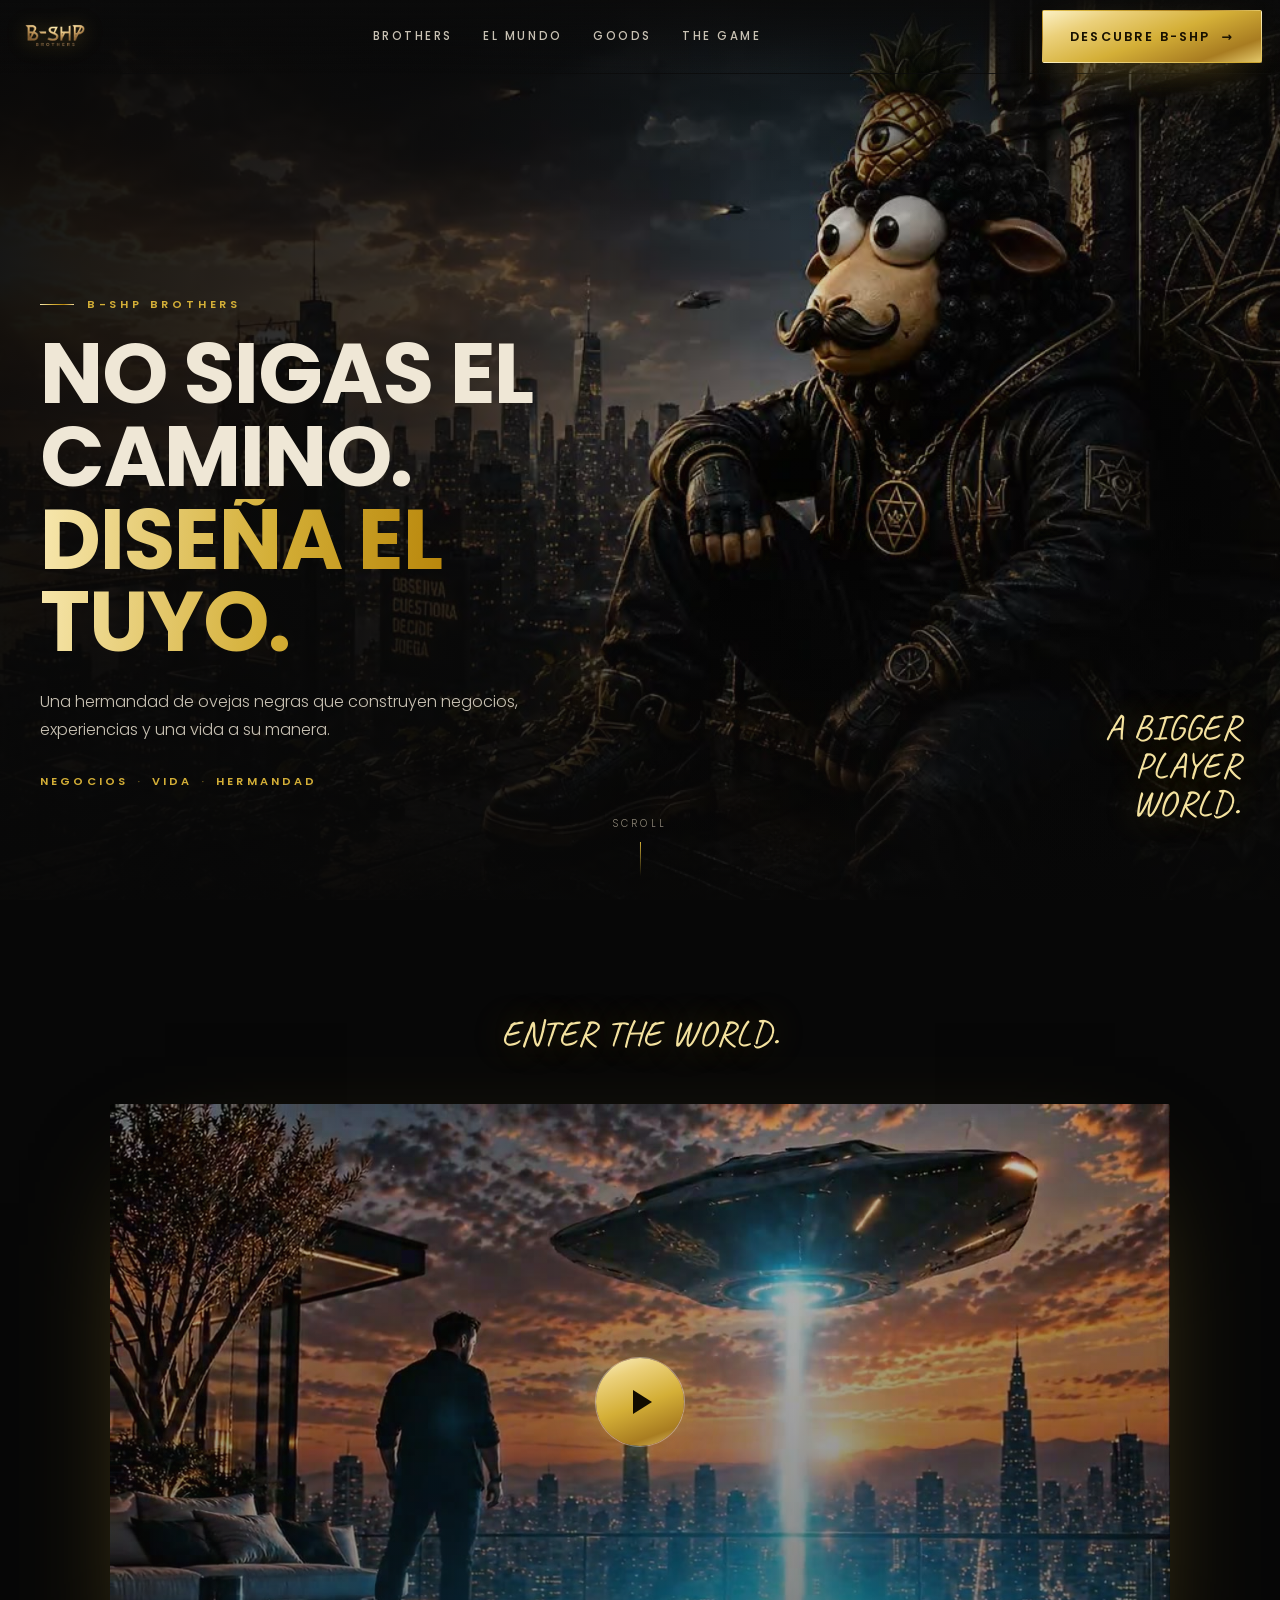
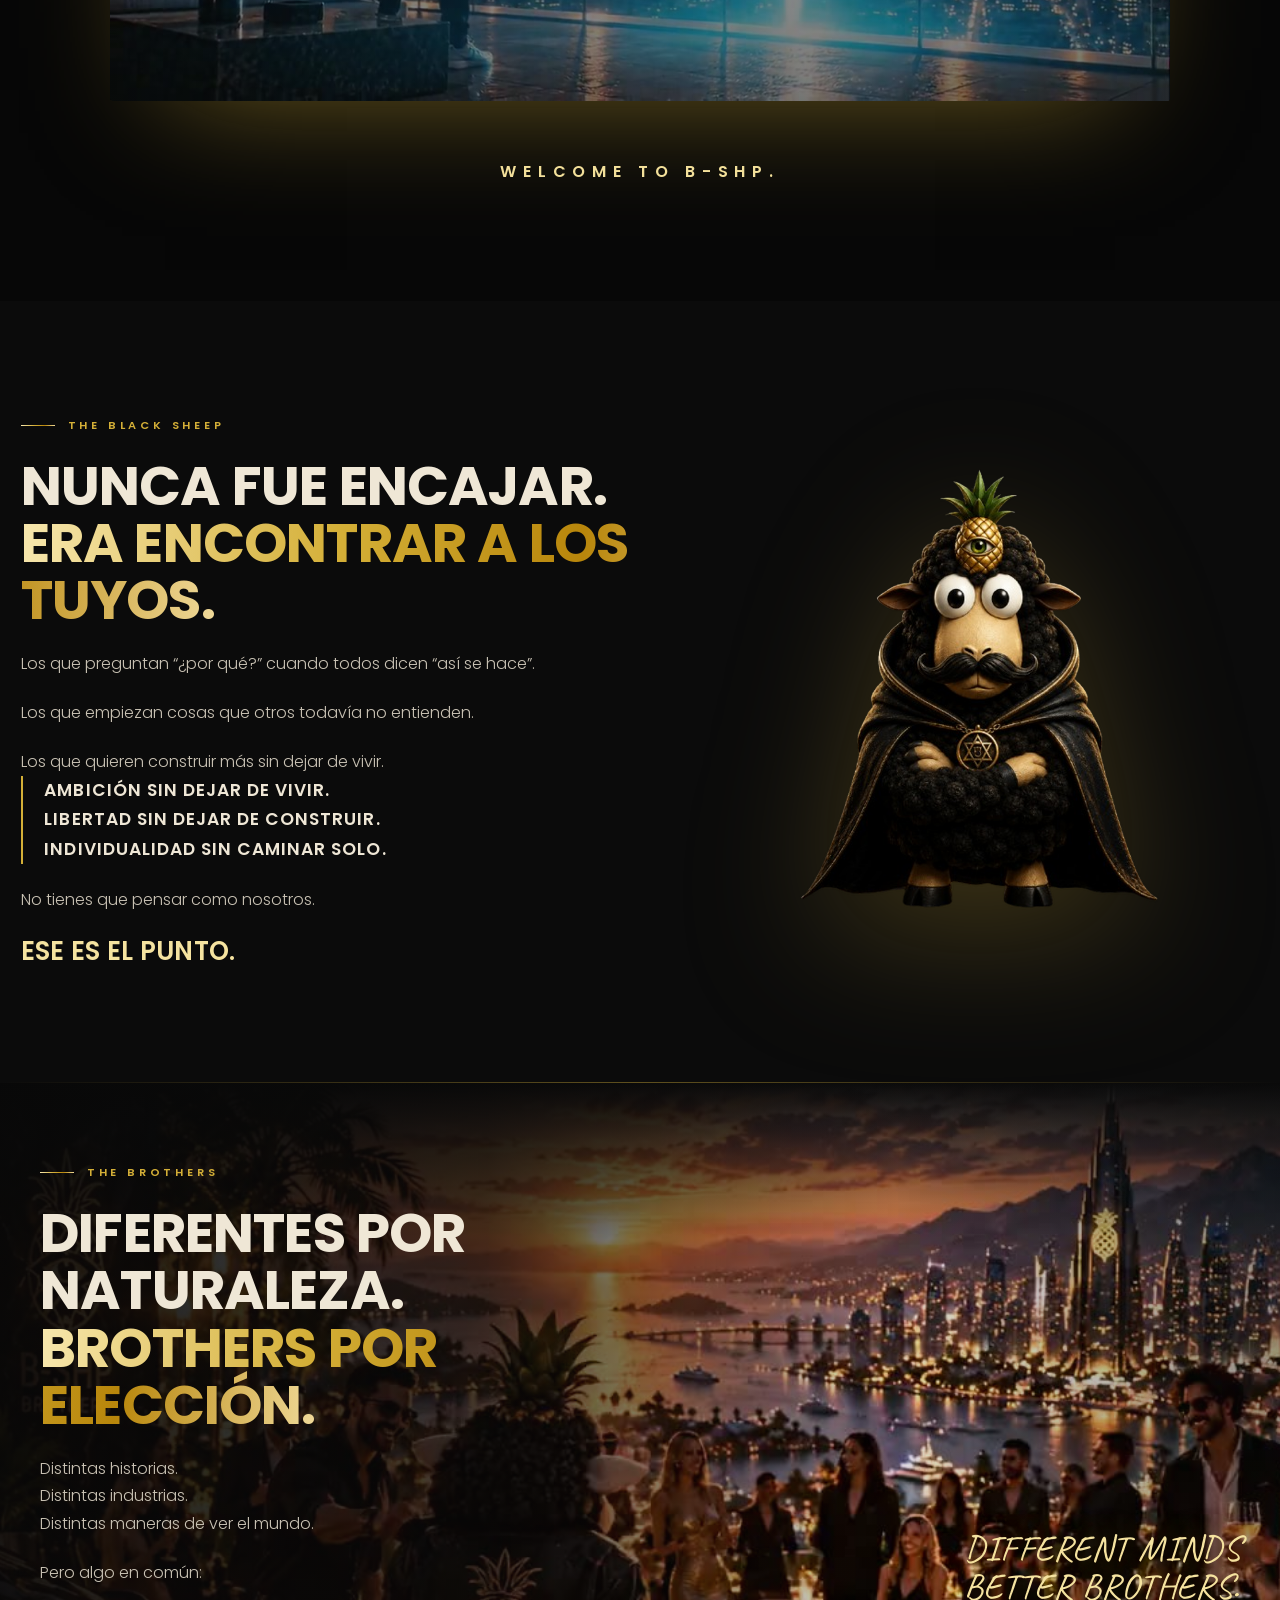
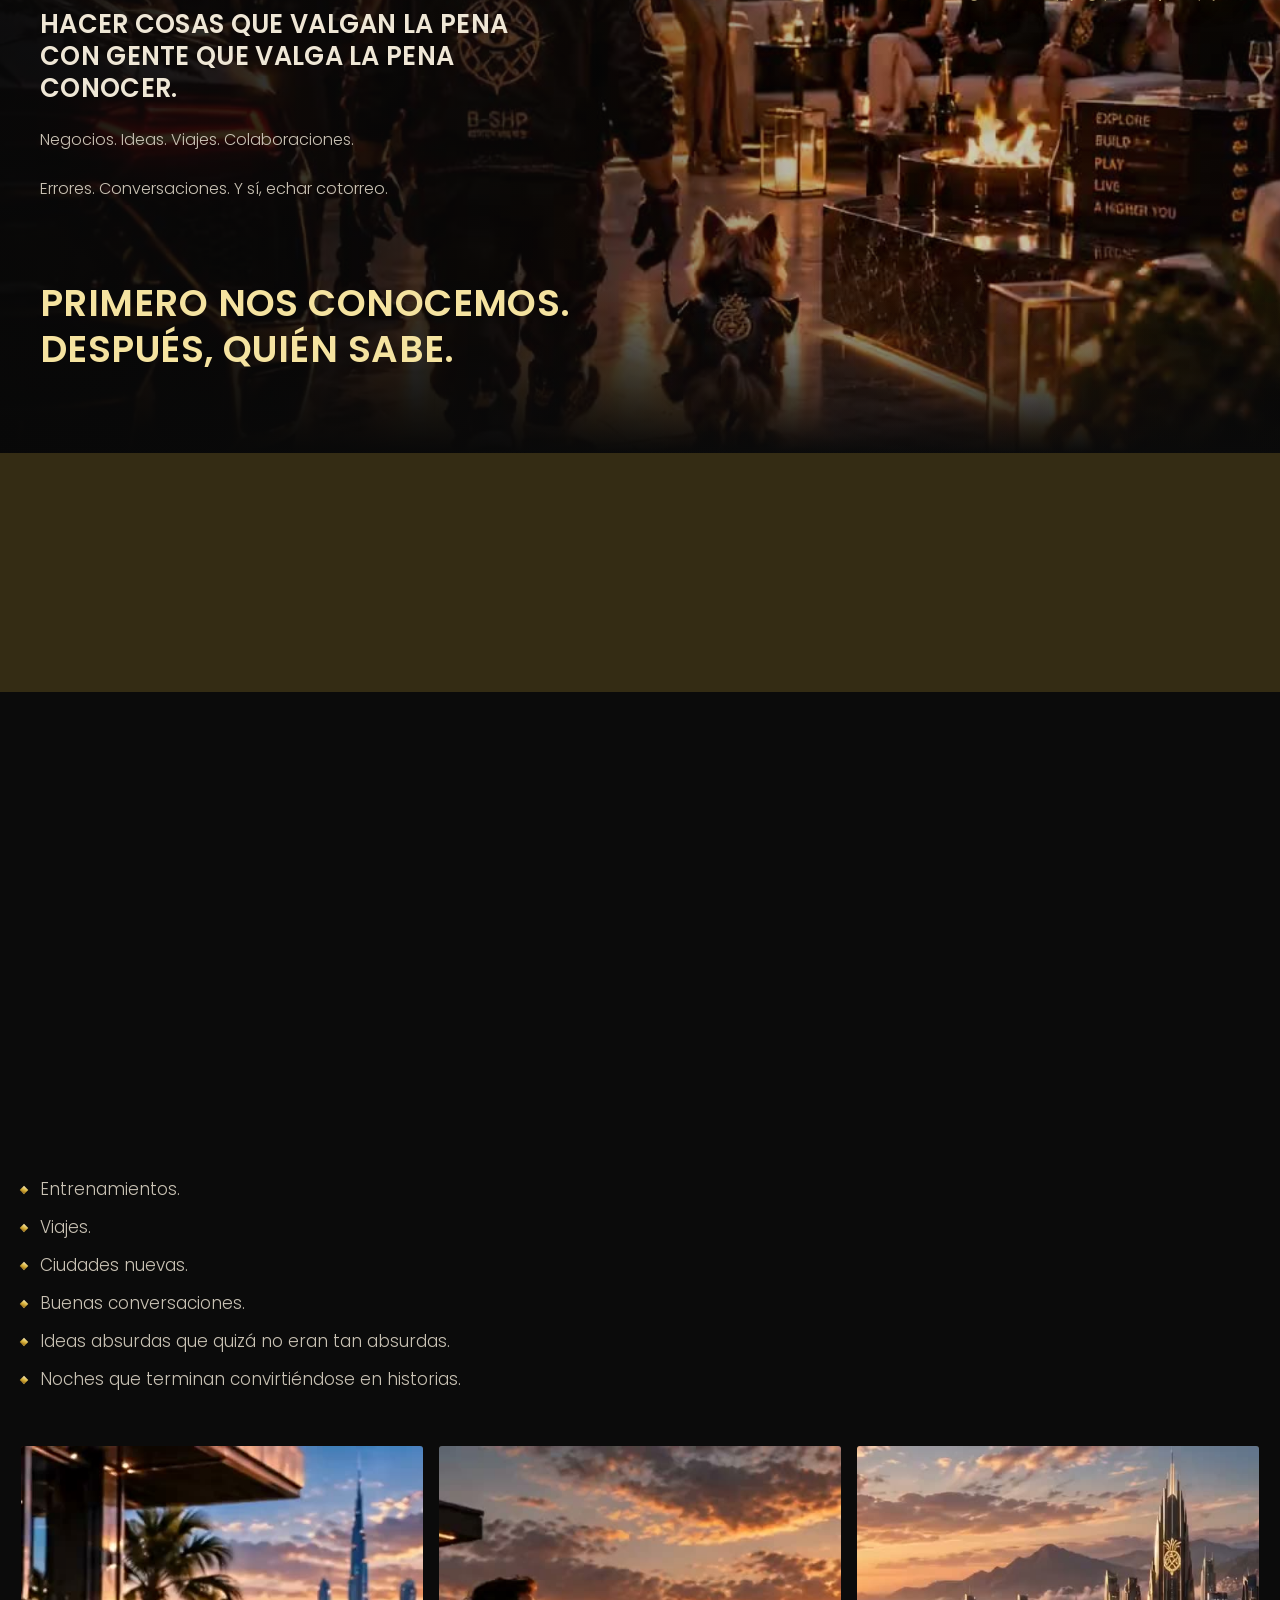
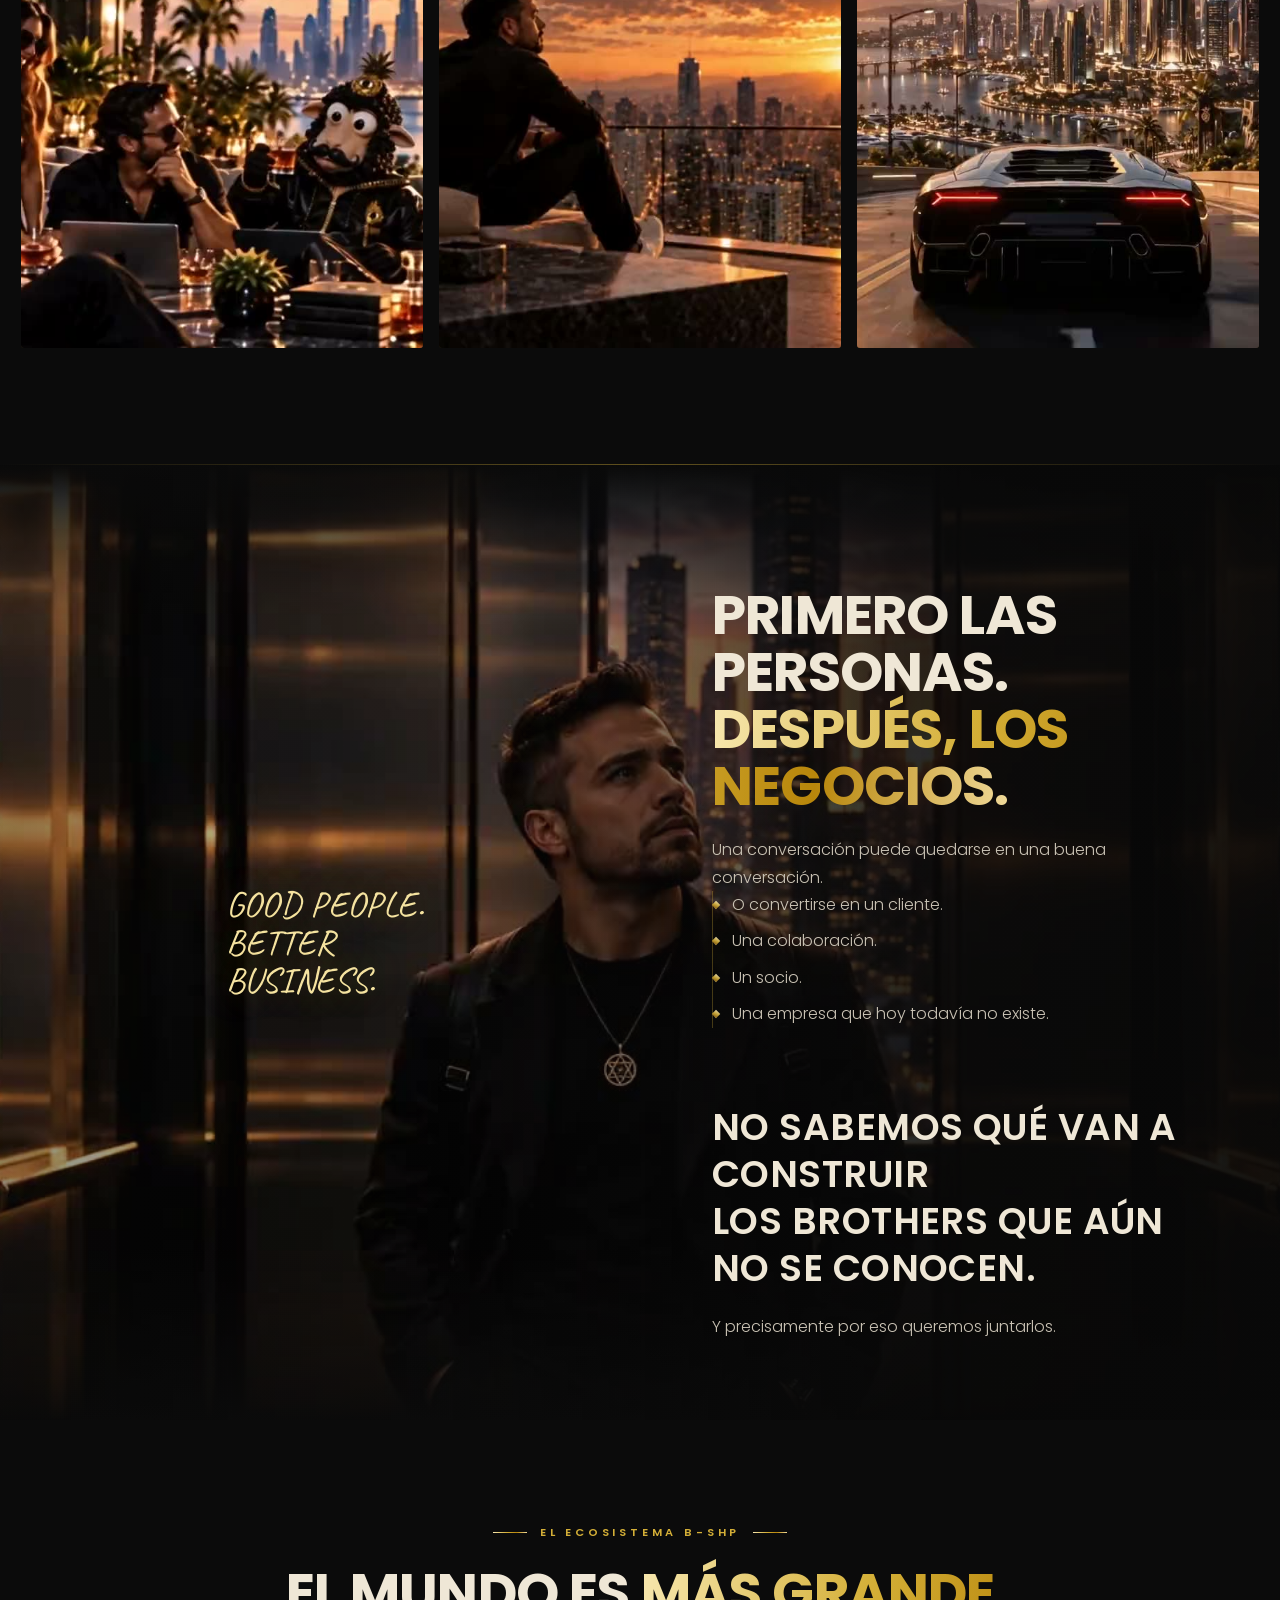
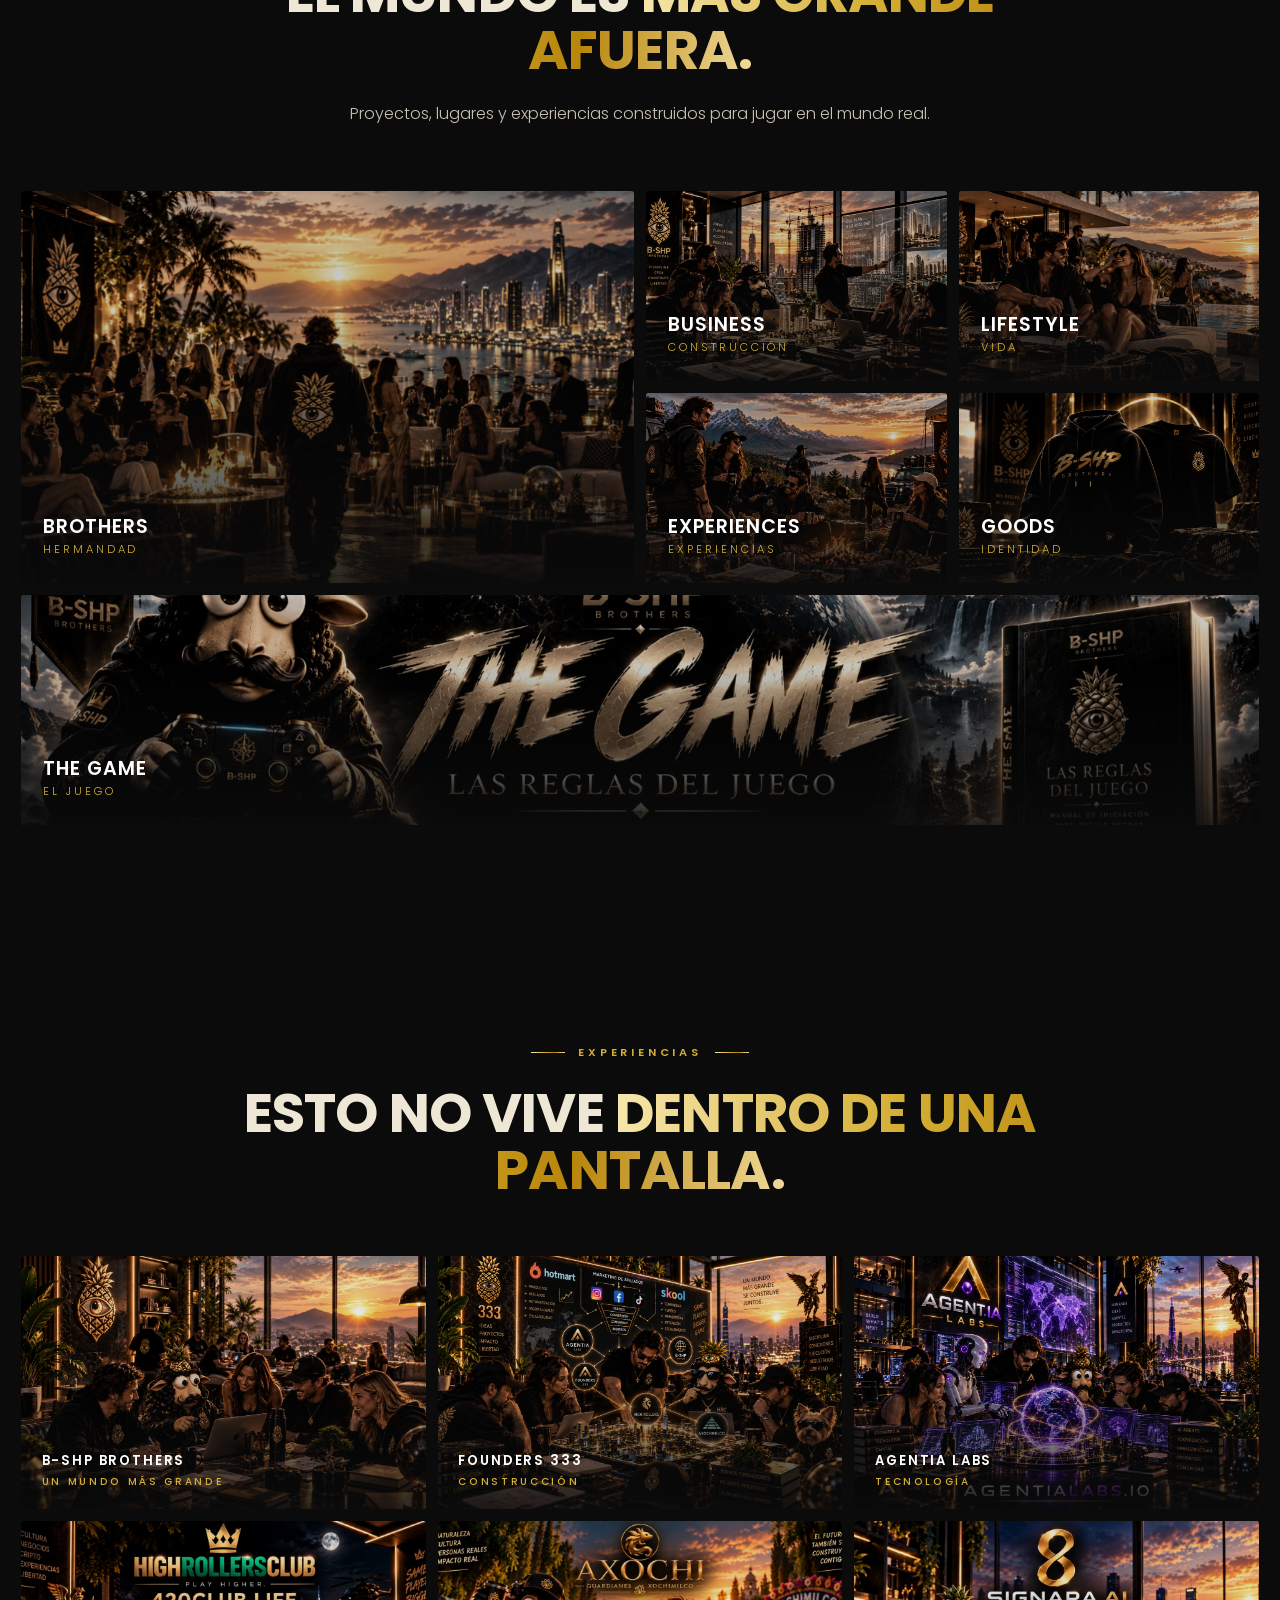
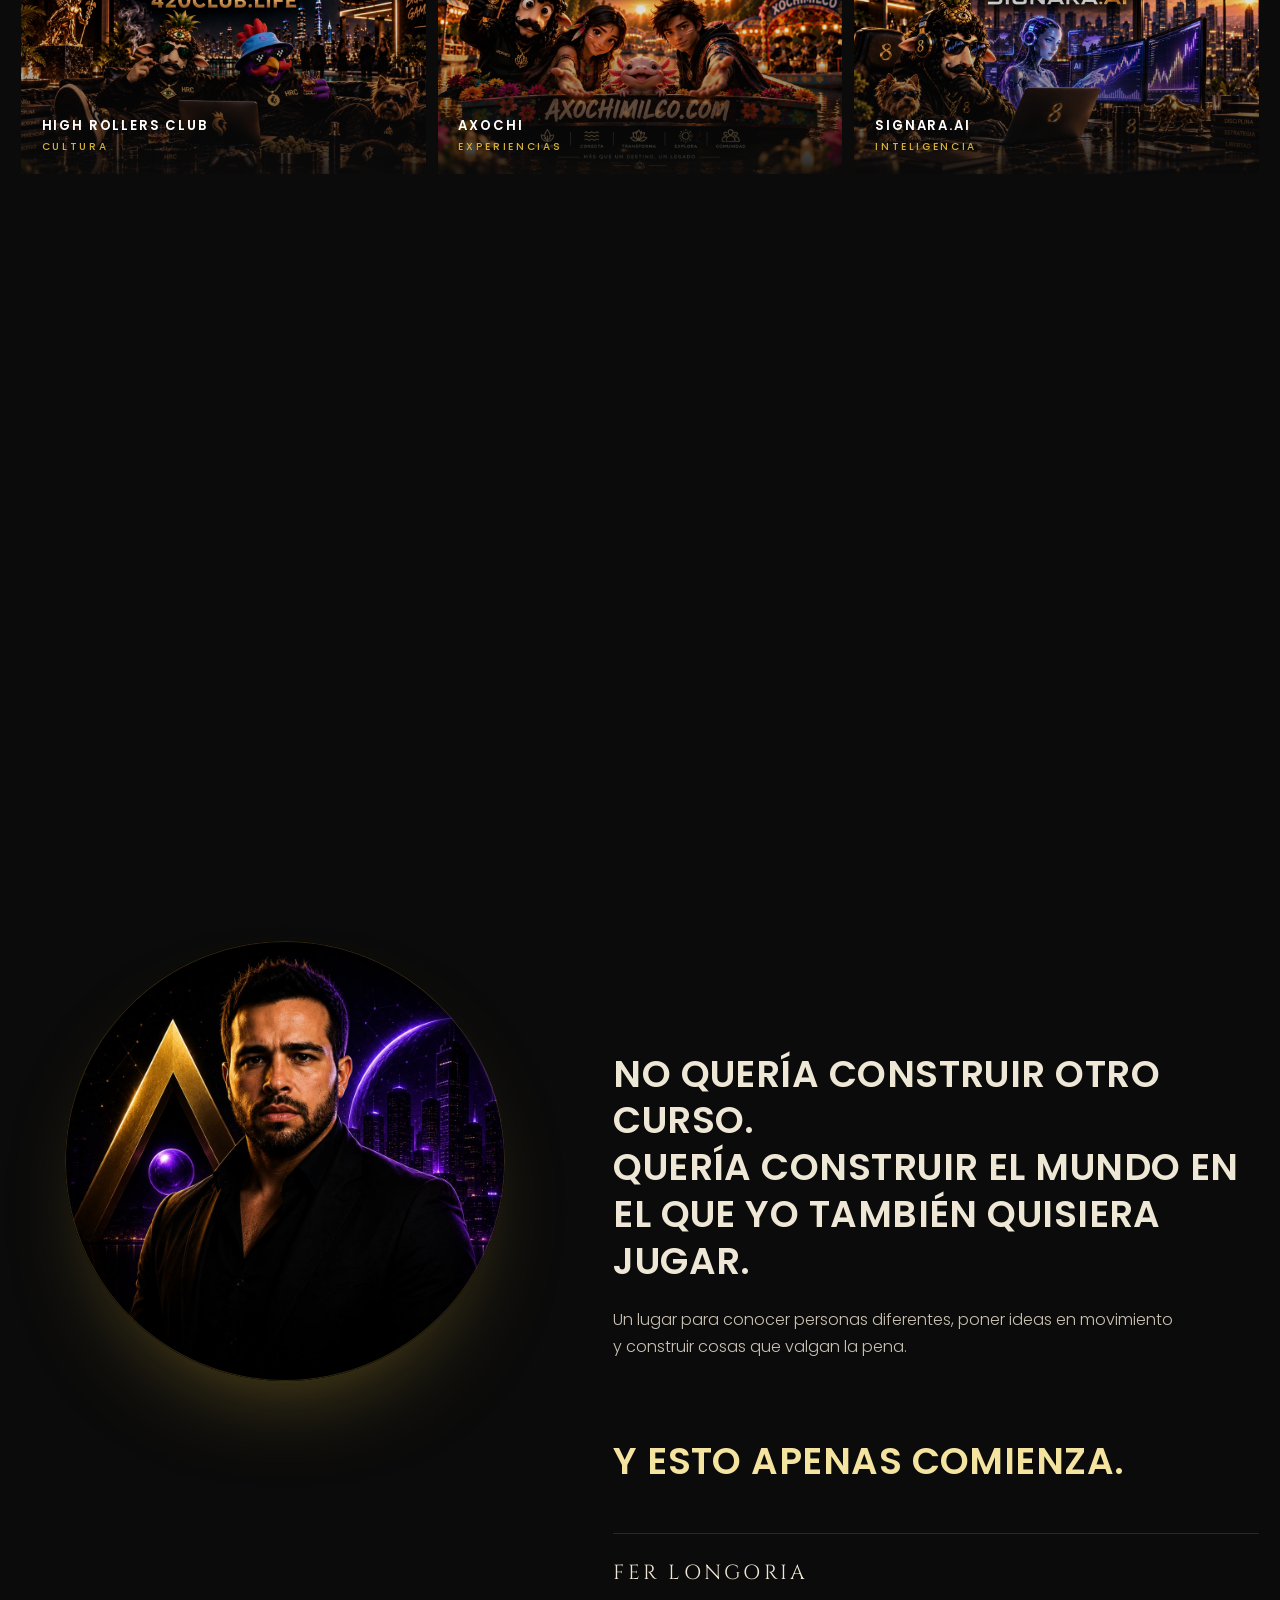
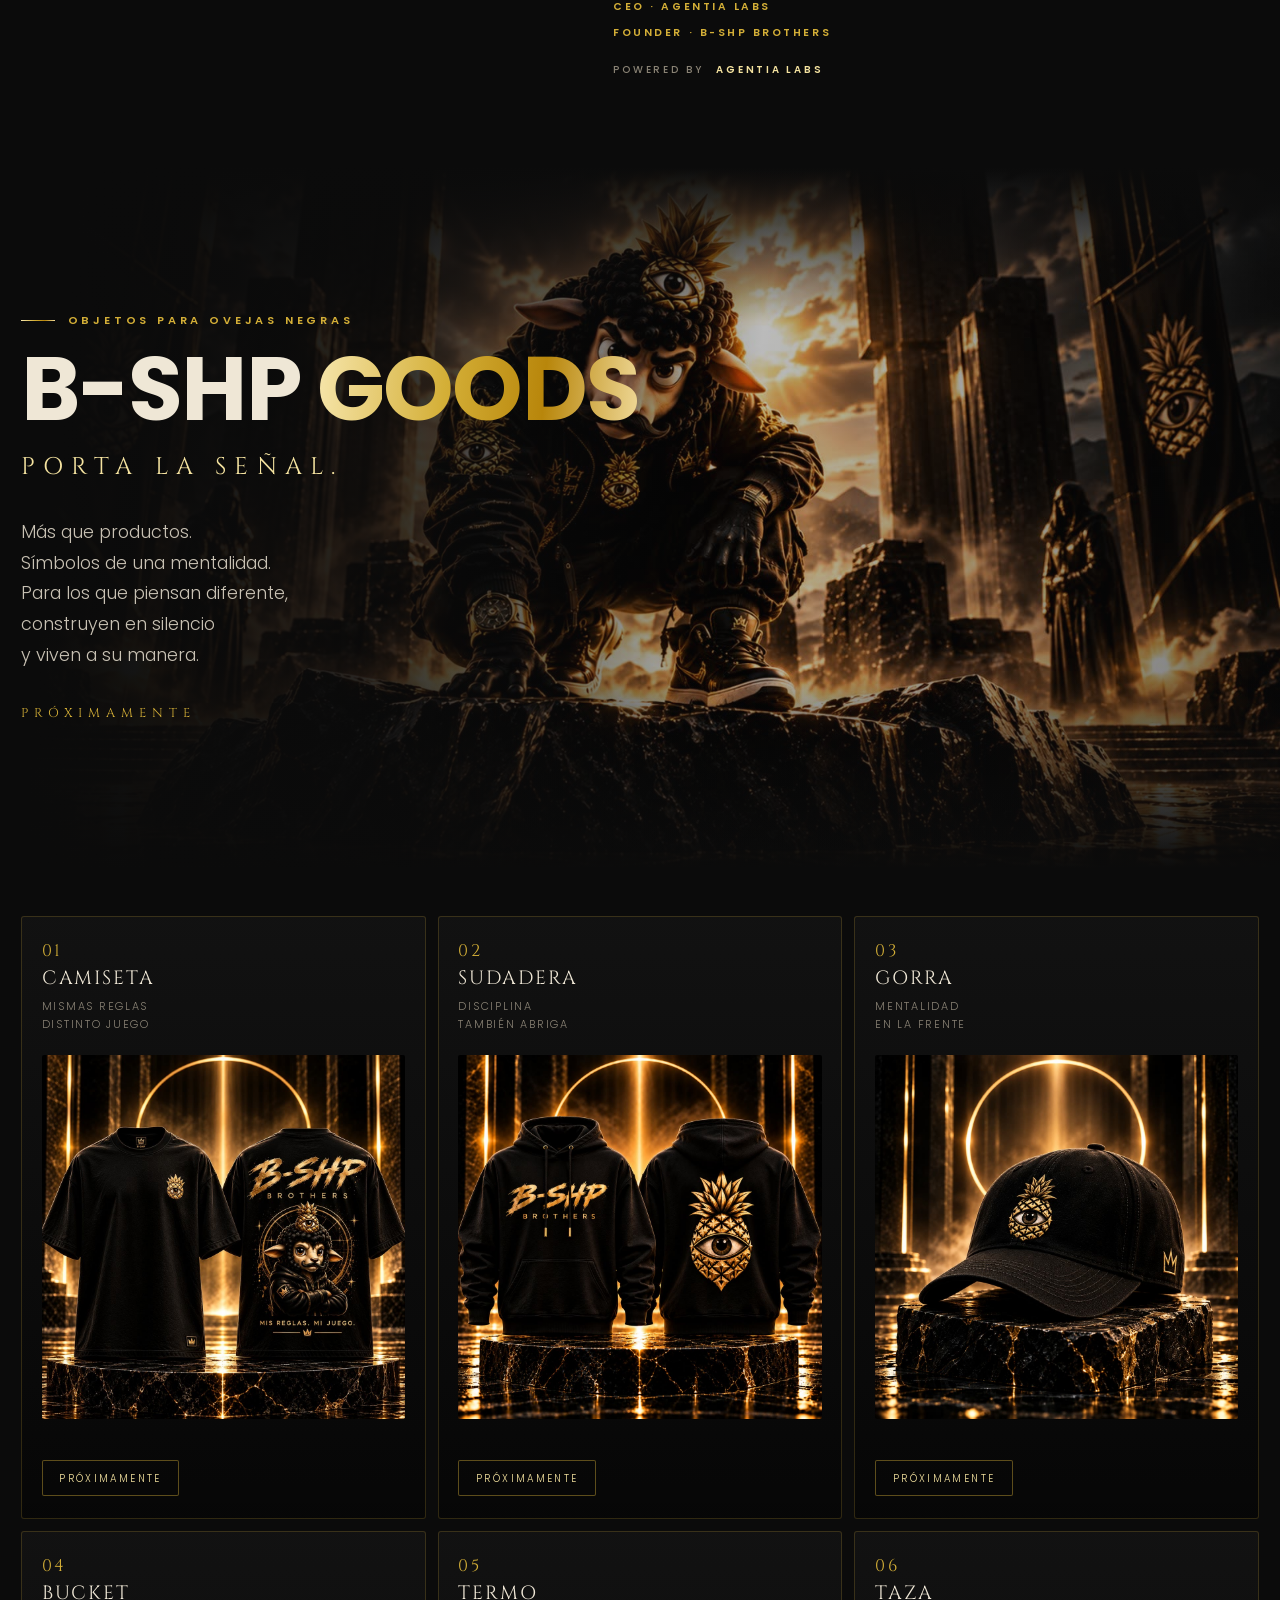
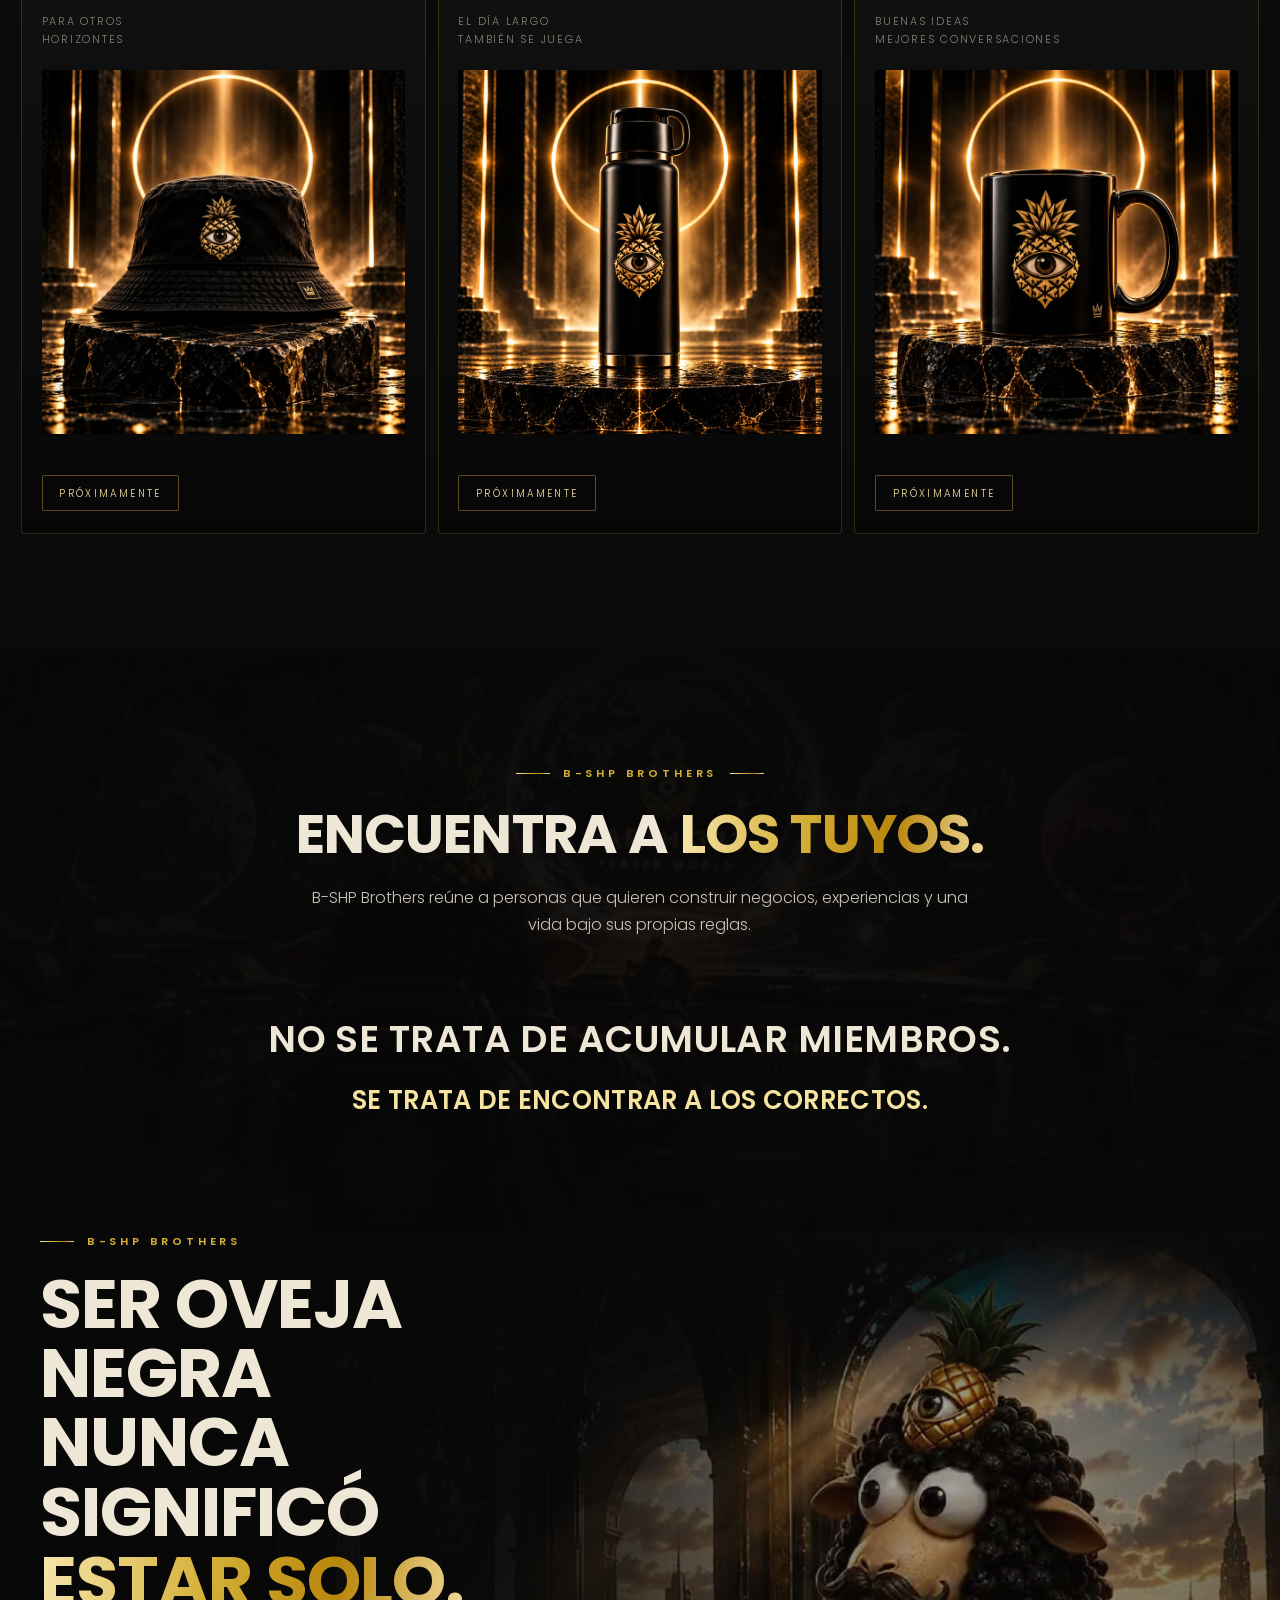
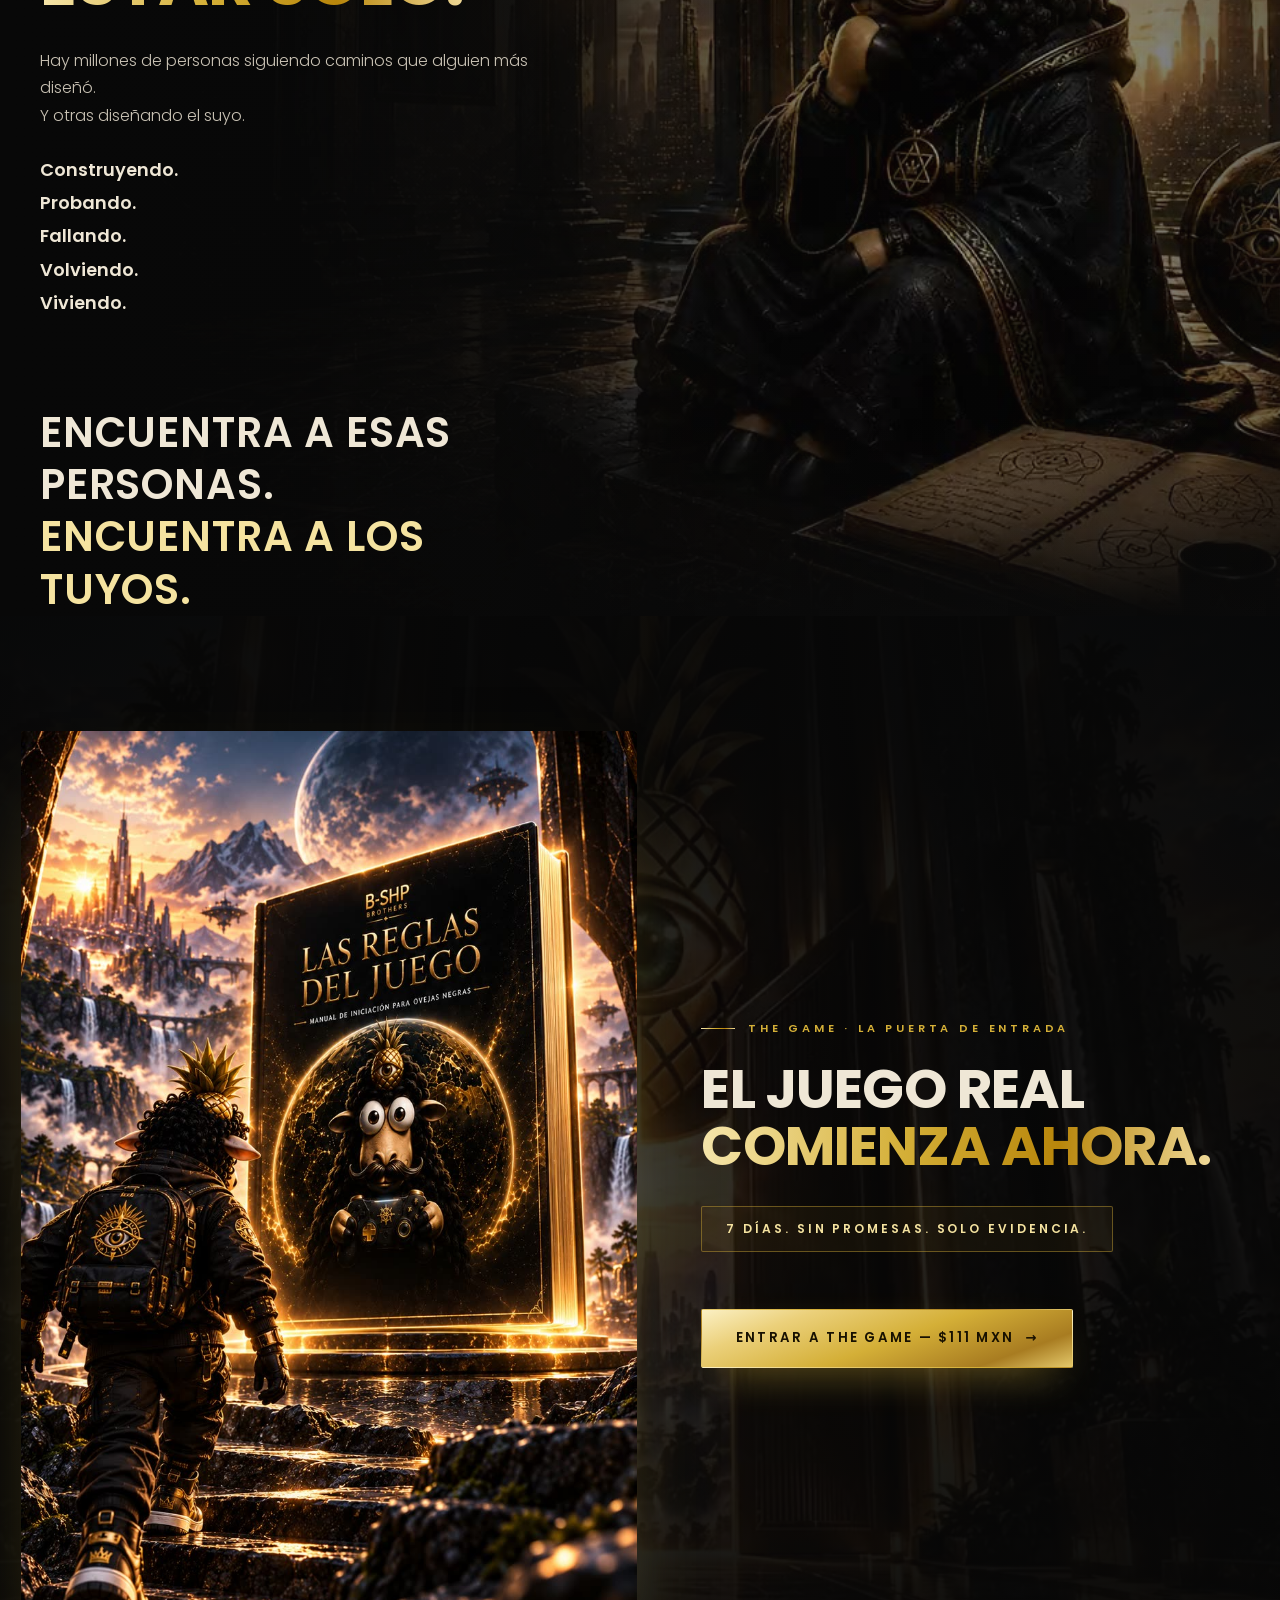
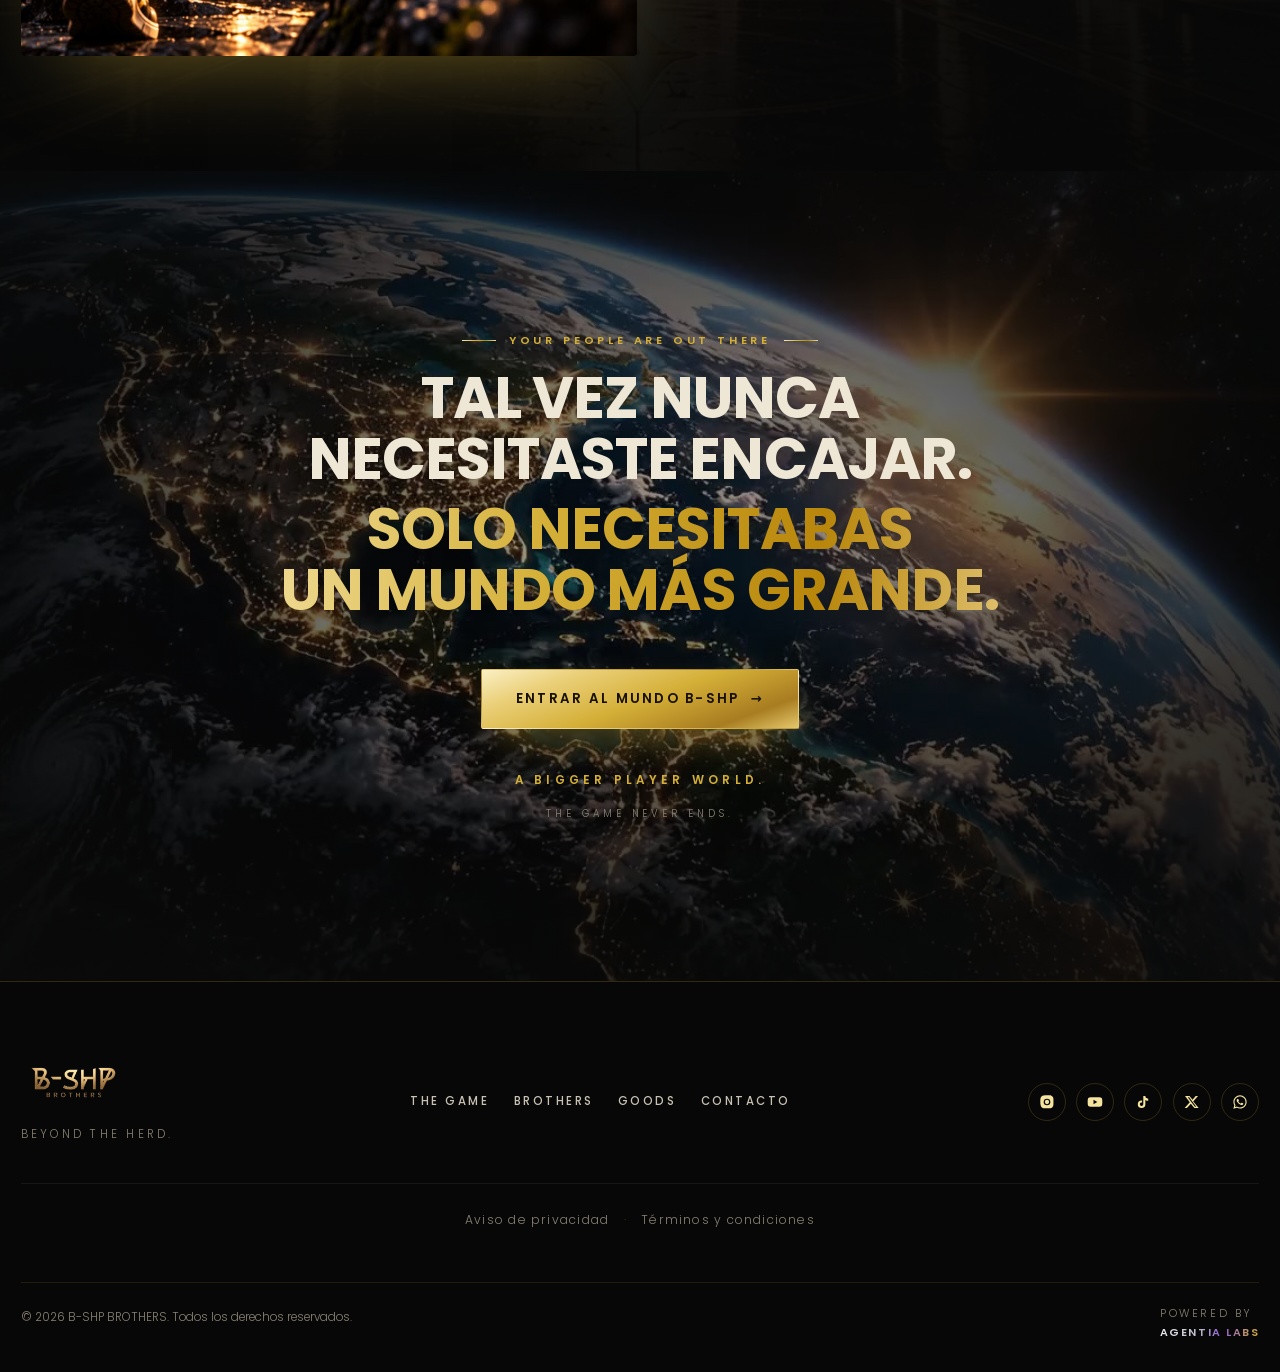
==== web/index.html @ e095cebf "Goods con cobro en dólares, y el repaso del 08-sep GOODS La sección deja de ser escaparate: cada pie" ====
<!DOCTYPE html>
<html lang="es-MX">
<head>
<meta charset="utf-8">
<meta name="viewport" content="width=device-width,initial-scale=1">
<title>B-SHP BROTHERS — No sigas el camino. Diseña el tuyo.</title>
<meta name="description" content="Una hermandad de ovejas negras que construyen negocios, experiencias y una vida a su manera. Negocios · Vida · Hermandad.">
<meta name="theme-color" content="#0B0B0B">
<link rel="icon" href="assets/img/logo-emblem-v2.png">

<meta property="og:type" content="website">
<meta property="og:title" content="B-SHP BROTHERS — No sigas el camino. Diseña el tuyo.">
<meta property="og:description" content="Una hermandad de ovejas negras que construyen negocios, experiencias y una vida a su manera.">
<meta property="og:image" content="assets/img/home/hero-poster.jpg">
<meta property="og:locale" content="es_MX">

<link rel="preconnect" href="https://fonts.googleapis.com">
<link rel="preconnect" href="https://fonts.gstatic.com" crossorigin>
<link href="https://fonts.googleapis.com/css2?family=Caveat:wght@600;700&family=Cinzel:wght@400;600&family=Poppins:wght@300;400;500;600;700&display=swap" rel="stylesheet">
<link rel="stylesheet" href="assets/css/home-v2.css">
</head>
<body>

<!-- ============================== NAV ============================== -->
<header class="nav" id="nav">
  <div class="nav__in">
    <a class="nav__logo" href="#top" aria-label="B-SHP BROTHERS">
      <img src="assets/img/logo-wordmark-v2.png" alt="B-SHP BROTHERS">
    </a>
    <nav class="nav__links" id="navLinks">
      <a href="#brothers">Brothers</a>
      <a href="#mundo">El mundo</a>
      <a href="#goods">Goods</a>
      <a href="#thegame">The Game</a>
    </nav>
    <div class="nav__cta">
      <a class="btn btn--gold" href="#mundo" data-track="descubre_click" data-track-from="nav">Descubre B-SHP <i>&rarr;</i></a>
    </div>
    <button class="nav__burger" id="burger" aria-label="Menú" aria-expanded="false">
      <span></span><span></span><span></span>
    </button>
  </div>
</header>

<!-- ============================== 01 HERO · KEEP ============================== -->
<section class="hero" id="top" data-view="home_view">
  <div class="hero__media">
    <video autoplay muted loop playsinline preload="metadata" poster="assets/img/home/hero-poster.jpg">
      <source src="assets/video/home/hero.mp4" type="video/mp4">
    </video>
  </div>

  <div class="hero__grid">
    <div class="hero__copy">
      <p class="eyebrow" data-rv>B-SHP Brothers</p>

      <h1 class="hero__h1" data-rv data-rv-d="1">
        No sigas el camino.
        <b>Diseña el tuyo.</b>
      </h1>

      <p class="lead" data-rv data-rv-d="2">
        Una hermandad de ovejas negras que construyen negocios,
        experiencias y una vida a su manera.
      </p>

      <p class="hero__micro" data-rv data-rv-d="3">
        Negocios <span>·</span> Vida <span>·</span> Hermandad
      </p>
    </div>

    <p class="script hero__side" data-rv data-rv-d="4">A bigger player world.</p>
  </div>

  <div class="hero__scroll">Scroll</div>
</section>

<!-- ============================== 02 BRAND FILM ============================== -->
<section class="sec filmsec" id="brandfilm">
  <div class="wrap">
    <p class="script film__claim center" data-rv>Enter the world.</p>

    <div class="player" id="playerFilm" data-rv data-rv-d="1">
      <div class="player__frame">
        <video preload="none" playsinline controls poster="assets/img/home/trailerbrand-poster.jpg" data-src="assets/video/home/trailerbrand.mp4"></video>
        <img class="player__poster" src="assets/img/home/trailerbrand-poster.jpg" alt="" loading="lazy">
        <button class="player__btn" aria-label="Reproducir Brand Film"><span class="player__play"></span></button>
      </div>
    </div>

    <p class="film__welcome center" data-rv data-rv-d="2">Welcome to B-SHP.</p>
  </div>
</section>

<!-- ============================== 03 THE BLACK SHEEP · KEEP ============================== -->
<section class="sec" id="blacksheep">
  <div class="wrap">
    <div class="split">
      <div class="stack split__copy">
        <p class="eyebrow" data-rv>The Black Sheep</p>
        <h2 class="h-lg" data-rv data-rv-d="1">Nunca fue encajar.<br><span class="oro">Era encontrar a los tuyos.</span></h2>

        <p class="lead" data-rv data-rv-d="2">Los que preguntan “¿por qué?” cuando todos dicen “así se hace”.</p>
        <p class="lead" data-rv data-rv-d="2">Los que empiezan cosas que otros todavía no entienden.</p>
        <p class="lead" data-rv data-rv-d="3">Los que quieren construir más sin dejar de vivir.</p>

        <div class="highlight" data-rv data-rv-d="3">
          <p>Ambición sin dejar de vivir.</p>
          <p>Libertad sin dejar de construir.</p>
          <p>Individualidad sin caminar solo.</p>
        </div>

        <p class="lead" data-rv data-rv-d="4">No tienes que pensar como nosotros.</p>
        <p class="punch punch--oro" data-rv data-rv-d="4">Ese es el punto.</p>
      </div>

      <div class="split__media center" data-rv data-rv-d="2">
        <img class="libre float" src="assets/img/sheep-canon.png" alt="Hermes · la oveja negra que ve más allá del rebaño" style="max-width:460px;margin-inline:auto" loading="lazy">
      </div>
    </div>
  </div>
</section>

<hr class="hair">

<!-- ============================== 04 THE BROTHERS · KEEP + personas reales ============================== -->
<section class="banda" id="brothers" data-view="brothers_view">
  <div class="banda__media">
    <video autoplay muted loop playsinline preload="none" poster="assets/img/home/brothers-poster.jpg" data-lazy="assets/video/home/brothers.mp4"></video>
  </div>
  <div class="banda__grid">
    <div class="banda__copy stack">
      <p class="eyebrow" data-rv>The Brothers</p>
      <h2 class="h-lg" data-rv data-rv-d="1">Diferentes por naturaleza.<br><span class="oro">Brothers por elección.</span></h2>

      <p class="lead" data-rv data-rv-d="2">Distintas historias.<br>Distintas industrias.<br>Distintas maneras de ver el mundo.</p>
      <p class="lead" data-rv data-rv-d="3">Pero algo en común:</p>
      <p class="punch" data-rv data-rv-d="3">Hacer cosas que valgan la pena<br>con gente que valga la pena conocer.</p>

      <p class="lead" data-rv data-rv-d="4">Negocios. Ideas. Viajes. Colaboraciones.</p>
      <p class="lead" data-rv data-rv-d="4">Errores. Conversaciones. Y sí, echar cotorreo.</p>

      <p class="punch punch--oro respira" data-rv data-rv-d="5">Primero nos conocemos.<br>Después, quién sabe.</p>
    </div>
    <p class="script" data-rv data-rv-d="3">Different minds<br>better brothers.</p>
  </div>
</section>

<div class="tira" aria-hidden="true">
  <figure data-rv><img src="assets/img/home/exp-viajes.jpg" alt="" loading="lazy"></figure>
  <figure data-rv data-rv-d="1"><img src="assets/img/home/exp-ciudades.jpg" alt="" loading="lazy"></figure>
  <figure data-rv data-rv-d="2"><img src="assets/img/home/exp-entrenamiento.jpg" alt="" loading="lazy"></figure>
  <figure data-rv data-rv-d="3"><img src="assets/img/home/exp-encuentros.jpg" alt="" loading="lazy"></figure>
</div>

<!-- ============================== 05 LA VIDA TAMBIÉN ES PARTE DEL JUEGO ============================== -->
<section class="sec" id="lifestyle" data-view="lifestyle_view">
  <div class="wrap">
    <div class="split">
      <div class="stack split__copy">
        <p class="eyebrow" data-rv>La vida también es parte del juego</p>
        <h2 class="h-lg" data-rv data-rv-d="1">Construye algo grande.<br><span class="oro">No te pierdas la vida haciéndolo.</span></h2>

        <p class="lead" data-rv data-rv-d="2">Queremos negocios que crezcan.</p>
        <p class="lead" data-rv data-rv-d="2">Y también sobremesas que se alargan.</p>

        <ul class="lista" data-rv data-rv-d="3">
          <li>Entrenamientos.</li>
          <li>Viajes.</li>
          <li>Ciudades nuevas.</li>
          <li>Buenas conversaciones.</li>
          <li>Ideas absurdas que quizá no eran tan absurdas.</li>
          <li>Noches que terminan convirtiéndose en historias.</li>
        </ul>
      </div>

      <p class="script" data-rv data-rv-d="2" style="align-self:center;justify-self:center">Build something.<br>Live something.</p>
    </div>

    <div class="mosaico">
      <figure data-rv data-rv-d="1">
        <video autoplay muted loop playsinline preload="none" poster="assets/img/home/life-1-poster.jpg" data-lazy="assets/video/home/life-1.mp4"></video>
      </figure>
      <figure data-rv data-rv-d="2">
        <video autoplay muted loop playsinline preload="none" poster="assets/img/home/life-2-poster.jpg" data-lazy="assets/video/home/life-2.mp4"></video>
      </figure>
      <figure data-rv data-rv-d="3">
        <video autoplay muted loop playsinline preload="none" poster="assets/img/home/life-3-poster.jpg" data-lazy="assets/video/home/life-3.mp4"></video>
      </figure>
    </div>
  </div>
</section>

<hr class="hair">

<!-- ============================== 06 PRIMERO LAS PERSONAS ============================== -->
<section class="banda banda--der" id="business" data-view="business_view">
  <div class="banda__media">
    <video autoplay muted loop playsinline preload="none" poster="assets/img/home/business-poster.jpg" data-lazy="assets/video/home/business.mp4"></video>
  </div>
  <div class="banda__grid banda__grid--solo">
    <p class="script banda__script" data-rv data-rv-d="3">Good people.<br>Better business.</p>
    <div class="banda__copy stack">
      <p class="eyebrow" data-rv>Los negocios pasan entre personas</p>
      <h2 class="h-lg" data-rv data-rv-d="1">Primero las personas.<br><span class="oro">Después, los negocios.</span></h2>

      <p class="lead" data-rv data-rv-d="2">Una conversación puede quedarse en una buena conversación.</p>

      <ul class="lista escala" data-rv data-rv-d="3">
        <li>O convertirse en un cliente.</li>
        <li>Una colaboración.</li>
        <li>Un socio.</li>
        <li>Una empresa que hoy todavía no existe.</li>
      </ul>

      <p class="punch respira" data-rv data-rv-d="4">No sabemos qué van a construir<br>los Brothers que aún no se conocen.</p>
      <p class="lead" data-rv data-rv-d="4">Y precisamente por eso queremos juntarlos.</p>
    </div>
  </div>
</section>

<!-- ============================== 07 UN MUNDO MÁS GRANDE ============================== -->
<section class="sec mundo" id="mundo" data-view="mundo_view">
  <div class="wrap--wide">
    <div class="center stack" style="max-width:820px;margin-inline:auto">
      <p class="eyebrow eyebrow--c" data-rv>El ecosistema B-SHP</p>
      <h2 class="h-lg" data-rv data-rv-d="1">El mundo es <span class="oro">más grande afuera.</span></h2>
      <p class="lead center lead--wide" data-rv data-rv-d="2">Proyectos, lugares y experiencias construidos para jugar en el mundo real.</p>
    </div>

    <div class="territorios-mapa">
      <a class="terr terr--xl" href="#brothers" data-rv>
        <img src="assets/img/home/terr-brothers.jpg" alt="" loading="lazy">
        <span class="terr__txt"><b>Brothers</b><i>Hermandad</i></span>
      </a>
      <a class="terr" href="#business" data-rv data-rv-d="1">
        <img src="assets/img/home/terr-business.jpg" alt="" loading="lazy">
        <span class="terr__txt"><b>Business</b><i>Construcción</i></span>
      </a>
      <a class="terr" href="#lifestyle" data-rv data-rv-d="2">
        <img src="assets/img/home/terr-lifestyle.jpg" alt="" loading="lazy">
        <span class="terr__txt"><b>Lifestyle</b><i>Vida</i></span>
      </a>
      <a class="terr" href="#experiencias" data-rv data-rv-d="3">
        <img src="assets/img/home/terr-experiences.jpg" alt="" loading="lazy">
        <span class="terr__txt"><b>Experiences</b><i>Experiencias</i></span>
      </a>
      <a class="terr" href="#goods" data-rv data-rv-d="5">
        <img src="assets/img/home/terr-goods.jpg" alt="" loading="lazy">
        <span class="terr__txt"><b>Goods</b><i>Identidad</i></span>
      </a>
      <a class="terr terr--wide" href="#thegame" data-rv data-rv-d="5">
        <img src="assets/img/home/terr-thegame.jpg" alt="" loading="lazy">
        <span class="terr__txt"><b>The Game</b><i>El juego</i></span>
      </a>
    </div>
  </div>
</section>

<!-- ============================== 08 EXPERIENCIAS · el universo fuera de la pantalla ============================== -->
<section class="sec experiencias" id="experiencias" data-view="experiencias_view">
  <div class="wrap--wide">
    <div class="center stack" style="max-width:800px;margin-inline:auto">
      <p class="eyebrow eyebrow--c" data-rv>Experiencias</p>
      <h2 class="h-lg" data-rv data-rv-d="1">Esto no vive <span class="oro">dentro de una pantalla.</span></h2>
    </div>

    <div class="exp__grid exp__grid--marcas">
      <figure class="exp" data-rv><img src="assets/img/marcas/01-bshp-brothers.jpg" alt="B-SHP Brothers" loading="lazy"><figcaption><b>B-SHP Brothers</b><i>Un mundo más grande</i></figcaption></figure>
      <figure class="exp" data-rv data-rv-d="2"><img src="assets/img/marcas/02-founders-333.jpg" alt="Founders 333" loading="lazy"><figcaption><b>Founders 333</b><i>Construcción</i></figcaption></figure>
      <figure class="exp" data-rv data-rv-d="3"><img src="assets/img/marcas/03-agentia-labs.jpg" alt="Agentia Labs" loading="lazy"><figcaption><b>Agentia Labs</b><i>Tecnología</i></figcaption></figure>
      <figure class="exp" data-rv><img src="assets/img/marcas/04-high-rollers.jpg" alt="High Rollers Club" loading="lazy"><figcaption><b>High Rollers Club</b><i>Cultura</i></figcaption></figure>
      <figure class="exp" data-rv data-rv-d="2"><img src="assets/img/marcas/05-axochi.jpg" alt="Axochi" loading="lazy"><figcaption><b>Axochi</b><i>Experiencias</i></figcaption></figure>
      <figure class="exp" data-rv data-rv-d="3"><img src="assets/img/marcas/06-signara.jpg" alt="Signara.AI" loading="lazy"><figcaption><b>Signara.AI</b><i>Inteligencia</i></figcaption></figure>
      <figure class="exp" data-rv><img src="assets/img/marcas/07-crypto-munch.jpg" alt="Crypto Munch" loading="lazy"><figcaption><b>Crypto Munch</b><i>Food &amp; Culture</i></figcaption></figure>
      <figure class="exp" data-rv data-rv-d="2"><img src="assets/img/marcas/08-transilvania.jpg" alt="Transilvania" loading="lazy"><figcaption><b>Transilvania</b><i>Festival</i></figcaption></figure>
      <figure class="exp" data-rv data-rv-d="3"><img src="assets/img/marcas/09-nox-circle.jpg" alt="The Nox Circle" loading="lazy"><figcaption><b>The Nox Circle</b><i>Nightlife</i></figcaption></figure>
    </div>
  </div>
</section>

<!-- ============================== 08b BEHIND THE WORLD · Fer Longoria ============================== -->
<section class="sec fer" id="behind" data-view="behind_view">
  <div class="wrap">
    <div class="split split--fer">
      <figure class="fer__media" data-rv>
        <img src="assets/img/home/fer-longoria.jpg" alt="Fer Longoria — CEO de Agentia Labs y founder de B-SHP Brothers" loading="lazy">
      </figure>

      <div class="stack">
        <p class="eyebrow" data-rv>Behind the world</p>
        <h2 class="h-lg" data-rv data-rv-d="1">Hola.<br>Soy <span class="oro">Fer Longoria.</span></h2>

        <p class="lead" data-rv data-rv-d="2">Emprendedor y constructor por naturaleza.</p>
        <p class="lead" data-rv data-rv-d="2">Llevo más de 20 años creando negocios, proyectos y experiencias entre tecnología, comunidad, entretenimiento y el mundo real.</p>
        <p class="lead" data-rv data-rv-d="3">B-SHP nació de una idea simple:</p>

        <p class="punch respira" data-rv data-rv-d="3">No quería construir otro curso.<br>Quería construir el mundo en el que yo también quisiera jugar.</p>

        <p class="lead" data-rv data-rv-d="4">Un lugar para conocer personas diferentes, poner ideas en movimiento y construir cosas que valgan la pena.</p>

        <p class="punch punch--oro respira" data-rv data-rv-d="4">Y esto apenas comienza.</p>

        <div class="fer__firma" data-rv data-rv-d="5">
          <p class="fer__nombre">Fer Longoria</p>
          <p class="fer__rol">CEO · Agentia Labs</p>
          <p class="fer__rol">Founder · B-SHP Brothers</p>
          <p class="fer__by">Powered by <b>Agentia Labs</b></p>
        </div>
      </div>
    </div>
  </div>
</section>

<!-- ============================== 09 B-SHP GOODS ==============================
     Arquitectura lista para ecommerce: cada pieza es un <article data-pieza>
     con su data-img. Añadir precio/carrito no obliga a rehacer nada.
     ============================================================ -->
<section class="sec goods" id="goods" data-view="goods_view">
  <div class="goods__hero">
    <div class="goods__media"><img src="assets/img/goods/goods-hero.jpg" alt="" loading="lazy"></div>
    <div class="wrap--wide goods__intro">
      <p class="eyebrow" data-rv>Objetos para ovejas negras</p>
      <h2 class="goods__h" data-rv data-rv-d="1">B-SHP <span class="oro">Goods</span></h2>
      <p class="goods__claim" data-rv data-rv-d="1">Porta la señal.</p>
      <p class="goods__copy" data-rv data-rv-d="2">
        Más que productos.<br>
        Símbolos de una mentalidad.<br>
        Para los que piensan diferente,<br>
        construyen en silencio<br>
        y viven a su manera.
      </p>
      <p class="goods__pronto" data-rv data-rv-d="3">Próximamente</p>
    </div>
  </div>

  <div class="wrap--wide">
    <div class="goods__grid">
      <article class="pieza" data-rv data-rv-d="1" data-id="camiseta" data-pieza="Camiseta" data-img="assets/img/goods/camiseta.jpg">
        <button class="pieza__btn" type="button">
          <span class="pieza__n">01</span>
          <span class="pieza__nombre">Camiseta</span>
          <span class="pieza__sub">Mismas reglas<br>distinto juego</span>
          <span class="pieza__marco"><img class="pieza__foto" src="assets/img/goods/camiseta.jpg" alt="B-SHP Camiseta" loading="lazy"></span>
        </button>
        <div class="pieza__compra" data-compra></div>
      </article>
      <article class="pieza" data-rv data-rv-d="2" data-id="sudadera" data-pieza="Sudadera" data-img="assets/img/goods/sudadera.jpg">
        <button class="pieza__btn" type="button">
          <span class="pieza__n">02</span>
          <span class="pieza__nombre">Sudadera</span>
          <span class="pieza__sub">Disciplina<br>también abriga</span>
          <span class="pieza__marco"><img class="pieza__foto" src="assets/img/goods/sudadera.jpg" alt="B-SHP Sudadera" loading="lazy"></span>
        </button>
        <div class="pieza__compra" data-compra></div>
      </article>
      <article class="pieza" data-rv data-rv-d="3" data-id="gorra" data-pieza="Gorra" data-img="assets/img/goods/gorra.jpg">
        <button class="pieza__btn" type="button">
          <span class="pieza__n">03</span>
          <span class="pieza__nombre">Gorra</span>
          <span class="pieza__sub">Mentalidad<br>en la frente</span>
          <span class="pieza__marco"><img class="pieza__foto" src="assets/img/goods/gorra.jpg" alt="B-SHP Gorra" loading="lazy"></span>
        </button>
        <div class="pieza__compra" data-compra></div>
      </article>
      <article class="pieza" data-rv data-rv-d="4" data-id="bucket" data-pieza="Bucket" data-img="assets/img/goods/bucket.jpg">
        <button class="pieza__btn" type="button">
          <span class="pieza__n">04</span>
          <span class="pieza__nombre">Bucket</span>
          <span class="pieza__sub">Para otros<br>horizontes</span>
          <span class="pieza__marco"><img class="pieza__foto" src="assets/img/goods/bucket.jpg" alt="B-SHP Bucket" loading="lazy"></span>
        </button>
        <div class="pieza__compra" data-compra></div>
      </article>
      <article class="pieza" data-rv data-rv-d="5" data-id="termo" data-pieza="Termo" data-img="assets/img/goods/termo.jpg">
        <button class="pieza__btn" type="button">
          <span class="pieza__n">05</span>
          <span class="pieza__nombre">Termo</span>
          <span class="pieza__sub">El día largo<br>también se juega</span>
          <span class="pieza__marco"><img class="pieza__foto" src="assets/img/goods/termo.jpg" alt="B-SHP Termo" loading="lazy"></span>
        </button>
        <div class="pieza__compra" data-compra></div>
      </article>
      <article class="pieza" data-rv data-rv-d="5" data-id="taza" data-pieza="Taza" data-img="assets/img/goods/taza.jpg">
        <button class="pieza__btn" type="button">
          <span class="pieza__n">06</span>
          <span class="pieza__nombre">Taza</span>
          <span class="pieza__sub">Buenas ideas<br>mejores conversaciones</span>
          <span class="pieza__marco"><img class="pieza__foto" src="assets/img/goods/taza.jpg" alt="B-SHP Taza" loading="lazy"></span>
        </button>
        <div class="pieza__compra" data-compra></div>
      </article>
    </div>
  </div>
</section>

<div class="ficha" id="ficha" hidden>
  <button class="ficha__cerrar" id="fichaCerrar" type="button" aria-label="Cerrar">&times;</button>
  <div class="ficha__caja" role="dialog" aria-modal="true" aria-labelledby="fichaNombre">
    <div class="ficha__visual" id="fichaVisual">
      <img src="assets/img/pina.png" alt="">
    </div>
    <p class="ficha__nombre" id="fichaNombre">—</p>
    <p class="ficha__precio" id="fichaPrecio" hidden></p>
    <p class="ficha__estado" id="fichaEstado">Próximamente</p>
    <a class="btn btn--gold ficha__cta" id="fichaCta" href="#" hidden data-track="comprar_click">Comprar <i>&rarr;</i></a>
  </div>
</div>

<!-- ============================== 10 ENCUENTRA A LOS TUYOS · el deseo de pertenecer ============================== -->
<section class="sec acceso" id="access" data-view="access_view">
  <div class="fondo-cine fondo-cine--tenue">
    <video autoplay muted loop playsinline preload="none" poster="assets/img/home/world-poster.jpg" data-lazy="assets/video/home/world.mp4"></video>
  </div>
  <div class="wrap" style="position:relative;z-index:2">
    <div class="center stack" style="max-width:820px;margin-inline:auto">
      <p class="eyebrow eyebrow--c" data-rv>B-SHP Brothers</p>
      <h2 class="h-lg" data-rv data-rv-d="1">Encuentra a <span class="oro">los tuyos.</span></h2>

      <p class="lead center lead--wide" data-rv data-rv-d="2">
        B-SHP Brothers reúne a personas que quieren construir negocios,
        experiencias y una vida bajo sus propias reglas.
      </p>

      <p class="punch respira" data-rv data-rv-d="3">No se trata de acumular miembros.</p>
      <p class="punch punch--oro" data-rv data-rv-d="3">Se trata de encontrar a los correctos.</p>
    </div>
  </div>
</section>

<!--
  ================= 12 PLAYERS / EVIDENCIA · ARQUITECTURA, NO PUBLICADA =================
  Todavía no hay proof real suficiente. Cuando la haya, se descomenta y se
  rellenan los <article class="player-card">. El CSS (.players / .player-card)
  ya está en home-v2.css: no hay que reconstruir nada.

  <section class="sec players" id="players">
    <div class="wrap">
      <p class="eyebrow eyebrow--c">Players</p>
      <h2 class="h-lg">La evidencia <span class="oro">de los que juegan.</span></h2>
      <div class="players__grid">
        <article class="player-card">
          <img src="" alt="">
          <p class="player-card__id">Player #014</p>
          <p class="player-card__que">Qué construye</p>
          <p class="player-card__ev">Evidencia</p>
        </article>
      </div>
    </div>
  </section>
  ======================================================================================
-->

<!-- ============================== 11 MANIFIESTO ============================== -->
<section class="manifiesto" id="manifiesto">
  <div class="manifiesto__media">
    <video autoplay muted loop playsinline preload="none" poster="assets/img/home/manifesto-poster.jpg" data-lazy="assets/video/home/manifesto.mp4"></video>
  </div>
  <div class="wrap">
    <div class="manifiesto__copy">
      <p class="eyebrow" data-rv>B-SHP Brothers</p>
      <h2 class="manifiesto__h" data-rv data-rv-d="1">
        Ser oveja negra<br>nunca significó<br><span class="oro">estar solo.</span>
      </h2>

      <p class="lead" data-rv data-rv-d="2">Hay millones de personas siguiendo caminos que alguien más diseñó.</p>
      <p class="lead" data-rv data-rv-d="2">Y otras diseñando el suyo.</p>

      <ul class="manifiesto__verbos" data-rv data-rv-d="3">
        <li>Construyendo.</li>
        <li>Probando.</li>
        <li>Fallando.</li>
        <li>Volviendo.</li>
        <li>Viviendo.</li>
      </ul>

      <div class="manifiesto__cierre" data-rv data-rv-d="4">
        <p class="punch">Encuentra a esas personas.</p>
        <p class="punch punch--oro">Encuentra a los tuyos.</p>
      </div>
    </div>
  </div>
</section>

<!-- ============================== 12 LA PUERTA · cómo se entra al universo ============================== -->
<section class="sec puerta" id="thegame" data-view="thegame_view">
  <div class="puerta__media">
    <video autoplay muted loop playsinline preload="none" poster="assets/img/home/game-poster.jpg" data-lazy="assets/video/home/game.mp4"></video>
  </div>
  <div class="wrap">
    <div class="split split--juego">
      <div class="split__media" data-rv>
        <img class="juego__shot" src="assets/img/product-reveal-libro.jpg" alt="Las Reglas del Juego — el manual de iniciación B-SHP" loading="lazy">
      </div>

      <div class="stack">
        <p class="eyebrow" data-rv>The Game · La puerta de entrada</p>
        <h2 class="h-lg" data-rv data-rv-d="1">El juego real <span class="oro">comienza ahora.</span></h2>
        <p class="sello" data-rv data-rv-d="2">7 días. Sin promesas. Solo evidencia.</p>
        <div data-rv data-rv-d="3">
          <a class="btn btn--gold btn--lg" href="thegame/" data-track="thegame_click" data-track-from="seccion_thegame">Entrar a The Game — $111 MXN <i>&rarr;</i></a>
        </div>
      </div>
    </div>
  </div>
</section>

<section class="final" id="entrar">
  <div class="final__media">
    <video autoplay muted loop playsinline preload="none" poster="assets/img/home/final-poster.jpg" data-lazy="assets/video/home/final.mp4"></video>
  </div>
  <div class="wrap">
    <div class="center stack" style="max-width:900px;margin-inline:auto">
      <p class="eyebrow eyebrow--c" data-rv>Your people are out there</p>
      <h2 class="final__h" data-rv data-rv-d="1">
        Tal vez nunca<br>necesitaste encajar.
        <em>Solo necesitabas<br>un mundo más grande.</em>
      </h2>

      <div class="acciones" style="justify-content:center;margin-top:3rem" data-rv data-rv-d="3">
        <a class="btn btn--gold btn--lg" href="#thegame" data-track="entrar_mundo_click">Entrar al mundo B-SHP <i>&rarr;</i></a>
      </div>

      <p class="final__firma" data-rv data-rv-d="4">A bigger player world.</p>
      <p class="final__egg" data-rv data-rv-d="5">The game never ends.</p>
    </div>
  </div>
</section>

<!-- ============================== FOOTER ============================== -->
<footer class="foot">
  <div class="wrap">
    <div class="foot__top">
      <div>
        <img class="foot__logo" src="assets/img/logo-wordmark-v2.png" alt="B-SHP BROTHERS">
        <p class="foot__tag">Beyond the herd.</p>
      </div>
      <nav class="foot__links">
        <a href="thegame/" data-track="thegame_click" data-track-from="footer">The Game</a>
        <a href="#brothers">Brothers</a>
        <a href="#goods">Goods</a>
        <a href="legal/contacto.html">Contacto</a>
      </nav>
      <div class="social">
        <a href="https://www.instagram.com/bshp.bros?igsi=MWVrZGQ1bGd3djQ1eg==" target="_blank" rel="noopener" aria-label="Instagram"><svg viewBox="0 0 24 24"><path d="M12 2c2.7 0 3.1 0 4.1.06 1 .05 1.7.2 2.3.44a4.6 4.6 0 011.7 1.1 4.6 4.6 0 011.1 1.7c.24.6.4 1.3.44 2.3.05 1 .06 1.4.06 4.1s0 3.1-.06 4.1c-.05 1-.2 1.7-.44 2.3a4.9 4.9 0 01-2.8 2.8c-.6.24-1.3.4-2.3.44-1 .05-1.4.06-4.1.06s-3.1 0-4.1-.06c-1-.05-1.7-.2-2.3-.44a4.9 4.9 0 01-2.8-2.8c-.24-.6-.4-1.3-.44-2.3C2.01 15.1 2 14.7 2 12s0-3.1.06-4.1c.05-1 .2-1.7.44-2.3a4.9 4.9 0 012.8-2.8c.6-.24 1.3-.4 2.3-.44C8.9 2.01 9.3 2 12 2zm0 5a5 5 0 100 10 5 5 0 000-10zm0 8.2a3.2 3.2 0 110-6.4 3.2 3.2 0 010 6.4zM17.8 6.9a1.17 1.17 0 11-2.34 0 1.17 1.17 0 012.34 0z"/></svg></a>
        <a href="https://youtube.com/@bshp.brothers?si=FQZBddZGLAGH24N5" target="_blank" rel="noopener" aria-label="YouTube"><svg viewBox="0 0 24 24"><path d="M23 12s0-3.4-.43-5.03a2.6 2.6 0 00-1.83-1.84C19.1 4.7 12 4.7 12 4.7s-7.1 0-8.74.43A2.6 2.6 0 001.43 6.97C1 8.6 1 12 1 12s0 3.4.43 5.03a2.6 2.6 0 001.83 1.84c1.64.43 8.74.43 8.74.43s7.1 0 8.74-.43a2.6 2.6 0 001.83-1.84C23 15.4 23 12 23 12zM9.75 15.4V8.6L15.5 12l-5.75 3.4z"/></svg></a>
        <a href="https://www.tiktok.com/@bshp.bros?_r=1&amp;_t=ZS-99T7035ZO1I" target="_blank" rel="noopener" aria-label="TikTok"><svg viewBox="0 0 24 24"><path d="M16.6 5.82A4.28 4.28 0 0115.54 3h-3.09v12.4a2.59 2.59 0 01-2.59 2.5 2.59 2.59 0 01-2.59-2.59 2.59 2.59 0 013.39-2.46V9.7a5.68 5.68 0 00-.8-.06 5.68 5.68 0 105.68 5.68V8.9a7.35 7.35 0 004.29 1.37V7.18a4.28 4.28 0 01-2.23-1.36z"/></svg></a>
        <a href="https://x.com/bshpbrothers" target="_blank" rel="noopener" aria-label="X"><svg viewBox="0 0 24 24"><path d="M17.53 3H21l-7.19 8.21L22 21h-6.56l-5.13-6.3L4.4 21H1l7.69-8.79L1.5 3h6.72l4.64 5.77L17.53 3zm-1.15 16h1.92L7.72 4.94H5.66L16.38 19z"/></svg></a>
        <a href="https://wa.me/5215574802651" target="_blank" rel="noopener" aria-label="WhatsApp"><svg viewBox="0 0 24 24"><path d="M12.04 2C6.58 2 2.13 6.45 2.13 11.91c0 1.75.46 3.45 1.32 4.95L2 22l5.25-1.38a9.9 9.9 0 004.79 1.22h.01c5.46 0 9.91-4.45 9.91-9.91 0-2.65-1.03-5.14-2.9-7.01A9.82 9.82 0 0012.04 2zm0 18.15h-.01a8.2 8.2 0 01-4.19-1.15l-.3-.18-3.12.82.83-3.04-.2-.31a8.16 8.16 0 01-1.25-4.38c0-4.54 3.7-8.24 8.25-8.24 2.2 0 4.27.86 5.83 2.42a8.19 8.19 0 012.41 5.83c0 4.54-3.7 8.23-8.25 8.23zm4.52-6.16c-.25-.13-1.47-.72-1.69-.8-.23-.09-.39-.13-.56.12-.16.25-.64.8-.79.97-.14.16-.29.18-.54.06-.25-.13-1.05-.39-1.99-1.23-.74-.66-1.24-1.47-1.38-1.72-.15-.25-.02-.38.11-.51.11-.11.25-.29.37-.43.13-.15.17-.25.25-.41.09-.17.04-.31-.02-.43-.06-.13-.56-1.35-.77-1.85-.2-.48-.41-.42-.56-.43h-.48c-.16 0-.43.06-.65.31-.23.25-.85.83-.85 2.02s.87 2.35.99 2.51c.12.17 1.71 2.61 4.14 3.66.58.25 1.03.4 1.38.51.58.19 1.11.16 1.53.1.47-.07 1.47-.6 1.67-1.18.21-.58.21-1.07.15-1.18-.06-.11-.23-.17-.48-.29z"/></svg></a>
      </div>
    </div>

    <div class="foot__legal">
      <a href="legal/privacidad.html">Aviso de privacidad</a>
      <span>·</span>
      <a href="legal/terminos.html">Términos y condiciones</a>
    </div>

    <div class="foot__bar">
      <span>© 2026 B-SHP BROTHERS. Todos los derechos reservados.</span>
      <span class="foot__by">Powered by<b>AGENTIA LABS</b></span>
    </div>
  </div>
</footer>

<script src="assets/js/home-v2.js"></script>
</body>
</html>
---- web/assets/css/home-v2.css ----
/* ============================================================
   B-SHP BROTHERS — HOME INSTITUCIONAL · bshpbrothers.com
   Construida sobre el MASTER COPY de "pagina ppal/pagppal.txt"
   y la dirección visual del BLUEPRINT.

   Regla de dirección del master: 70% FULL COLOR / 30% BLACK+GOLD.
   Por eso aquí el vídeo NO se apaga como en /thegame: se ve en color,
   y el negro es el pegamento entre secciones, no un filtro encima.
   ============================================================ */

/* ---------- 1. TOKENS ---------- */
:root{
  --negro:#0B0B0B;
  --carbon:#141414;
  --carbon-2:#101010;
  --oro:#D4AF37;
  --oro-claro:#F5E3A0;
  --ambar:#B8860B;

  --crema:#EFE7D6;
  --texto:#C9C2B4;
  --texto-tenue:#8A8375;

  --grad-oro:linear-gradient(160deg,#FBF0C4 0%,#EBD07A 22%,#D4AF37 52%,#A87C21 82%,#E4C86A 100%);
  --grad-oro-h:linear-gradient(95deg,#F7E7AE 0%,#D4AF37 40%,#B8860B 70%,#F0DA9A 100%);
  --linea:rgba(212,175,55,.20);
  --linea-fuerte:rgba(212,175,55,.42);

  --ff-display:'Poppins','Futura','Century Gothic',system-ui,sans-serif;
  --ff-serif:'Cinzel','Trajan Pro',Georgia,serif;
  --ff-script:'Caveat','Segoe Script','Bradley Hand',cursive;
  --ff-body:'Poppins',system-ui,-apple-system,'Segoe UI',sans-serif;

  --maxw:1240px;
  --nav-h:74px;
}

/* ---------- 2. BASE ---------- */
*,*::before,*::after{box-sizing:border-box}
html{scroll-behavior:smooth;scroll-padding-top:calc(var(--nav-h) + 12px);-webkit-text-size-adjust:100%}
body{
  margin:0;background:var(--negro);color:var(--texto);
  font-family:var(--ff-body);font-weight:300;
  font-size:clamp(15px,.55vw + 13px,17px);line-height:1.72;
  overflow-x:hidden;-webkit-font-smoothing:antialiased;
}
img,video{max-width:100%;display:block}
a{color:inherit;text-decoration:none}
button{font:inherit}
::selection{background:rgba(212,175,55,.3);color:#fff}
::-webkit-scrollbar{width:10px}
::-webkit-scrollbar-track{background:#070707}
::-webkit-scrollbar-thumb{background:linear-gradient(#B8860B,#6b4f0d);border-radius:99px}

/* ---------- 3. LAYOUT ---------- */
.wrap{width:min(100% - 2.6rem,var(--maxw));margin-inline:auto}
.wrap--wide{width:min(100% - 2.6rem,1440px);margin-inline:auto}
section{position:relative}
.sec{padding:clamp(4.6rem,9vw,8.5rem) 0;position:relative}
.sec--tight{padding:clamp(3.2rem,6vw,5.5rem) 0}
.hair{height:1px;background:linear-gradient(90deg,transparent,var(--linea-fuerte),transparent);border:0;margin:0}

/* ---------- 4. TIPOGRAFÍA ---------- */
.eyebrow{
  font-family:var(--ff-display);font-weight:600;font-size:.7rem;
  letter-spacing:.34em;text-transform:uppercase;color:var(--oro);
  margin:0 0 1.15rem;display:flex;align-items:center;gap:.8rem;
}
.eyebrow::before{content:'';width:34px;height:1px;background:var(--grad-oro-h);flex:0 0 auto}
.eyebrow--c{justify-content:center}
.eyebrow--c::after{content:'';width:34px;height:1px;background:var(--grad-oro-h)}

h1,h2,h3{color:var(--crema);font-family:var(--ff-display);font-weight:700;line-height:1.04;margin:0;letter-spacing:-.015em}
.h-xl{font-size:clamp(2.5rem,6.4vw,5.1rem);text-transform:uppercase}
.h-lg{font-size:clamp(1.95rem,4.3vw,3.5rem);text-transform:uppercase}
.h-md{font-size:clamp(1.35rem,2.2vw,1.85rem)}
.oro{background:var(--grad-oro-h);-webkit-background-clip:text;background-clip:text;color:transparent;-webkit-text-fill-color:transparent}

.lead{font-size:clamp(1rem,1.15vw,1.12rem);max-width:56ch;margin:0}
.lead--wide{max-width:66ch}
.punch{
  font-family:var(--ff-display);font-weight:600;
  font-size:clamp(1.15rem,2vw,1.75rem);line-height:1.26;
  color:var(--crema);margin:0;letter-spacing:.012em;text-transform:uppercase;
}
/* un remate que respira pesa más: es el que cierra la sección */
.punch.respira{font-size:clamp(1.45rem,2.9vw,2.35rem)}
.punch--oro{color:var(--oro-claro)}
.stack > * + *{margin-top:1.35rem}
.center{text-align:center}
.center .eyebrow{justify-content:center}
.center .lead{margin-inline:auto}

/* frase manuscrita de acento (la del blueprint, al margen) */
.script{
  font-family:var(--ff-script);font-size:clamp(1.6rem,2.8vw,2.6rem);
  line-height:1.06;color:var(--oro-claro);text-transform:uppercase;
  letter-spacing:.01em;transform:rotate(-4deg);opacity:.92;
  text-shadow:0 0 34px rgba(212,175,55,.35);
}

/* ---------- 5. BOTONES ---------- */
.btn{
  --pad:.92rem 1.7rem;
  display:inline-flex;align-items:center;justify-content:center;gap:.7rem;
  padding:var(--pad);font-family:var(--ff-display);font-weight:600;
  font-size:.79rem;letter-spacing:.17em;text-transform:uppercase;
  border-radius:2px;border:1px solid transparent;cursor:pointer;
  transition:transform .3s cubic-bezier(.2,.7,.3,1),box-shadow .3s,background .3s,color .3s;
  position:relative;overflow:hidden;
}
.btn i{font-style:normal;transition:transform .3s}
.btn:hover i{transform:translateX(5px)}
.btn:hover i.i-down{transform:translateY(4px)}
.btn--gold{background:var(--grad-oro);color:#171000;box-shadow:0 16px 44px -20px rgba(212,175,55,.85)}
.btn--gold:hover{transform:translateY(-2px);box-shadow:0 22px 56px -18px rgba(212,175,55,1)}
.btn--ghost{border-color:var(--linea-fuerte);color:var(--oro-claro);background:rgba(11,11,11,.42);backdrop-filter:blur(6px)}
.btn--ghost:hover{border-color:var(--oro);background:rgba(212,175,55,.1);transform:translateY(-2px)}
.btn--lg{--pad:1.08rem 2.1rem;font-size:.83rem}
.btn--block{width:100%}
.acciones{display:flex;flex-wrap:wrap;gap:.9rem;align-items:center}

/* botón "ver vídeo": círculo + etiqueta */
.play-link{display:inline-flex;align-items:center;gap:.85rem;color:var(--crema);font-family:var(--ff-display);font-weight:600;font-size:.76rem;letter-spacing:.2em;text-transform:uppercase;background:none;border:0;cursor:pointer;padding:0}
.play-link span.dot{
  width:44px;height:44px;border-radius:50%;display:grid;place-items:center;flex:0 0 auto;
  background:var(--grad-oro);box-shadow:0 0 0 1px rgba(255,255,255,.3),0 0 42px -6px rgba(212,175,55,.85);
  transition:transform .3s cubic-bezier(.2,.7,.3,1);
}
.play-link:hover span.dot{transform:scale(1.09)}
.play-link span.dot::after{content:'';width:0;height:0;margin-left:4px;border-left:12px solid #171000;border-block:8px solid transparent}

/* ---------- 6. NAV ---------- */
.nav{
  position:fixed;inset:0 0 auto;z-index:80;height:var(--nav-h);
  display:flex;align-items:center;
  background:linear-gradient(180deg,rgba(11,11,11,.82),rgba(11,11,11,0));
  transition:background .4s,border-color .4s,backdrop-filter .4s;
  border-bottom:1px solid transparent;
}
.nav.is-solid{background:rgba(9,9,9,.9);backdrop-filter:blur(14px);border-bottom-color:var(--linea)}
.nav__in{width:min(100% - 2.2rem,1440px);margin-inline:auto;display:flex;align-items:center;gap:1.6rem}
.nav__logo{display:flex;align-items:center;flex:0 0 auto}
.nav__logo img{height:34px;width:auto;filter:drop-shadow(0 2px 10px rgba(212,175,55,.35))}
.nav__links{display:flex;gap:1.9rem;margin-inline:auto;font-family:var(--ff-display);font-weight:500;font-size:.72rem;letter-spacing:.22em;text-transform:uppercase}
.nav__links a{color:var(--texto);position:relative;padding:.35rem 0;transition:color .3s}
.nav__links a::after{content:'';position:absolute;left:0;bottom:0;width:0;height:1px;background:var(--grad-oro-h);transition:width .35s}
.nav__links a:hover{color:var(--oro-claro)}
.nav__links a:hover::after{width:100%}
.nav__cta{flex:0 0 auto}
.nav__burger{display:none;width:44px;height:44px;background:none;border:0;cursor:pointer;flex-direction:column;gap:5px;align-items:center;justify-content:center}
.nav__burger span{display:block;width:23px;height:1.5px;background:var(--oro);transition:transform .35s,opacity .25s}
.nav__burger[aria-expanded="true"] span:nth-child(1){transform:translateY(6.5px) rotate(45deg)}
.nav__burger[aria-expanded="true"] span:nth-child(2){opacity:0}
.nav__burger[aria-expanded="true"] span:nth-child(3){transform:translateY(-6.5px) rotate(-45deg)}

/* ---------- 8. HERO ---------- */
.hero{position:relative;min-height:100svh;display:flex;align-items:flex-end;padding-block:calc(var(--nav-h) + 3rem) clamp(3rem,6vw,5.5rem);overflow:hidden}
.hero__media{position:absolute;inset:0;z-index:0}
.hero__media video,.hero__media img{width:100%;height:100%;object-fit:cover;object-position:72% 50%}
.hero__media::after{
  content:'';position:absolute;inset:0;
  background:
    linear-gradient(90deg,rgba(8,8,8,.94) 0%,rgba(8,8,8,.78) 34%,rgba(8,8,8,.15) 62%,rgba(8,8,8,.55) 100%),
    linear-gradient(180deg,rgba(8,8,8,.72) 0%,rgba(8,8,8,0) 26%,rgba(8,8,8,0) 55%,rgba(8,8,8,.9) 100%);
}
.hero__grid{position:relative;z-index:2;width:min(100% - 5rem,1360px);margin-inline:auto;display:grid;grid-template-columns:minmax(0,1fr) auto;gap:2rem;align-items:end}
.hero__copy{max-width:36rem}
.hero__h1{font-size:clamp(2.6rem,6.6vw,5.3rem);text-transform:uppercase;line-height:.98;margin:0 0 1.5rem}
.hero__h1 b{display:block;font-weight:700;background:var(--grad-oro-h);-webkit-background-clip:text;background-clip:text;color:transparent;-webkit-text-fill-color:transparent}
.hero__micro{font-family:var(--ff-display);font-weight:600;font-size:.7rem;letter-spacing:.28em;text-transform:uppercase;color:var(--oro);margin:1.8rem 0 2rem;display:flex;flex-wrap:wrap;gap:.55rem}
.hero__micro span{opacity:.45}
.hero__side{margin:0;align-self:end;text-align:right;max-width:12ch}
.hero__scroll{position:absolute;left:50%;bottom:1.5rem;transform:translateX(-50%);z-index:3;font-family:var(--ff-display);font-size:.62rem;letter-spacing:.32em;text-transform:uppercase;color:var(--texto-tenue)}
.hero__scroll::after{content:'';display:block;width:1px;height:34px;margin:.6rem auto 0;background:linear-gradient(var(--oro),transparent);animation:scrollLine 2.2s infinite}
@keyframes scrollLine{0%{opacity:0;transform:scaleY(.2)}45%{opacity:1}100%{opacity:0;transform:scaleY(1)}}

/* ---------- 9. BANDAS DE MEDIA ---------- */
/* una banda a sangre: vídeo en color + copy encima, con velo sólo del lado del texto */
.banda{position:relative;min-height:clamp(560px,78vh,760px);display:flex;align-items:center;overflow:hidden}
.banda__media{position:absolute;inset:0;z-index:0}
.banda__media video,.banda__media img{width:100%;height:100%;object-fit:cover}
.banda__media::after{
  content:'';position:absolute;inset:0;
  background:
    linear-gradient(90deg,rgba(8,8,8,.93) 0%,rgba(8,8,8,.74) 38%,rgba(8,8,8,.12) 70%,rgba(8,8,8,.42) 100%),
    linear-gradient(180deg,#0B0B0B 0%,rgba(11,11,11,0) 16%,rgba(11,11,11,0) 82%,#0B0B0B 100%);
}
.banda--der .banda__media::after{
  background:
    linear-gradient(270deg,rgba(8,8,8,.93) 0%,rgba(8,8,8,.74) 38%,rgba(8,8,8,.12) 70%,rgba(8,8,8,.42) 100%),
    linear-gradient(180deg,#0B0B0B 0%,rgba(11,11,11,0) 16%,rgba(11,11,11,0) 82%,#0B0B0B 100%);
}
.banda__grid{position:relative;z-index:2;width:min(100% - 5rem,1360px);margin-inline:auto;display:grid;grid-template-columns:minmax(0,1fr) auto;gap:2rem;align-items:center;padding-block:clamp(3.4rem,7vw,5rem)}
.banda--der .banda__grid{grid-template-columns:auto minmax(0,1fr)}
.banda__copy{max-width:34rem}
.banda--der .banda__copy{grid-column:2;justify-self:end}
.banda--der .script{order:-1}
/* banda sin frase manuscrita: el copy ocupa una columna real de la retícula,
   con medida de lectura acotada y aire suficiente para no pegarse al borde */
.banda__grid--solo{
  grid-template-columns:minmax(0,1fr) minmax(0,33rem)!important;
  gap:clamp(2rem,6vw,5.5rem);
}
.banda--der .banda__grid--solo .banda__copy{
  grid-column:2;justify-self:stretch;max-width:none;
  padding-inline-end:clamp(.25rem,2.4vw,2.6rem);
}
.banda--der .banda__grid--solo .h-lg{text-wrap:balance}
/* la frase manuscrita vuelve a la mitad izquierda, asentada abajo sobre la foto */
.banda__script{grid-column:1;grid-row:1;justify-self:center;align-self:center;margin:0;max-width:14ch}
/* más velo bajo el texto: el copy siempre por delante de la imagen */
.banda--der .banda__media::after{
  background:
    linear-gradient(270deg,rgba(8,8,8,.95) 0%,rgba(8,8,8,.86) 30%,rgba(8,8,8,.2) 66%,rgba(8,8,8,.45) 100%),
    linear-gradient(180deg,#0B0B0B 0%,rgba(11,11,11,0) 16%,rgba(11,11,11,0) 82%,#0B0B0B 100%);
}
/* la cascada "cliente → colaboración → socio → empresa": escalera, no párrafos sueltos */
.escala{gap:.75rem;margin-top:1.35rem;padding-left:1.35rem;border-left:1px solid rgba(212,175,55,.3)}
.escala li{font-size:clamp(1rem,1.15vw,1.12rem)}
.escala li::before{width:5px;height:5px;opacity:.9}

/* fondo de sección centrada: velo radial, no lateral */
.fondo-cine{position:absolute;inset:0;z-index:0;overflow:hidden}
.fondo-cine video,.fondo-cine img{width:100%;height:100%;object-fit:cover;opacity:.5}
.fondo-cine::after{
  content:'';position:absolute;inset:0;
  background:
    radial-gradient(110% 85% at 50% 45%,rgba(11,11,11,.42) 0%,rgba(11,11,11,.84) 58%,#0B0B0B 100%),
    linear-gradient(180deg,#0B0B0B 0%,rgba(11,11,11,0) 18%,rgba(11,11,11,0) 82%,#0B0B0B 100%);
}

/* ---------- 10. SPLIT (copy + media en caja) ---------- */
.split{display:grid;grid-template-columns:1.05fr .95fr;gap:clamp(2.4rem,5vw,4.6rem);align-items:center}
.split--rev .split__copy{order:2}
.split__media{position:relative}
.split__media img,.split__media video{width:100%;border-radius:3px}
.marco-media{position:relative;border-radius:3px;overflow:hidden;box-shadow:0 44px 110px -60px rgba(212,175,55,.55),inset 0 0 0 1px var(--linea)}
.marco-media video,.marco-media img{width:100%;aspect-ratio:16/10;object-fit:cover}
.libre{filter:drop-shadow(0 34px 70px rgba(212,175,55,.26))}
.float{animation:flota 7s ease-in-out infinite}
@keyframes flota{0%,100%{transform:translateY(0)}50%{transform:translateY(-13px)}}

/* highlight: tres líneas con filo de oro */
.highlight{border-left:2px solid var(--oro);padding-left:1.35rem;margin:0}
.highlight p{margin:0;font-family:var(--ff-display);font-weight:600;color:var(--crema);font-size:clamp(.95rem,1.35vw,1.2rem);line-height:1.7;letter-spacing:.06em;text-transform:uppercase}

/* lista de "algo en común" */
.lista{margin:0;padding:0;list-style:none;display:grid;gap:.55rem}
.lista li{display:flex;gap:.8rem;align-items:baseline;color:var(--texto)}
.lista li::before{content:'';width:6px;height:6px;flex:0 0 auto;background:var(--grad-oro);transform:rotate(45deg);translate:0 -2px}

/* ---------- 11. MOSAICO LIFESTYLE ---------- */
.mosaico{display:grid;grid-template-columns:repeat(3,1fr);gap:1rem;margin-top:clamp(2.4rem,4vw,3.4rem)}
.mosaico figure{position:relative;margin:0;border-radius:3px;overflow:hidden;box-shadow:inset 0 0 0 1px var(--linea)}
.mosaico video,.mosaico img{width:100%;height:100%;aspect-ratio:4/5;object-fit:cover;transition:transform .9s cubic-bezier(.2,.7,.3,1)}
.mosaico figure:hover video,.mosaico figure:hover img{transform:scale(1.045)}
.mosaico figcaption{
  position:absolute;left:0;right:0;bottom:0;padding:1.5rem 1.15rem .95rem;
  background:linear-gradient(transparent,rgba(8,8,8,.88));
  font-family:var(--ff-display);font-weight:600;font-size:.68rem;letter-spacing:.24em;text-transform:uppercase;color:var(--oro-claro);
}
.mosaico figure:first-child{grid-row:span 1}

/* ---------- 12. CARDS DEL ECOSISTEMA ---------- */
.cards{display:grid;grid-template-columns:repeat(5,1fr);gap:.9rem;margin-top:clamp(2.6rem,4vw,3.6rem)}
.card{
  background:linear-gradient(165deg,rgba(26,26,26,.86),rgba(11,11,11,.88));
  border:1px solid var(--linea);border-radius:3px;padding:1.8rem 1.35rem;
  backdrop-filter:blur(8px);transition:transform .4s cubic-bezier(.2,.7,.3,1),border-color .4s,box-shadow .4s;
}
.card:hover{transform:translateY(-6px);border-color:var(--linea-fuerte);box-shadow:0 30px 60px -40px rgba(212,175,55,.8)}
.card__ico{width:30px;height:30px;margin-bottom:1.05rem;stroke:var(--oro);fill:none;stroke-width:1.3;stroke-linecap:round;stroke-linejoin:round}
.card h3{font-family:var(--ff-display);font-weight:600;font-size:.78rem;letter-spacing:.22em;text-transform:uppercase;color:var(--oro-claro);margin:0 0 .55rem}
.card p{margin:0;font-size:.92rem;color:var(--texto)}

/* ---------- 13. THE GAME (la puerta) ---------- */
.puerta{position:relative;overflow:hidden;background:#070707}
.puerta__media{position:absolute;inset:0;z-index:0}
.puerta__media video,.puerta__media img{width:100%;height:100%;object-fit:cover;opacity:.38}
.puerta__media::after{content:'';position:absolute;inset:0;background:radial-gradient(88% 78% at 50% 50%,rgba(7,7,7,.5) 0%,rgba(7,7,7,.9) 56%,#070707 100%)}
.puerta .wrap{position:relative;z-index:2}
.puerta__lock{width:min(560px,84%);margin:0 auto 1.4rem}
.puerta__sub{font-family:var(--ff-serif);font-size:clamp(1rem,1.7vw,1.35rem);letter-spacing:.3em;text-transform:uppercase;color:var(--oro);margin:0 0 1.9rem}
.puerta__pasos{display:grid;gap:.5rem;margin:0 auto;padding:0;list-style:none;max-width:44ch}
.puerta__pasos li{color:var(--texto)}
.sello{
  display:inline-block;margin:2rem 0 2.2rem;padding:.72rem 1.5rem;
  border:1px solid var(--linea-fuerte);border-radius:2px;
  font-family:var(--ff-display);font-weight:600;font-size:.76rem;letter-spacing:.24em;text-transform:uppercase;color:var(--oro-claro);
  background:rgba(212,175,55,.06);
}

/* ---------- 14. MANIFIESTO ---------- */
.manifiesto{position:relative;overflow:hidden;min-height:clamp(640px,92vh,880px);display:flex;align-items:center}
.manifiesto__media{position:absolute;inset:0;z-index:0}
.manifiesto__media video,.manifiesto__media img{width:100%;height:100%;object-fit:cover;object-position:76% 50%}
.manifiesto__media::after{
  content:'';position:absolute;inset:0;
  background:
    linear-gradient(90deg,#080808 0%,rgba(8,8,8,.95) 40%,rgba(8,8,8,.35) 72%,rgba(8,8,8,.6) 100%),
    linear-gradient(180deg,#0B0B0B 0%,rgba(11,11,11,0) 18%,rgba(11,11,11,0) 80%,#0B0B0B 100%);
}
.manifiesto .wrap{position:relative;z-index:2;width:min(100% - 5rem,1360px)}
.manifiesto__copy{max-width:34rem}
.manifiesto__h{font-size:clamp(2.2rem,5.4vw,4.4rem);text-transform:uppercase;line-height:1.0;margin:0 0 2rem}
.manifiesto__verbos{margin:1.6rem 0 0;padding:0;list-style:none;font-family:var(--ff-display);font-weight:600;font-size:clamp(1rem,1.4vw,1.2rem);color:var(--crema);display:grid;gap:.15rem}
.manifiesto__cierre{margin-top:clamp(3rem,7vw,5.5rem)}
.manifiesto__cierre .punch{font-size:clamp(1.5rem,3.4vw,2.6rem);text-transform:uppercase;letter-spacing:.02em}

/* ---------- 15. CTA FINAL ---------- */
.final{position:relative;overflow:hidden;min-height:clamp(620px,90vh,860px);display:flex;align-items:center;text-align:center}
.final__media{position:absolute;inset:0;z-index:0}
.final__media video,.final__media img{width:100%;height:100%;object-fit:cover}
.final__media::after{content:'';position:absolute;inset:0;background:radial-gradient(90% 80% at 50% 46%,rgba(8,8,8,.32) 0%,rgba(8,8,8,.82) 56%,#0B0B0B 100%)}
.final .wrap{position:relative;z-index:2}
.final__h{font-size:clamp(1.9rem,4.6vw,3.6rem);text-transform:uppercase;line-height:1.06;margin:0}
.final__h em{display:block;font-style:normal;margin-top:.55rem;background:var(--grad-oro-h);-webkit-background-clip:text;background-clip:text;color:transparent;-webkit-text-fill-color:transparent}
.final__firma{font-family:var(--ff-display);font-weight:600;font-size:.74rem;letter-spacing:.36em;text-transform:uppercase;color:var(--oro);margin:2.6rem 0 0}
.final__egg{font-family:var(--ff-display);font-size:.62rem;letter-spacing:.4em;text-transform:uppercase;color:var(--texto-tenue);margin:.9rem 0 0}


/* ---------- BRAND FILM ---------- */
.filmsec{background:#070707}
.film__claim{margin:0 auto clamp(2rem,4vw,3.2rem);display:block;text-align:center;transform:rotate(-2deg)}
.film__welcome{
  margin:clamp(2.2rem,5vw,3.6rem) 0 0;font-family:var(--ff-display);font-weight:600;
  font-size:clamp(.8rem,1.4vw,1rem);letter-spacing:.42em;text-transform:uppercase;color:var(--oro-claro);
}

/* reproductor (mismo lenguaje que /thegame) */
.player{position:relative;max-width:1060px;margin-inline:auto}
.player__frame{position:relative;aspect-ratio:16/9;background:#000;border-radius:3px;overflow:hidden;box-shadow:0 44px 120px -55px rgba(212,175,55,.55),inset 0 0 0 1px var(--linea)}
.player__frame video{width:100%;height:100%;object-fit:cover;background:#000}
.player__poster{position:absolute;inset:0;width:100%;height:100%;object-fit:cover;transition:opacity .5s}
.player__btn{position:absolute;inset:0;display:grid;place-items:center;background:linear-gradient(180deg,rgba(11,11,11,.22),rgba(11,11,11,.55));border:0;cursor:pointer;transition:background .4s,opacity .5s}
.player__btn:hover{background:linear-gradient(180deg,rgba(11,11,11,.1),rgba(11,11,11,.42))}
.player__play{
  width:clamp(66px,7vw,88px);aspect-ratio:1;border-radius:50%;display:grid;place-items:center;
  background:var(--grad-oro);box-shadow:0 0 0 1px rgba(255,255,255,.35),0 0 60px -8px rgba(212,175,55,.85);
  transition:transform .35s cubic-bezier(.2,.7,.3,1);
}
.player__btn:hover .player__play{transform:scale(1.09)}
.player__play::after{content:'';width:0;height:0;margin-left:5px;border-left:19px solid #120C00;border-block:12px solid transparent}
.player.is-playing .player__btn,.player.is-playing .player__poster{opacity:0;pointer-events:none}

/* ---------- AIRE ---------- */
/* el master pide que ciertos remates respiren: no se pegan al párrafo anterior */
.respira{margin-top:clamp(2.6rem,6vw,5rem)!important}
.center.respira{margin-inline:auto}

/* lista en fila para las palabras sueltas de THE BROTHERS */
.lista--fila{grid-auto-flow:column;grid-template-columns:none;justify-content:start;flex-wrap:wrap;display:flex;gap:.4rem 1.4rem}

/* ---------- MEMBER ACCESS ---------- */
.acceso{background:#070707}
.fondo-cine--tenue video,.fondo-cine--tenue img{opacity:.17}
.fondo-cine--tenue::after{background:radial-gradient(105% 82% at 50% 46%,rgba(7,7,7,.6) 0%,rgba(7,7,7,.9) 55%,#070707 100%)}
.acceso__kicker{
  font-family:var(--ff-serif);font-size:clamp(.9rem,1.6vw,1.15rem);letter-spacing:.42em;
  text-transform:uppercase;color:var(--oro);margin:0 0 1.2rem;
}
.acceso__intro{margin:clamp(2.6rem,5vw,4rem) 0 1.4rem;font-family:var(--ff-display);font-size:.72rem;letter-spacing:.26em;text-transform:uppercase;color:var(--texto-tenue)}
.territorios{
  list-style:none;margin:0 auto;padding:0;max-width:900px;
  display:flex;flex-wrap:wrap;justify-content:center;gap:.6rem;
}
.territorios li{
  border:1px solid var(--linea);border-radius:2px;padding:.62rem 1.1rem;
  font-family:var(--ff-display);font-weight:500;font-size:.72rem;letter-spacing:.2em;
  text-transform:uppercase;color:var(--crema);background:rgba(20,20,20,.5);backdrop-filter:blur(6px);
}

/* el pase: precio como acceso, no como oferta */
.pase{
  margin:clamp(2.6rem,5vw,3.8rem) auto 0;max-width:520px;text-align:center;
  border:1px solid var(--linea-fuerte);border-radius:3px;padding:clamp(1.8rem,3vw,2.4rem) 1.6rem;
  background:linear-gradient(165deg,rgba(26,26,26,.7),rgba(9,9,9,.85));backdrop-filter:blur(8px);
}
.pase__label{margin:0 0 .9rem;font-family:var(--ff-display);font-weight:600;font-size:.68rem;letter-spacing:.32em;text-transform:uppercase;color:var(--oro)}
.pase__precio{margin:0;font-family:var(--ff-display);font-weight:700;font-size:clamp(2.1rem,4.4vw,3.1rem);line-height:1;color:var(--crema)}
.pase__precio b{display:block;margin-top:.5rem;font-weight:500;font-size:.7rem;letter-spacing:.28em;text-transform:uppercase;color:var(--oro-claro)}
.pase__o{margin:1rem 0;font-size:.78rem;letter-spacing:.24em;text-transform:uppercase;color:var(--texto-tenue)}
.pase__alt{margin:0;font-family:var(--ff-display);font-weight:600;font-size:clamp(1.2rem,2.2vw,1.6rem);color:var(--crema)}
.pase__alt b{font-weight:500;font-size:.66rem;letter-spacing:.26em;text-transform:uppercase;color:var(--oro-claro);margin-left:.5rem}
.pase__extra{margin:1.3rem 0 0;padding-top:1.1rem;border-top:1px solid rgba(212,175,55,.16);font-family:var(--ff-display);font-weight:600;font-size:.7rem;letter-spacing:.24em;text-transform:uppercase;color:var(--oro-claro)}
.pase__pie{margin:1.1rem 0 0;font-size:.78rem;color:var(--texto-tenue)}
.pase--juego,.pase--final{max-width:380px}

/* ---------- FOOTER ---------- */
.foot__top{display:flex;flex-wrap:wrap;align-items:center;justify-content:space-between;gap:2rem}
.foot__links{display:flex;flex-wrap:wrap;gap:1.5rem;font-family:var(--ff-display);font-weight:500;font-size:.72rem;letter-spacing:.22em;text-transform:uppercase}
.foot__links a{color:var(--texto);transition:color .3s}
.foot__links a:hover{color:var(--oro-claro)}

/* ---------- 17. FOOTER ---------- */
.foot{background:#070707;border-top:1px solid var(--linea);padding:clamp(3.2rem,6vw,5rem) 0 2rem}
.foot__logo{height:48px;width:auto;margin-bottom:1.1rem}
.foot__tag{font-family:var(--ff-display);font-size:.72rem;letter-spacing:.28em;text-transform:uppercase;color:var(--texto-tenue);margin:0}
.foot h4{font-family:var(--ff-display);font-weight:600;font-size:.72rem;letter-spacing:.24em;text-transform:uppercase;color:var(--oro);margin:0 0 1rem}
.foot ul{list-style:none;margin:0;padding:0;display:grid;gap:.55rem;font-size:.9rem}
.foot a:hover{color:var(--oro-claro)}
.social{display:flex;gap:.65rem}
.social a{width:38px;height:38px;display:grid;place-items:center;border:1px solid var(--linea);border-radius:50%;transition:border-color .3s,background .3s,transform .3s}
.social a:hover{border-color:var(--oro);background:rgba(212,175,55,.1);transform:translateY(-2px)}
.social svg{width:16px;height:16px;fill:var(--oro-claro)}
.foot__bar{display:flex;flex-wrap:wrap;justify-content:space-between;gap:1rem;margin-top:clamp(2.4rem,4vw,3.4rem);padding-top:1.5rem;border-top:1px solid rgba(212,175,55,.12);font-size:.74rem;color:var(--texto-tenue)}
.foot__by{display:flex;flex-direction:column;align-items:flex-start;gap:.35rem;line-height:1.3;font-family:var(--ff-display);font-size:.68rem;letter-spacing:.24em;text-transform:uppercase}
.foot__by b{font-weight:600;background:linear-gradient(95deg,#E9E9EE,#B9B9C6 40%,#8E5BD6 62%,#D4AF37 100%);-webkit-background-clip:text;background-clip:text;color:transparent;-webkit-text-fill-color:transparent;letter-spacing:.14em}

/* ---------- 18. REVELADO ---------- */
[data-rv]{opacity:0;transform:translateY(26px);transition:opacity .9s cubic-bezier(.2,.7,.3,1),transform .9s cubic-bezier(.2,.7,.3,1)}
[data-rv].is-in{opacity:1;transform:none}
[data-rv-d="1"]{transition-delay:.09s}[data-rv-d="2"]{transition-delay:.18s}
[data-rv-d="3"]{transition-delay:.27s}[data-rv-d="4"]{transition-delay:.36s}
[data-rv-d="5"]{transition-delay:.45s}[data-rv-d="6"]{transition-delay:.54s}

/* ---------- 19. RESPONSIVE ---------- */
@media (max-width:1080px){
  .nav__links{display:none;position:fixed;inset:var(--nav-h) 0 auto;flex-direction:column;gap:0;background:rgba(8,8,8,.98);backdrop-filter:blur(16px);border-bottom:1px solid var(--linea);padding:1.1rem 1.4rem 1.6rem;font-size:.82rem}
  .nav__links.is-open{display:flex}
  .nav__links a{padding:.95rem 0;border-bottom:1px solid rgba(212,175,55,.1)}
  .nav__burger{display:flex}
  .nav__cta{display:none}
  .cards{grid-template-columns:repeat(2,1fr)}
}
@media (max-width:900px){
  .split{grid-template-columns:1fr;gap:2.4rem}
  .split--rev .split__copy{order:0}
  /* móvil: composición propia, no recorte automático del desktop */
  .hero{min-height:auto;padding-block:calc(var(--nav-h) + 2.6rem) 3.4rem}
  .hero__grid{grid-template-columns:1fr}
  .hero__media video,.hero__media img{object-position:64% 44%}
  .hero__media::after{background:linear-gradient(180deg,rgba(8,8,8,.86) 0%,rgba(8,8,8,.34) 34%,rgba(8,8,8,.82) 74%,#0B0B0B 100%)}
  .hero__side{display:none}
  .hero__scroll{display:none}
  .banda{min-height:auto}
  .banda__grid,.banda--der .banda__grid{grid-template-columns:1fr}
  .banda--der .banda__copy{grid-column:1;justify-self:start}
  .banda__grid--solo{grid-template-columns:1fr!important;gap:0}
  .banda__script{display:none}
  .banda--der .banda__grid--solo .banda__copy{grid-column:1;justify-self:start;max-width:34rem;padding-inline-end:0}
  .banda__media::after,.banda--der .banda__media::after{background:linear-gradient(180deg,rgba(8,8,8,.5) 0%,rgba(8,8,8,.86) 42%,rgba(8,8,8,.95) 100%)}
  .banda .script,.hero .script{display:none}
  .manifiesto{min-height:auto;padding-block:clamp(4rem,12vw,6rem)}
  .manifiesto__media video,.manifiesto__media img{object-position:70% 40%}
  .manifiesto__media::after{background:linear-gradient(180deg,rgba(8,8,8,.55) 0%,rgba(8,8,8,.9) 46%,#0B0B0B 100%)}
  .final{min-height:auto;padding-block:clamp(4rem,12vw,6rem)}
  .mosaico{grid-template-columns:1fr 1fr;gap:.7rem}
  .foot__top{gap:1.6rem}
}
@media (max-width:560px){
  .cards,.mosaico{grid-template-columns:1fr}
  .foot__top{flex-direction:column;align-items:flex-start}
  .territorios{justify-content:flex-start}
  .pase{padding:1.6rem 1.2rem}
  .btn{--pad:1rem 1.4rem;width:100%}
  .acciones{flex-direction:column;align-items:stretch}
  .play-link{justify-content:center}
  .mosaico video,.mosaico img{aspect-ratio:16/10}
  .modal__x{top:auto;bottom:-3.2rem;right:50%;translate:50% 0}
}
@media (prefers-reduced-motion:reduce){
  *{animation-duration:.01ms!important;animation-iteration-count:1!important;transition-duration:.01ms!important;scroll-behavior:auto!important}
  [data-rv]{opacity:1;transform:none}
}

/* ============================================================
   RONDA 06-sep · secciones nuevas de HOME
   Dirección: imágenes grandes, editorial, sin cajas dentro de
   cajas, sin glow por todas partes.
   ============================================================ */

/* ---- tira editorial de personas reales (bajo The Brothers) ---- */
.tira{
  display:grid;grid-template-columns:repeat(4,1fr);gap:2px;
  background:var(--linea);
}
.tira figure{margin:0;overflow:hidden;aspect-ratio:4/3}
.tira img{
  width:100%;height:100%;object-fit:cover;
  filter:saturate(.9) contrast(1.03);
  transition:transform 1.2s cubic-bezier(.2,.7,.3,1),filter .6s;
}
.tira figure:hover img{transform:scale(1.05);filter:saturate(1.05) contrast(1.05)}

/* ---- UN MUNDO MÁS GRANDE · mapa de territorios ---- */
.mundo{padding-block:clamp(4.5rem,8vw,8rem)}
.territorios-mapa{
  display:grid;gap:12px;margin-top:clamp(2.6rem,5vw,4rem);
  grid-template-columns:repeat(4,1fr);
  grid-auto-rows:minmax(190px,auto);
}
.terr{
  position:relative;overflow:hidden;border-radius:3px;display:block;
  box-shadow:inset 0 0 0 1px var(--linea);
  min-height:190px;isolation:isolate;
}
.terr img{
  position:absolute;inset:0;width:100%;height:100%;object-fit:cover;
  transition:transform 1.4s cubic-bezier(.2,.7,.3,1),filter .6s;
  filter:saturate(.82) contrast(1.05) brightness(.82);
}
.terr::after{
  content:'';position:absolute;inset:0;z-index:1;
  background:linear-gradient(180deg,rgba(11,11,11,.05) 30%,rgba(11,11,11,.86) 100%);
  transition:background .5s;
}
.terr__txt{
  position:absolute;left:0;right:0;bottom:0;z-index:2;
  padding:1.5rem 1.4rem;display:flex;flex-direction:column;gap:.2rem;
}
.terr__txt b{
  font-family:var(--ff-display,'Poppins',sans-serif);font-weight:600;
  font-size:clamp(1rem,1.5vw,1.35rem);text-transform:uppercase;letter-spacing:.05em;
  color:#fff;line-height:1.1;
}
.terr__txt i{
  font-style:normal;font-size:.7rem;letter-spacing:.26em;text-transform:uppercase;
  color:var(--oro);
}
.terr:hover img{transform:scale(1.06);filter:saturate(1) contrast(1.06) brightness(.92)}
.terr:hover::after{background:linear-gradient(180deg,rgba(11,11,11,0) 20%,rgba(11,11,11,.78) 100%)}
.terr:hover{box-shadow:inset 0 0 0 1px var(--linea-fuerte)}
.terr--xl{grid-column:span 2;grid-row:span 2;min-height:392px}
.terr--wide{grid-column:1 / -1;min-height:230px}

/* ---- THE GAME (reducido) ---- */
.split--juego{align-items:center;gap:clamp(2rem,5vw,4.5rem)}
.juego__shot{
  width:100%;border-radius:3px;
  box-shadow:0 40px 90px -50px rgba(212,175,55,.6),inset 0 0 0 1px var(--linea);
}

/* ---- B-SHP GOODS ---- */
.goods{padding-top:0}
.goods__hero{position:relative;min-height:min(78svh,700px);display:flex;align-items:center;overflow:hidden;margin-bottom:clamp(2rem,4vw,3rem)}
.goods__media{position:absolute;inset:0;z-index:0}
.goods__media img{width:100%;height:100%;object-fit:cover;object-position:50% 42%}
.goods__media::after{
  content:'';position:absolute;inset:0;
  background:
    linear-gradient(95deg,#0B0B0B 6%,rgba(11,11,11,.88) 30%,rgba(11,11,11,.28) 58%,rgba(11,11,11,.55) 100%),
    linear-gradient(180deg,#0B0B0B 0%,transparent 22%,transparent 72%,#0B0B0B 100%);
}
.goods__intro{position:relative;z-index:2;padding-block:clamp(3rem,7vw,5rem)}
.goods__h{
  font-family:var(--ff-display);font-weight:700;line-height:.92;
  font-size:clamp(2.6rem,7.4vw,5.6rem);text-transform:uppercase;letter-spacing:-.02em;
  color:var(--crema);margin:0;
}
.goods__claim{
  font-family:var(--ff-serif);font-weight:400;
  font-size:clamp(.95rem,1.9vw,1.5rem);letter-spacing:.34em;text-transform:uppercase;
  color:var(--oro-claro);margin:1rem 0 1.8rem;
}
.goods__copy{
  font-size:clamp(.95rem,.5vw + .85rem,1.1rem);line-height:1.75;color:var(--texto);
  margin:0 0 2rem;max-width:34ch;
}
.goods__pronto{
  font-family:var(--ff-serif);font-size:clamp(.7rem,1vw,.85rem);
  letter-spacing:.46em;text-transform:uppercase;color:var(--oro);margin:0;
}

.goods__grid{display:grid;gap:12px;grid-template-columns:repeat(3,1fr)}
.pieza{
  margin:0;display:flex;flex-direction:column;
  padding:1.7rem 1.3rem 1.4rem;border-radius:3px;
  background:linear-gradient(180deg,rgba(255,255,255,.028),rgba(0,0,0,.42));
  box-shadow:inset 0 0 0 1px var(--linea);
  transition:transform .4s cubic-bezier(.2,.7,.3,1),box-shadow .4s,background .4s;
}
.pieza:hover{
  transform:translateY(-5px);
  background:linear-gradient(180deg,rgba(212,175,55,.09),rgba(0,0,0,.36));
  box-shadow:inset 0 0 0 1px var(--linea-fuerte),0 26px 54px -32px rgba(212,175,55,.6);
}
.pieza__btn{
  width:100%;flex:1;cursor:pointer;border:0;text-align:left;padding:0;
  background:none;box-shadow:none;color:inherit;font:inherit;
  display:flex;flex-direction:column;
}
.pieza__btn:focus-visible{outline:1px solid var(--oro);outline-offset:6px}
.pieza__n{font-family:var(--ff-serif);font-size:1.05rem;letter-spacing:.16em;color:var(--oro);line-height:1}
.pieza__nombre{
  font-family:var(--ff-serif);font-weight:400;font-size:clamp(1.05rem,1.5vw,1.3rem);
  letter-spacing:.1em;text-transform:uppercase;color:var(--crema);margin:.5rem 0 .55rem;line-height:1.1;
}
.pieza__sub{
  font-size:.68rem;letter-spacing:.16em;text-transform:uppercase;color:var(--texto-tenue);
  line-height:1.7;min-height:2.6em;
}
.pieza__marco{
  display:block;width:100%;aspect-ratio:1;margin:1.3rem 0 1.4rem;
  border-radius:2px;overflow:hidden;position:relative;
}
.pieza__foto{
  width:100%;height:100%;object-fit:cover;
  transition:transform 1.1s cubic-bezier(.2,.7,.3,1);
}
.pieza:hover .pieza__foto{transform:scale(1.06)}
.pieza__marco--vacio{
  display:grid;place-items:center;
  background:
    radial-gradient(65% 55% at 50% 45%,rgba(212,175,55,.2),transparent 70%),
    repeating-linear-gradient(135deg,rgba(255,255,255,.03) 0 10px,transparent 10px 20px);
  box-shadow:inset 0 0 0 1px var(--linea);
}
.pieza__sello{width:52%;opacity:.6;filter:drop-shadow(0 10px 30px rgba(212,175,55,.4));transition:opacity .45s,transform .6s}
.pieza:hover .pieza__sello{opacity:.9;transform:scale(1.06)}
.pieza__estado{
  align-self:flex-start;
  font-family:var(--ff-display);font-size:.62rem;letter-spacing:.24em;text-transform:uppercase;
  color:var(--oro-claro);padding:.6rem 1.1rem;border-radius:2px;
  box-shadow:inset 0 0 0 1px var(--linea-fuerte);transition:background .35s;
}
.pieza:hover .pieza__estado{background:rgba(212,175,55,.12)}

/* ---- compra: precio + CTA, al pie de cada pieza ---- */
.pieza__compra{margin-top:1.2rem;display:flex;flex-direction:column;gap:.85rem;align-items:flex-start}
.pieza__precio{
  margin:0;font-family:var(--ff-display);font-weight:600;
  font-size:clamp(1.05rem,1.6vw,1.3rem);letter-spacing:.04em;color:var(--crema);
}
.pieza__precio b{font-weight:500;font-size:.62rem;letter-spacing:.26em;color:var(--oro);margin-left:.5rem}
.pieza__cta{--pad:.8rem 1.3rem;width:100%;justify-content:center;font-size:.68rem}
.pieza__envio{margin:0;font-size:.62rem;letter-spacing:.16em;text-transform:uppercase;color:var(--texto-tenue)}

/* ficha de pieza */
.ficha[hidden]{display:none!important}
.ficha{
  position:fixed;inset:0;z-index:120;display:grid;place-items:center;padding:1.5rem;
  background:rgba(6,6,6,.93);backdrop-filter:blur(10px);
  animation:fichaIn .3s ease;
}
@keyframes fichaIn{from{opacity:0}to{opacity:1}}
.ficha__caja{width:min(100%,430px);text-align:center}
.ficha__visual{
  aspect-ratio:4/5;display:grid;place-items:center;border-radius:3px;overflow:hidden;
  background:
    radial-gradient(70% 55% at 50% 45%,rgba(212,175,55,.14),transparent 70%),
    repeating-linear-gradient(135deg,rgba(255,255,255,.02) 0 10px,transparent 10px 20px);
  box-shadow:inset 0 0 0 1px var(--linea-fuerte);
}
.ficha__visual img{width:46%;opacity:.42}
.ficha__visual img.real{width:100%;height:100%;object-fit:cover;opacity:1}
.ficha__nombre{
  font-family:var(--ff-display,'Poppins',sans-serif);font-weight:600;
  font-size:1.25rem;text-transform:uppercase;letter-spacing:.1em;color:var(--crema);
  margin:1.5rem 0 .4rem;
}
.ficha__estado{
  font-family:var(--ff-serif,'Cinzel',serif);font-size:.68rem;letter-spacing:.36em;
  text-transform:uppercase;color:var(--oro);margin:0;
}
.ficha__precio{
  margin:0 0 1.3rem;font-family:var(--ff-display);font-weight:600;
  font-size:1.5rem;letter-spacing:.04em;color:var(--crema);
}
.ficha__precio b{font-weight:500;font-size:.66rem;letter-spacing:.26em;color:var(--oro);margin-left:.5rem}
.ficha__cta{width:100%;justify-content:center;margin-top:.4rem}
.ficha__cta[hidden],.ficha__precio[hidden],.ficha__estado[hidden]{display:none!important}
.ficha__cerrar{
  position:absolute;top:1.2rem;right:1.4rem;z-index:2;
  width:44px;height:44px;border:0;border-radius:50%;cursor:pointer;
  background:rgba(255,255,255,.05);color:var(--oro);font-size:1.7rem;line-height:1;
  box-shadow:inset 0 0 0 1px var(--linea);transition:.3s;
}
.ficha__cerrar:hover{background:rgba(212,175,55,.14);box-shadow:inset 0 0 0 1px var(--oro)}

/* ---- EXPERIENCIAS ---- */
.exp__grid{
  display:grid;grid-template-columns:repeat(3,1fr);gap:12px;
  margin-top:clamp(2.4rem,5vw,3.6rem);
}
.exp{position:relative;margin:0;overflow:hidden;border-radius:3px;aspect-ratio:4/3;box-shadow:inset 0 0 0 1px var(--linea)}
.exp img{
  width:100%;height:100%;object-fit:cover;
  filter:saturate(.85) contrast(1.04) brightness(.85);
  transition:transform 1.3s cubic-bezier(.2,.7,.3,1),filter .6s;
}
.exp::after{content:'';position:absolute;inset:0;background:linear-gradient(180deg,transparent 45%,rgba(11,11,11,.85) 100%)}
.exp figcaption{
  position:absolute;left:1.3rem;right:1.3rem;bottom:1.15rem;z-index:2;
  font-family:var(--ff-display,'Poppins',sans-serif);font-weight:600;font-size:.82rem;
  text-transform:uppercase;letter-spacing:.2em;color:#fff;
  display:flex;flex-direction:column;gap:.3rem;
}
.exp figcaption b{font-weight:600;line-height:1.15;letter-spacing:.14em}
.exp figcaption i{
  font-style:normal;font-weight:500;font-size:.64rem;letter-spacing:.26em;color:var(--oro);
}

/* las 9 marcas del ecosistema: piezas de marca, se oscurecen menos */
.exp__grid--marcas .exp{aspect-ratio:16/10}
.exp__grid--marcas .exp img{filter:saturate(.95) contrast(1.02) brightness(.9)}
.exp__grid--marcas .exp::after{background:linear-gradient(180deg,transparent 40%,rgba(11,11,11,.88) 100%)}

/* ---- BEHIND THE WORLD · Fer Longoria ---- */
.fer{padding-block:clamp(4rem,7vw,7rem)}
.split--fer{grid-template-columns:.9fr 1.1fr;align-items:center}
/* el retrato ya viene recortado en círculo sobre negro: se enmascara en redondo
   para que el fondo de la imagen se funda con el de la página y no quede la caja negra */
.fer__media{
  margin:0;position:relative;justify-self:center;
  width:min(100%,440px);aspect-ratio:1;border-radius:50%;overflow:hidden;
  box-shadow:0 46px 100px -55px rgba(212,175,55,.55);
}
.fer__media::after{
  content:'';position:absolute;inset:0;border-radius:50%;pointer-events:none;
  box-shadow:inset 0 0 0 1px rgba(212,175,55,.22);
}
.fer__media img{display:block;width:100%;height:100%;object-fit:cover;transform:scale(1.04)}
.fer__firma{margin-top:clamp(2rem,4vw,3rem);padding-top:1.4rem;border-top:1px solid rgba(212,175,55,.18)}
.fer__nombre{
  margin:0;font-family:var(--ff-serif);font-size:clamp(1.05rem,1.6vw,1.35rem);
  letter-spacing:.16em;text-transform:uppercase;color:var(--crema);
}
.fer__rol{
  margin:.45rem 0 0;font-family:var(--ff-display);font-weight:600;font-size:.66rem;
  letter-spacing:.24em;text-transform:uppercase;color:var(--oro);
}
.fer__by{
  margin:1.2rem 0 0;font-family:var(--ff-display);font-weight:500;font-size:.62rem;
  letter-spacing:.28em;text-transform:uppercase;color:var(--texto-tenue);
}
.fer__by b{font-weight:600;color:var(--oro-claro);margin-left:.4rem}
.exp:hover img{transform:scale(1.06);filter:saturate(1) contrast(1.05) brightness(.95)}

/* ---- footer: fila legal ---- */
.foot__legal{
  display:flex;flex-wrap:wrap;gap:.9rem;justify-content:center;align-items:center;
  margin-top:2.4rem;padding-top:1.6rem;border-top:1px solid rgba(255,255,255,.06);
  font-size:.76rem;letter-spacing:.1em;
}
.foot__legal a{color:var(--texto-tenue);transition:color .25s}
.foot__legal a:hover{color:var(--oro-claro)}
.foot__legal span{color:var(--ambar);opacity:.5}

/* ---- PLAYERS · preparado, aún sin publicar ---- */
.players__grid{display:grid;grid-template-columns:repeat(3,1fr);gap:14px;margin-top:2.6rem}
.player-card{
  padding:1.5rem;border-radius:3px;box-shadow:inset 0 0 0 1px var(--linea);
  background:linear-gradient(170deg,rgba(212,175,55,.05),rgba(0,0,0,.3));
}
.player-card img{width:100%;aspect-ratio:1;object-fit:cover;border-radius:2px;margin-bottom:1.1rem}
.player-card__id{font-family:var(--ff-serif,'Cinzel',serif);font-size:.7rem;letter-spacing:.26em;color:var(--oro);margin:0 0 .5rem}
.player-card__que{font-weight:600;color:var(--crema);margin:0 0 .3rem}
.player-card__ev{font-size:.88rem;color:var(--texto);margin:0}

/* ---- responsive ---- */
@media (max-width:1080px){
  .territorios-mapa{grid-template-columns:repeat(2,1fr)}
  .terr--xl{grid-column:span 2;grid-row:span 1;min-height:260px}
  .terr--wide{grid-column:1 / -1;min-height:230px}
  .goods__grid{grid-template-columns:repeat(3,1fr)}
  .goods__hero{min-height:auto}
  .exp__grid{grid-template-columns:repeat(2,1fr)}
  .split--fer{grid-template-columns:1fr;gap:2.4rem}
  .fer__media{width:min(78vw,360px)}
  .tira{grid-template-columns:repeat(2,1fr)}
}
@media (max-width:640px){
  .territorios-mapa{grid-template-columns:1fr}
  .terr,.terr--xl{min-height:200px}
  .terr--xl,.terr--wide{grid-column:span 1}
  .goods__grid{grid-template-columns:repeat(2,1fr)}
  .goods__copy{max-width:none}
  .pieza__sub{min-height:0}
  .exp__grid{grid-template-columns:1fr}
  .players__grid{grid-template-columns:1fr}
}

/* ---- las 9 marcas: siempre de 3 en 3 (3×3), nunca una suelta ---- */
@media (max-width:1080px){
  .exp__grid--marcas{grid-template-columns:repeat(3,1fr);gap:9px}
  .exp__grid--marcas figcaption{left:.85rem;right:.85rem;bottom:.8rem;font-size:.68rem;letter-spacing:.1em;gap:.22rem}
  .exp__grid--marcas figcaption i{font-size:.54rem;letter-spacing:.16em}
}
@media (max-width:640px){
  .exp__grid--marcas{grid-template-columns:1fr;gap:12px}
  .exp__grid--marcas .exp{aspect-ratio:16/9}
  .exp__grid--marcas figcaption{left:1.2rem;right:1.2rem;bottom:1.05rem;font-size:.8rem;letter-spacing:.18em;gap:.3rem}
  .exp__grid--marcas figcaption i{font-size:.62rem;letter-spacing:.24em}
}
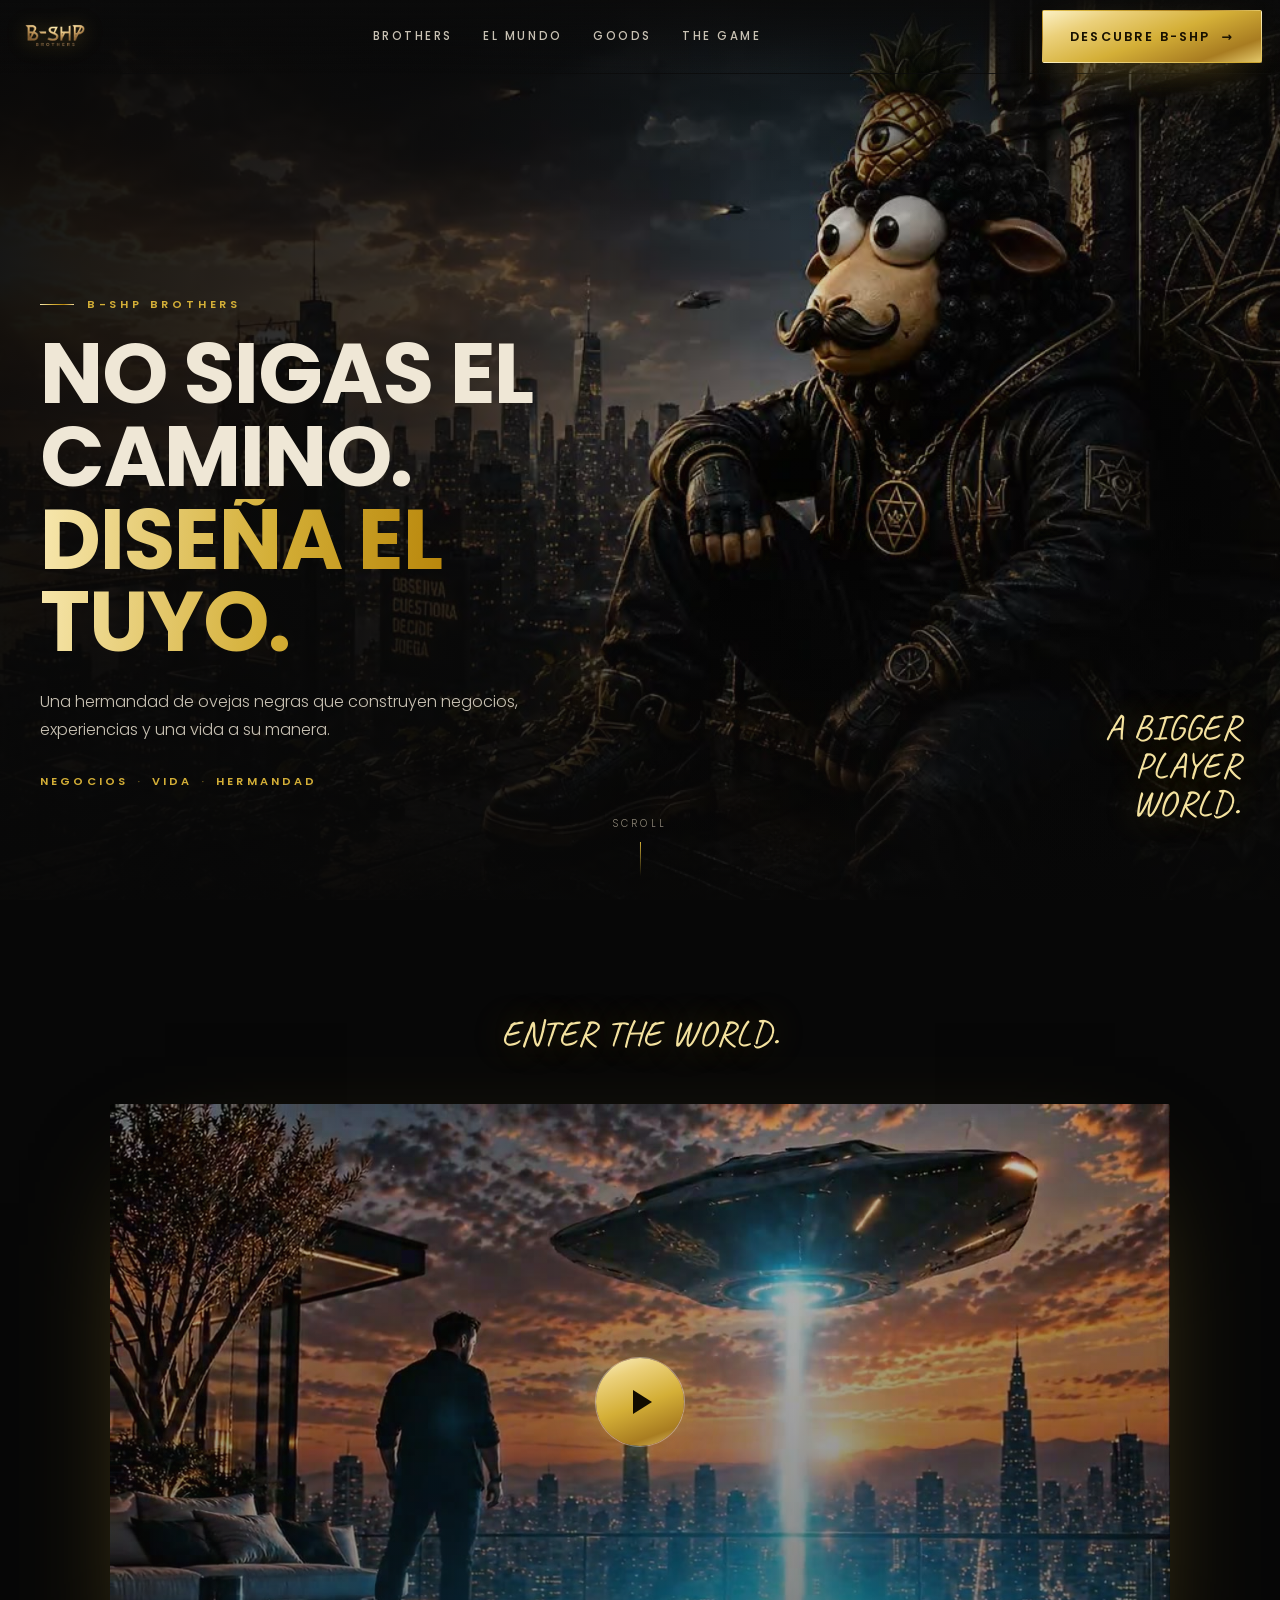
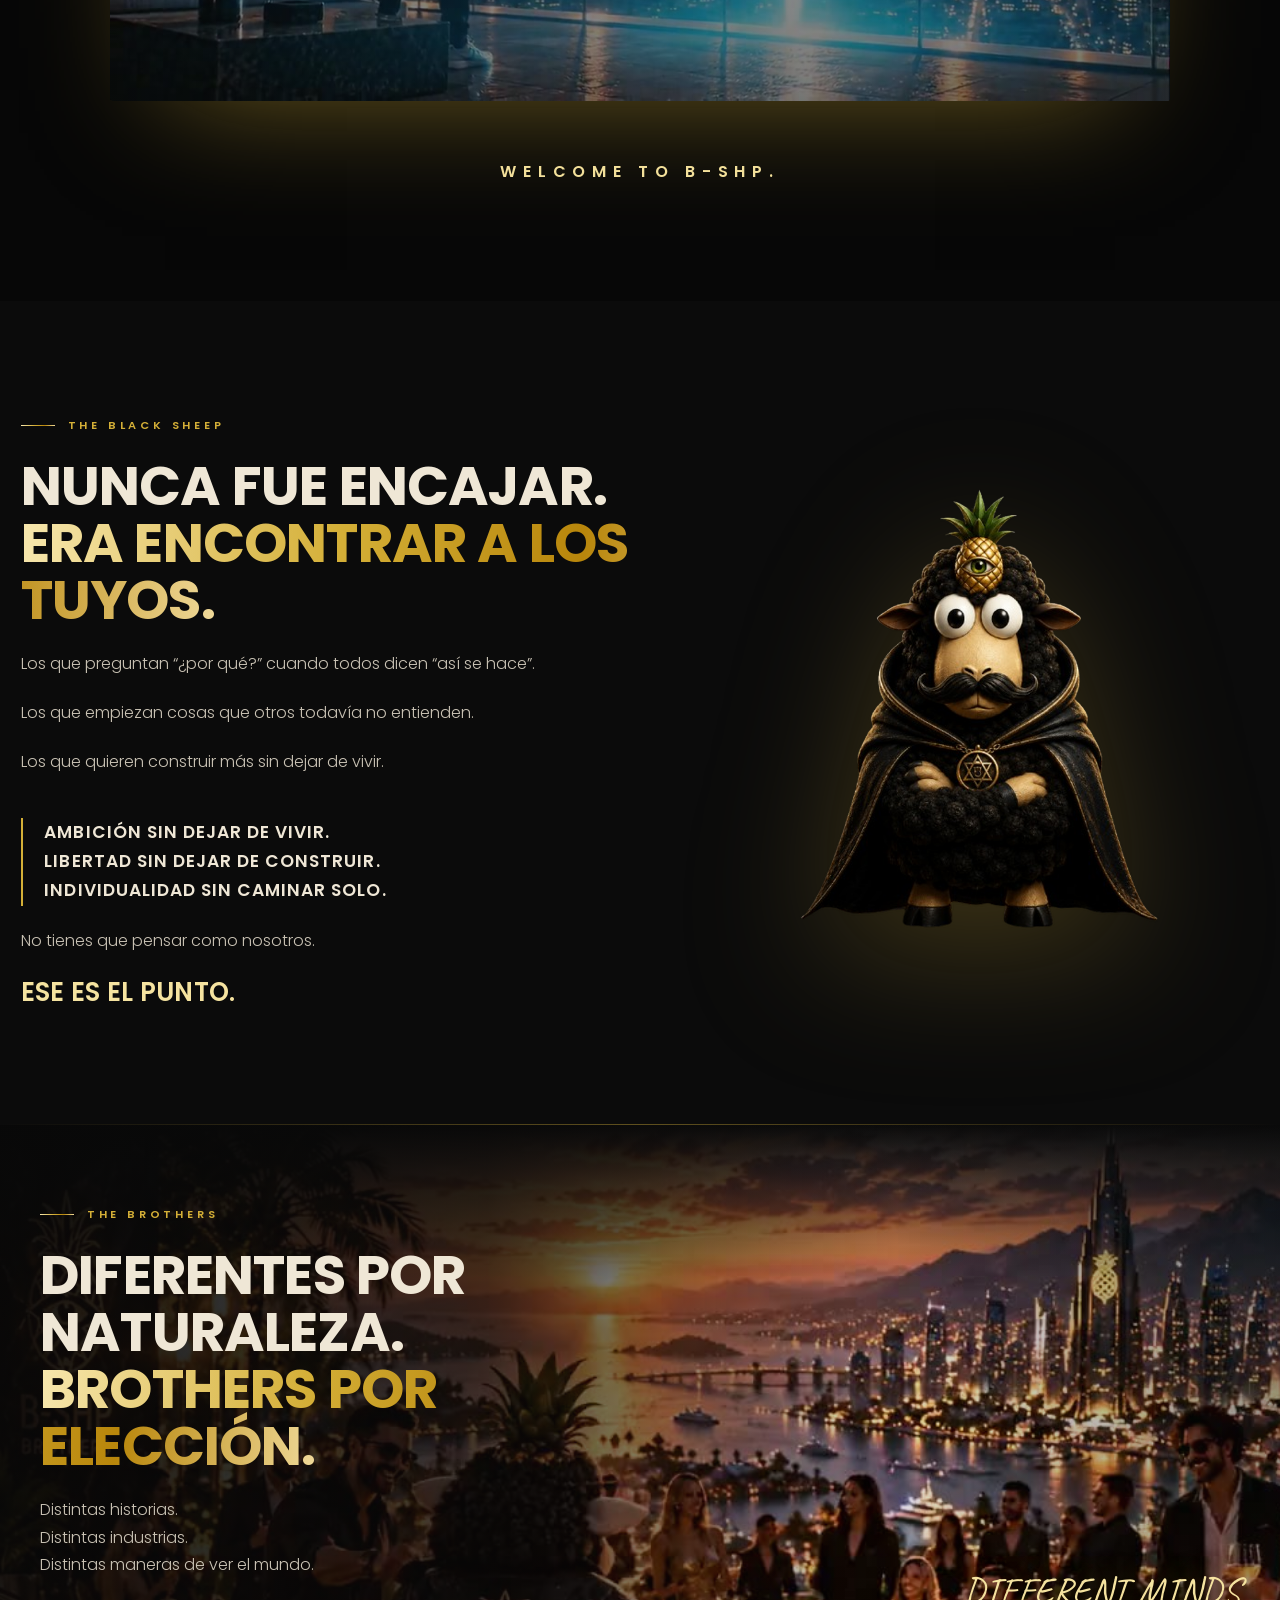
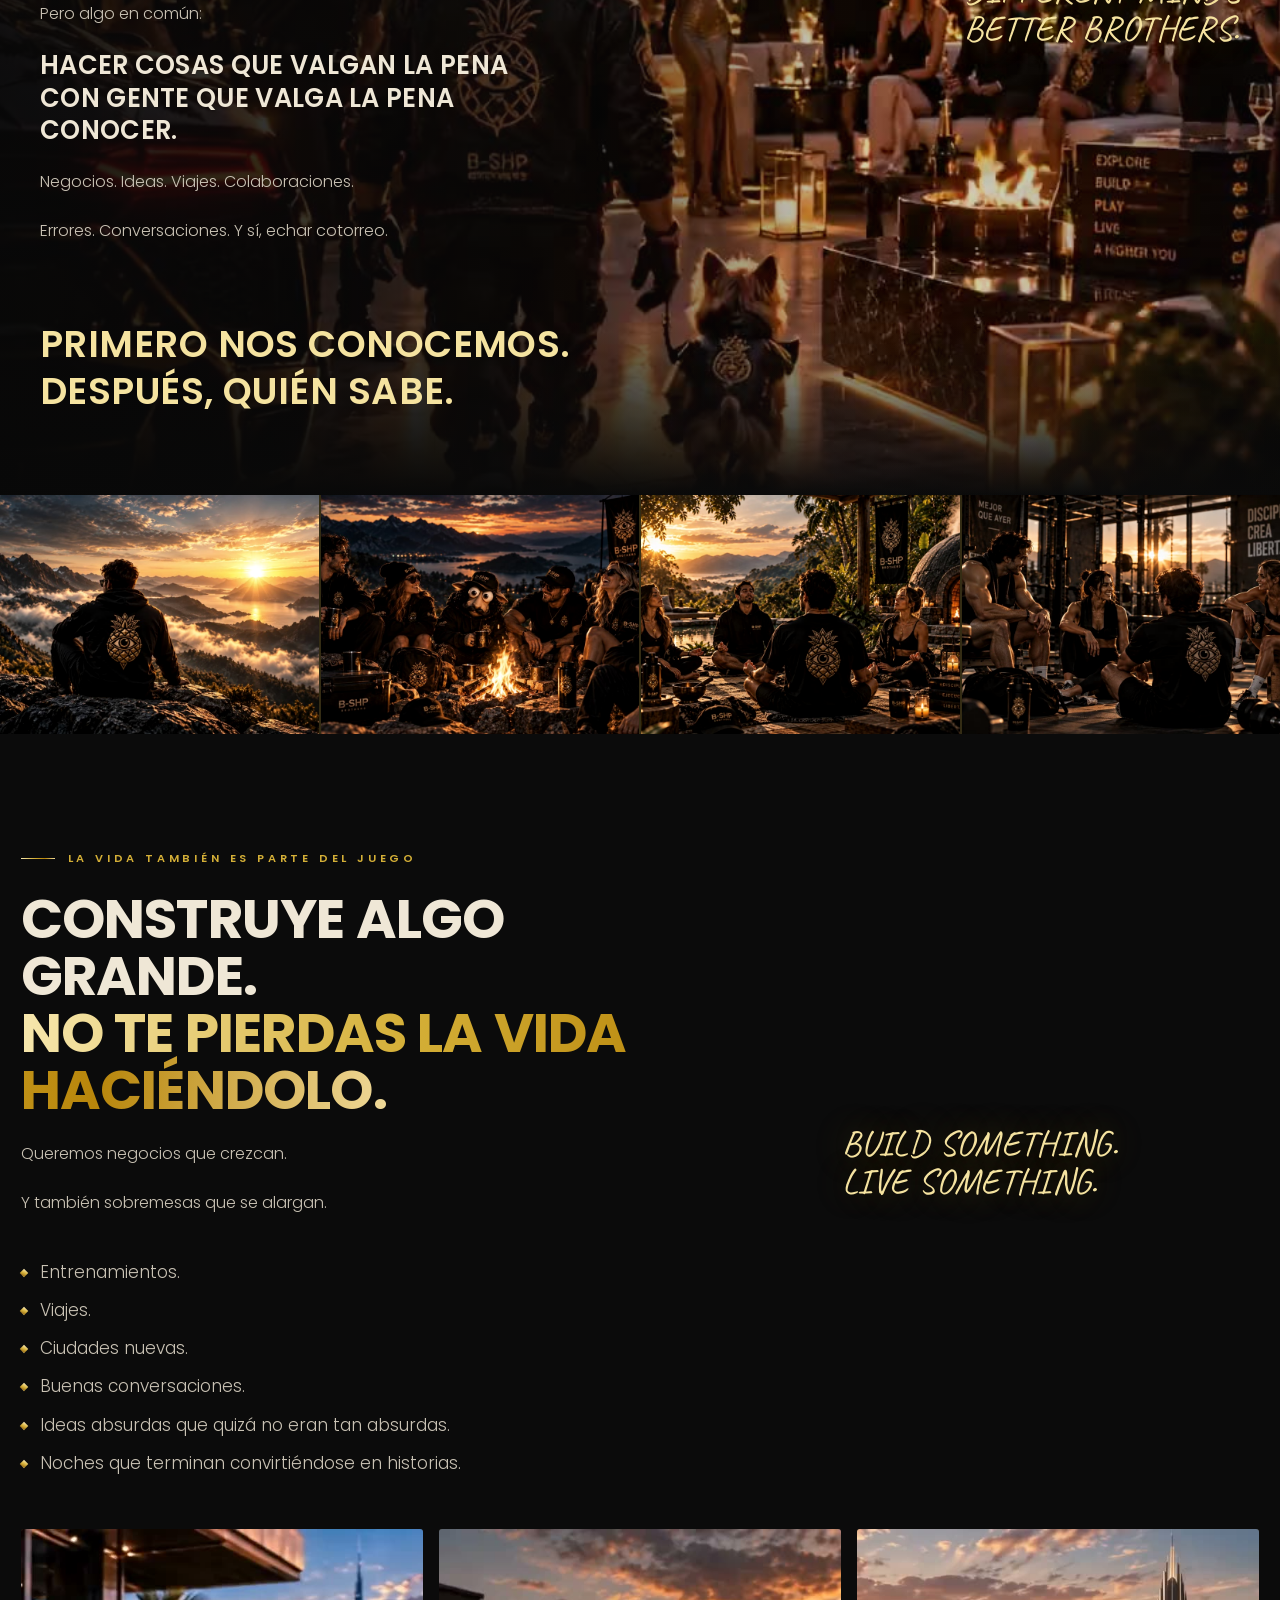
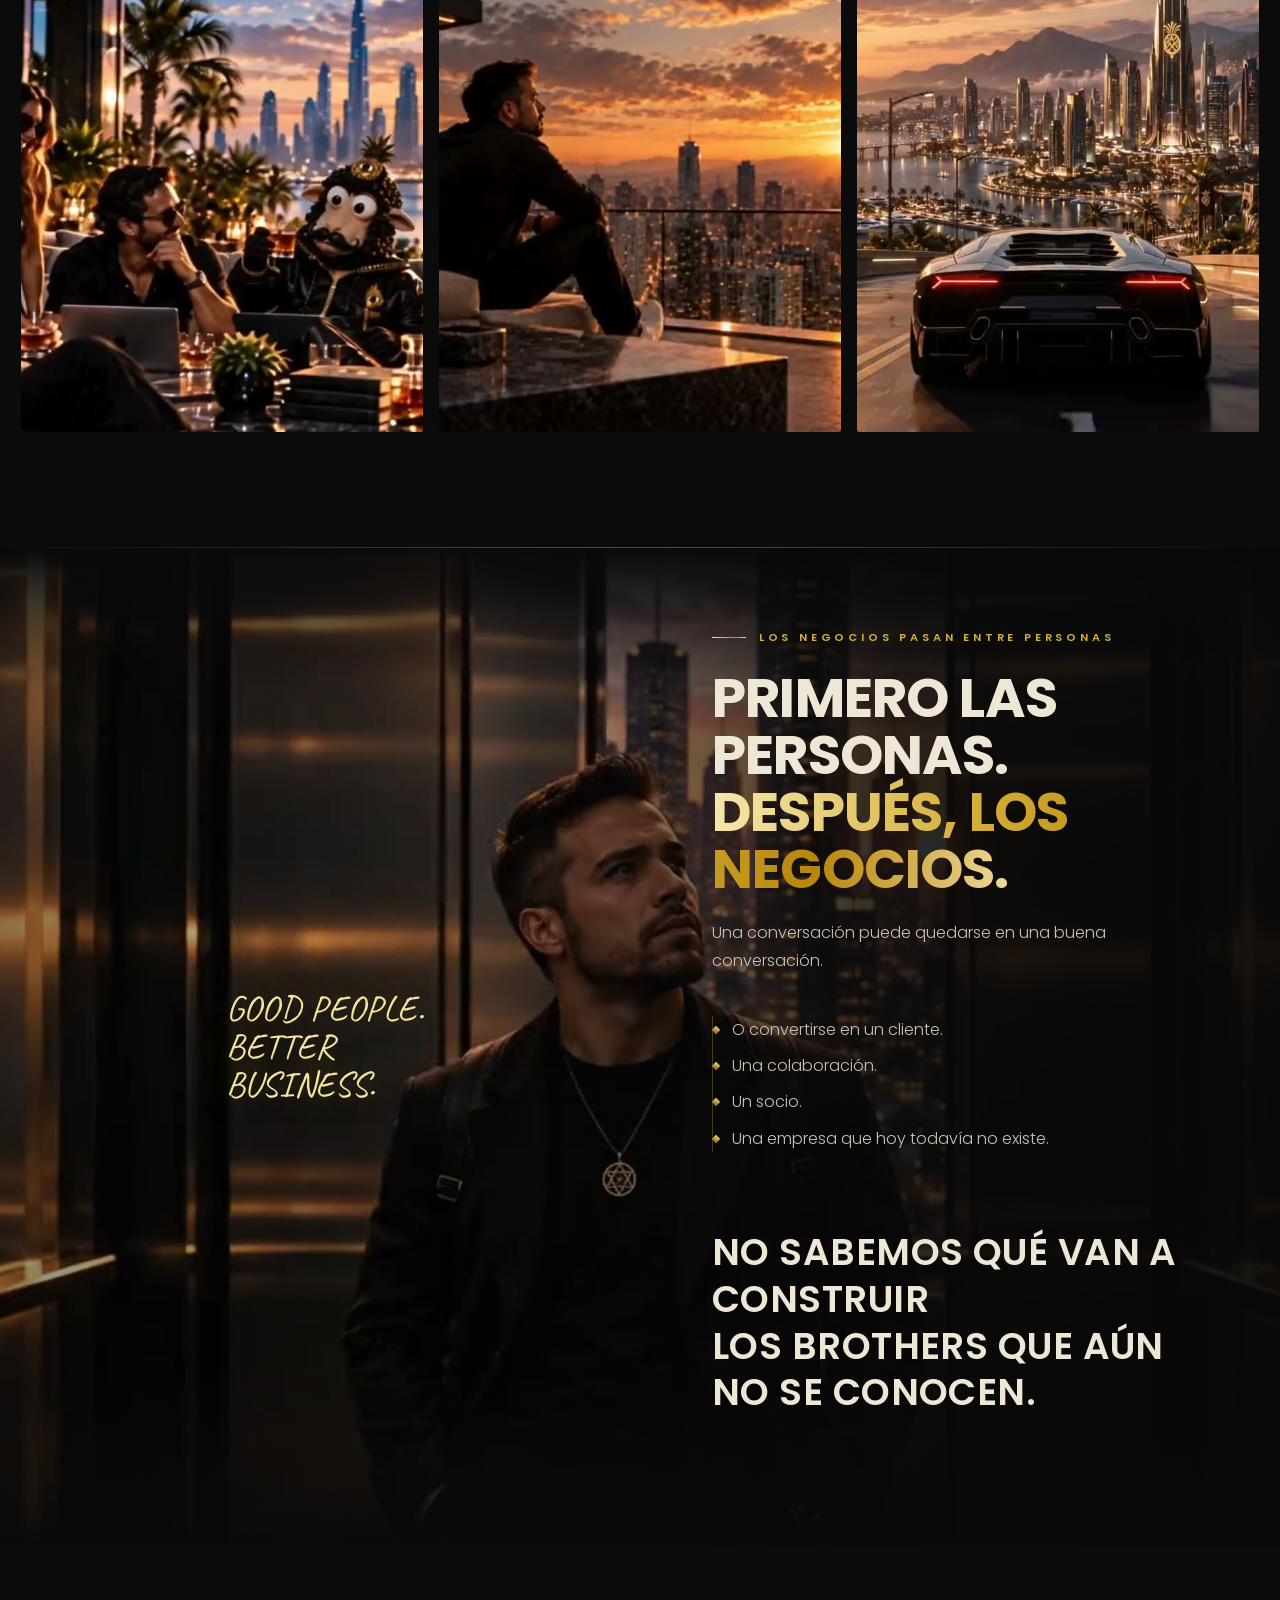
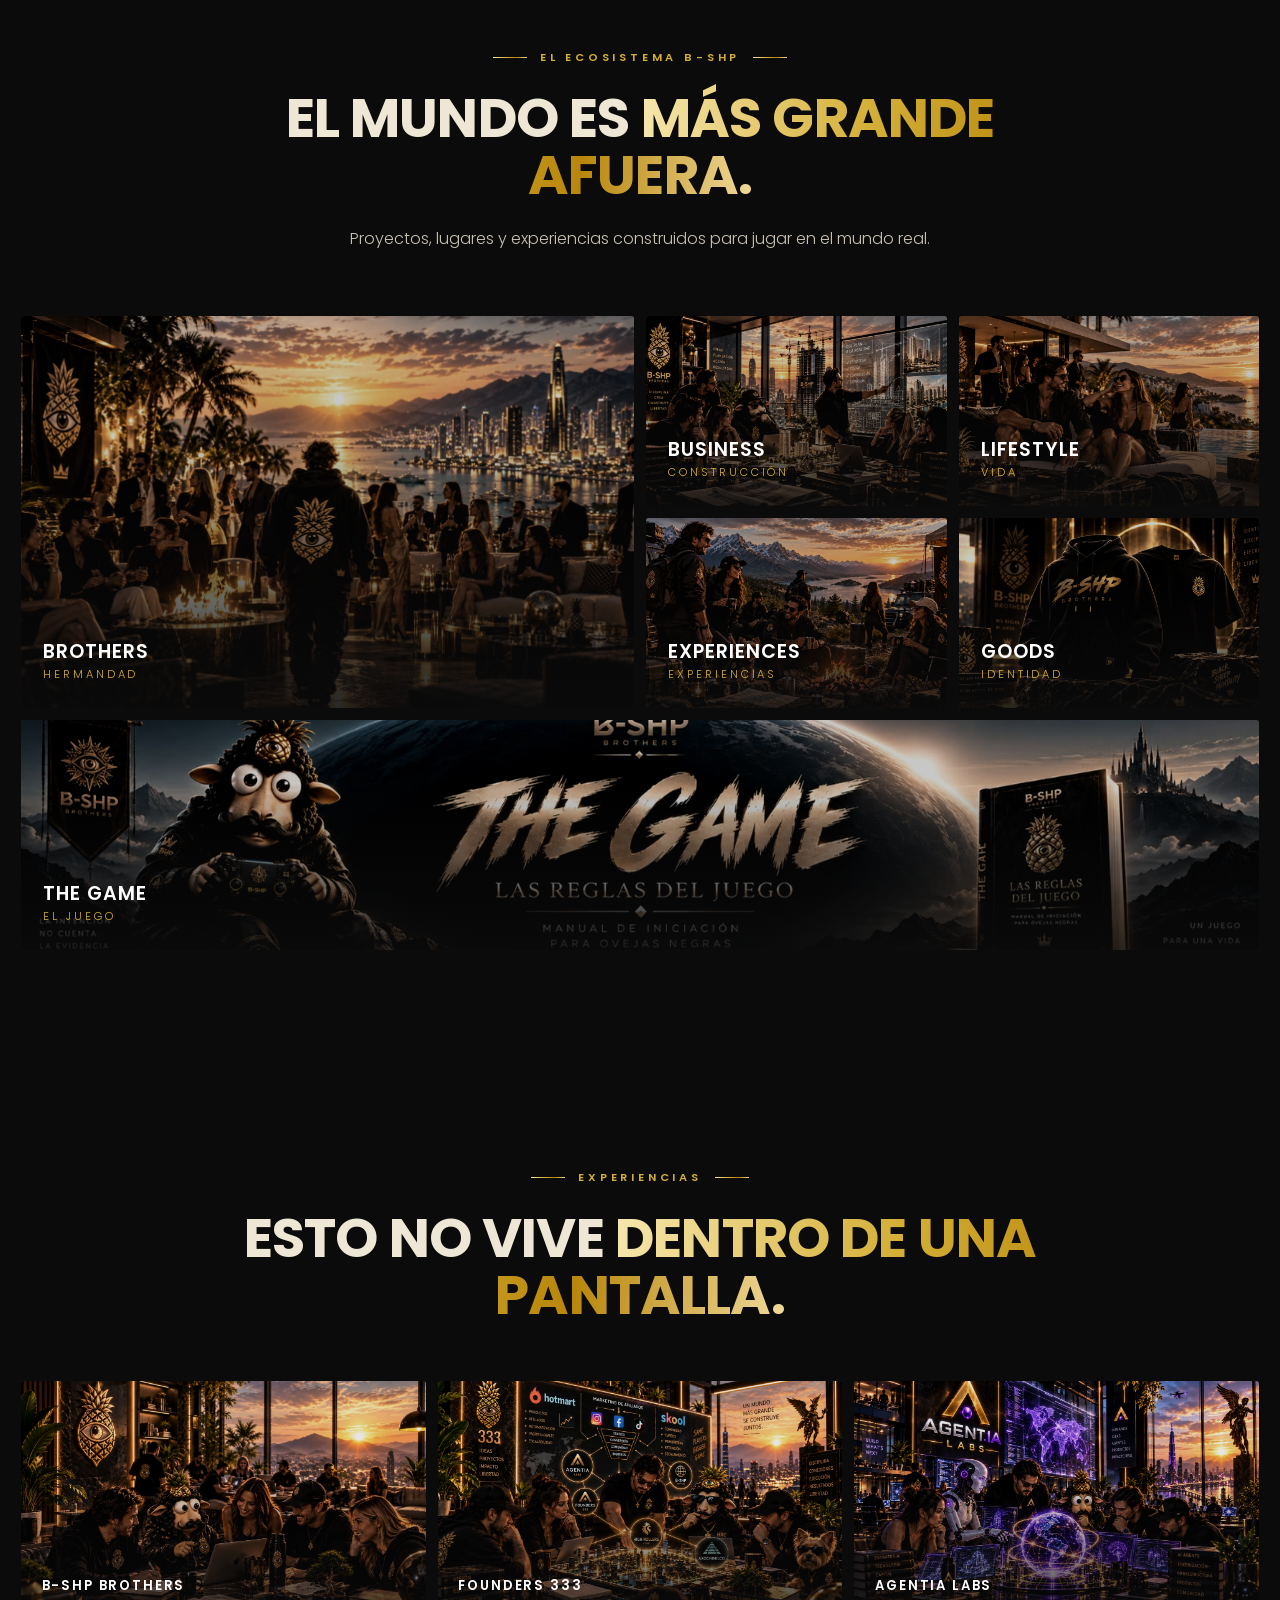
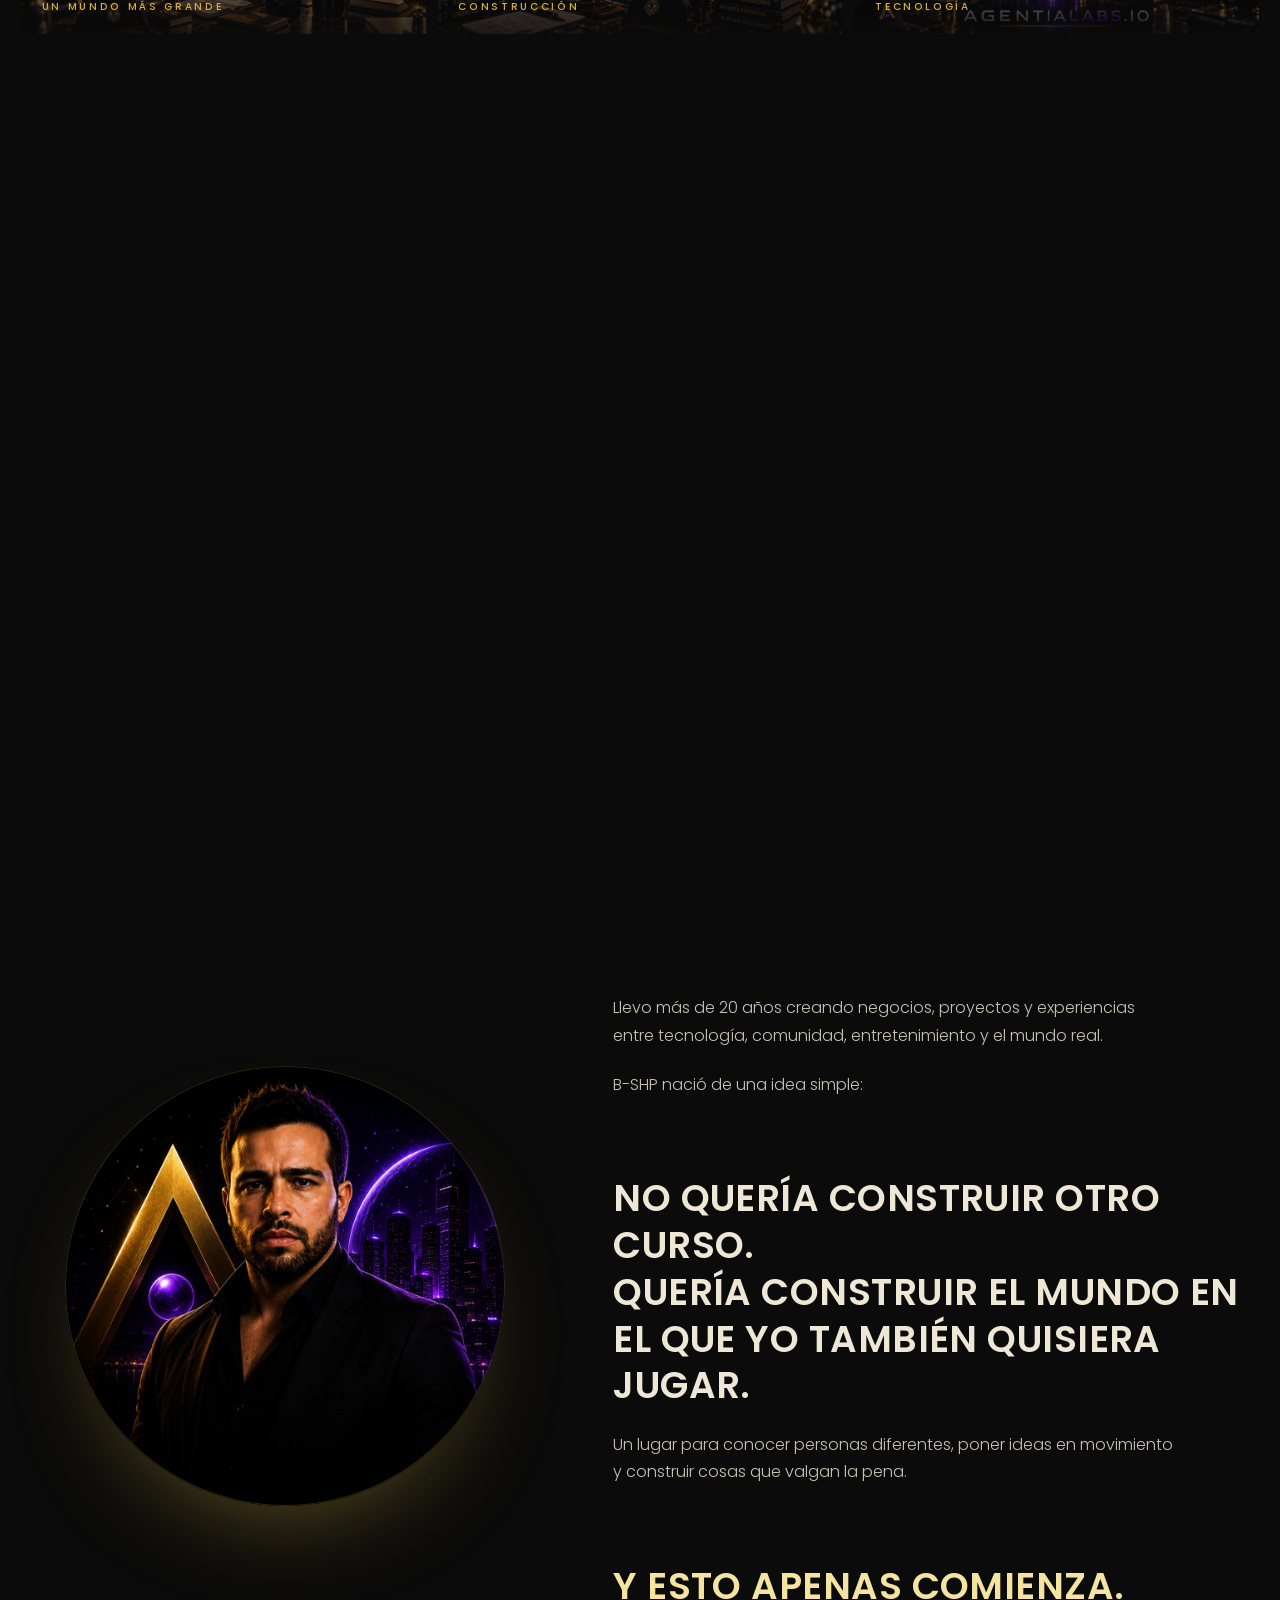
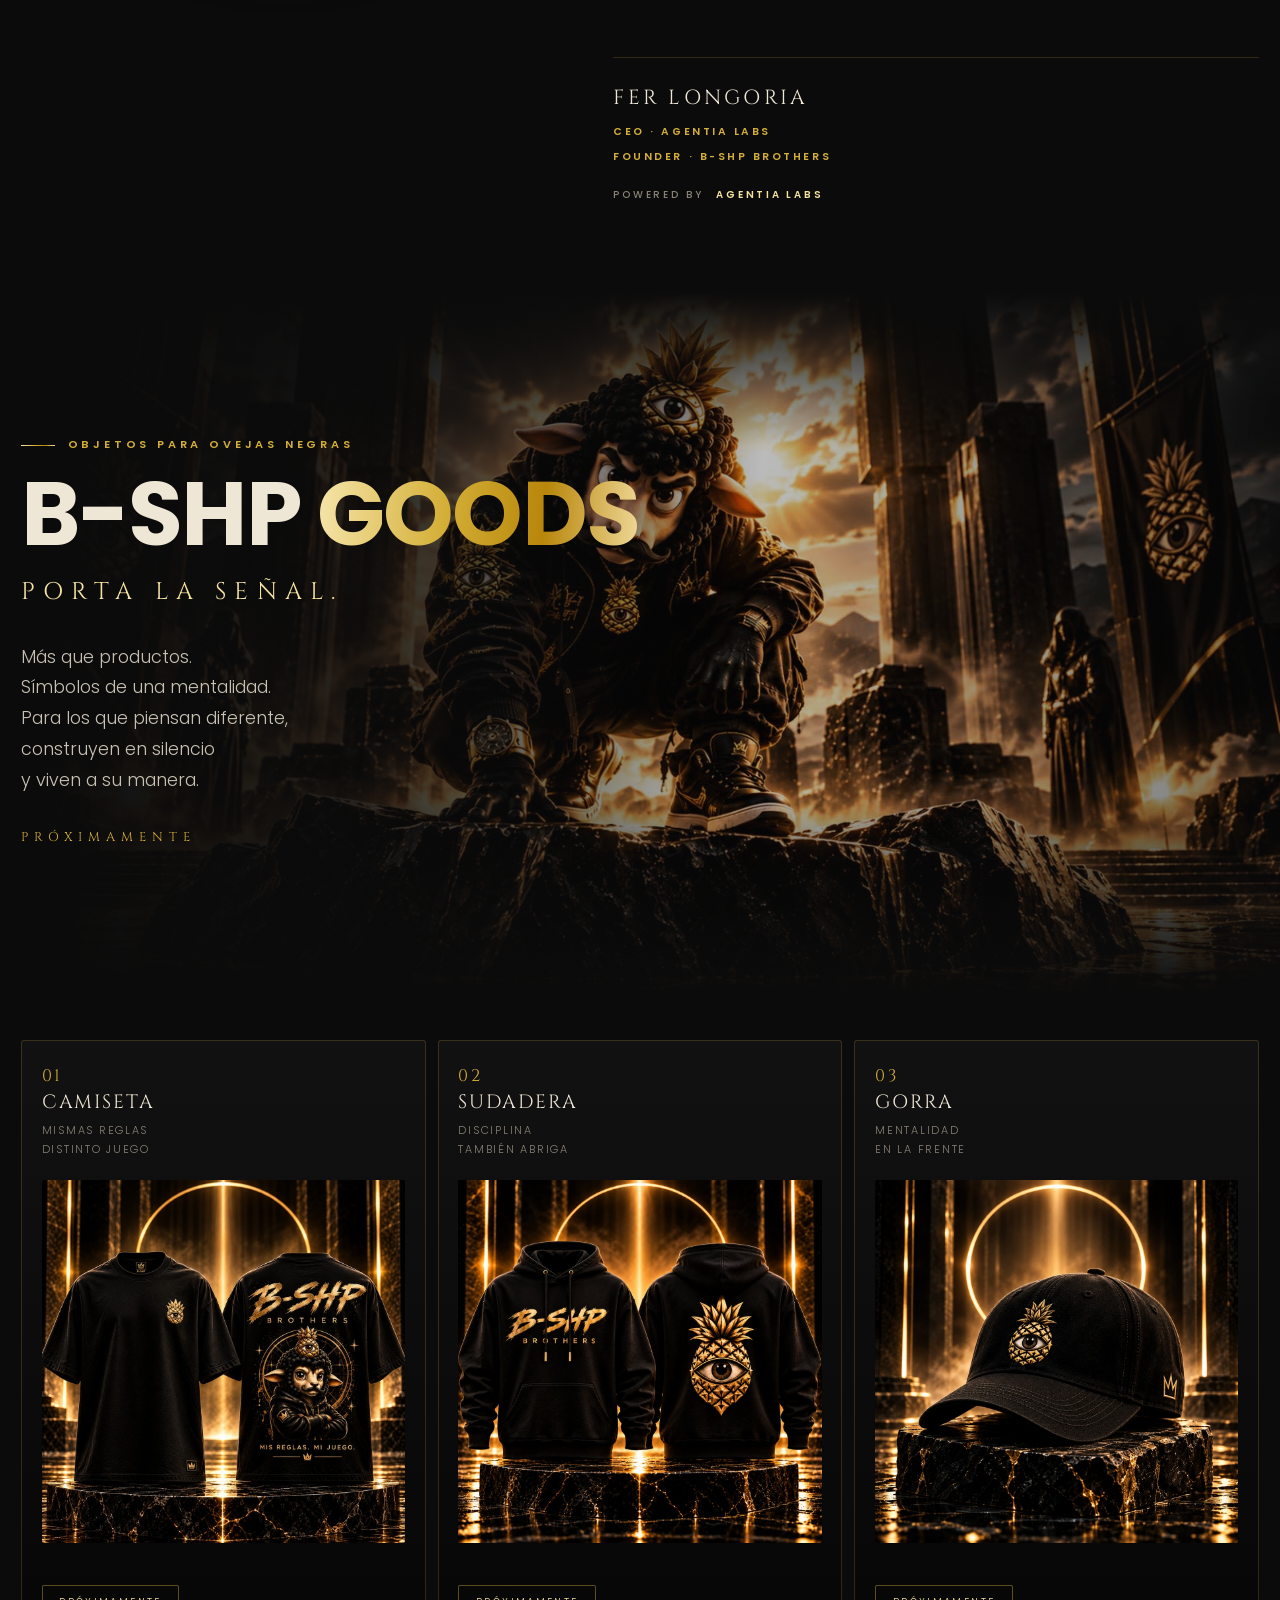
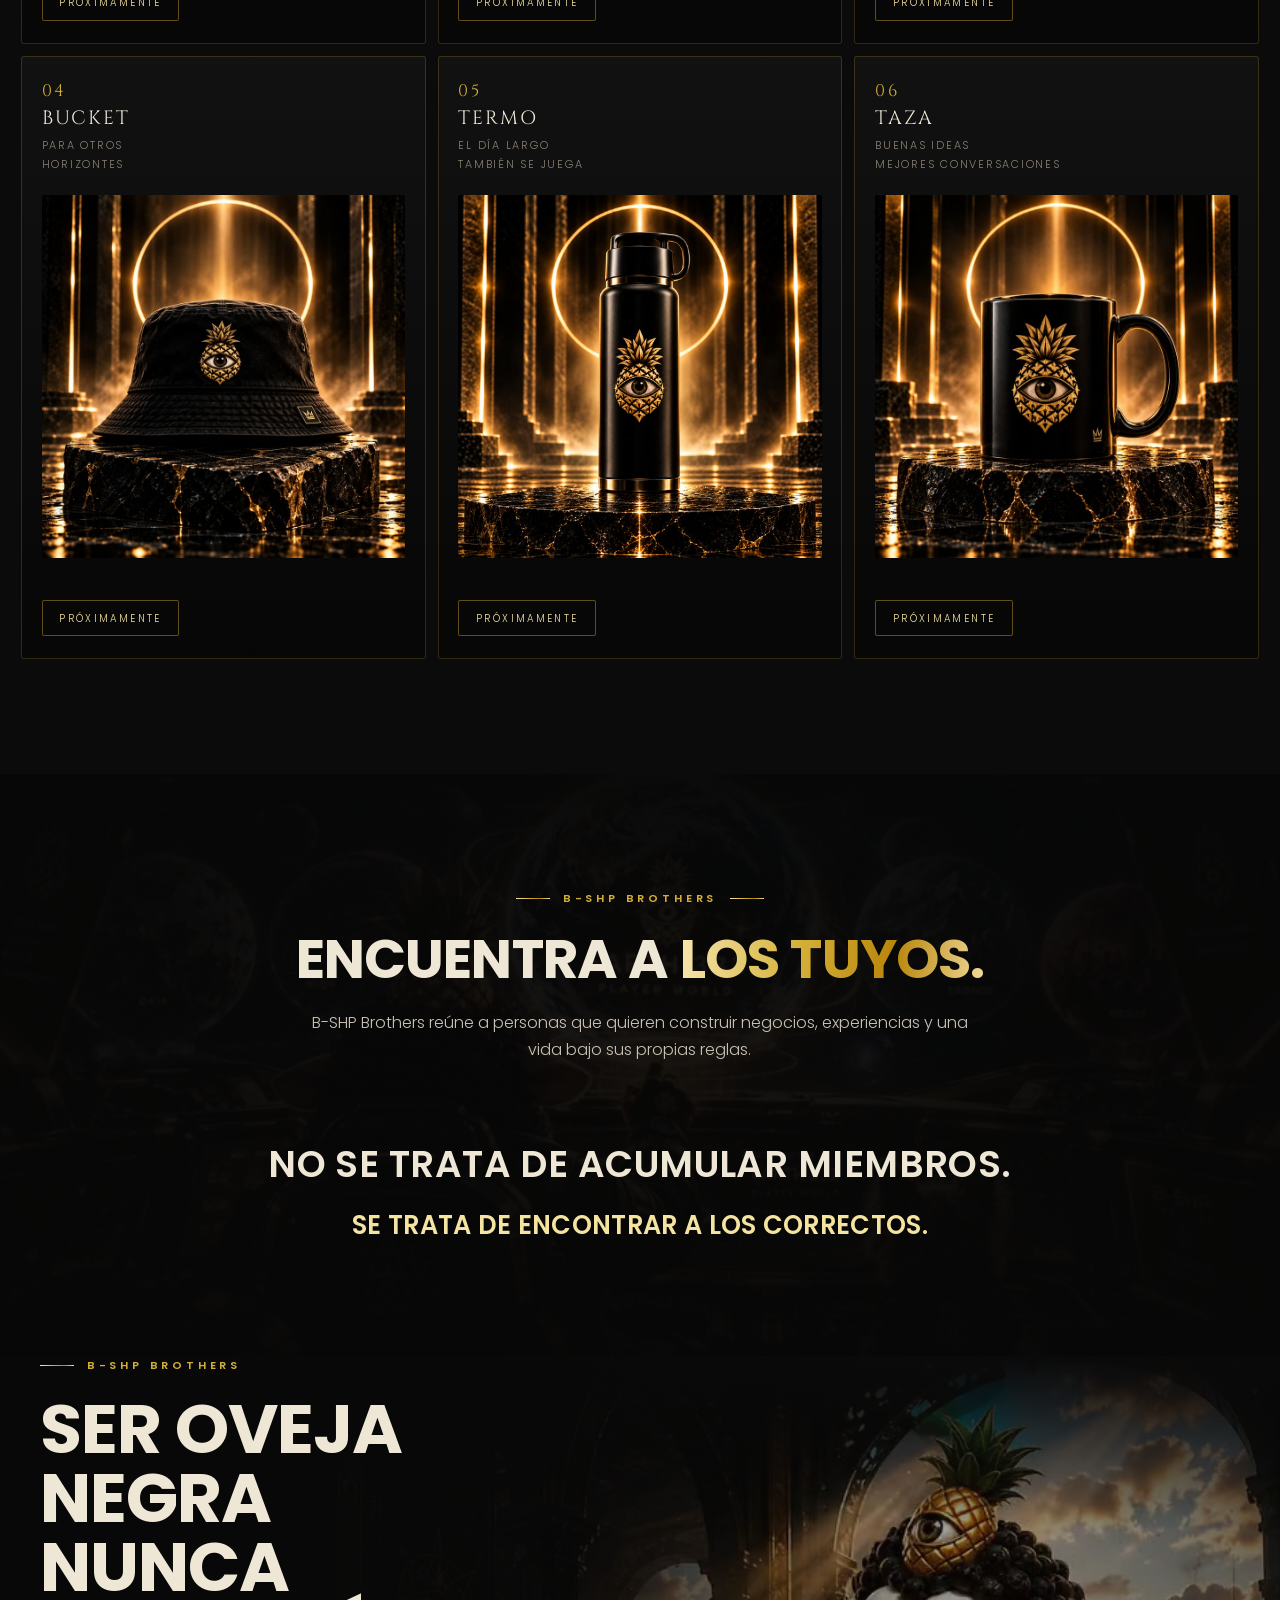
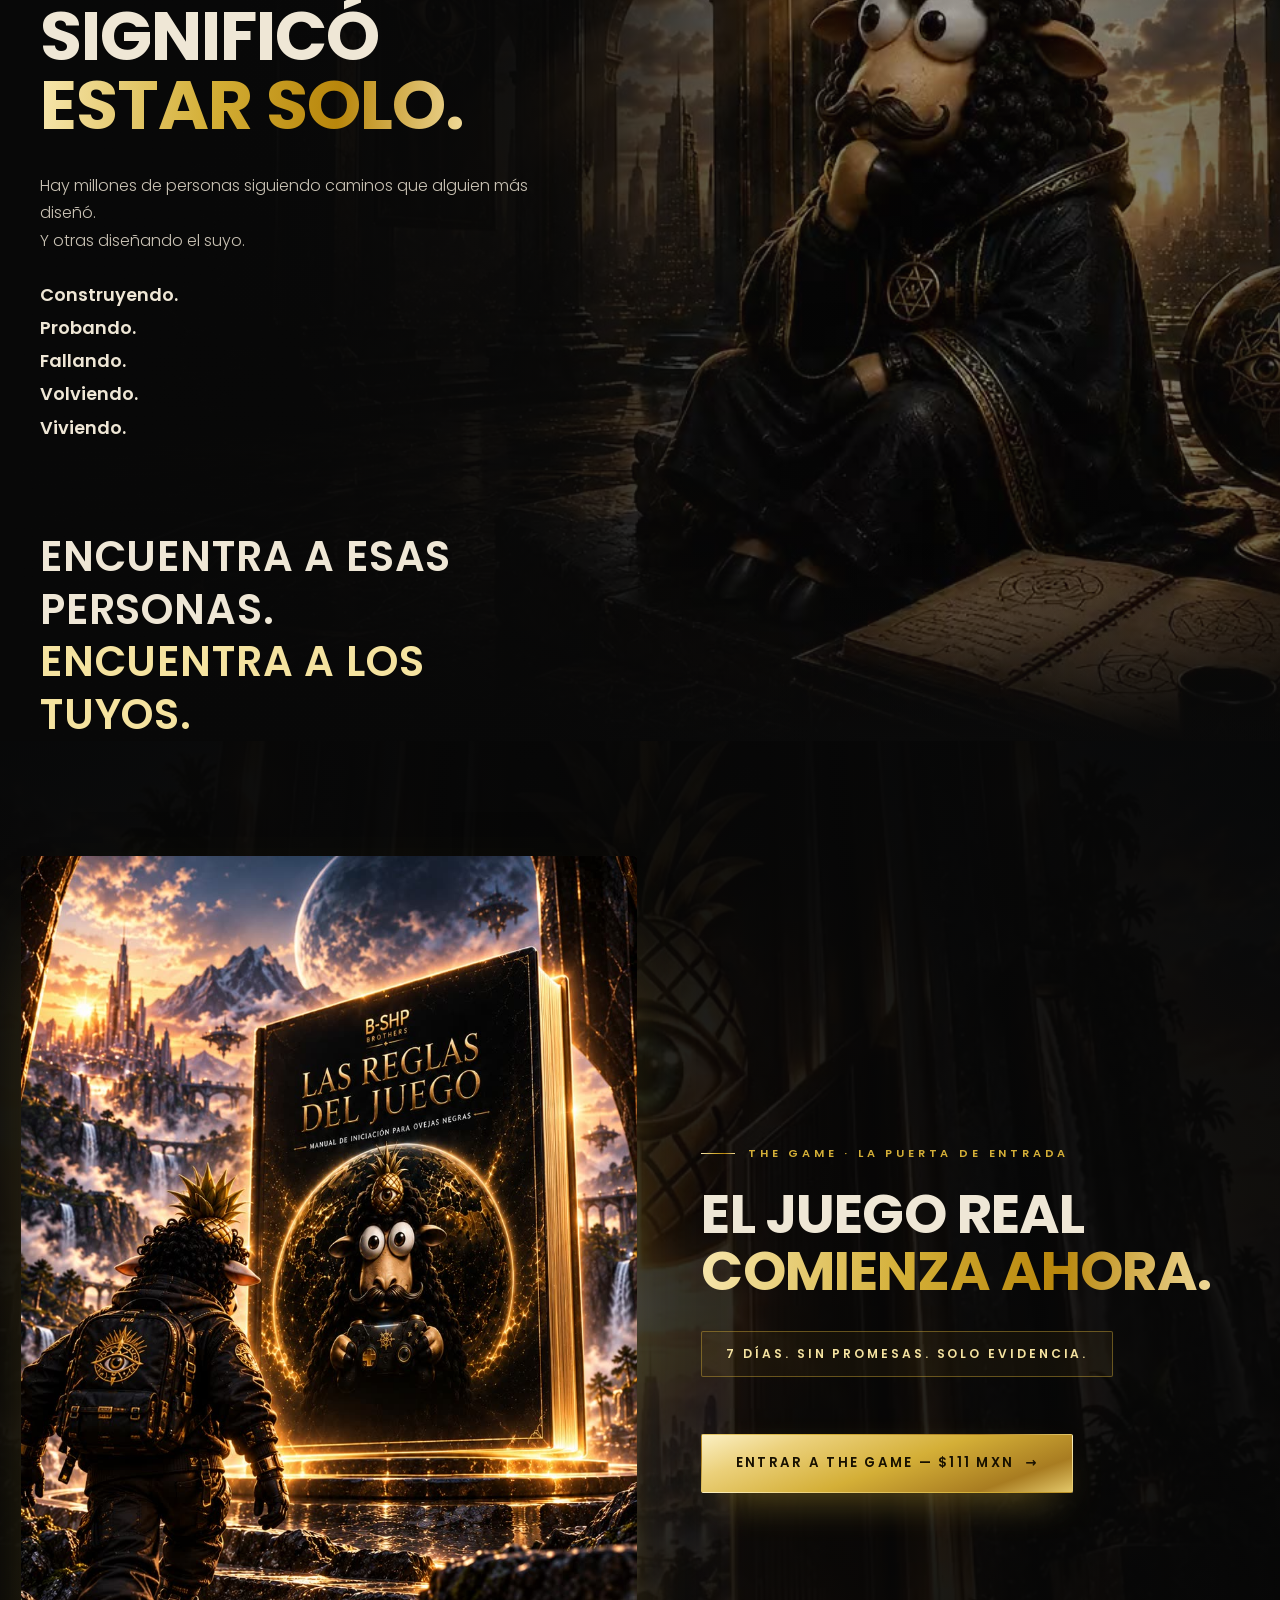
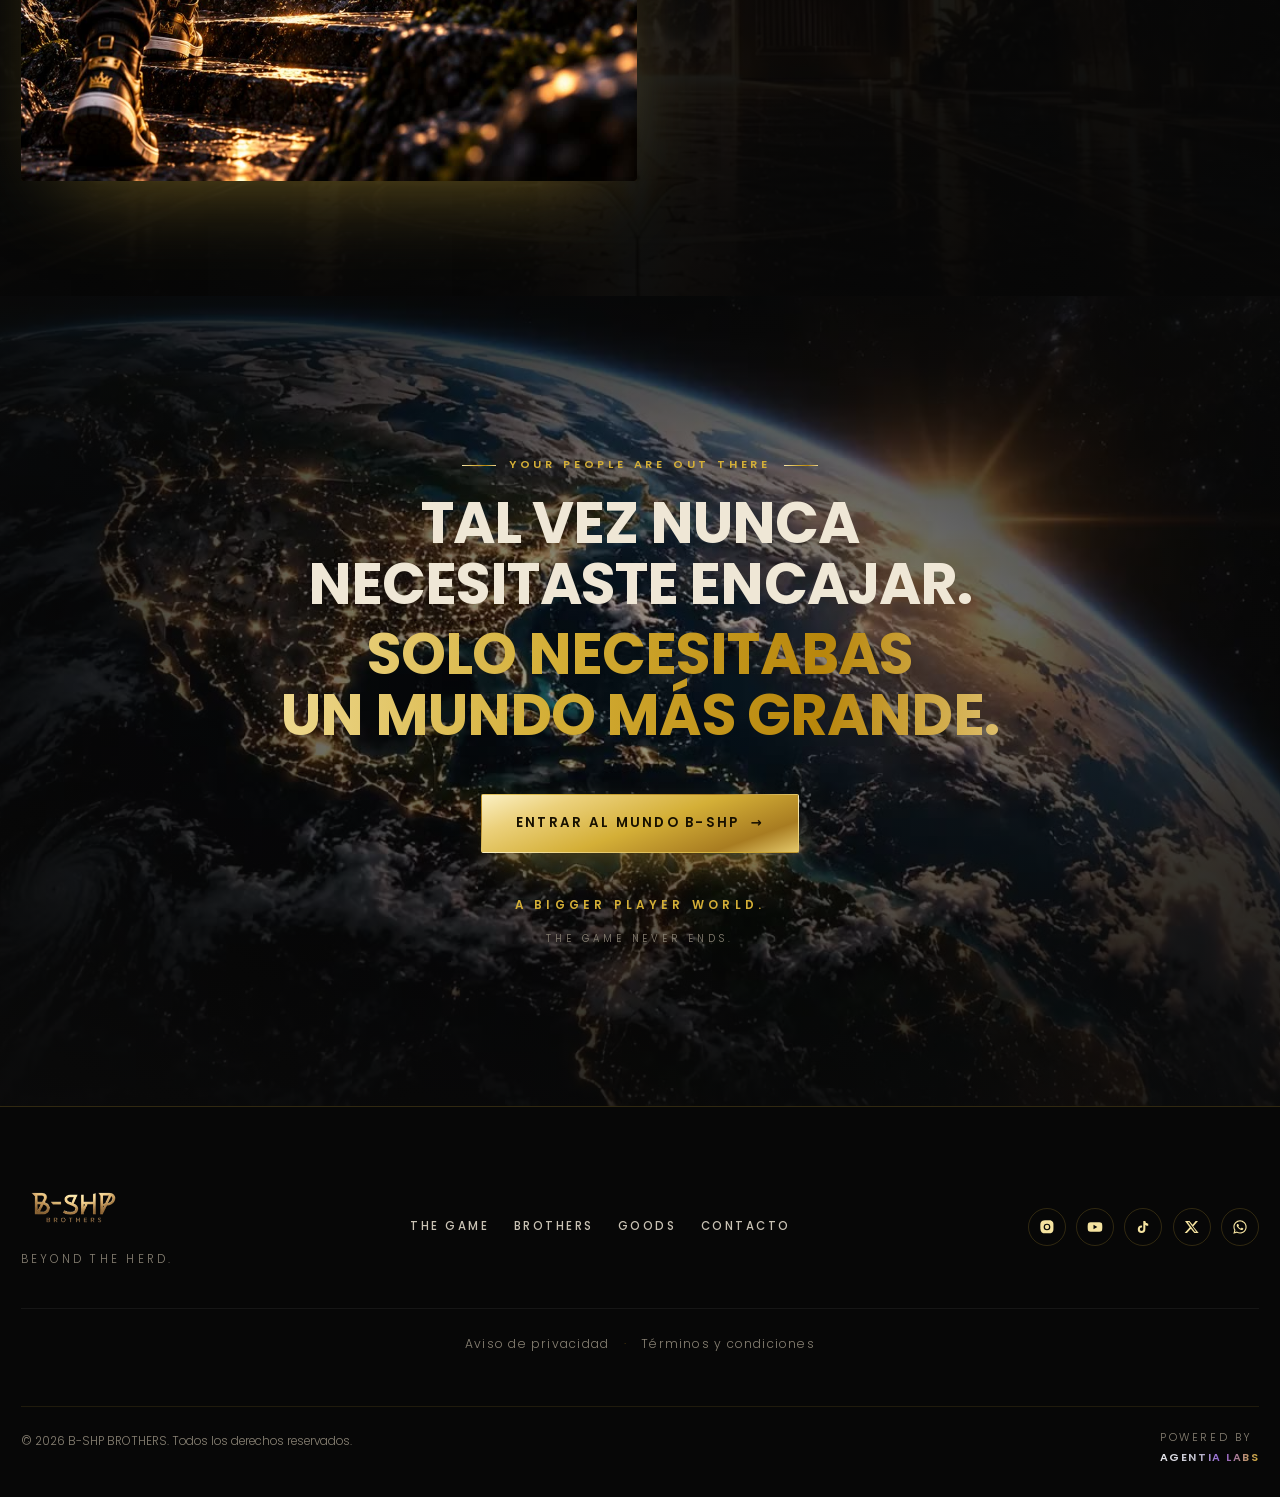
==== commit 83ecc9de: "Los legales dejan de ser una promesa Aviso de privacidad y Términos y condiciones publicados íntegro" ====
--- a/web/index.html
+++ b/web/index.html
@@ -147,10 +147,10 @@
 </section>
 
 <div class="tira" aria-hidden="true">
-  <figure data-rv><img src="assets/img/home/exp-viajes.jpg" alt="" loading="lazy"></figure>
-  <figure data-rv data-rv-d="1"><img src="assets/img/home/exp-ciudades.jpg" alt="" loading="lazy"></figure>
-  <figure data-rv data-rv-d="2"><img src="assets/img/home/exp-entrenamiento.jpg" alt="" loading="lazy"></figure>
-  <figure data-rv data-rv-d="3"><img src="assets/img/home/exp-encuentros.jpg" alt="" loading="lazy"></figure>
+  <figure data-rv><img src="assets/img/home/tira-1.jpg" alt="" loading="lazy"></figure>
+  <figure data-rv data-rv-d="1"><img src="assets/img/home/tira-2.jpg" alt="" loading="lazy"></figure>
+  <figure data-rv data-rv-d="2"><img src="assets/img/home/tira-3.jpg" alt="" loading="lazy"></figure>
+  <figure data-rv data-rv-d="3"><img src="assets/img/home/tira-4.jpg" alt="" loading="lazy"></figure>
 </div>
 
 <!-- ============================== 05 LA VIDA TAMBIÉN ES PARTE DEL JUEGO ============================== -->
--- a/web/assets/css/home-v2.css
+++ b/web/assets/css/home-v2.css
@@ -216,7 +216,7 @@
     linear-gradient(180deg,#0B0B0B 0%,rgba(11,11,11,0) 16%,rgba(11,11,11,0) 82%,#0B0B0B 100%);
 }
 /* la cascada "cliente → colaboración → socio → empresa": escalera, no párrafos sueltos */
-.escala{gap:.75rem;margin-top:1.35rem;padding-left:1.35rem;border-left:1px solid rgba(212,175,55,.3)}
+.escala{gap:.75rem;padding-left:1.35rem;border-left:1px solid rgba(212,175,55,.3)}
 .escala li{font-size:clamp(1rem,1.15vw,1.12rem)}
 .escala li::before{width:5px;height:5px;opacity:.9}
 
@@ -243,6 +243,12 @@
 
 /* highlight: tres líneas con filo de oro */
 .highlight{border-left:2px solid var(--oro);padding-left:1.35rem;margin:0}
+/* Los bloques con filo de oro (el highlight, la lista de la vida, la escalera de
+   los negocios) venían pegados a la frase que los introduce. Respiran más que un
+   párrafo normal: son un cambio de registro, no la línea siguiente. */
+.stack > .highlight,
+.stack > .lista,
+.stack > .escala{margin-top:clamp(1.9rem,3.4vw,2.6rem)}
 .highlight p{margin:0;font-family:var(--ff-display);font-weight:600;color:var(--crema);font-size:clamp(.95rem,1.35vw,1.2rem);line-height:1.7;letter-spacing:.06em;text-transform:uppercase}
 
 /* lista de "algo en común" */
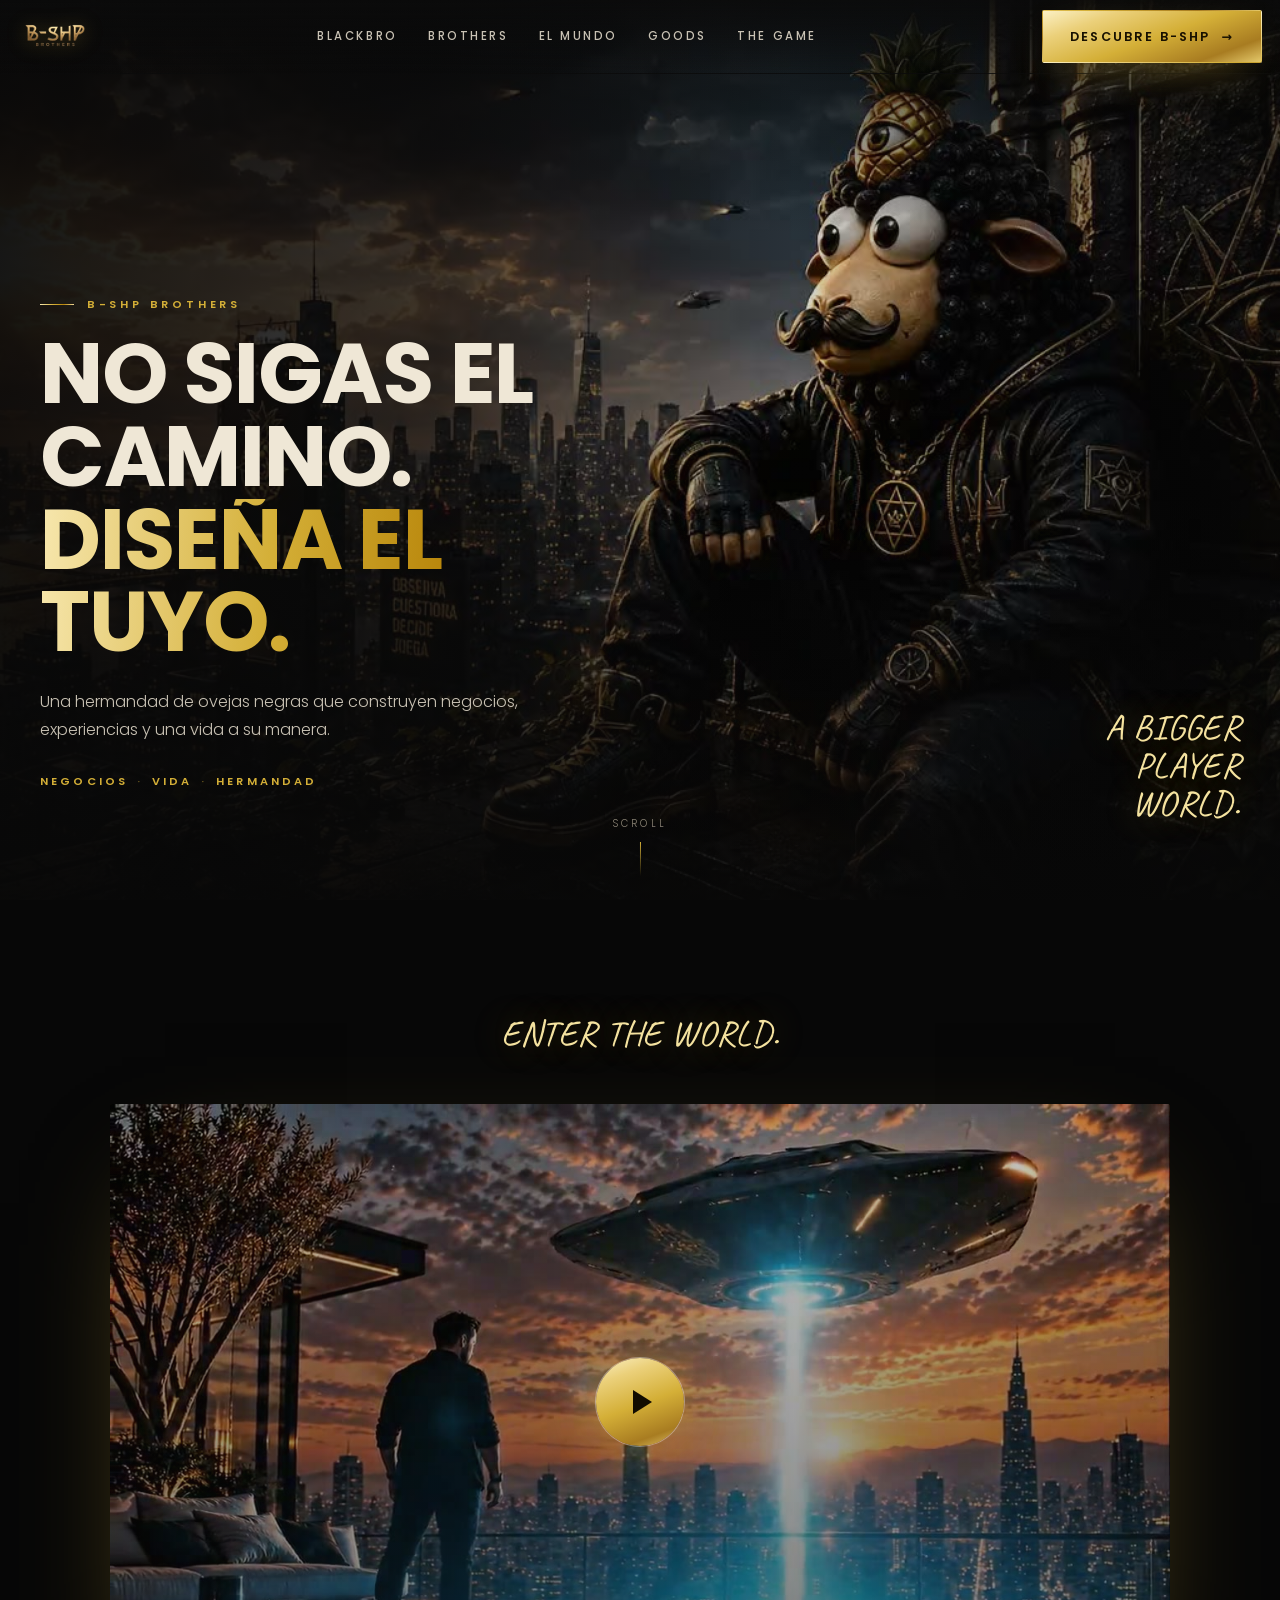
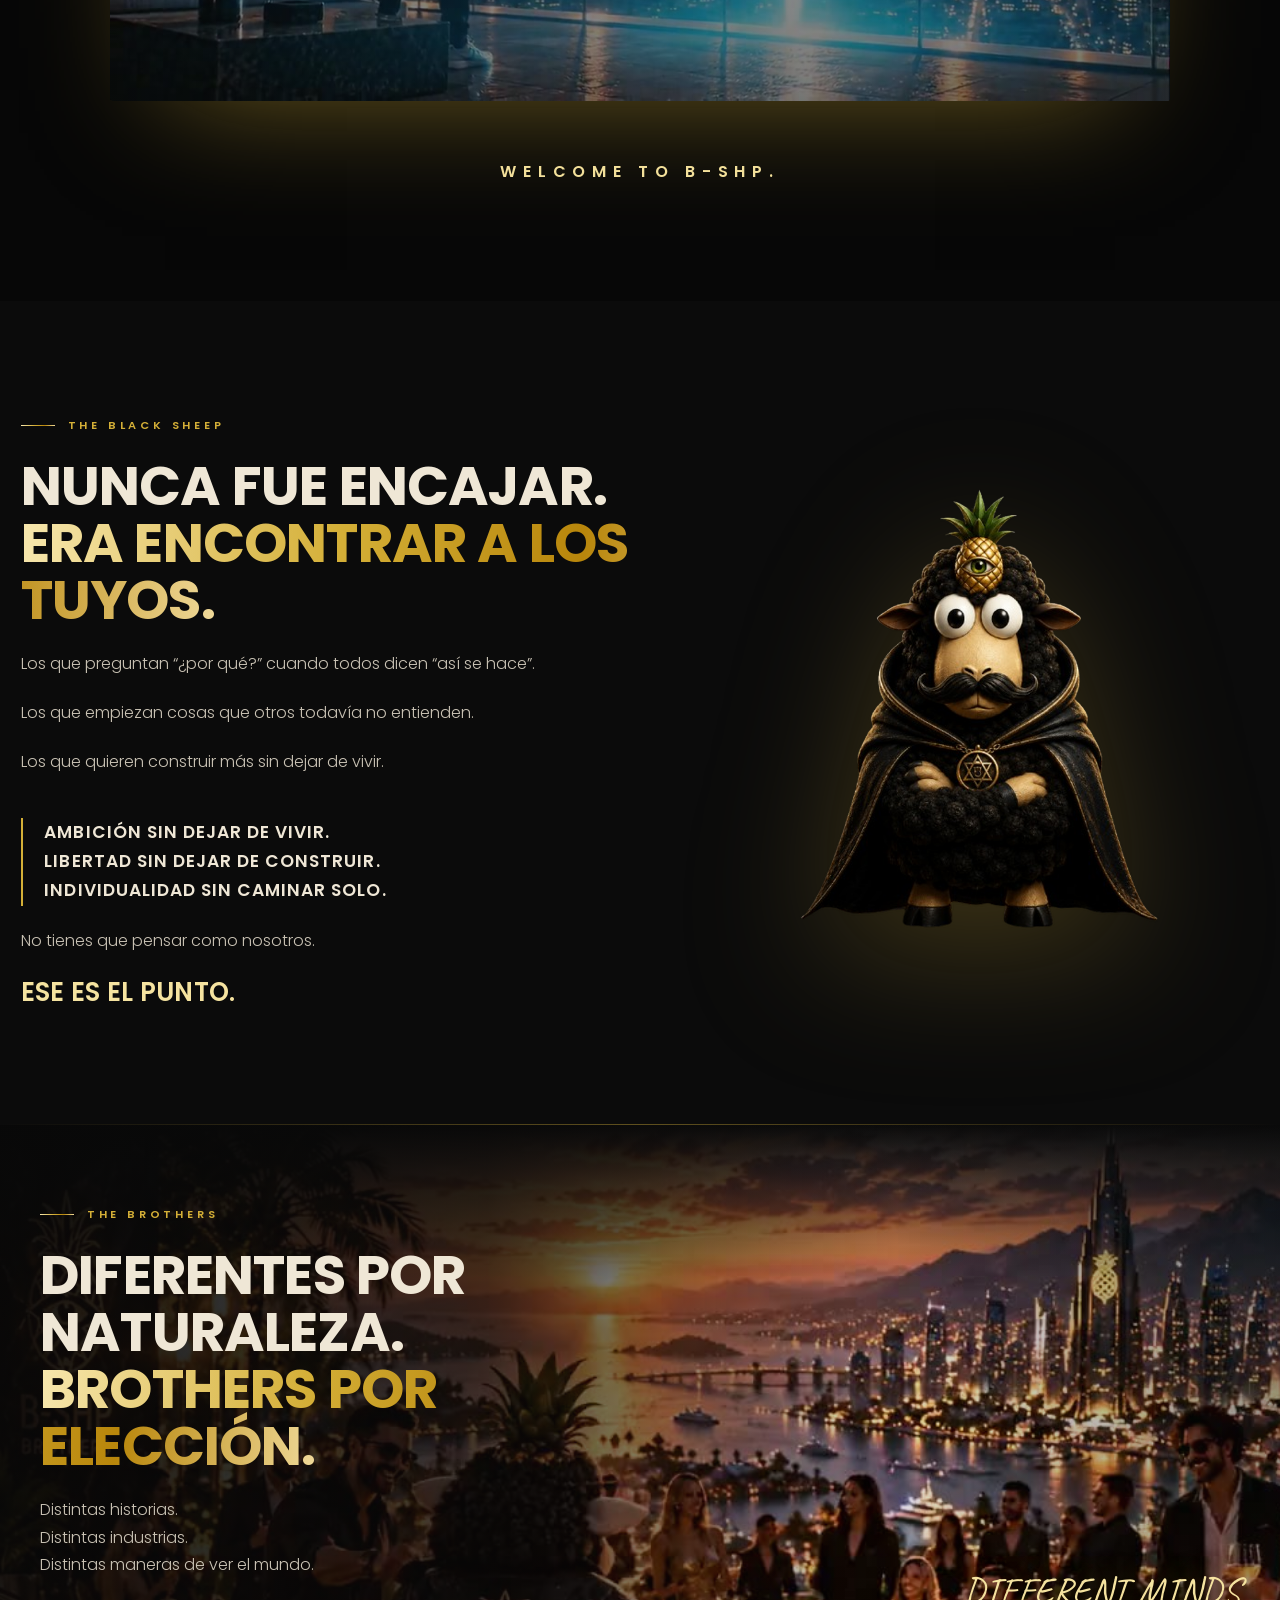
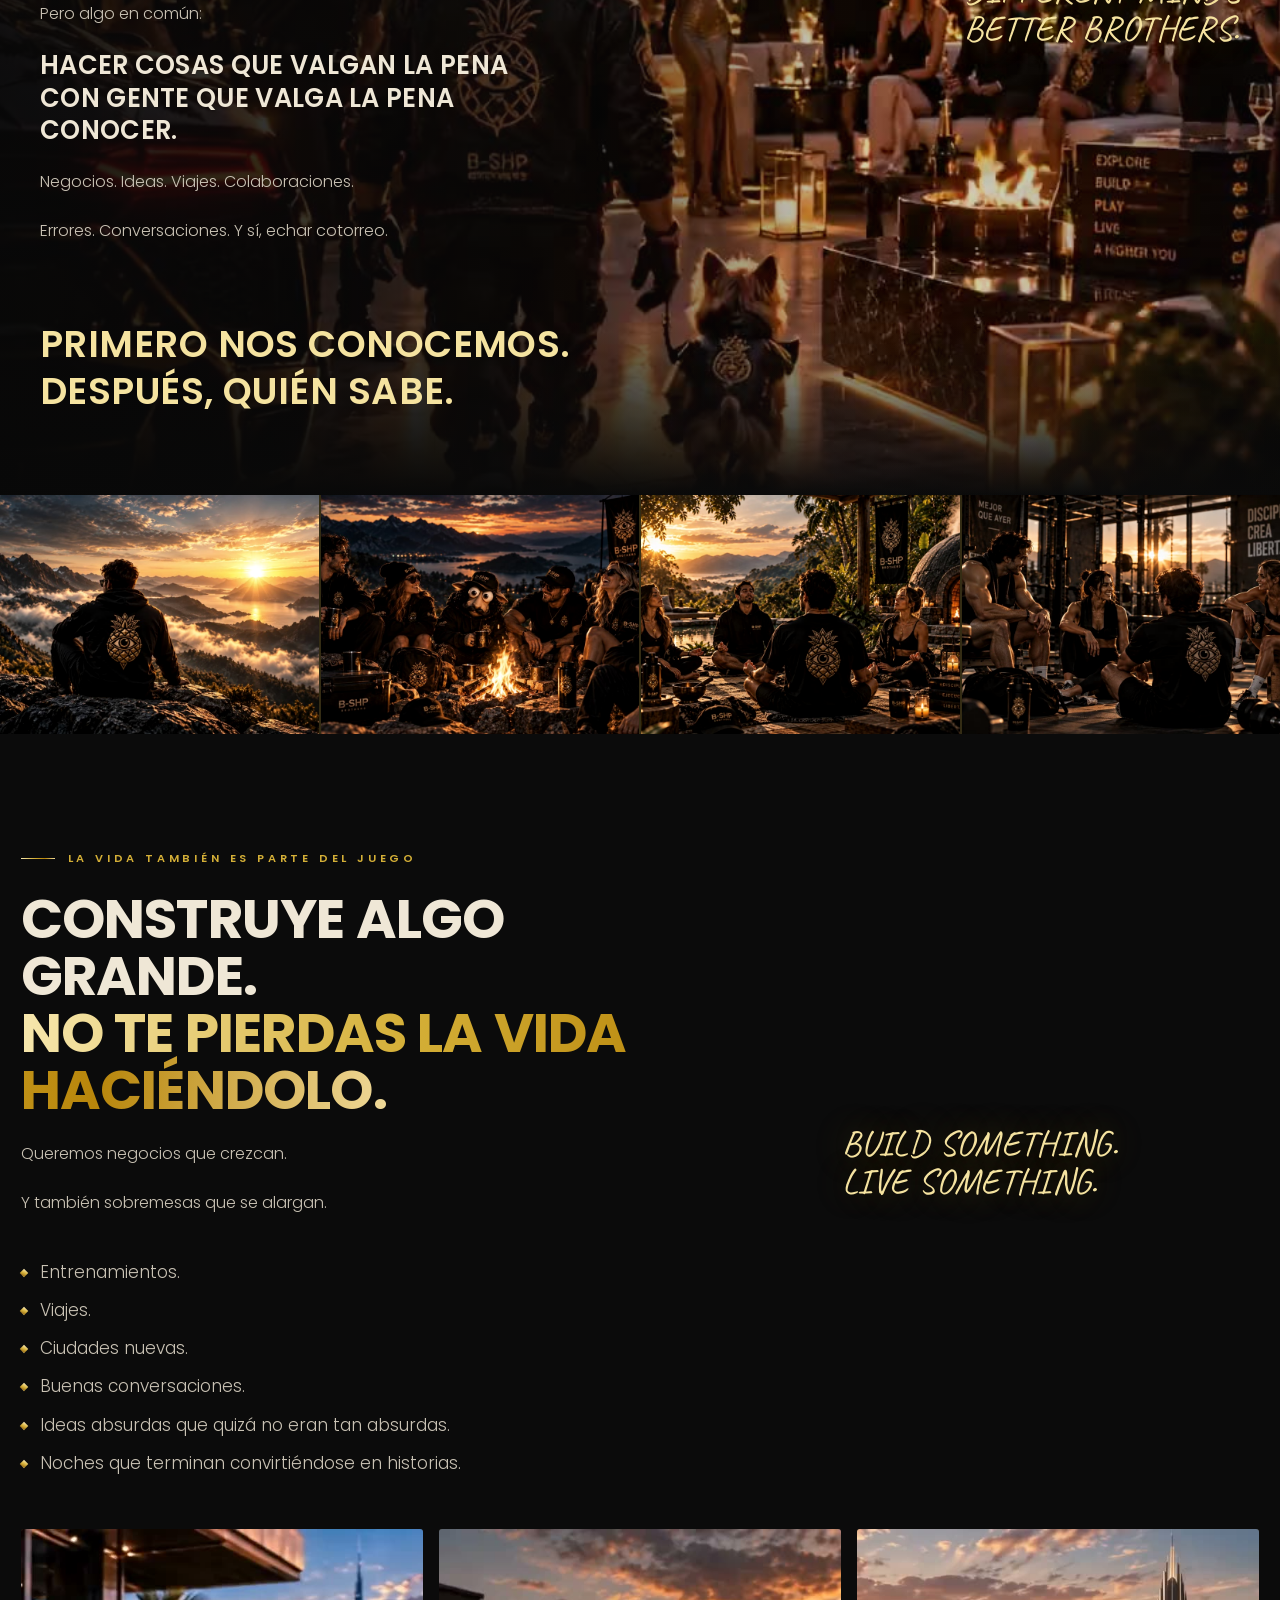
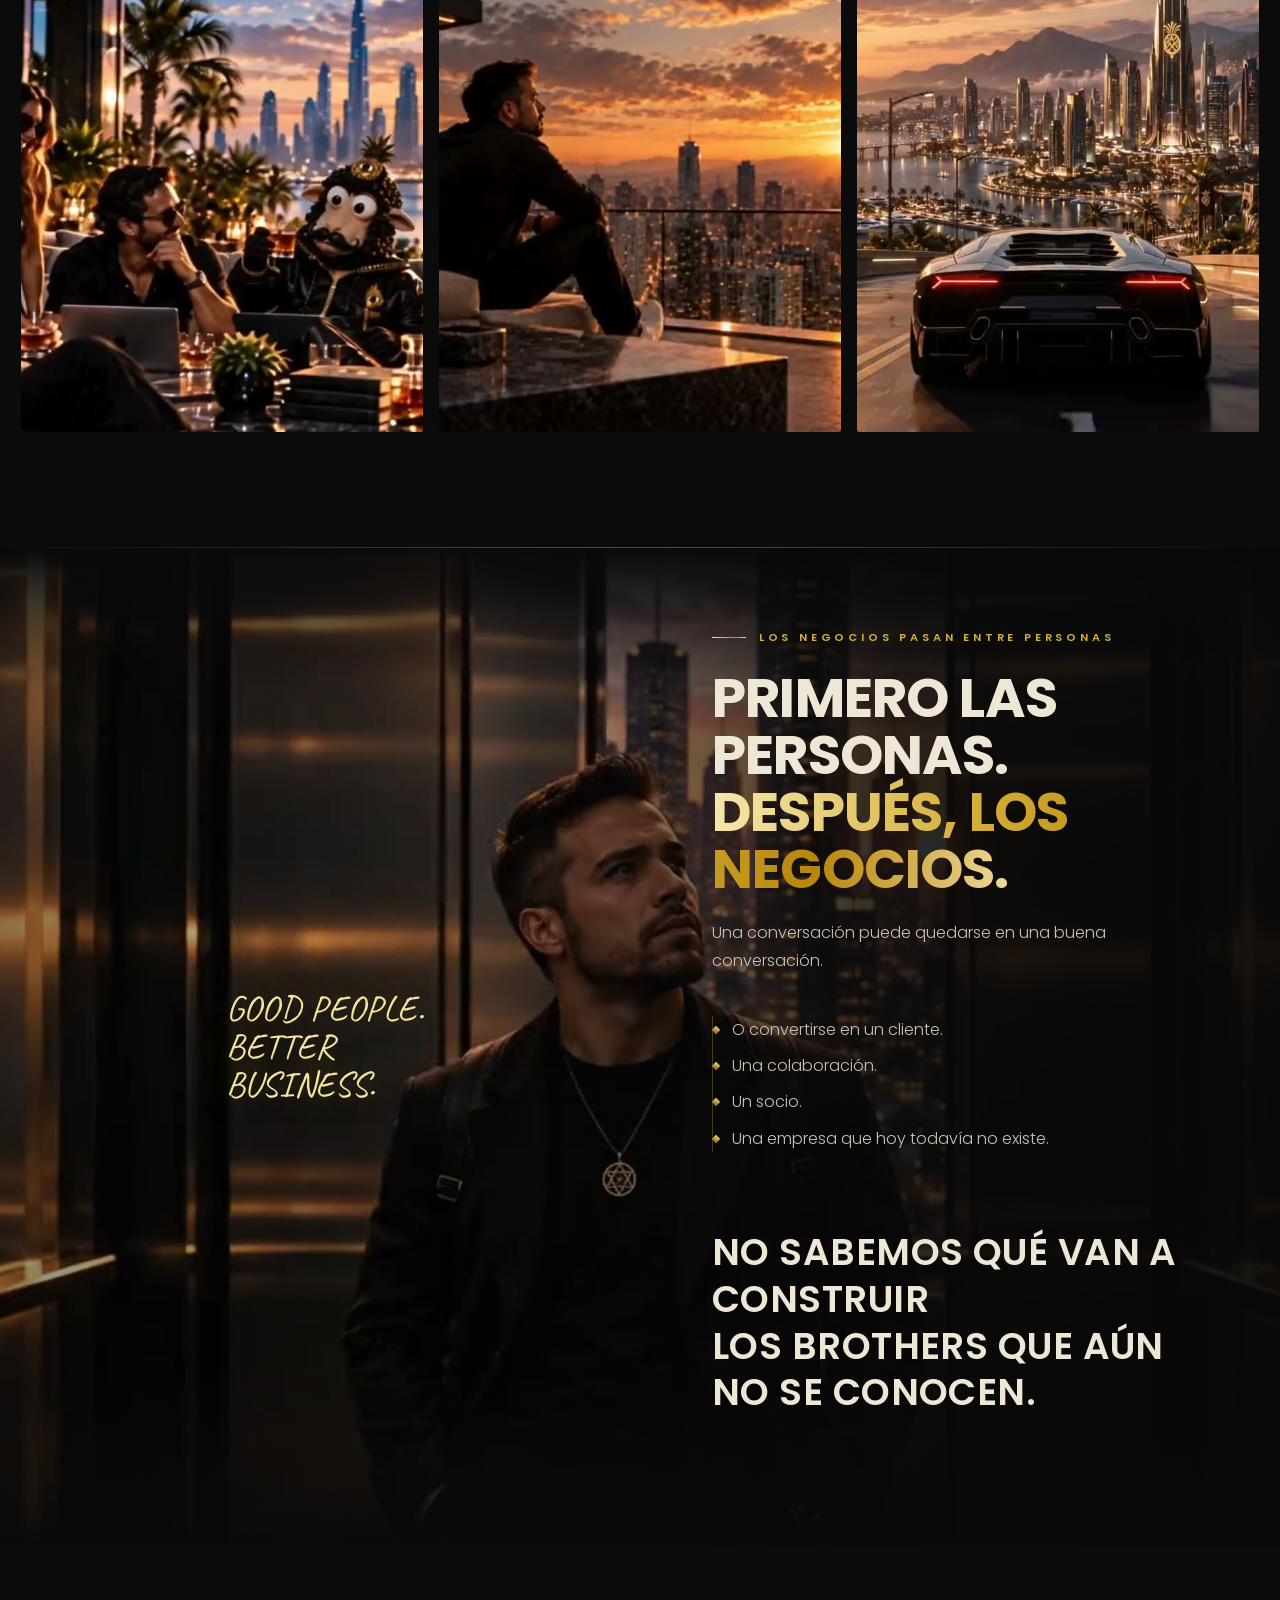
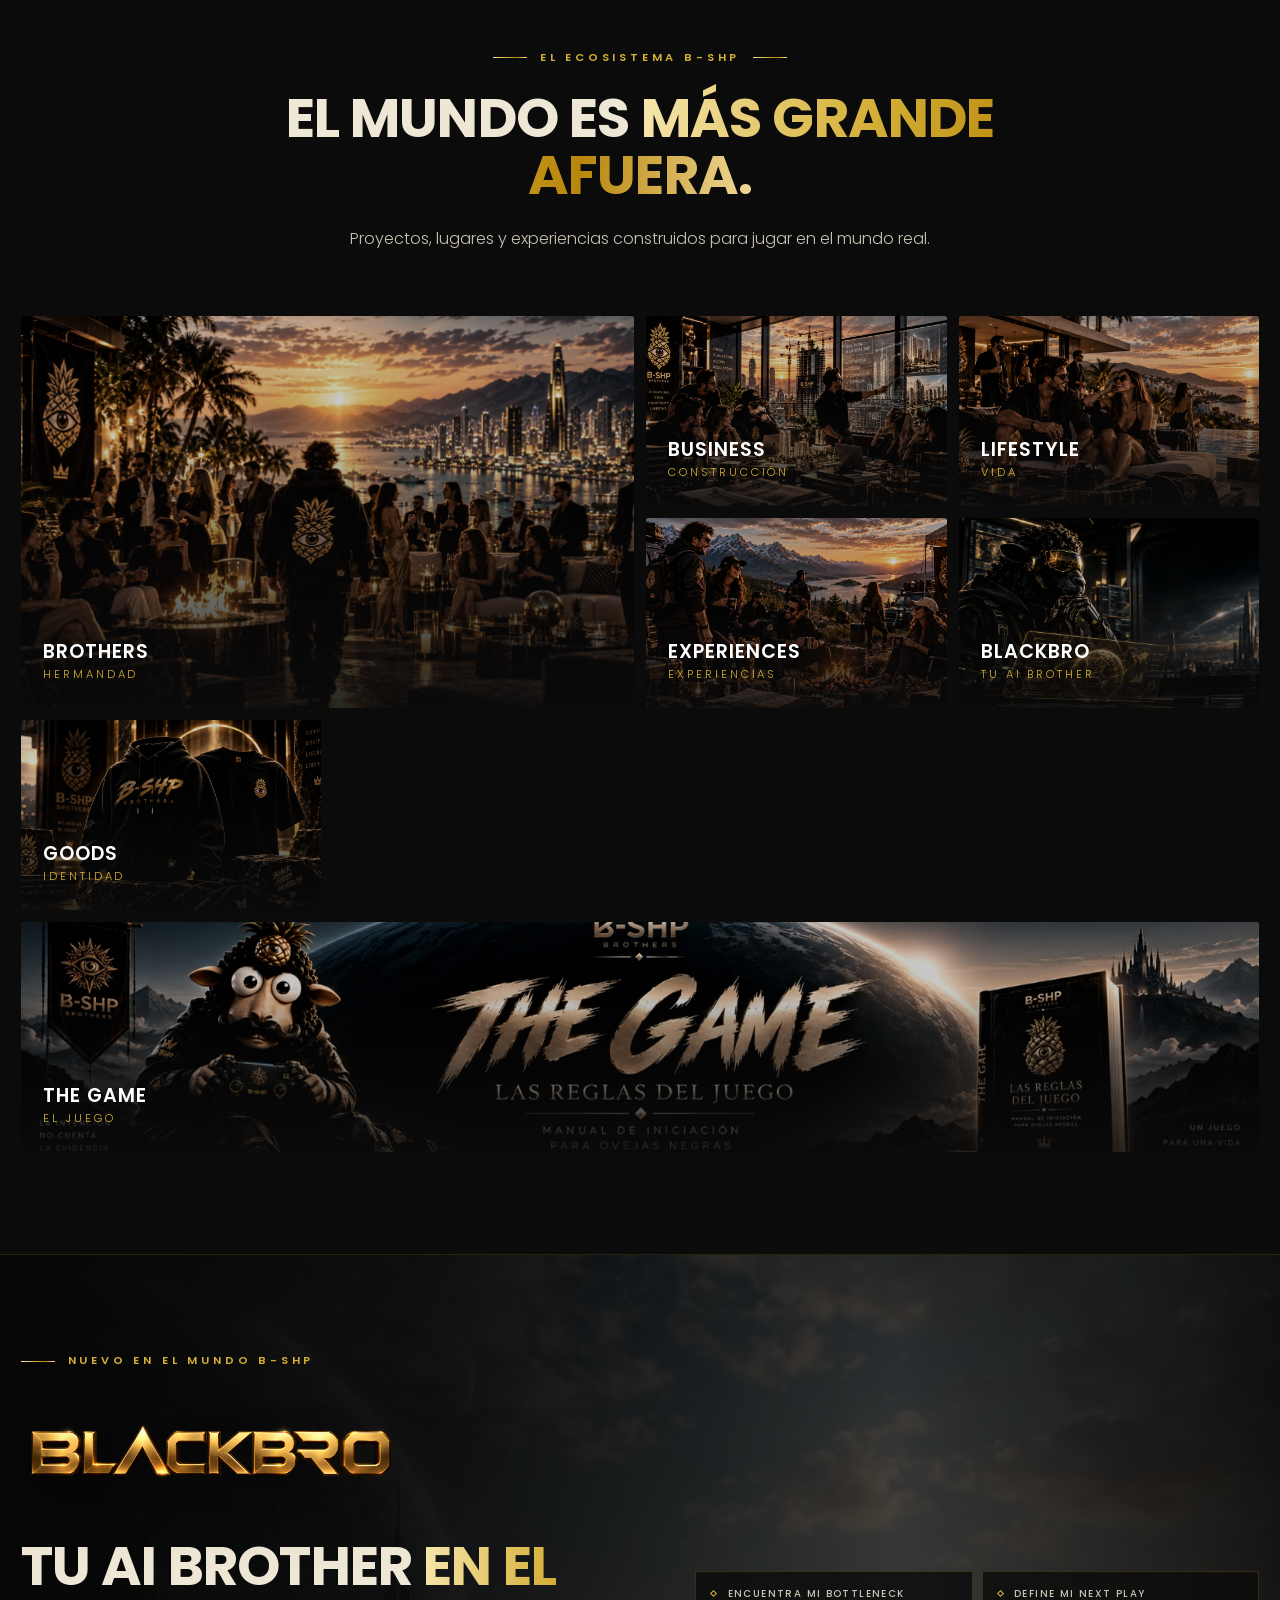
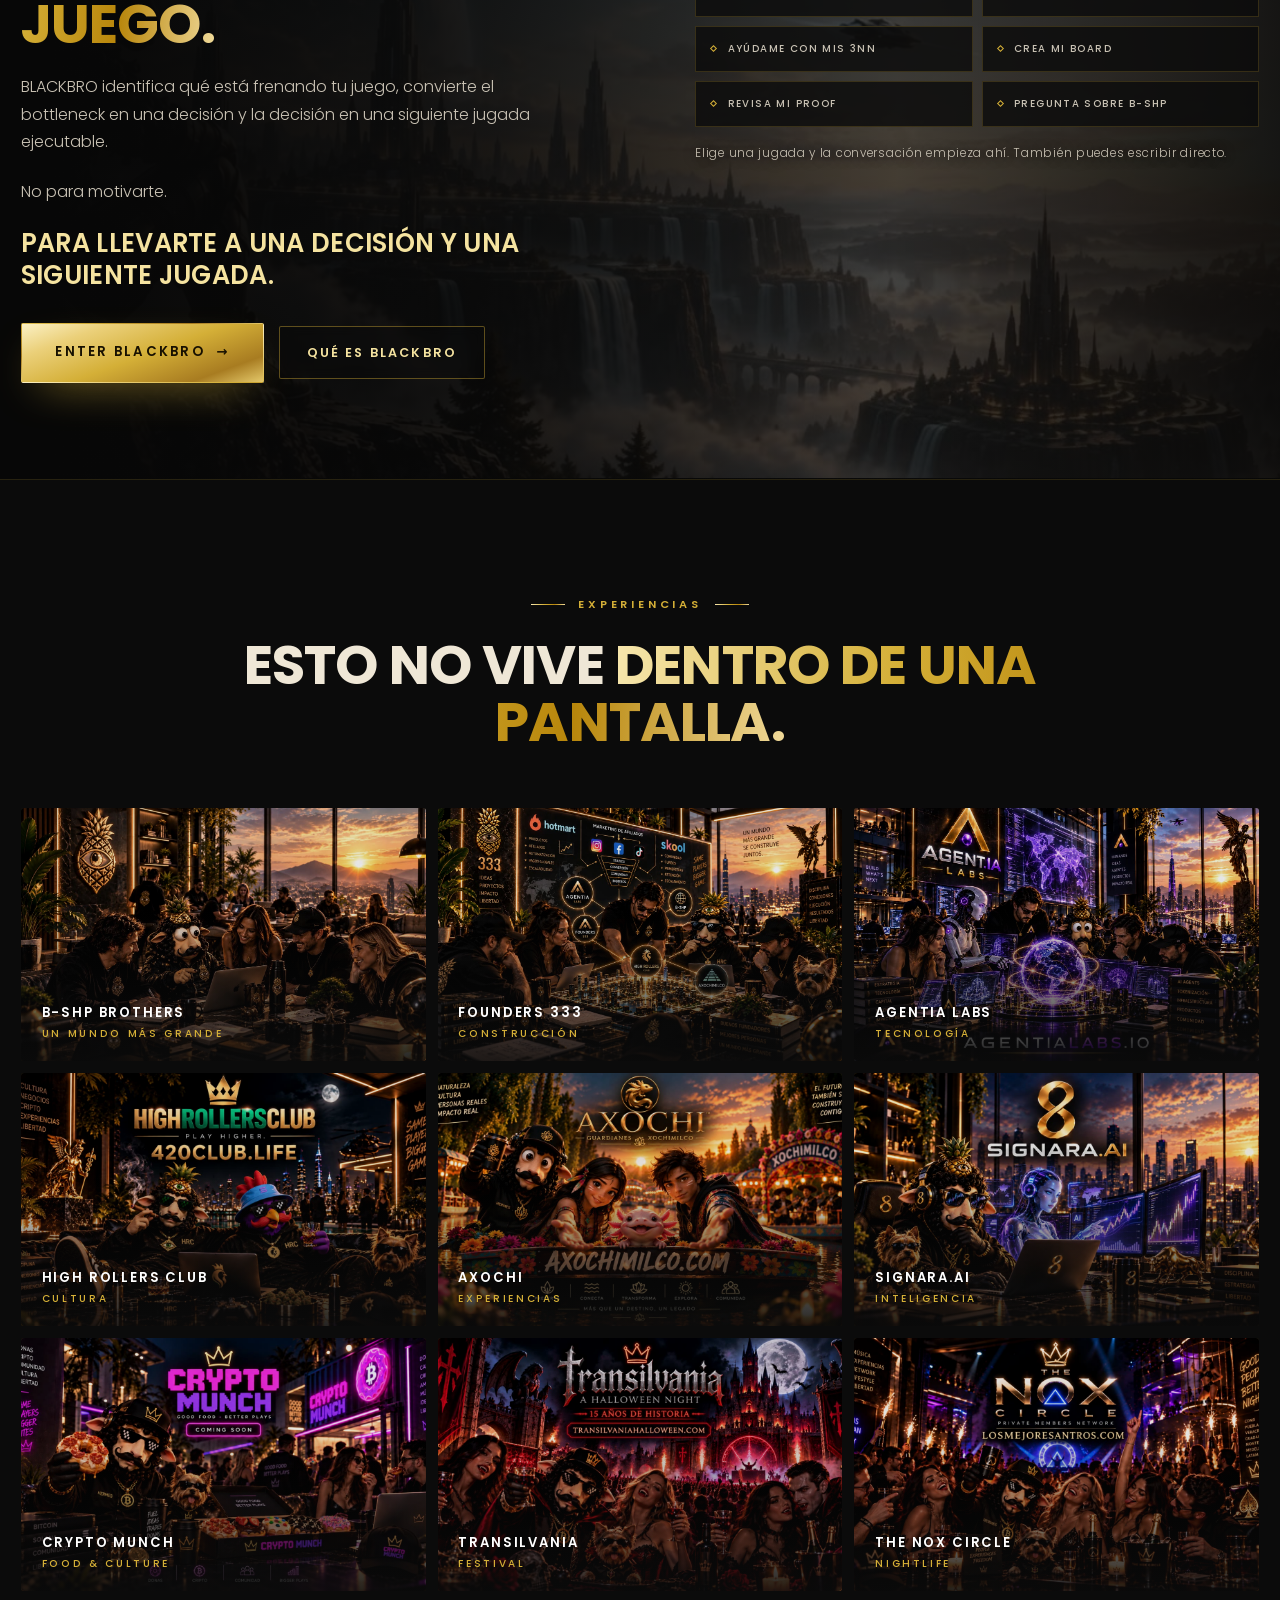
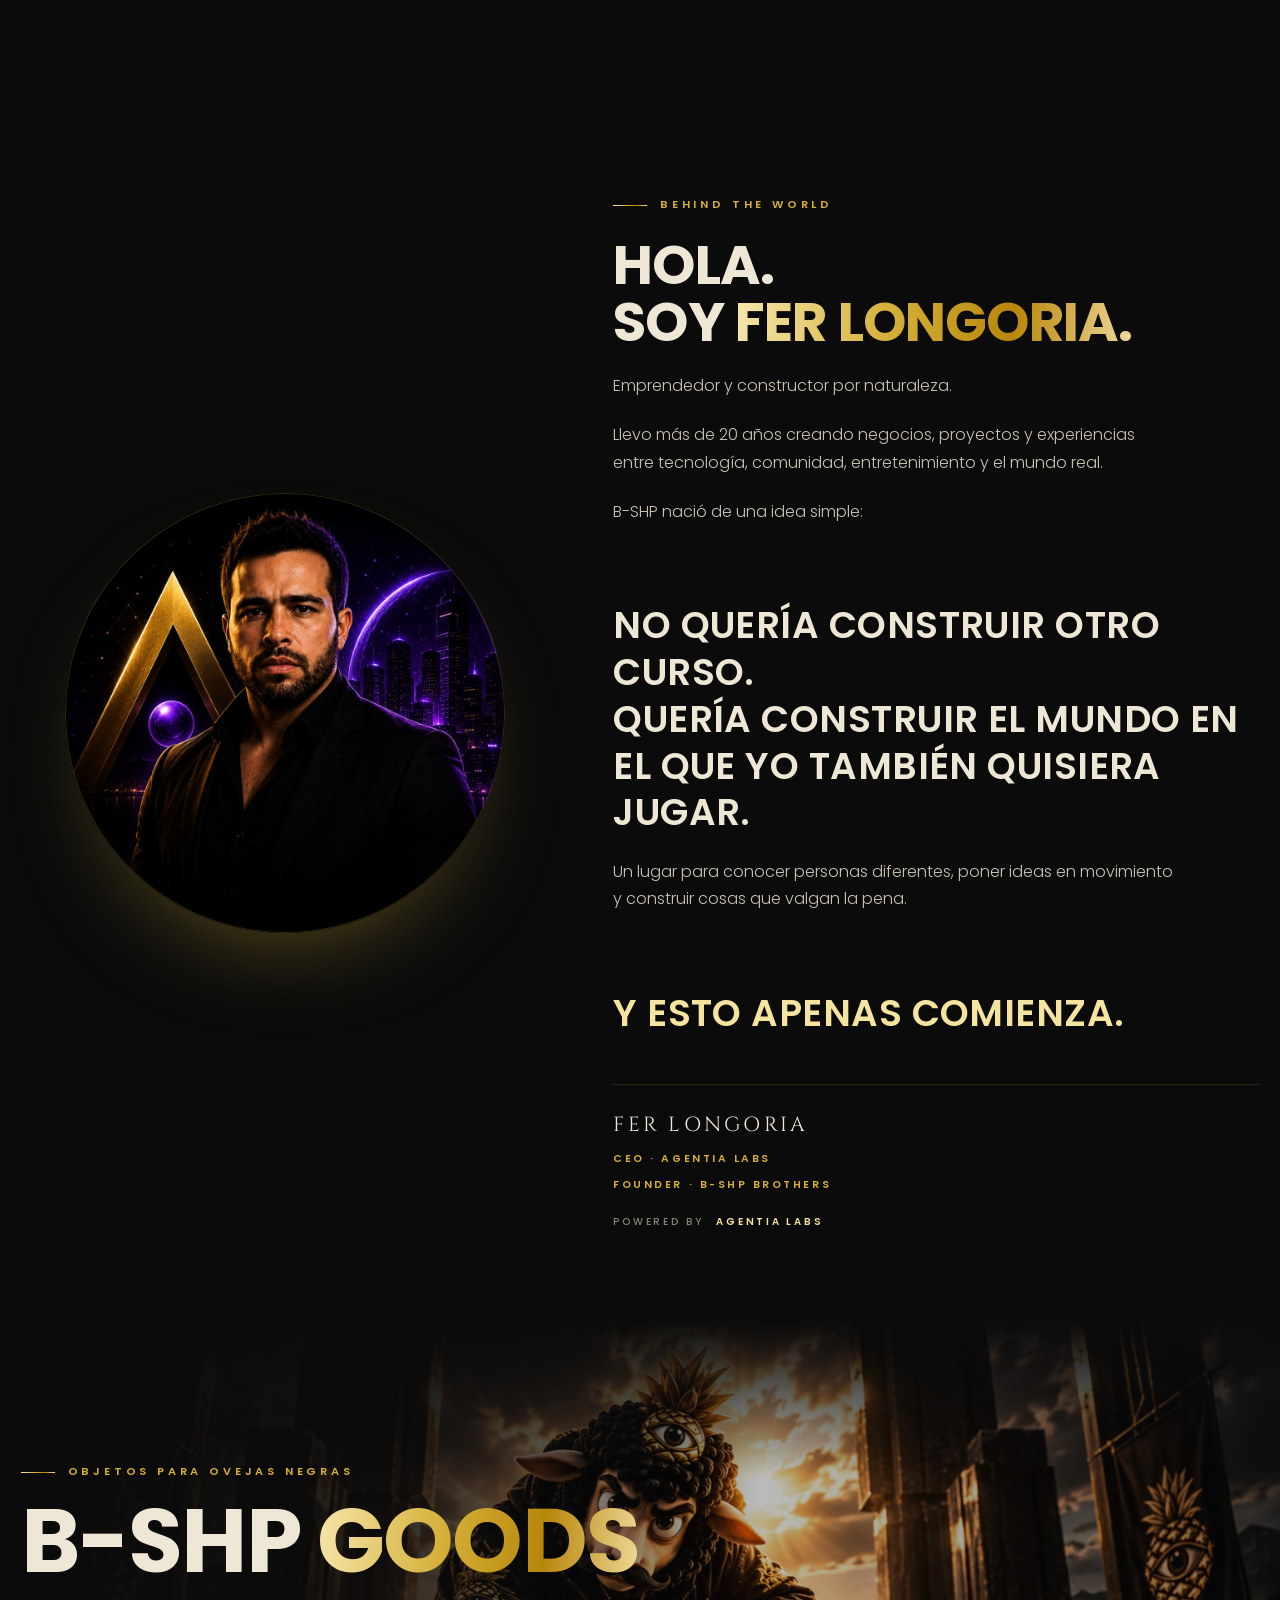
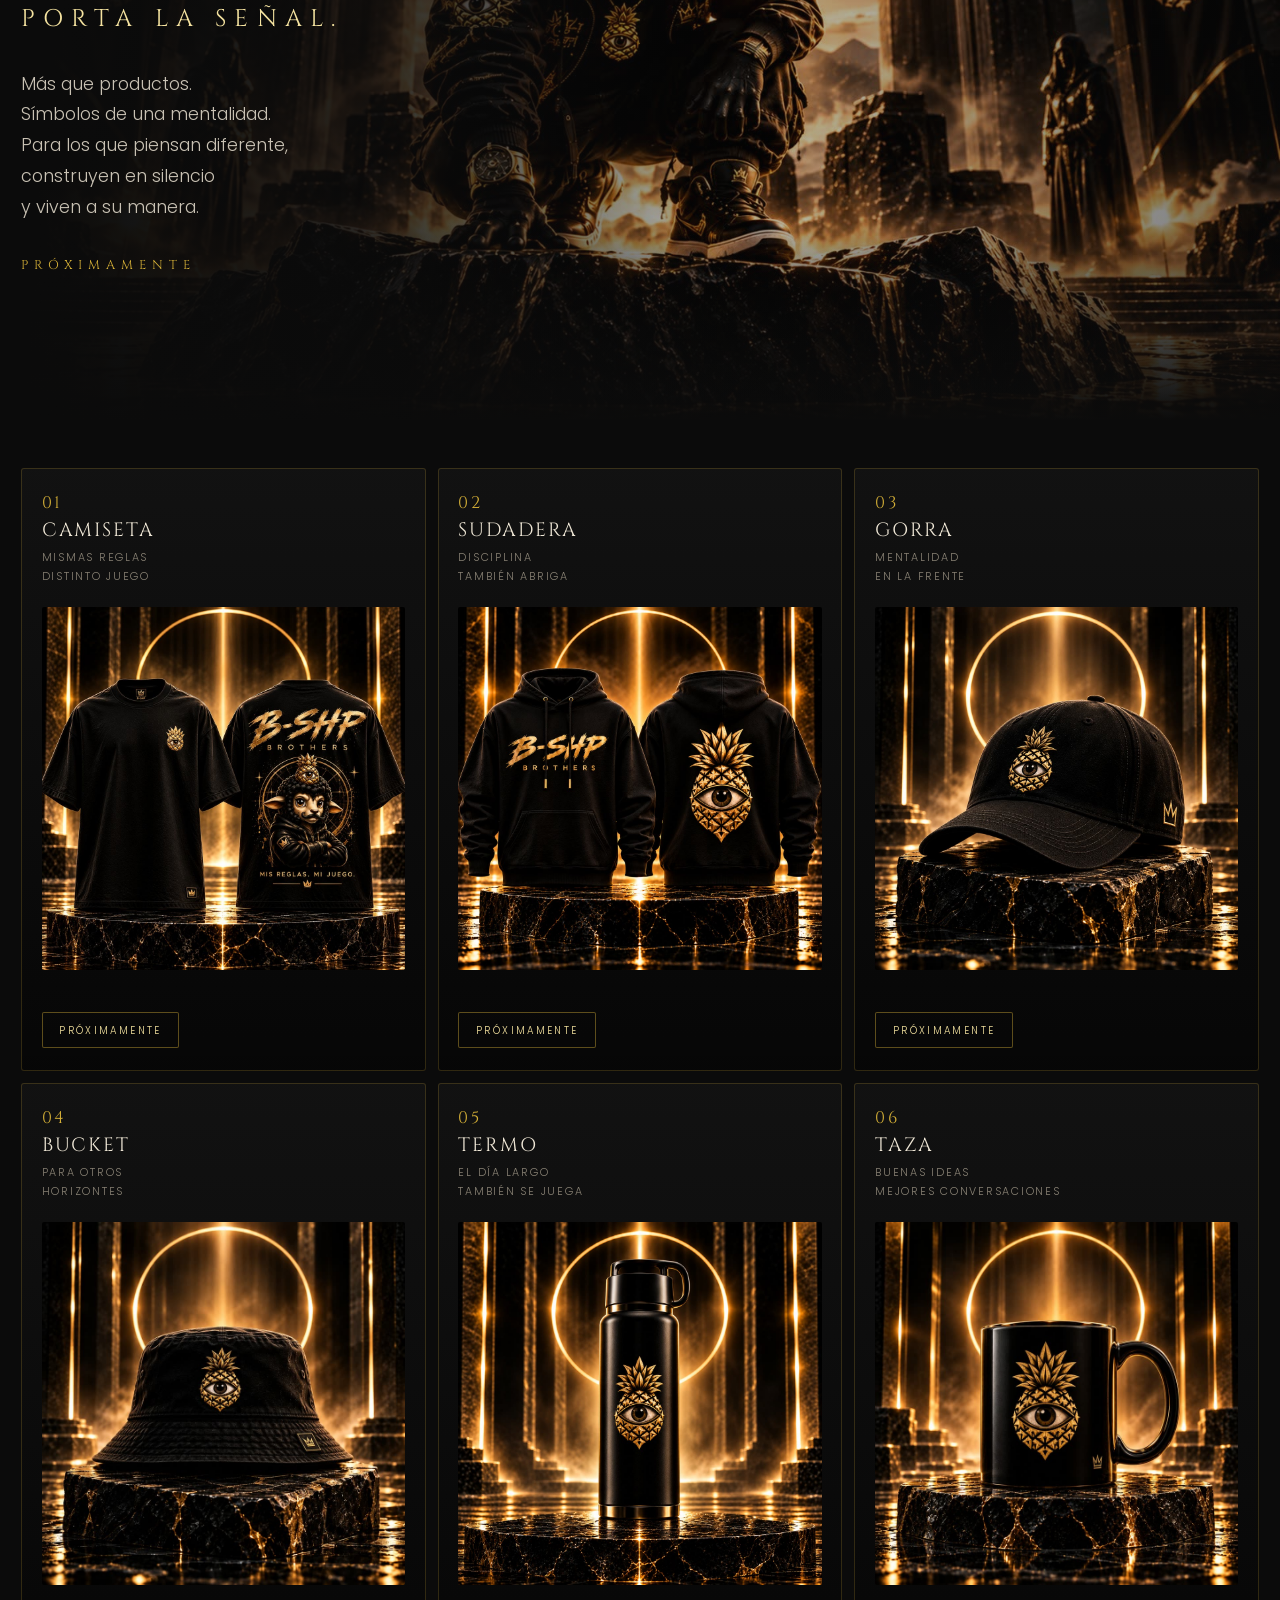
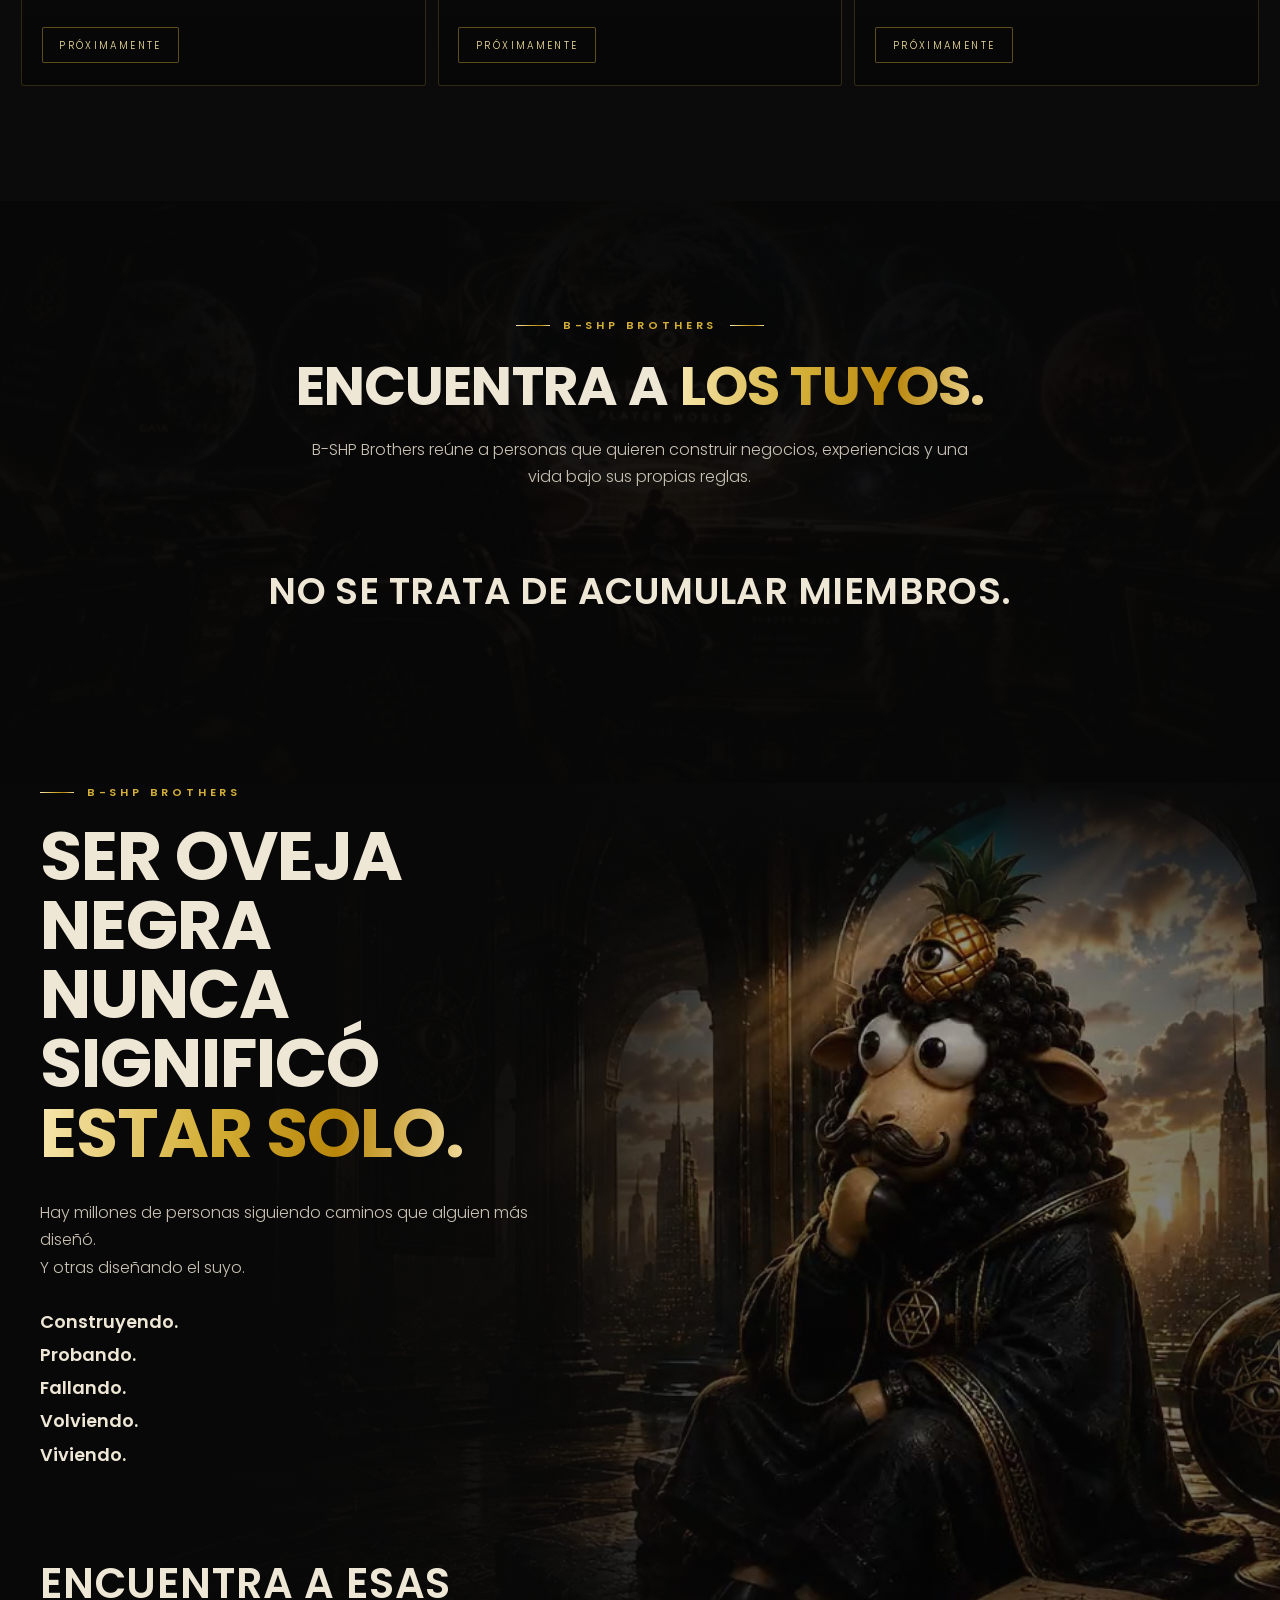
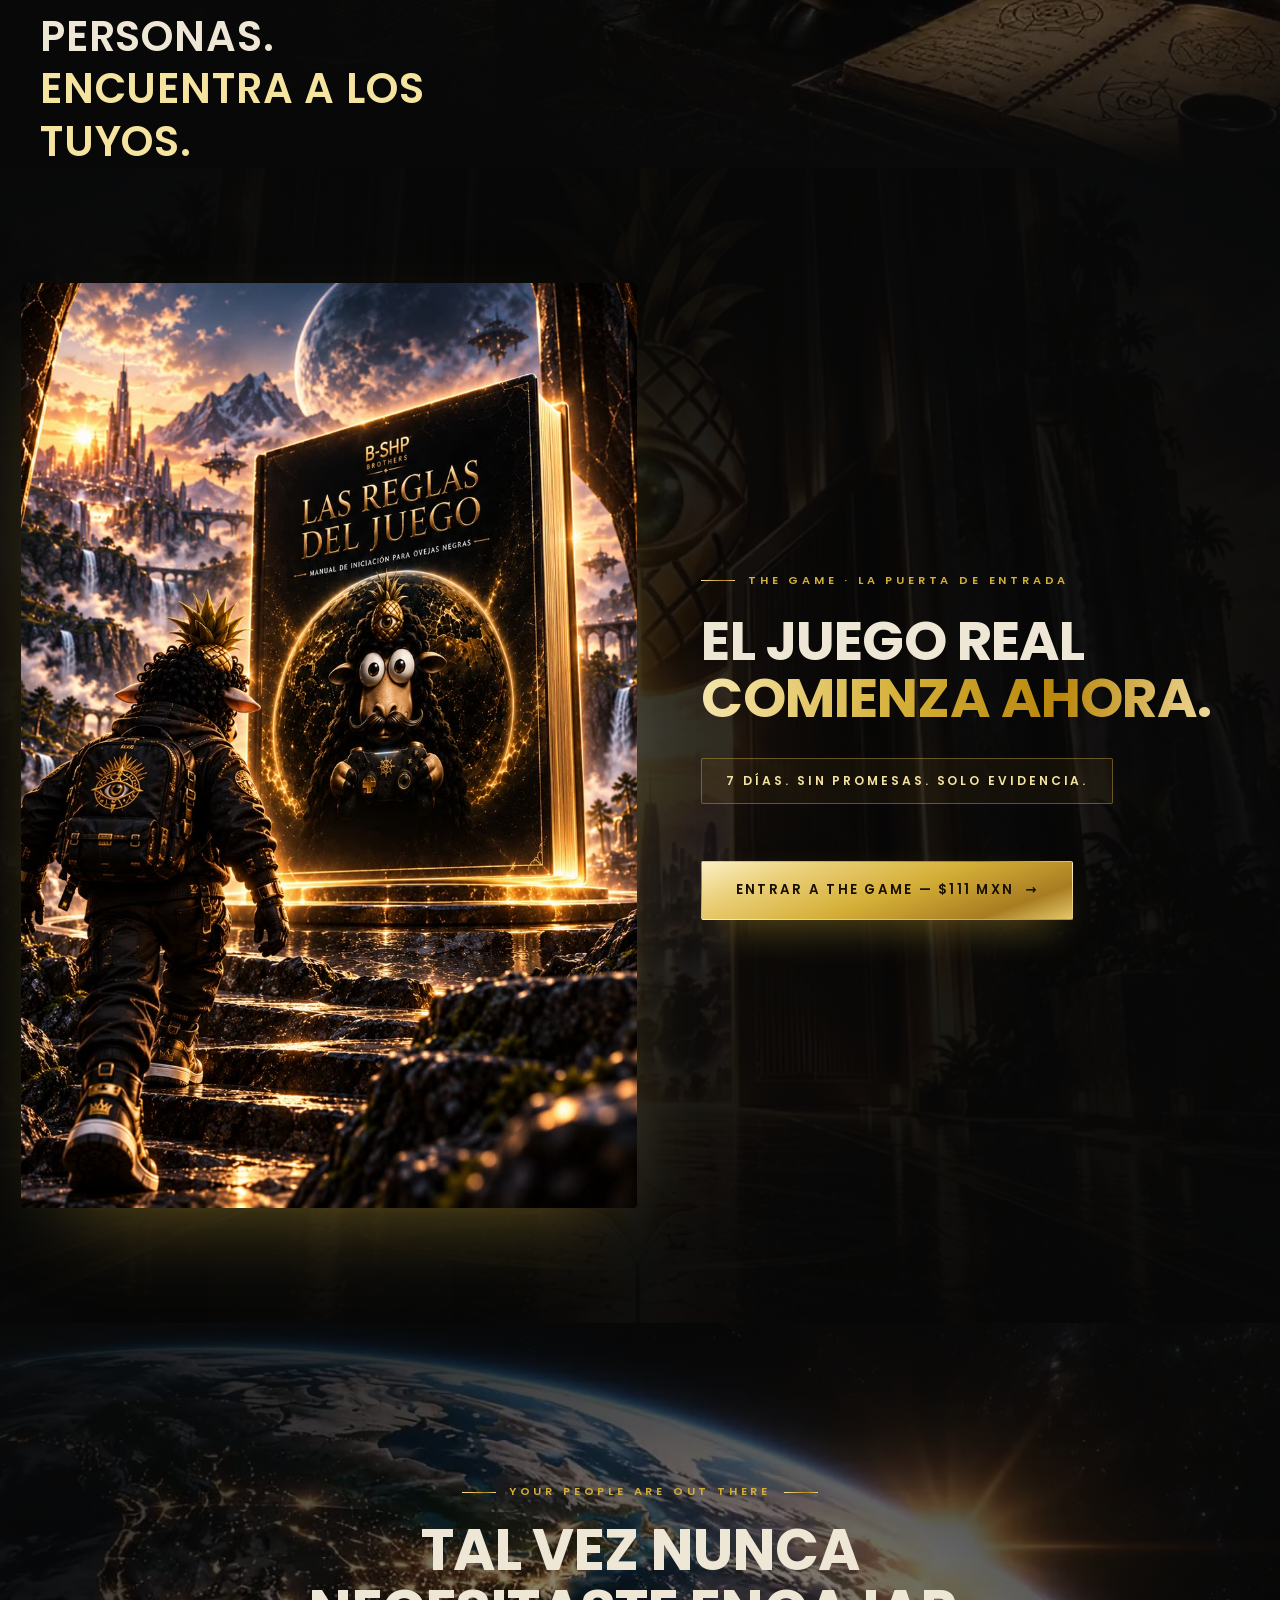
==== commit 0be9cf44: "BLACKBRO: la página, la puerta desde la home y la cañería de la key Las dos secciones que pidió Fer " ====
--- a/web/index.html
+++ b/web/index.html
@@ -28,6 +28,7 @@
       <img src="assets/img/logo-wordmark-v2.png" alt="B-SHP BROTHERS">
     </a>
     <nav class="nav__links" id="navLinks">
+      <a href="blackbro/index.html">BlackBro</a>
       <a href="#brothers">Brothers</a>
       <a href="#mundo">El mundo</a>
       <a href="#goods">Goods</a>
@@ -245,6 +246,10 @@
         <img src="assets/img/home/terr-experiences.jpg" alt="" loading="lazy">
         <span class="terr__txt"><b>Experiences</b><i>Experiencias</i></span>
       </a>
+      <a class="terr" href="blackbro/index.html" data-rv data-rv-d="4" data-track="blackbro_click" data-track-from="mapa_mundo">
+        <img src="assets/img/home/terr-blackbro.jpg" alt="" loading="lazy">
+        <span class="terr__txt"><b>BlackBro</b><i>Tu AI brother</i></span>
+      </a>
       <a class="terr" href="#goods" data-rv data-rv-d="5">
         <img src="assets/img/home/terr-goods.jpg" alt="" loading="lazy">
         <span class="terr__txt"><b>Goods</b><i>Identidad</i></span>
@@ -253,6 +258,55 @@
         <img src="assets/img/home/terr-thegame.jpg" alt="" loading="lazy">
         <span class="terr__txt"><b>The Game</b><i>El juego</i></span>
       </a>
+    </div>
+  </div>
+</section>
+
+<!-- ============================== 07b BLACKBRO · la puerta al agente ==============================
+     Sección nueva (17-sep). El mundo acaba de enseñarse en el mapa de arriba;
+     aquí entra la única pieza de ese mundo con la que se puede hablar.
+     La sección es la PUERTA: el producto vive entero en /blackbro.
+     Las seis jugadas son las del BUILD MASTER V1.1 y están congeladas.
+     ========================================================================= -->
+<section class="bbentrada" id="blackbro" data-view="blackbro_view">
+  <div class="bbentrada__media">
+    <video autoplay muted loop playsinline preload="none" poster="assets/img/blackbro/final-poster.jpg" data-lazy="assets/video/blackbro/final.mp4"></video>
+  </div>
+
+  <div class="wrap">
+    <div class="bbentrada__grid">
+      <div class="stack">
+        <p class="eyebrow" data-rv>Nuevo en el mundo B-SHP</p>
+
+        <img class="bbentrada__wordmark" src="assets/img/blackbro/wordmark.png" alt="BLACKBRO" data-rv data-rv-d="1">
+
+        <h2 class="h-lg" data-rv data-rv-d="1">Tu AI brother <span class="oro">en el juego.</span></h2>
+
+        <p class="lead" data-rv data-rv-d="2">
+          BLACKBRO identifica qué está frenando tu juego, convierte el bottleneck
+          en una decisión y la decisión en una siguiente jugada ejecutable.
+        </p>
+
+        <p class="lead" data-rv data-rv-d="3">No para motivarte.</p>
+        <p class="punch punch--oro" data-rv data-rv-d="3">Para llevarte a una decisión y una siguiente jugada.</p>
+
+        <div class="bbentrada__acciones" data-rv data-rv-d="4">
+          <a class="btn btn--gold btn--lg" href="blackbro/index.html" data-track="blackbro_enter_click" data-track-from="seccion_home">Enter BlackBro <i>&rarr;</i></a>
+          <a class="btn btn--ghost" href="blackbro/index.html#que-es" data-track="blackbro_click" data-track-from="seccion_home_que_es">Qué es BlackBro</a>
+        </div>
+      </div>
+
+      <div data-rv data-rv-d="2">
+        <div class="bbentrada__jugadas">
+          <a class="bbentrada__jugada" href="blackbro/index.html?play=bottleneck">ENCUENTRA MI BOTTLENECK</a>
+          <a class="bbentrada__jugada" href="blackbro/index.html?play=next_play">DEFINE MI NEXT PLAY</a>
+          <a class="bbentrada__jugada" href="blackbro/index.html?play=tres_nn">AY&Uacute;DAME CON MIS 3NN</a>
+          <a class="bbentrada__jugada" href="blackbro/index.html?play=board">CREA MI BOARD</a>
+          <a class="bbentrada__jugada" href="blackbro/index.html?play=proof">REVISA MI PROOF</a>
+          <a class="bbentrada__jugada" href="blackbro/index.html?play=sobre_bshp">PREGUNTA SOBRE B-SHP</a>
+        </div>
+        <p class="bbentrada__nota">Elige una jugada y la conversaci&oacute;n empieza ah&iacute;. Tambi&eacute;n puedes escribir directo.</p>
+      </div>
     </div>
   </div>
 </section>
@@ -536,6 +590,7 @@
         <p class="foot__tag">Beyond the herd.</p>
       </div>
       <nav class="foot__links">
+        <a href="blackbro/index.html" data-track="blackbro_click" data-track-from="footer">BlackBro</a>
         <a href="thegame/" data-track="thegame_click" data-track-from="footer">The Game</a>
         <a href="#brothers">Brothers</a>
         <a href="#goods">Goods</a>
--- a/web/assets/css/home-v2.css
+++ b/web/assets/css/home-v2.css
@@ -790,3 +790,35 @@
   .exp__grid--marcas figcaption{left:1.2rem;right:1.2rem;bottom:1.05rem;font-size:.8rem;letter-spacing:.18em;gap:.3rem}
   .exp__grid--marcas figcaption i{font-size:.62rem;letter-spacing:.24em}
 }
+
+/* ============================================================
+   BLACKBRO · la puerta desde la home
+   La sección vive en la home; el producto vive en /blackbro.
+   (El resto del sistema visual de BLACKBRO está en blackbro.css)
+   ============================================================ */
+.bbentrada{position:relative;overflow:hidden;padding:clamp(4rem,7.5vw,7rem) 0;border-block:1px solid rgba(212,175,55,.14)}
+.bbentrada__media{position:absolute;inset:0;z-index:0}
+.bbentrada__media video,.bbentrada__media img{width:100%;height:100%;object-fit:cover;opacity:.42}
+.bbentrada__media::after{
+  content:'';position:absolute;inset:0;
+  background:linear-gradient(90deg,#070707 4%,rgba(7,7,7,.82) 38%,rgba(7,7,7,.42) 70%,rgba(7,7,7,.86) 100%);
+}
+.bbentrada .wrap{position:relative;z-index:2}
+.bbentrada__grid{display:grid;grid-template-columns:minmax(0,1.05fr) minmax(0,.95fr);gap:clamp(2rem,4vw,4rem);align-items:center}
+.bbentrada__wordmark{width:min(100%,380px);height:auto;margin:0 0 1.3rem;filter:drop-shadow(0 10px 34px rgba(0,0,0,.7))}
+.bbentrada__acciones{display:flex;flex-wrap:wrap;gap:.9rem;align-items:center;margin-top:2rem}
+.bbentrada__jugadas{display:grid;grid-template-columns:repeat(2,minmax(0,1fr));gap:.55rem}
+.bbentrada__jugada{
+  display:flex;align-items:center;gap:.7rem;padding:.85rem .95rem;
+  border:1px solid var(--linea);background:rgba(12,12,12,.82);color:var(--texto);
+  font-family:var(--ff-display);font-weight:500;font-size:.62rem;letter-spacing:.14em;text-transform:uppercase;
+  transition:border-color .3s,color .3s,background .3s,transform .3s;
+}
+.bbentrada__jugada::before{content:'';width:5px;height:5px;border:1px solid var(--oro);transform:rotate(45deg);flex:0 0 auto}
+.bbentrada__jugada:hover{border-color:var(--oro);color:var(--oro-claro);background:rgba(212,175,55,.08);transform:translateY(-2px)}
+.bbentrada__nota{font-size:.74rem;color:var(--texto);letter-spacing:.06em;margin:1rem 0 0;text-shadow:0 1px 12px rgba(0,0,0,.95)}
+@media (max-width:900px){
+  .bbentrada__grid{grid-template-columns:minmax(0,1fr)}
+  .bbentrada__jugadas{grid-template-columns:repeat(2,minmax(0,1fr))}
+}
+@media (max-width:480px){.bbentrada__jugadas{grid-template-columns:minmax(0,1fr)}}
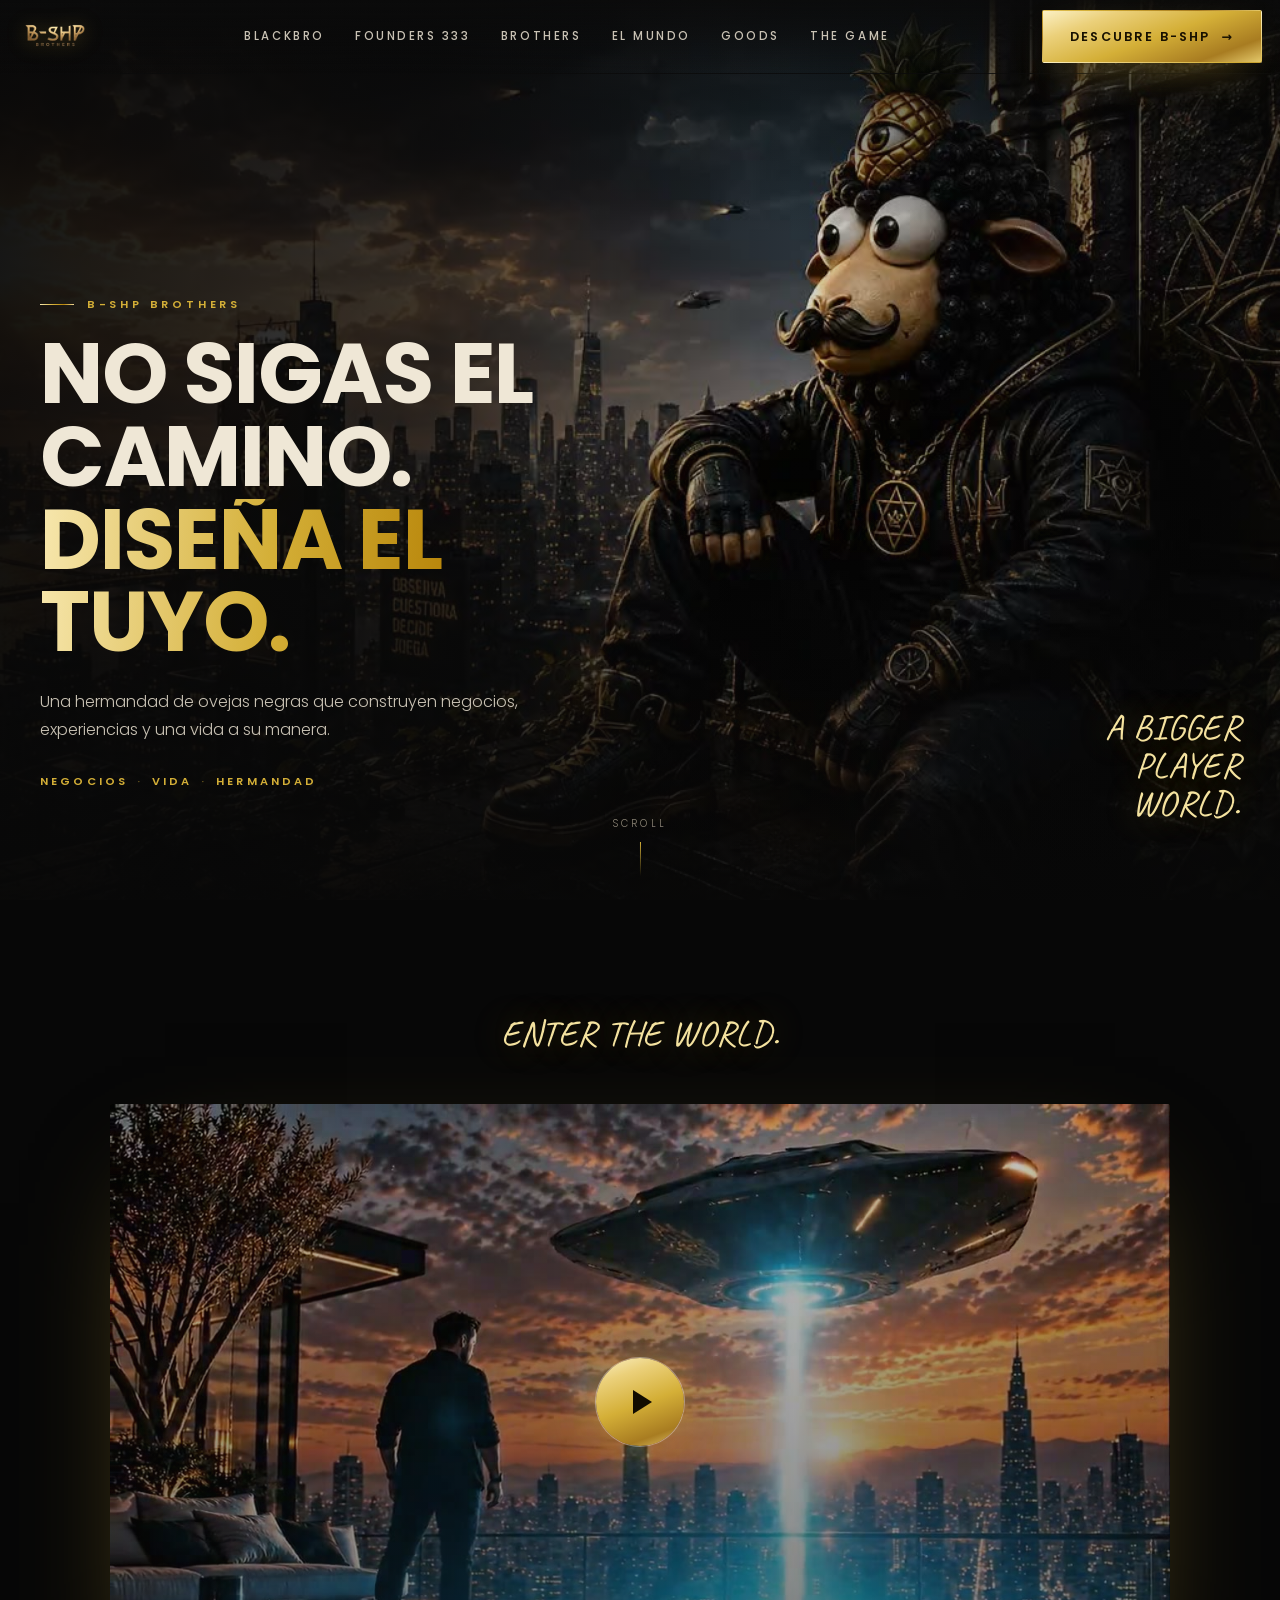
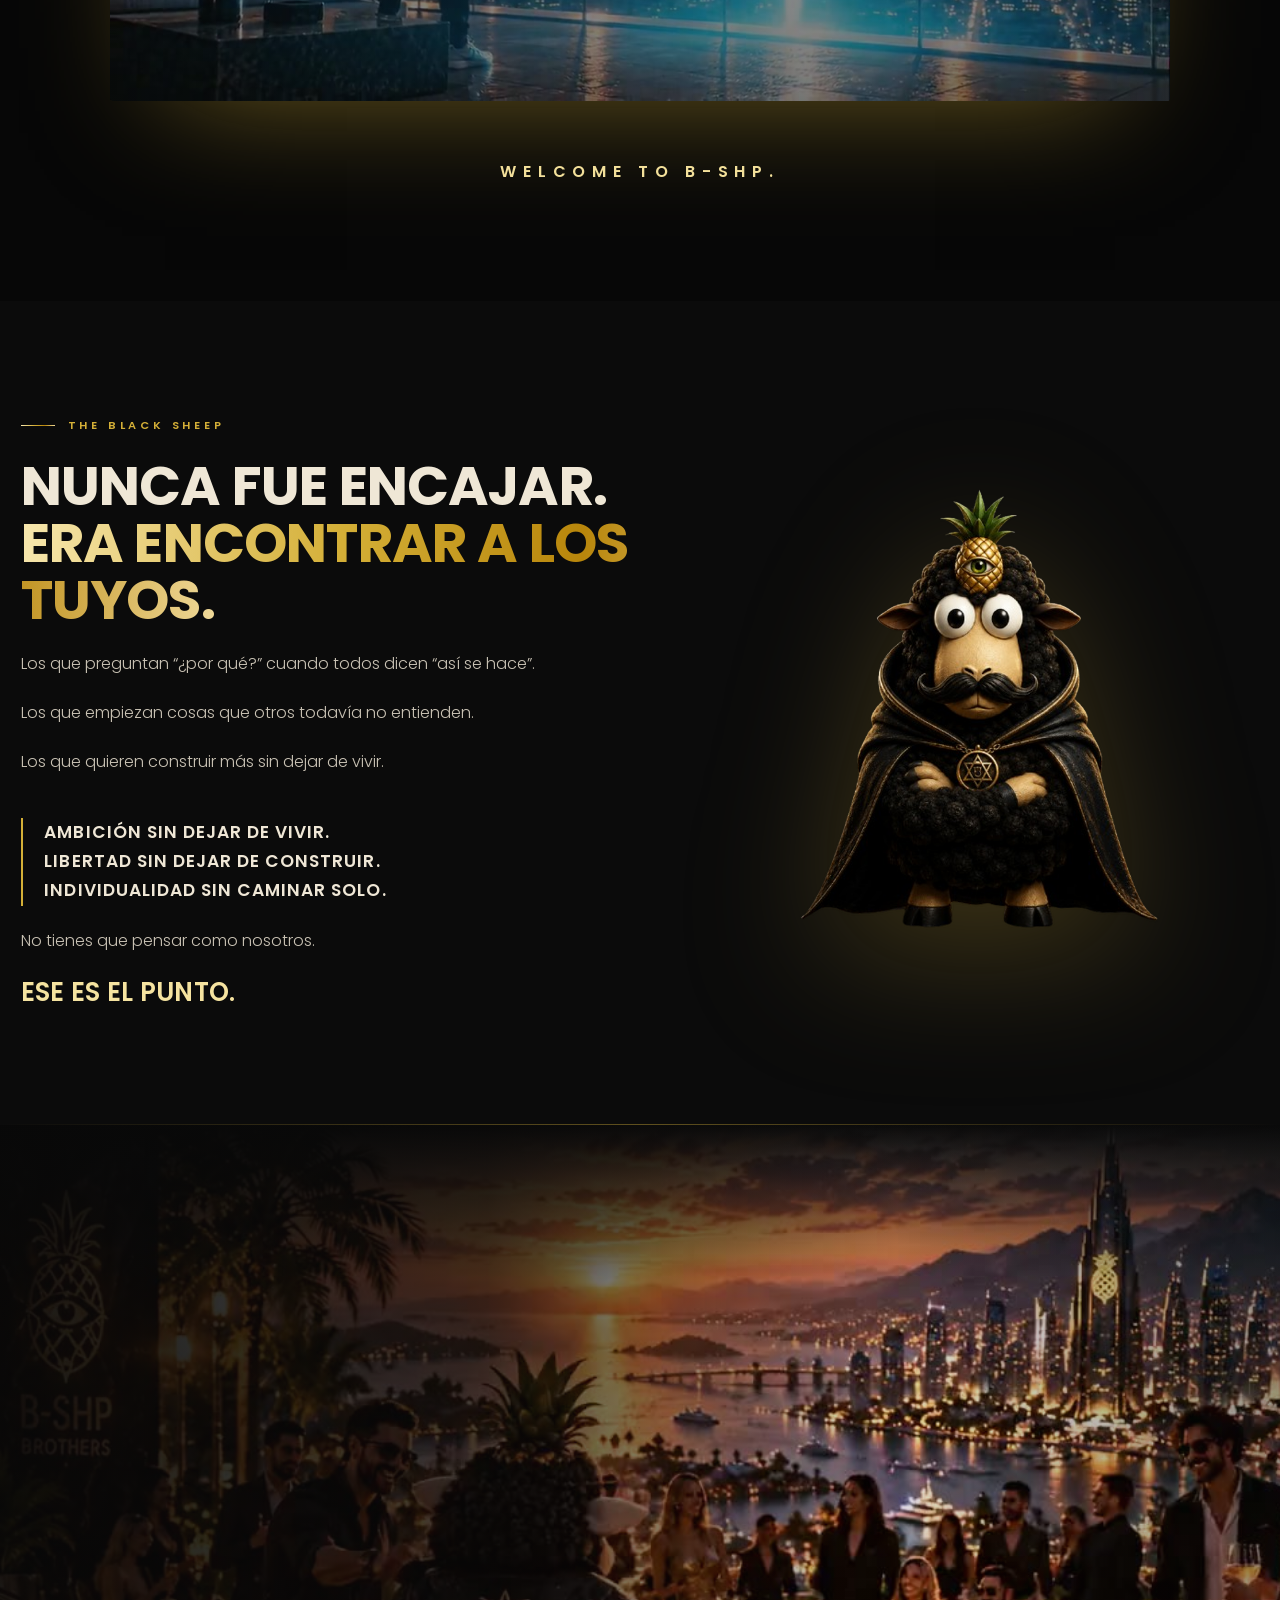
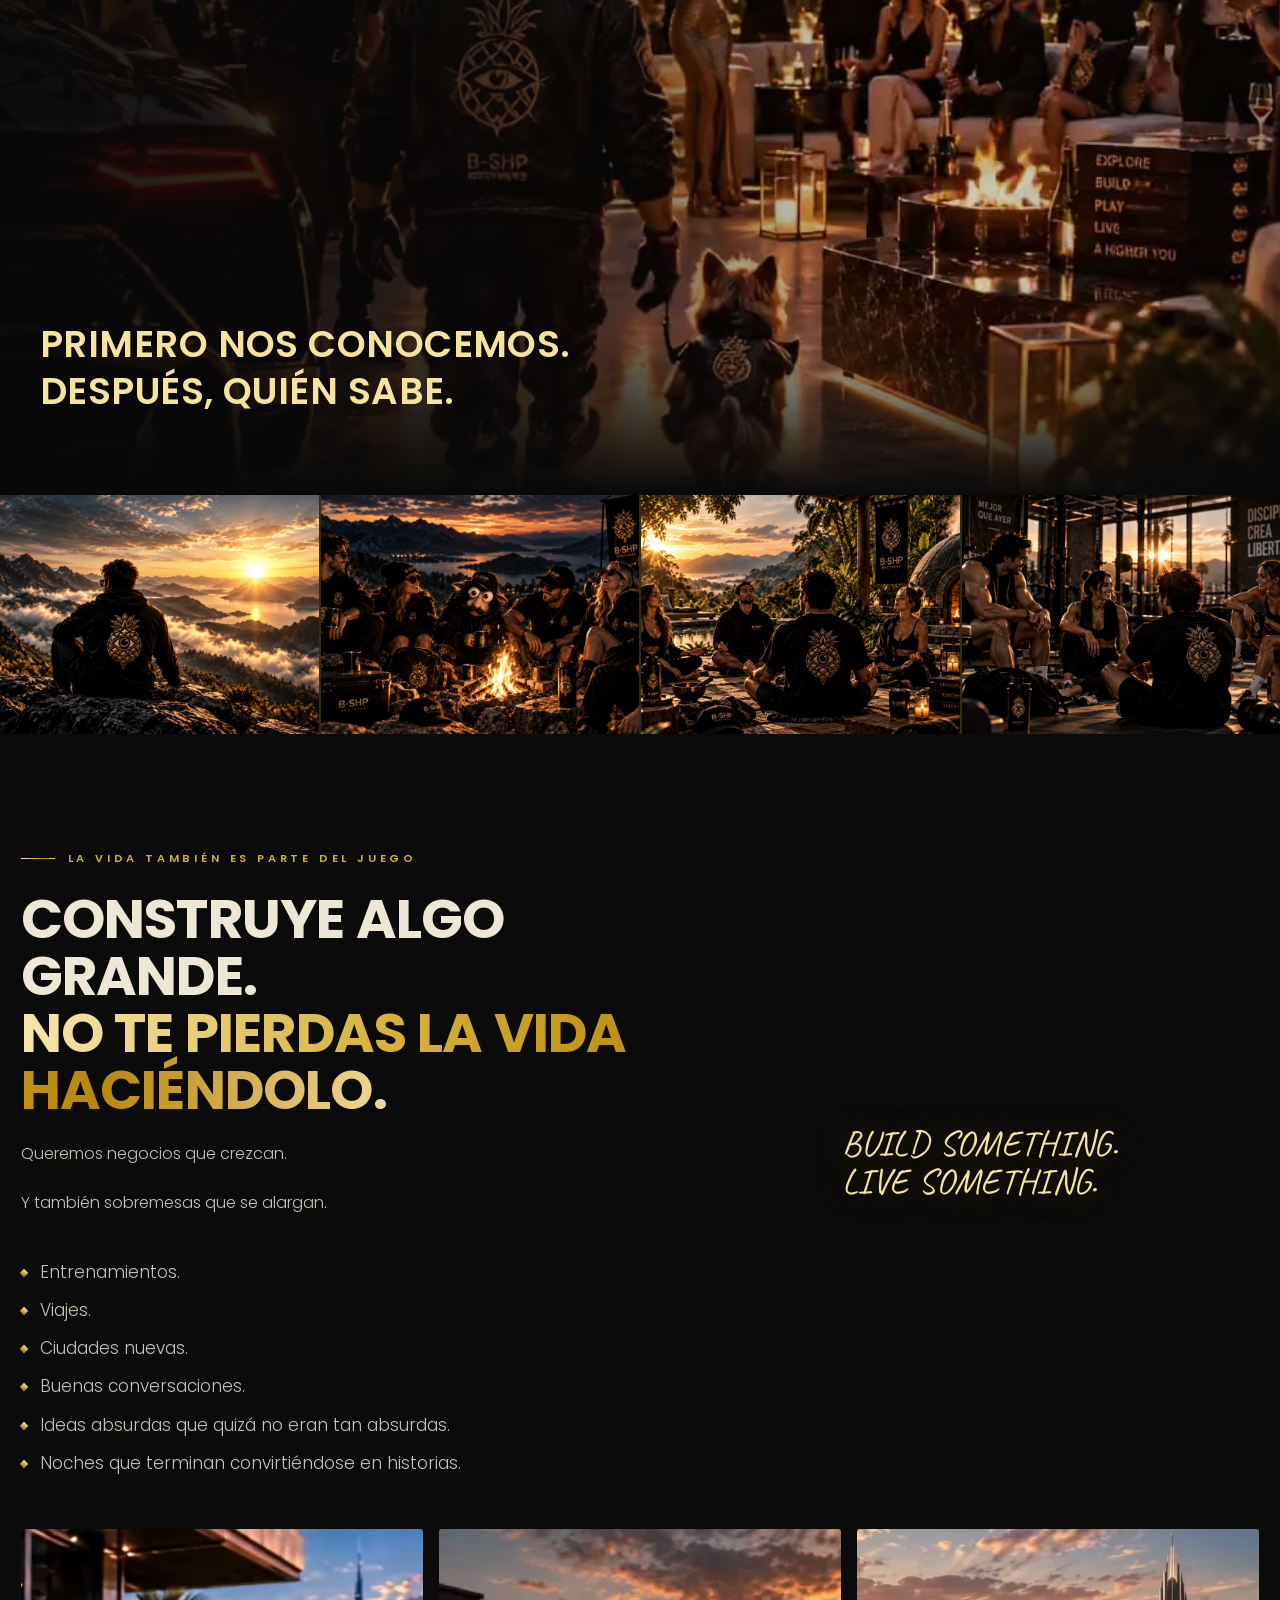
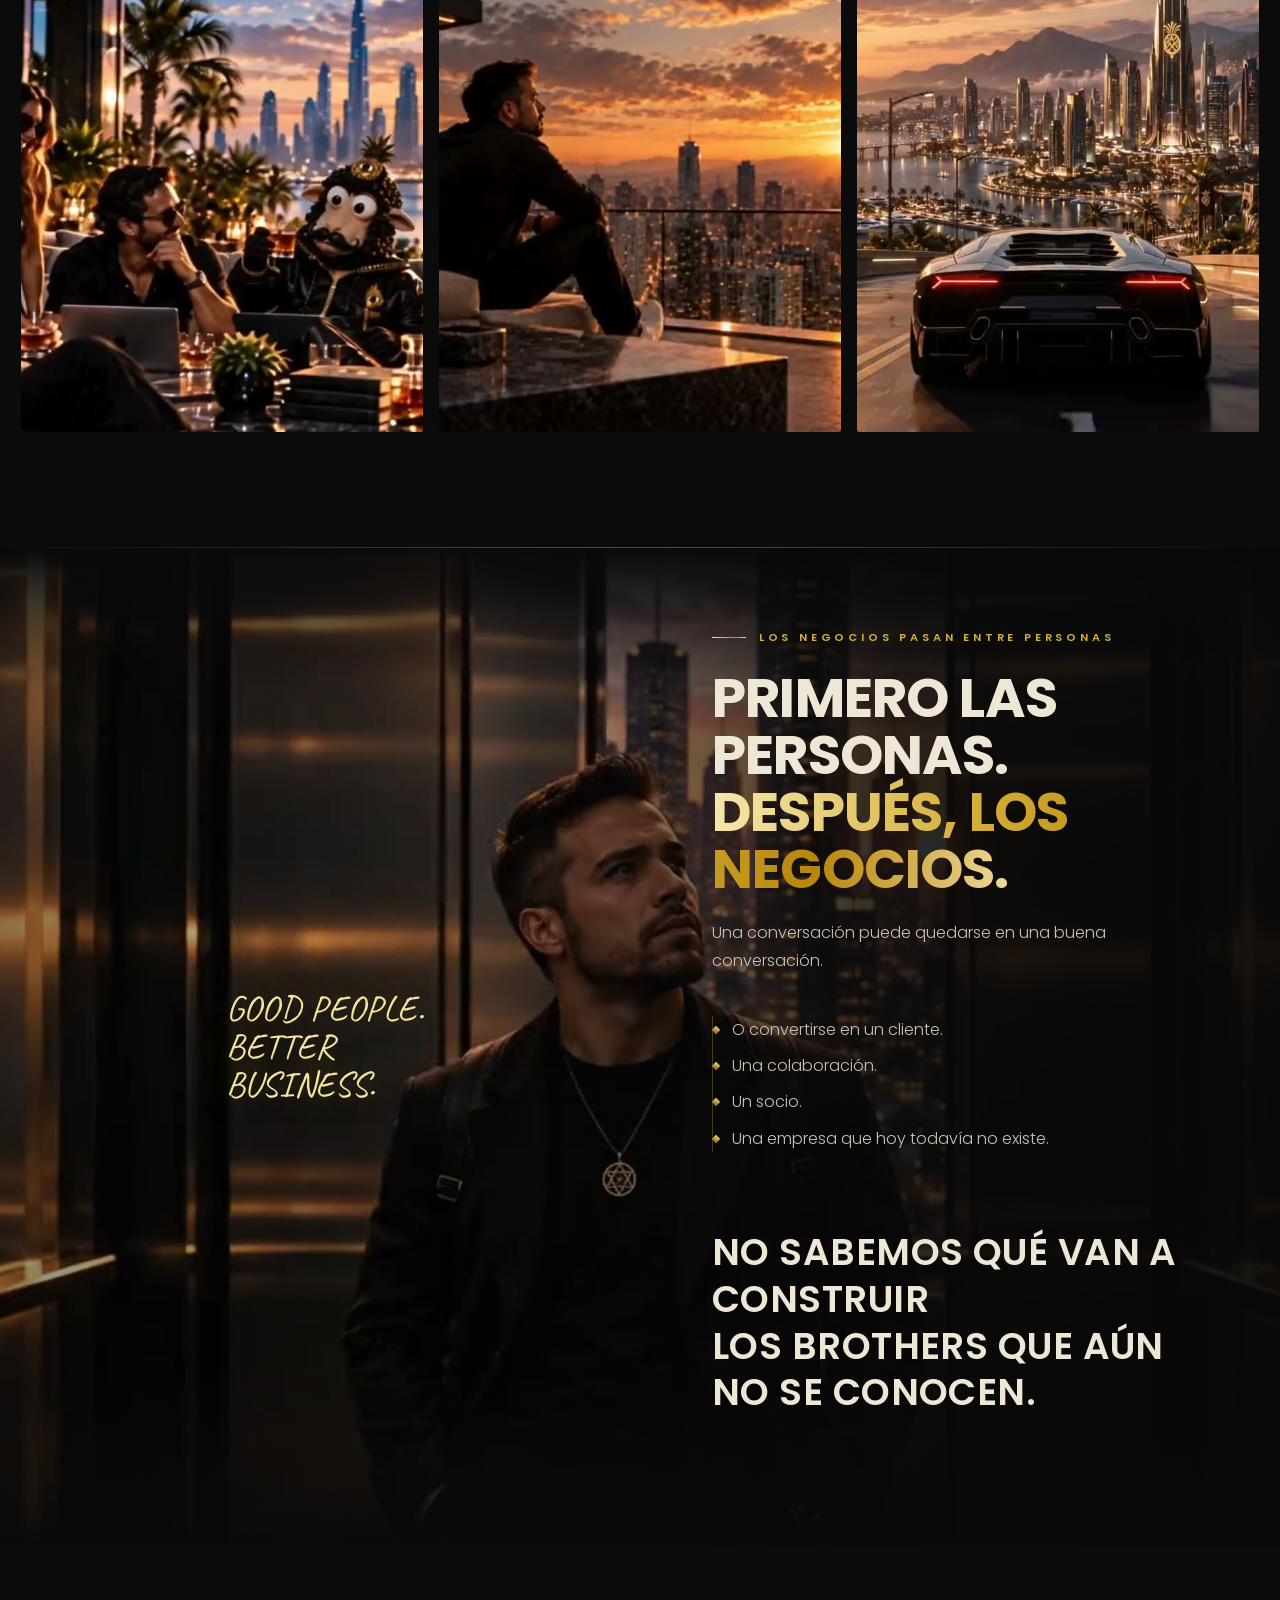
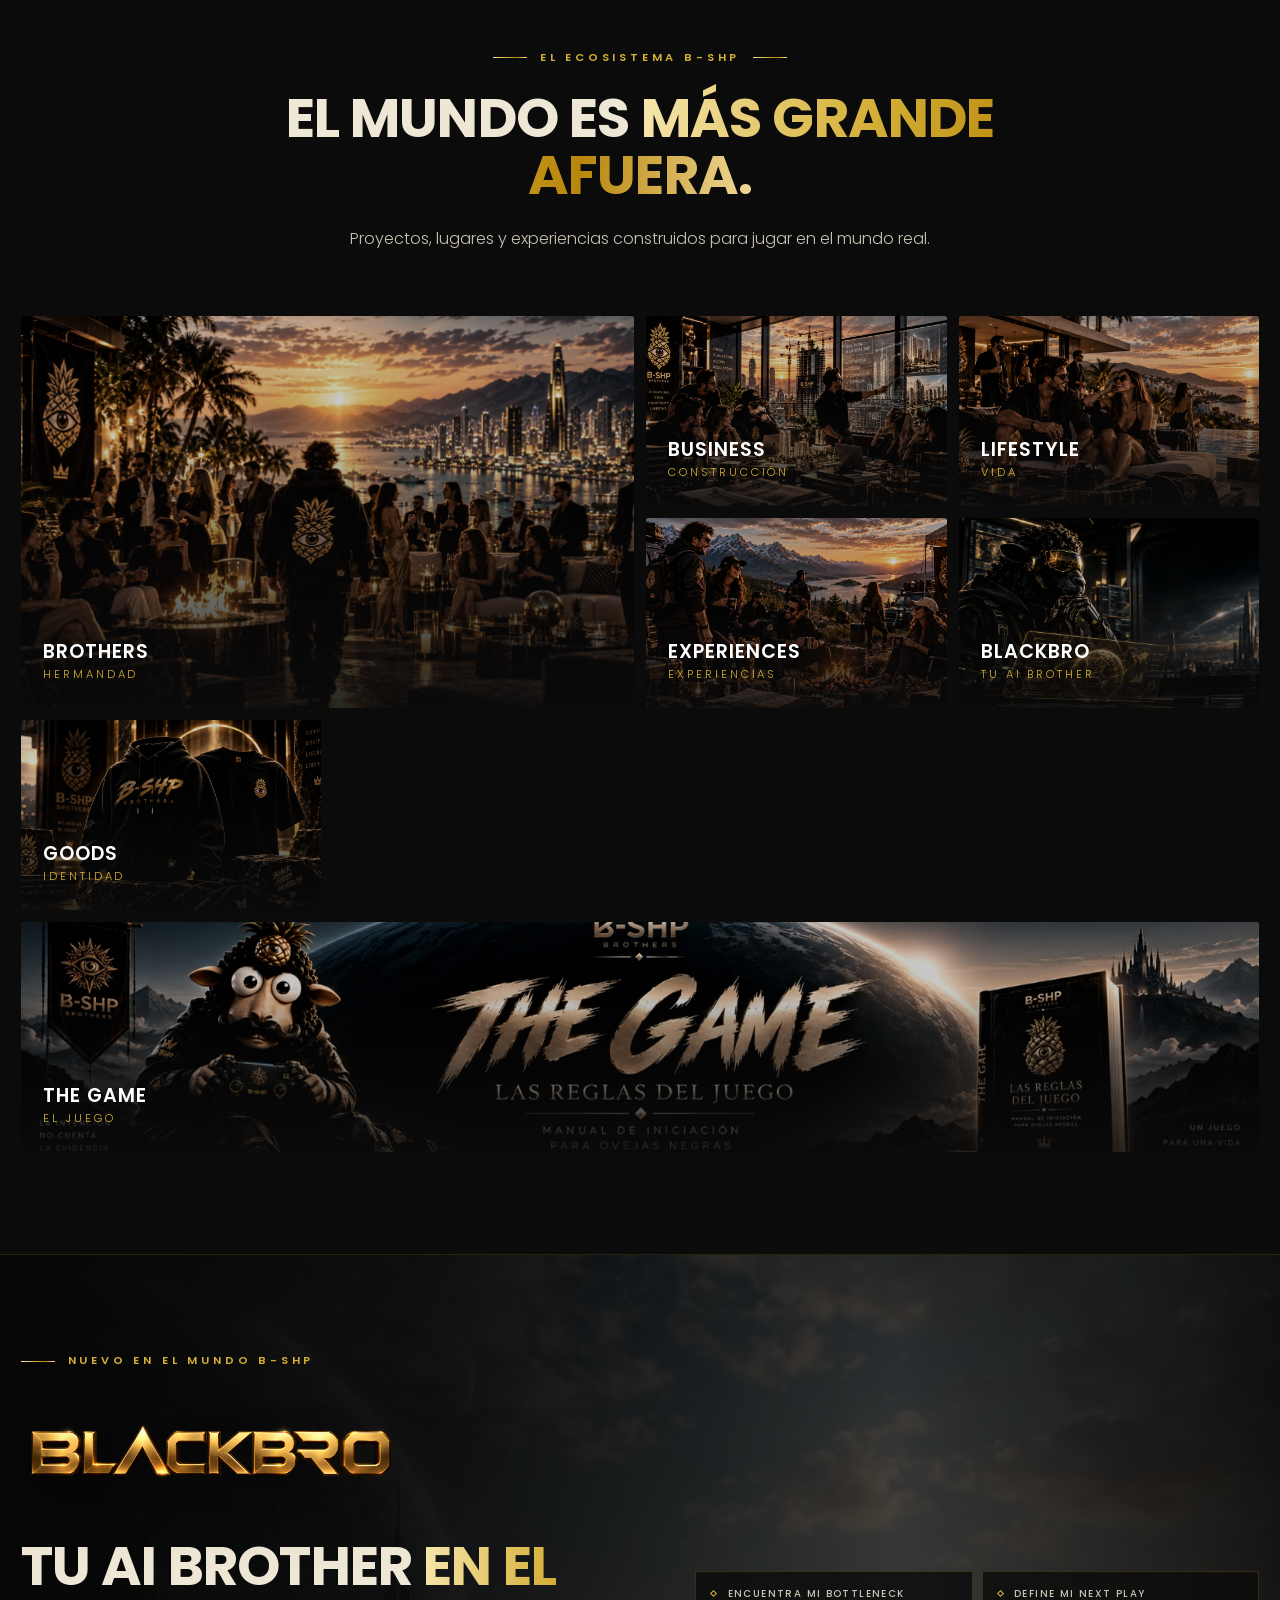
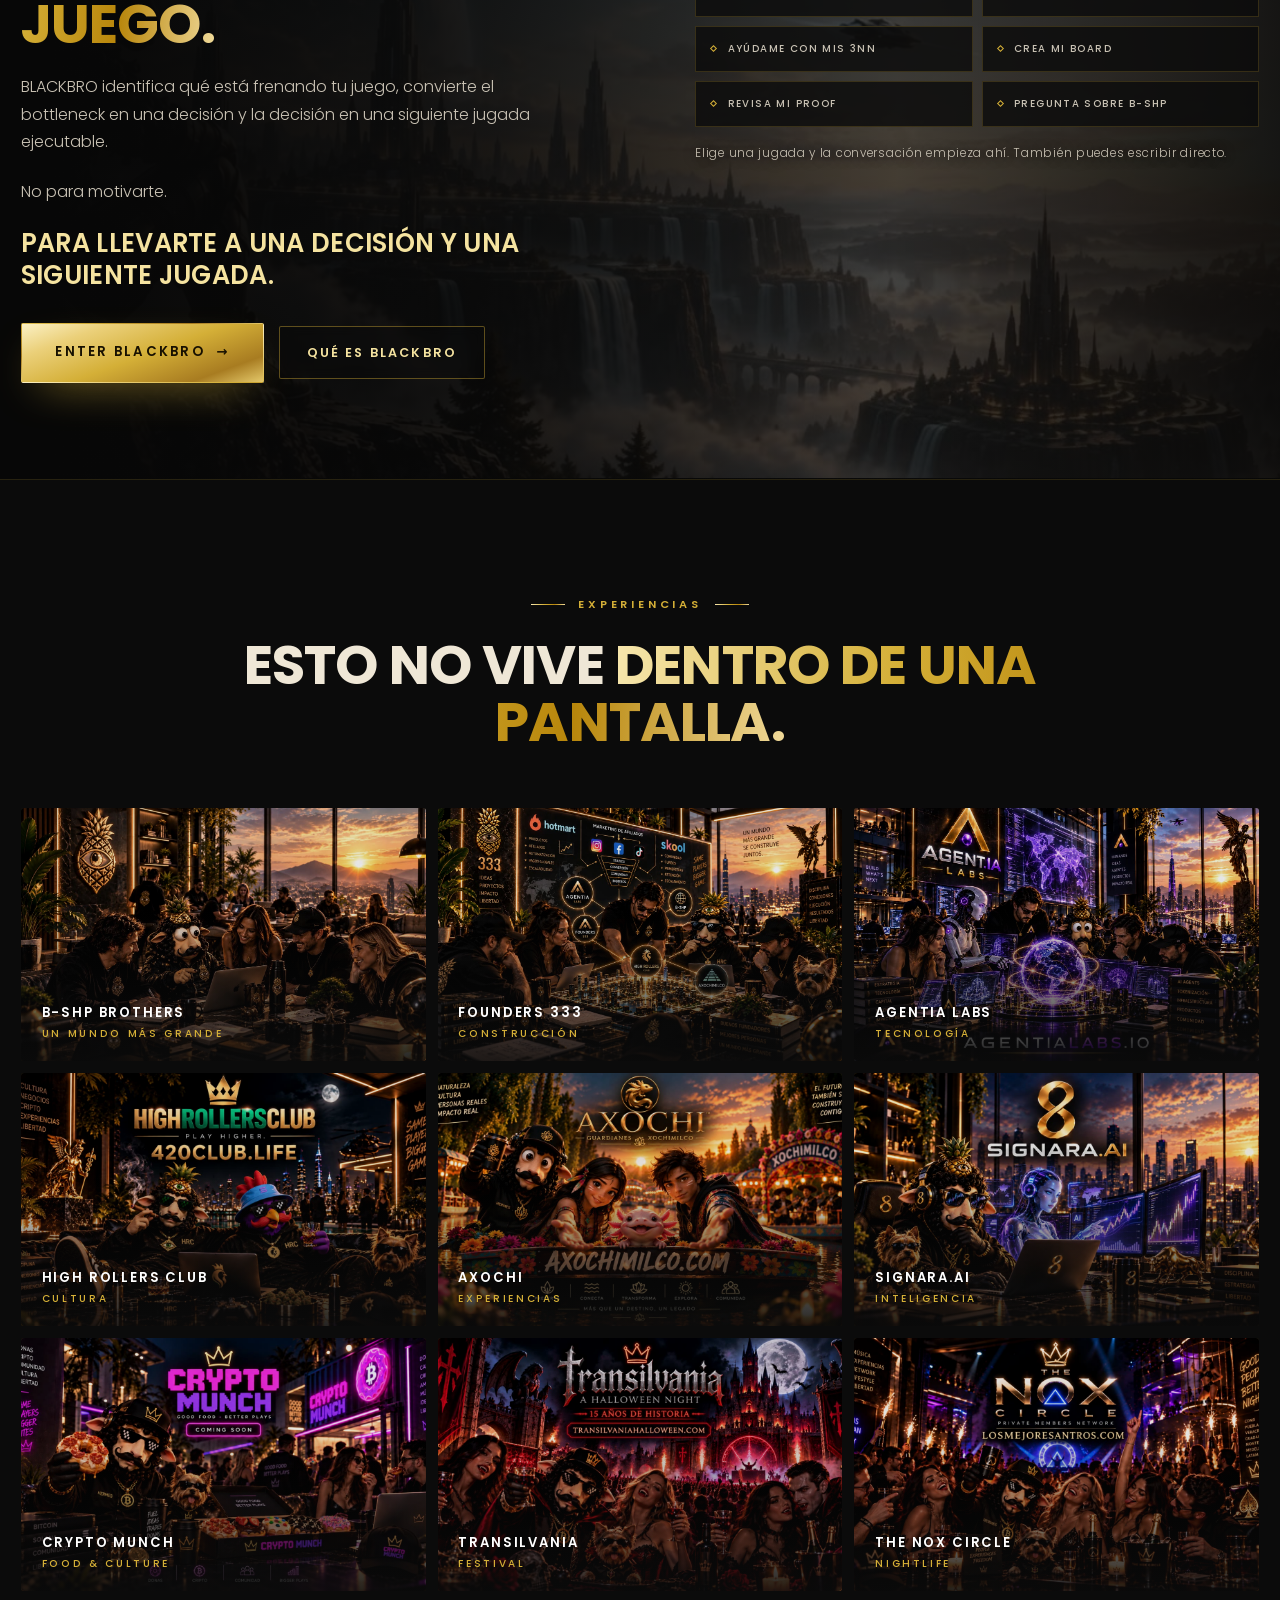
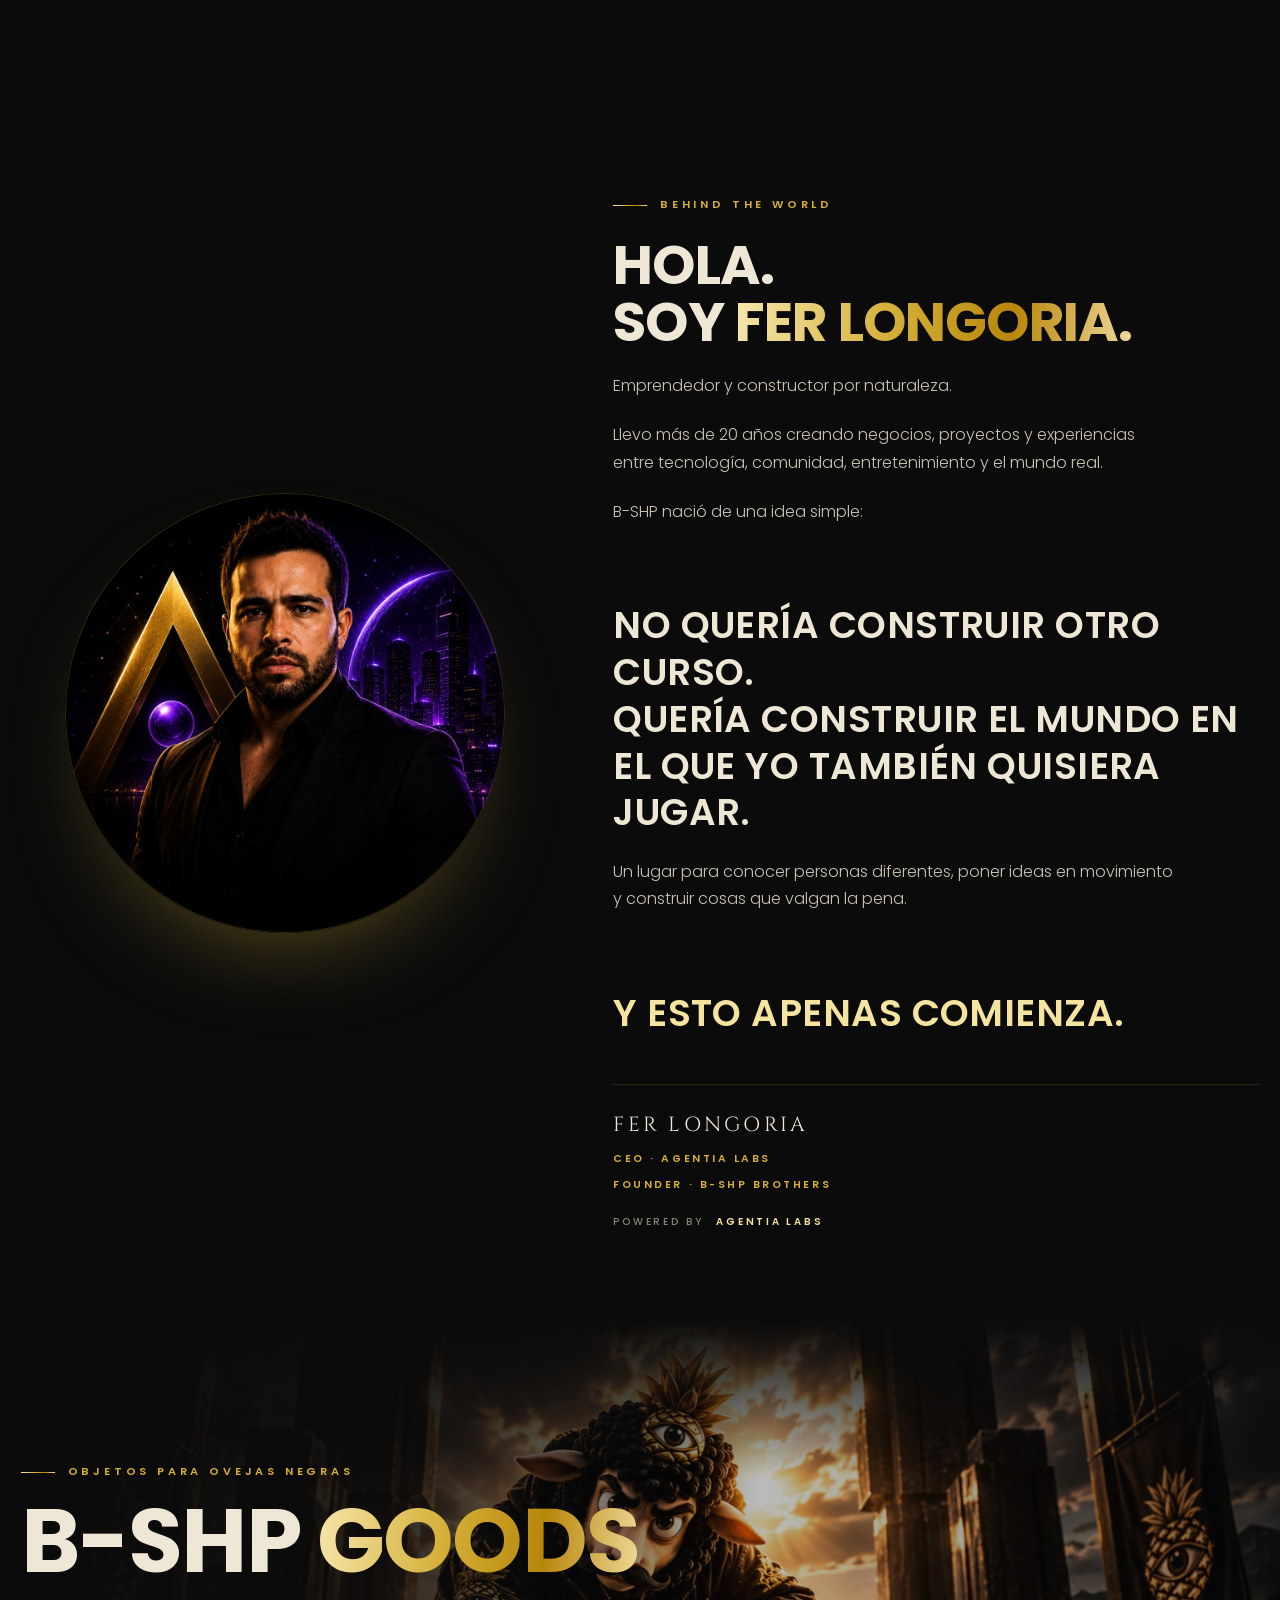
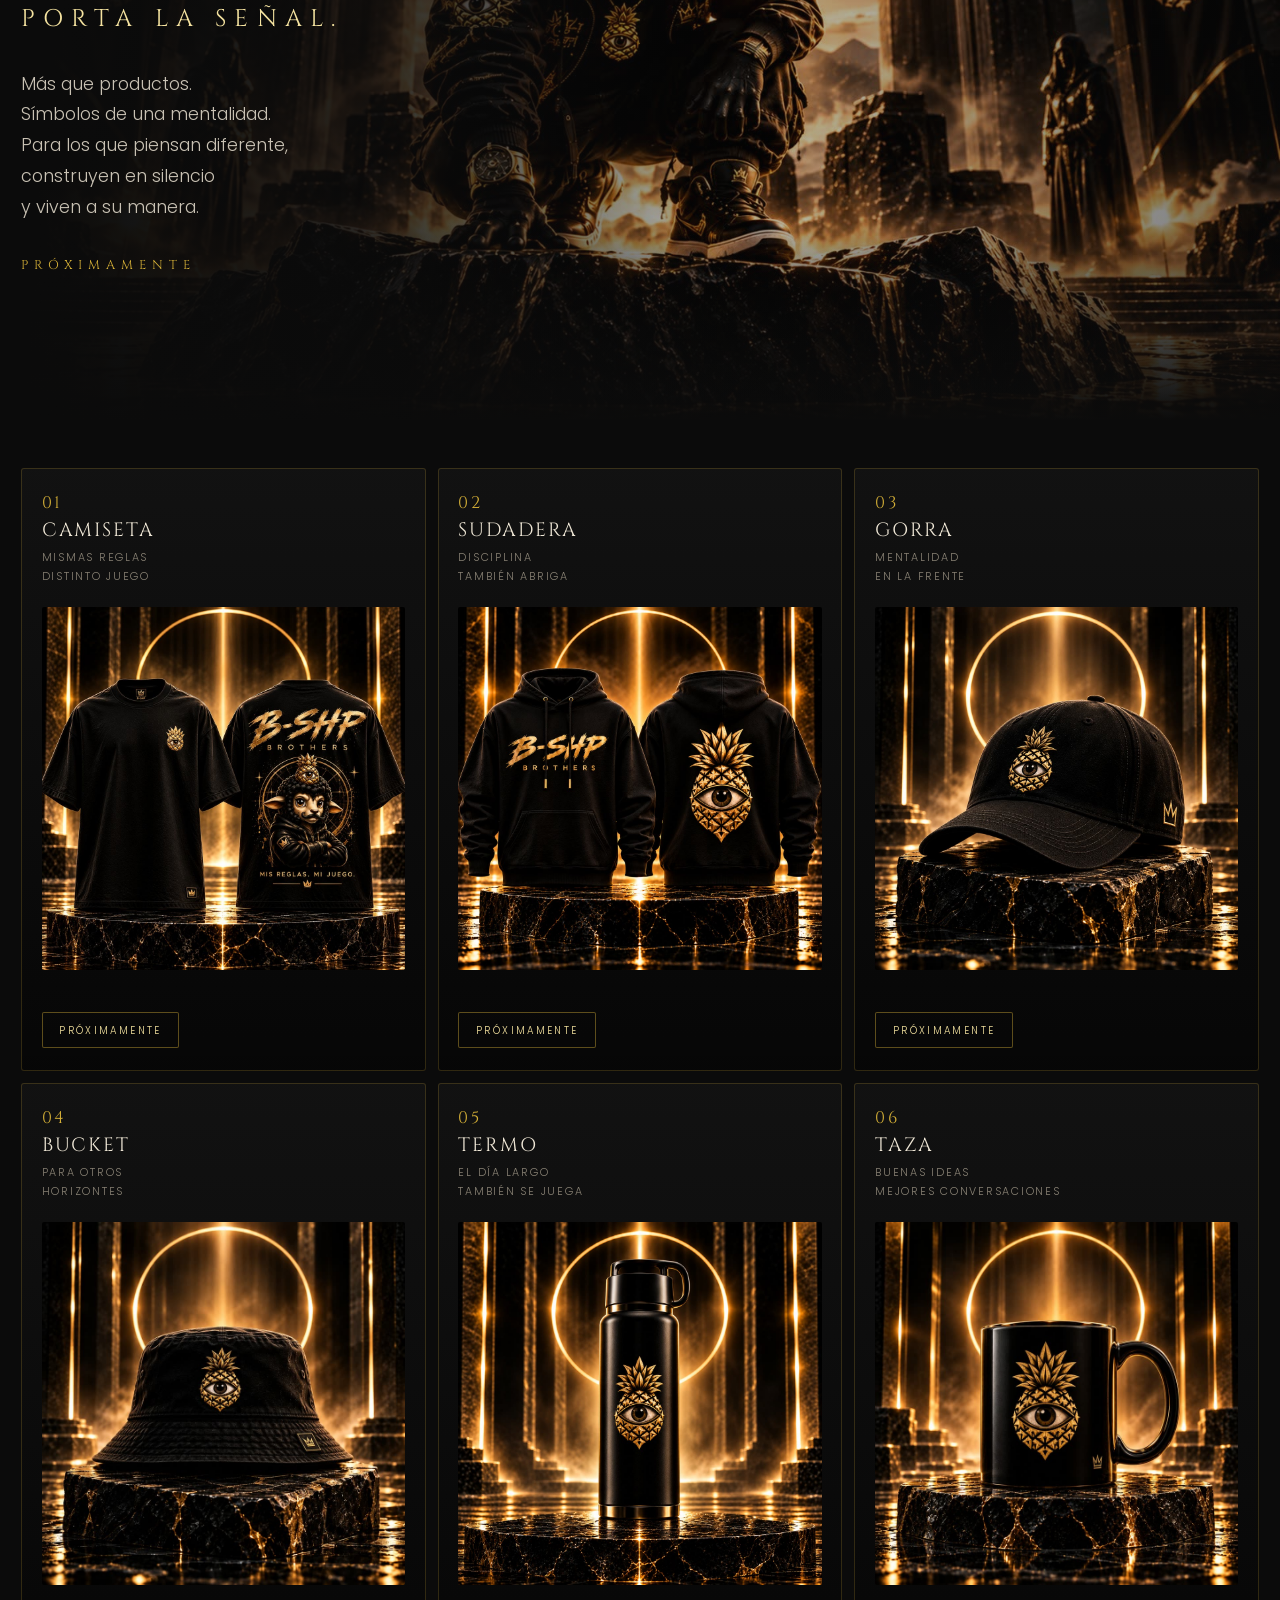
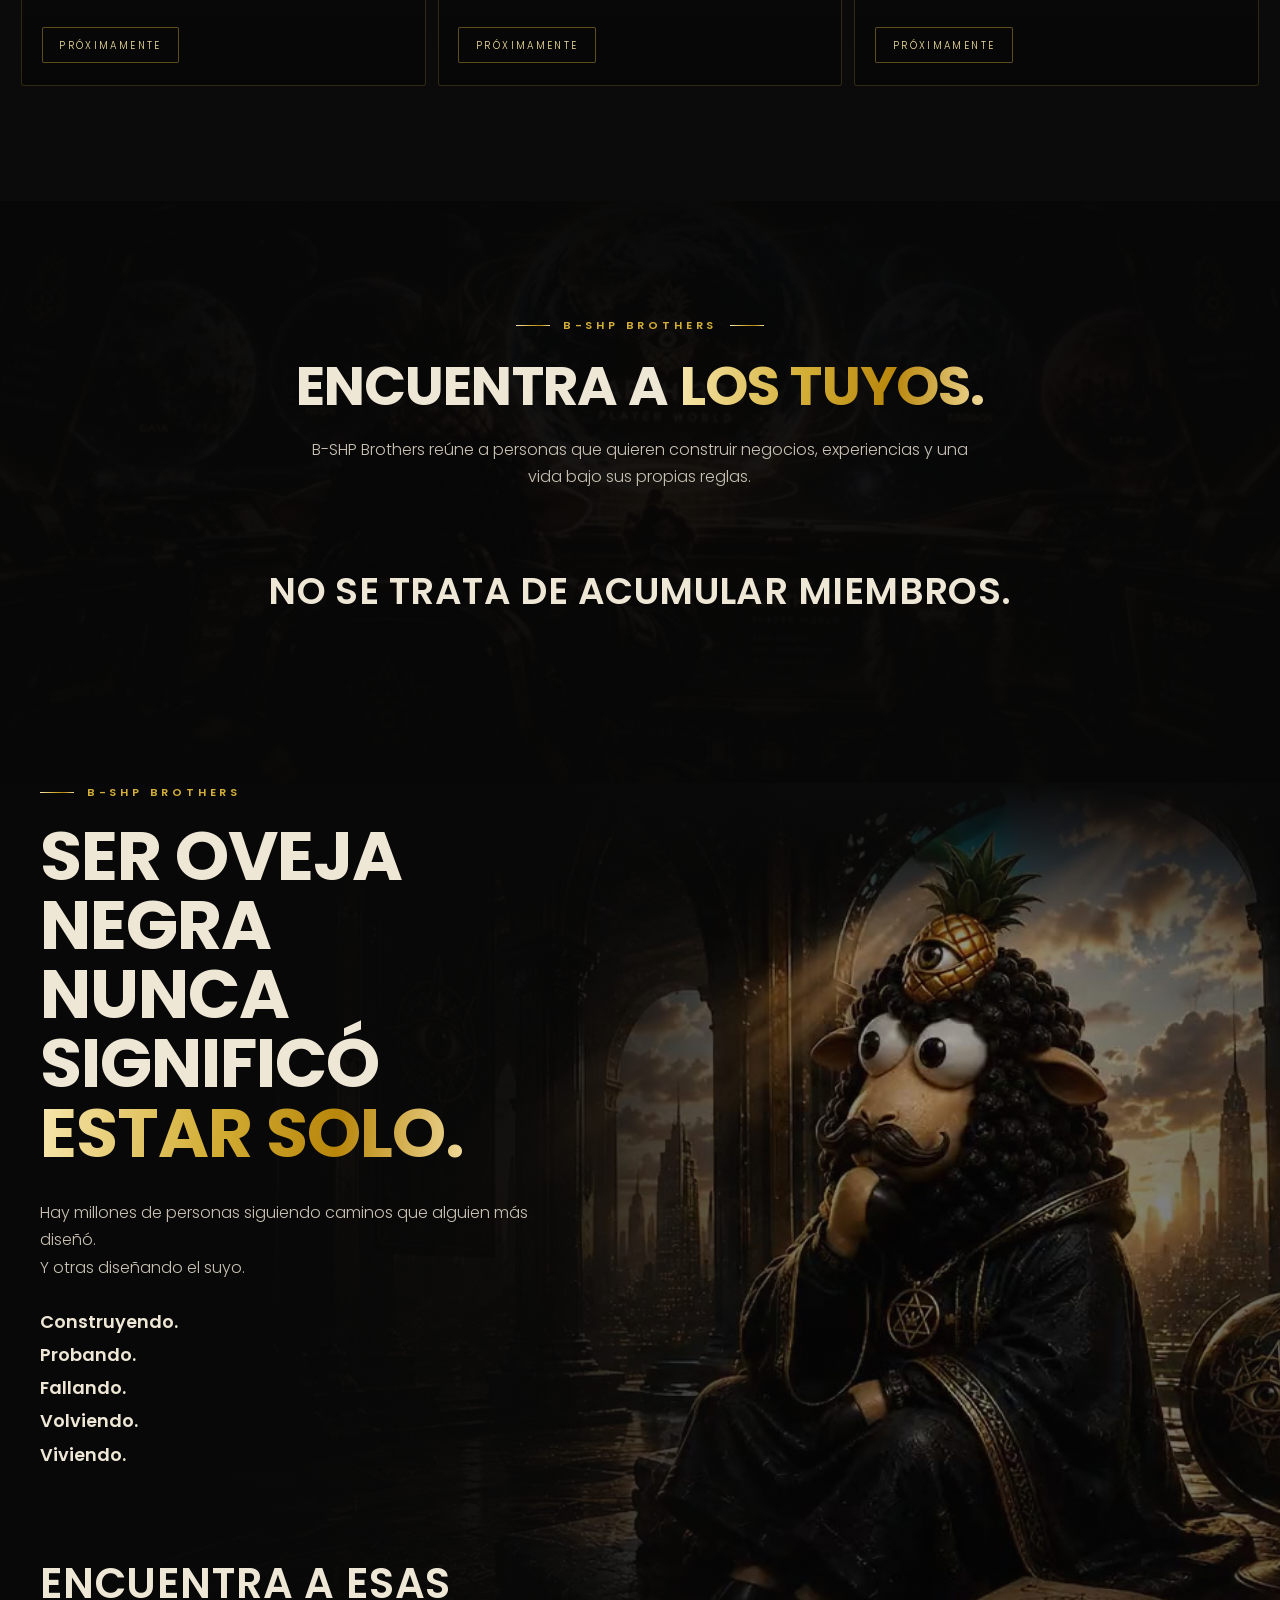
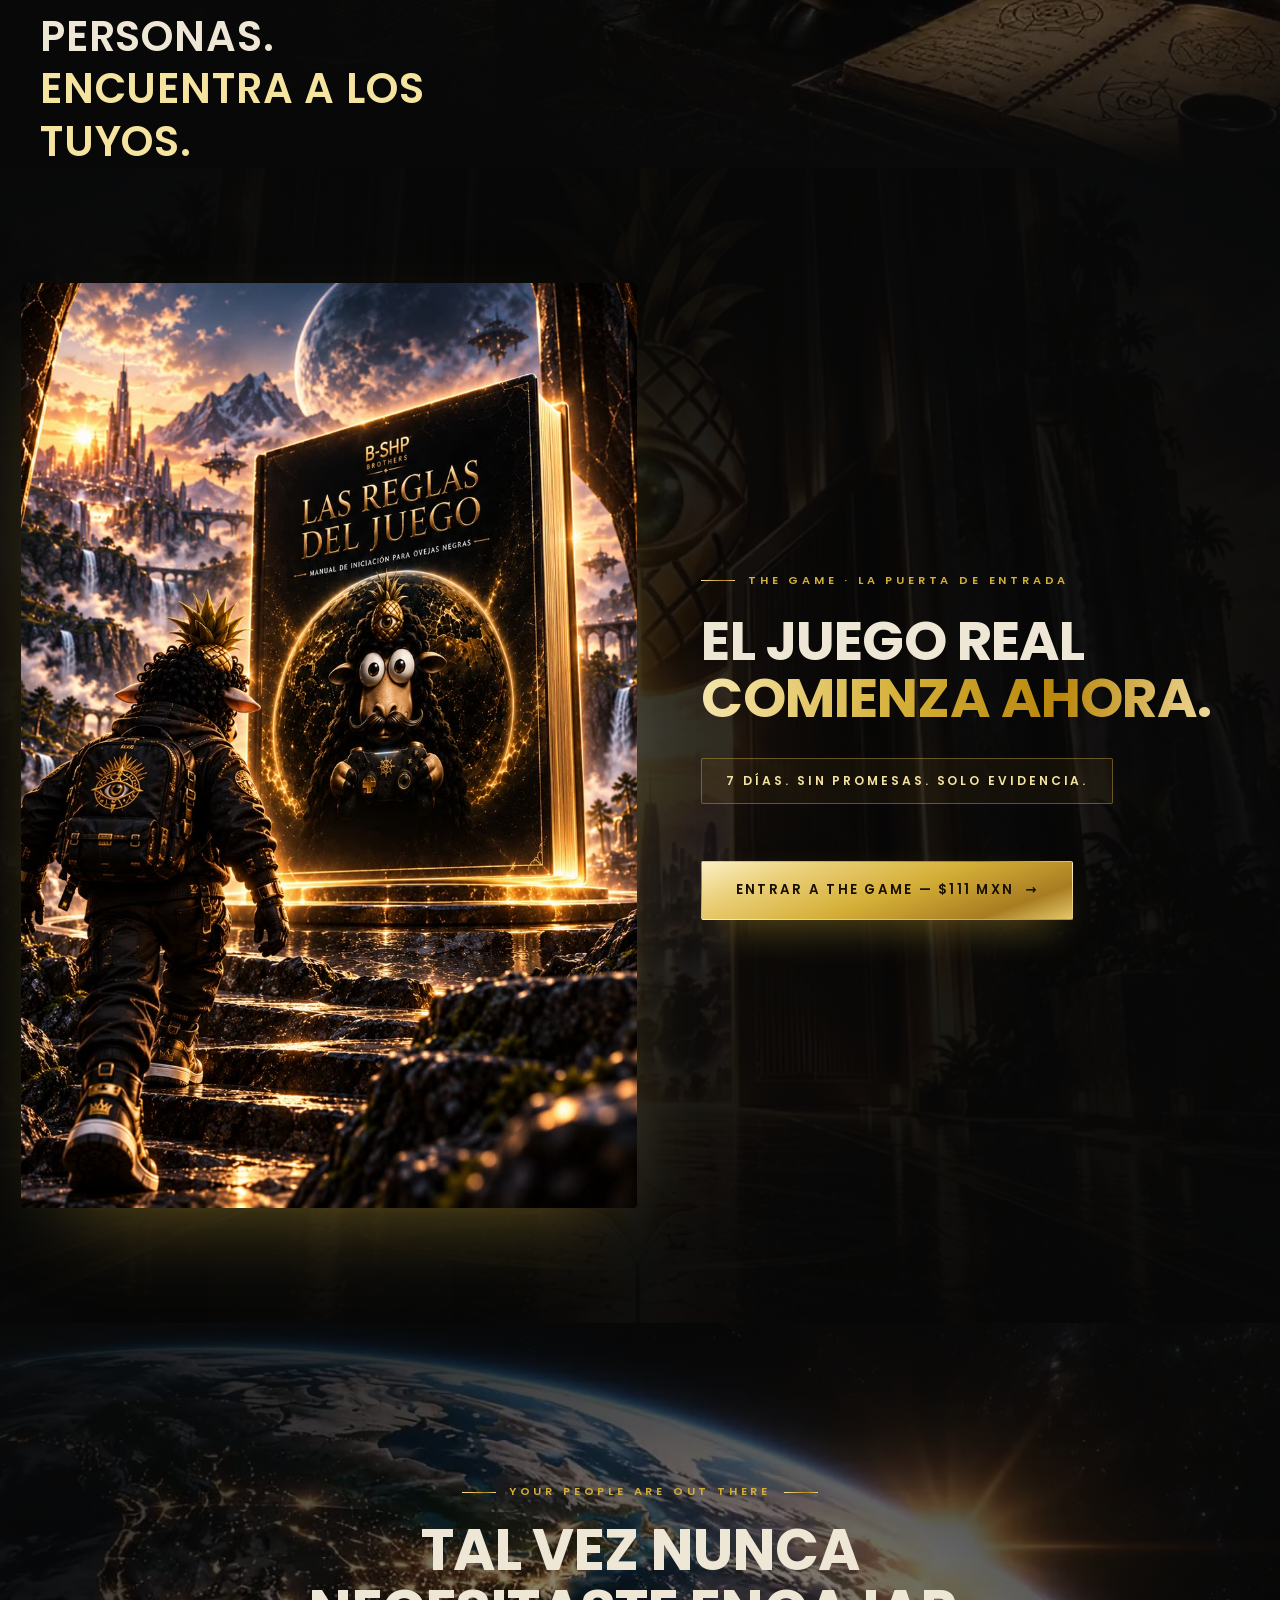
==== commit e4930b2f: "Agrega Founders333 y actualiza Blackbro" ====
--- a/web/index.html
+++ b/web/index.html
@@ -29,6 +29,7 @@
     </a>
     <nav class="nav__links" id="navLinks">
       <a href="blackbro/index.html">BlackBro</a>
+      <a href="founders333/index.html">Founders 333</a>
       <a href="#brothers">Brothers</a>
       <a href="#mundo">El mundo</a>
       <a href="#goods">Goods</a>
@@ -321,7 +322,7 @@
 
     <div class="exp__grid exp__grid--marcas">
       <figure class="exp" data-rv><img src="assets/img/marcas/01-bshp-brothers.jpg" alt="B-SHP Brothers" loading="lazy"><figcaption><b>B-SHP Brothers</b><i>Un mundo más grande</i></figcaption></figure>
-      <figure class="exp" data-rv data-rv-d="2"><img src="assets/img/marcas/02-founders-333.jpg" alt="Founders 333" loading="lazy"><figcaption><b>Founders 333</b><i>Construcción</i></figcaption></figure>
+      <a class="exp exp--link" href="founders333/index.html" data-rv data-rv-d="2" data-track="founders_click" data-track-from="mapa_marcas"><img src="assets/img/marcas/02-founders-333.jpg" alt="Founders 333" loading="lazy"><figcaption><b>Founders 333</b><i>Construcción</i></figcaption></a>
       <figure class="exp" data-rv data-rv-d="3"><img src="assets/img/marcas/03-agentia-labs.jpg" alt="Agentia Labs" loading="lazy"><figcaption><b>Agentia Labs</b><i>Tecnología</i></figcaption></figure>
       <figure class="exp" data-rv><img src="assets/img/marcas/04-high-rollers.jpg" alt="High Rollers Club" loading="lazy"><figcaption><b>High Rollers Club</b><i>Cultura</i></figcaption></figure>
       <figure class="exp" data-rv data-rv-d="2"><img src="assets/img/marcas/05-axochi.jpg" alt="Axochi" loading="lazy"><figcaption><b>Axochi</b><i>Experiencias</i></figcaption></figure>
@@ -591,6 +592,7 @@
       </div>
       <nav class="foot__links">
         <a href="blackbro/index.html" data-track="blackbro_click" data-track-from="footer">BlackBro</a>
+        <a href="founders333/index.html" data-track="founders_click" data-track-from="footer">Founders 333</a>
         <a href="thegame/" data-track="thegame_click" data-track-from="footer">The Game</a>
         <a href="#brothers">Brothers</a>
         <a href="#goods">Goods</a>
--- a/web/assets/css/home-v2.css
+++ b/web/assets/css/home-v2.css
@@ -822,3 +822,8 @@
   .bbentrada__jugadas{grid-template-columns:repeat(2,minmax(0,1fr))}
 }
 @media (max-width:480px){.bbentrada__jugadas{grid-template-columns:minmax(0,1fr)}}
+
+/* La casilla de Founders 333 del mapa de marcas es la única que lleva a algún
+   sitio: se comporta como enlace sin dejar de verse como las otras ocho. */
+a.exp--link{display:block;text-decoration:none;color:inherit}
+a.exp--link:hover figcaption b{color:var(--oro-claro)}
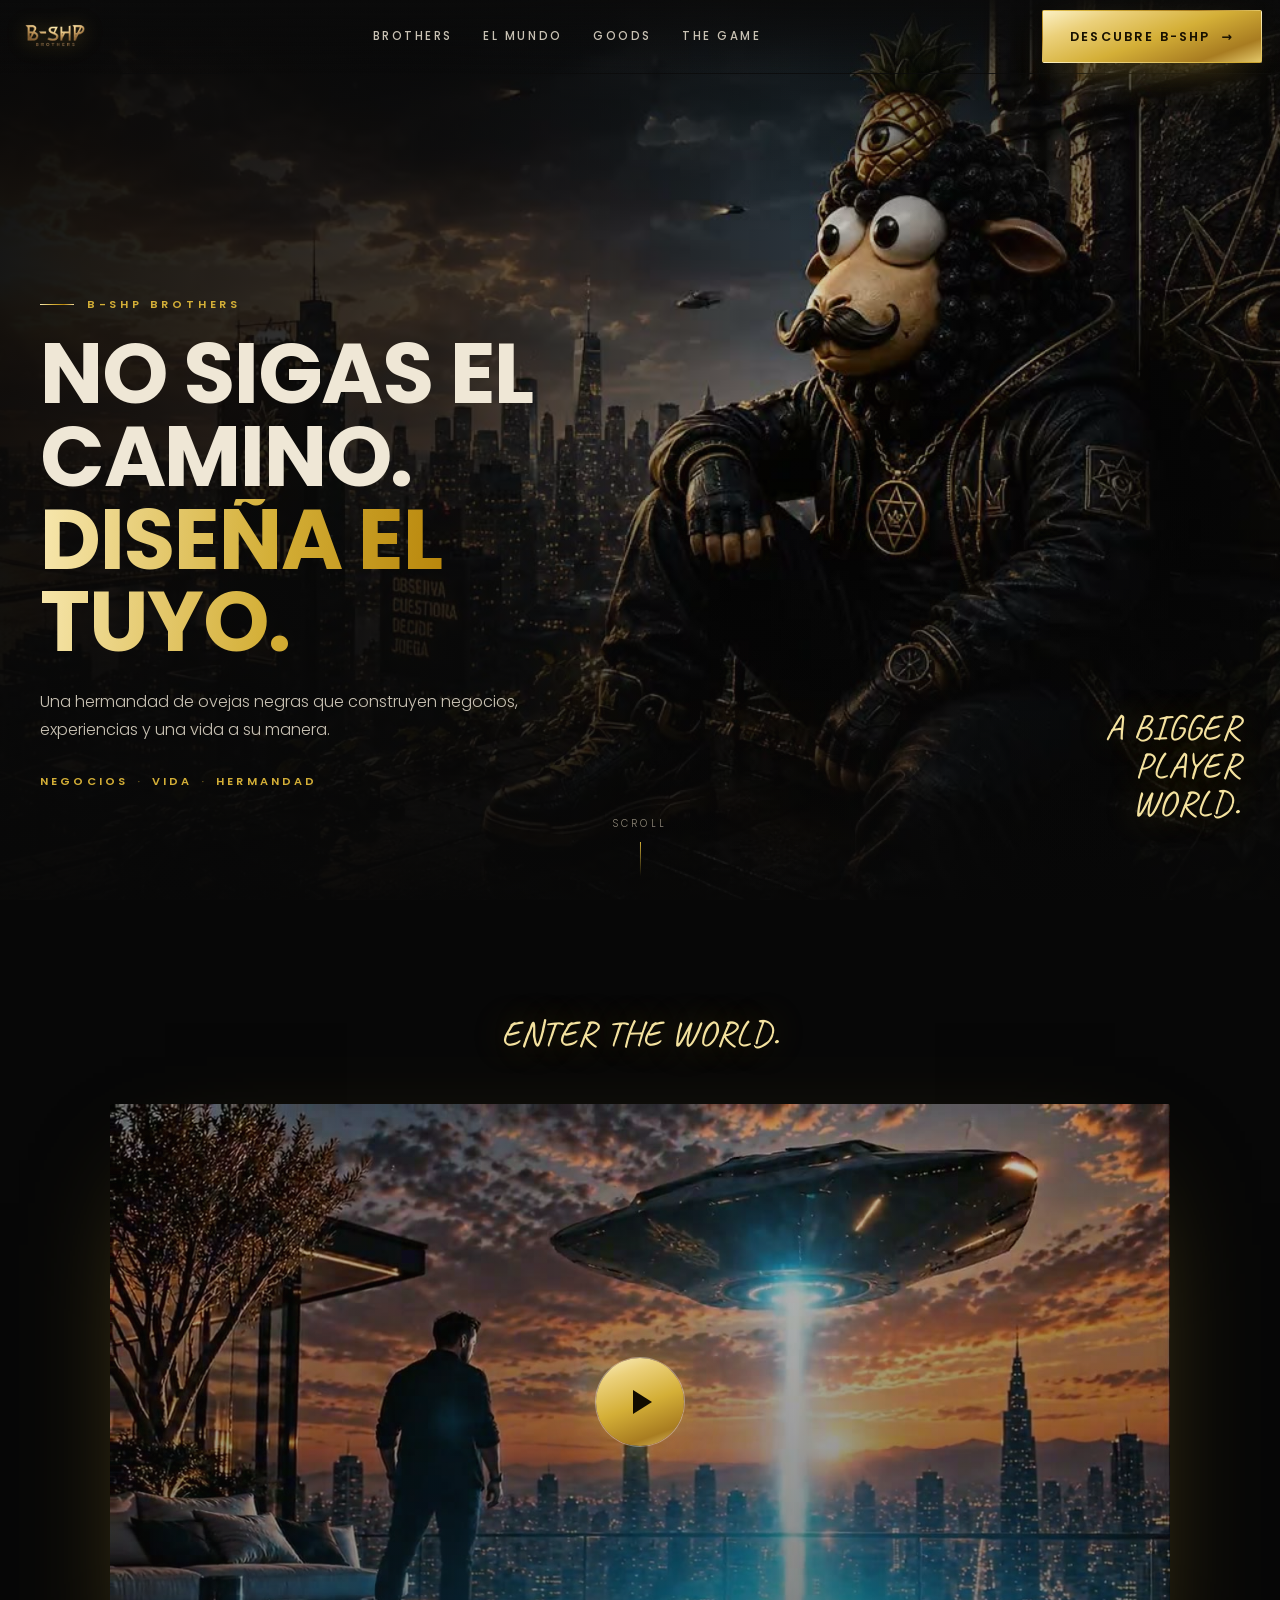
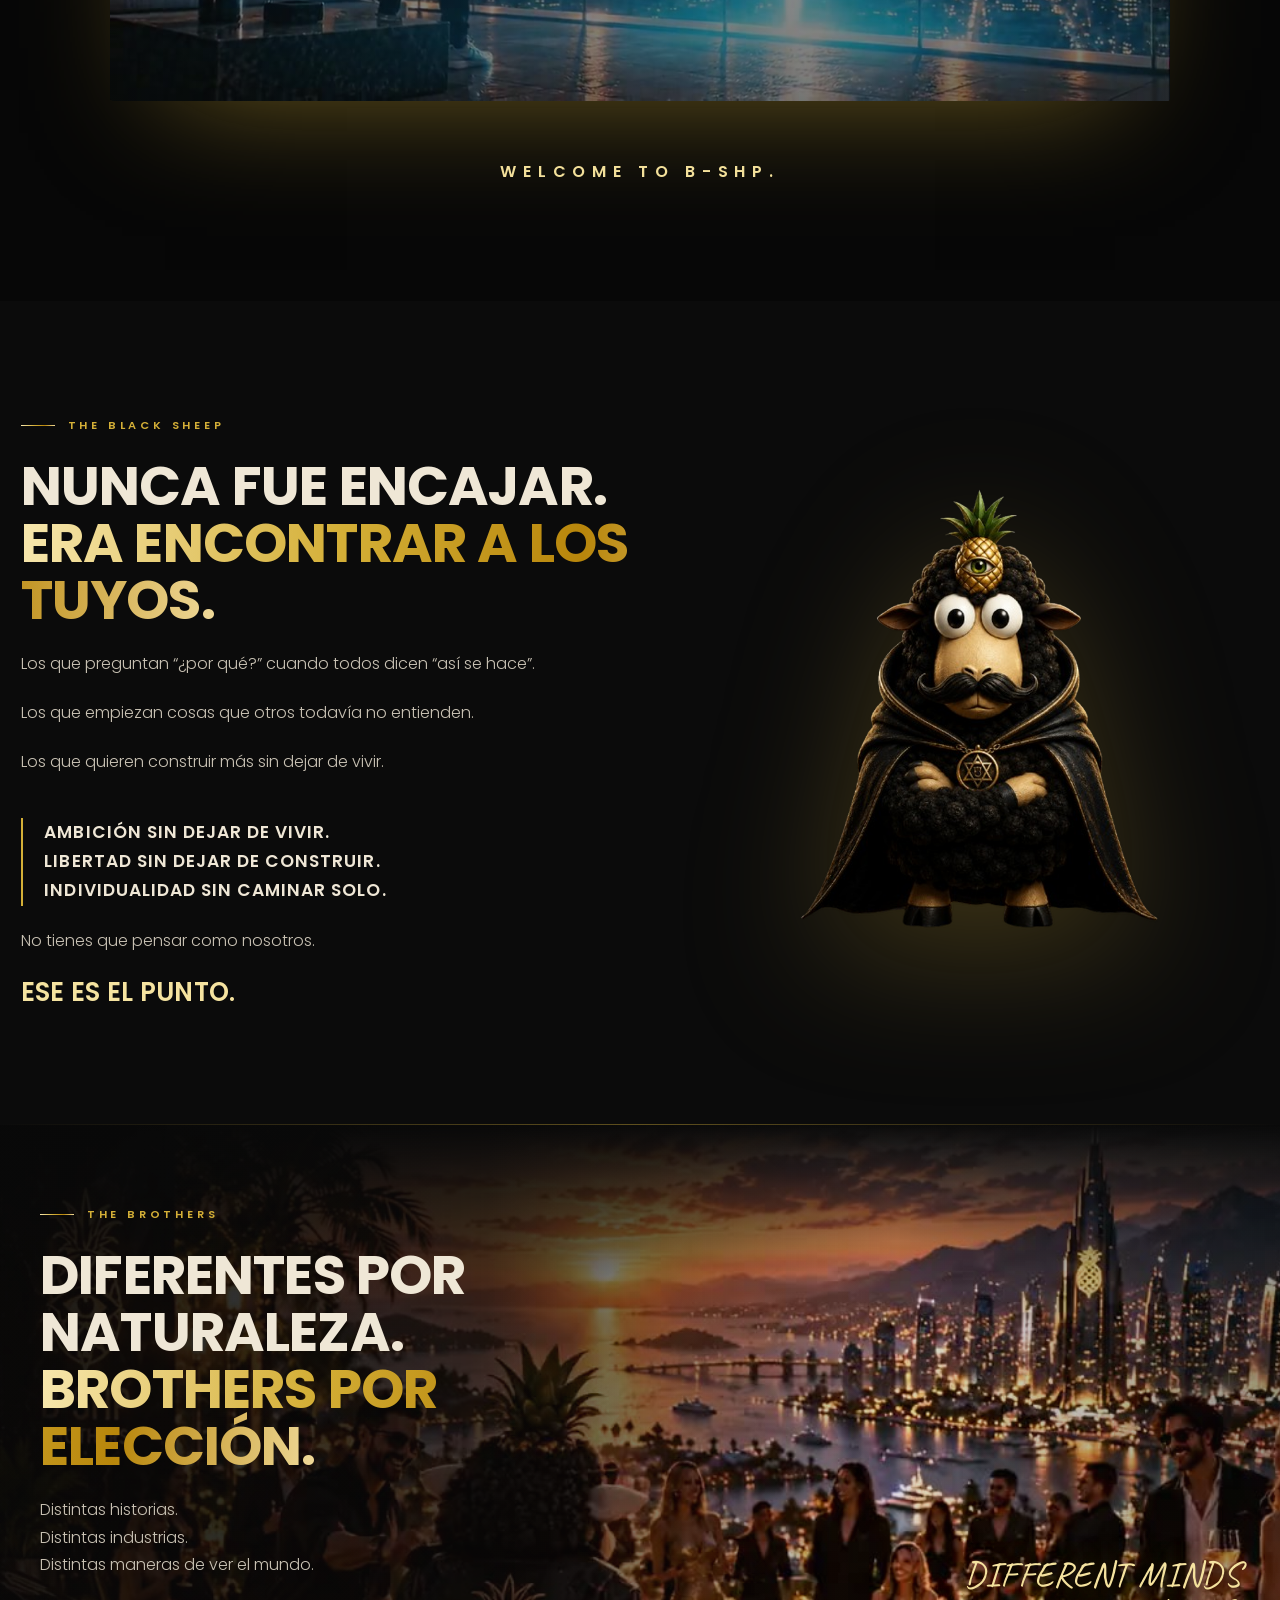
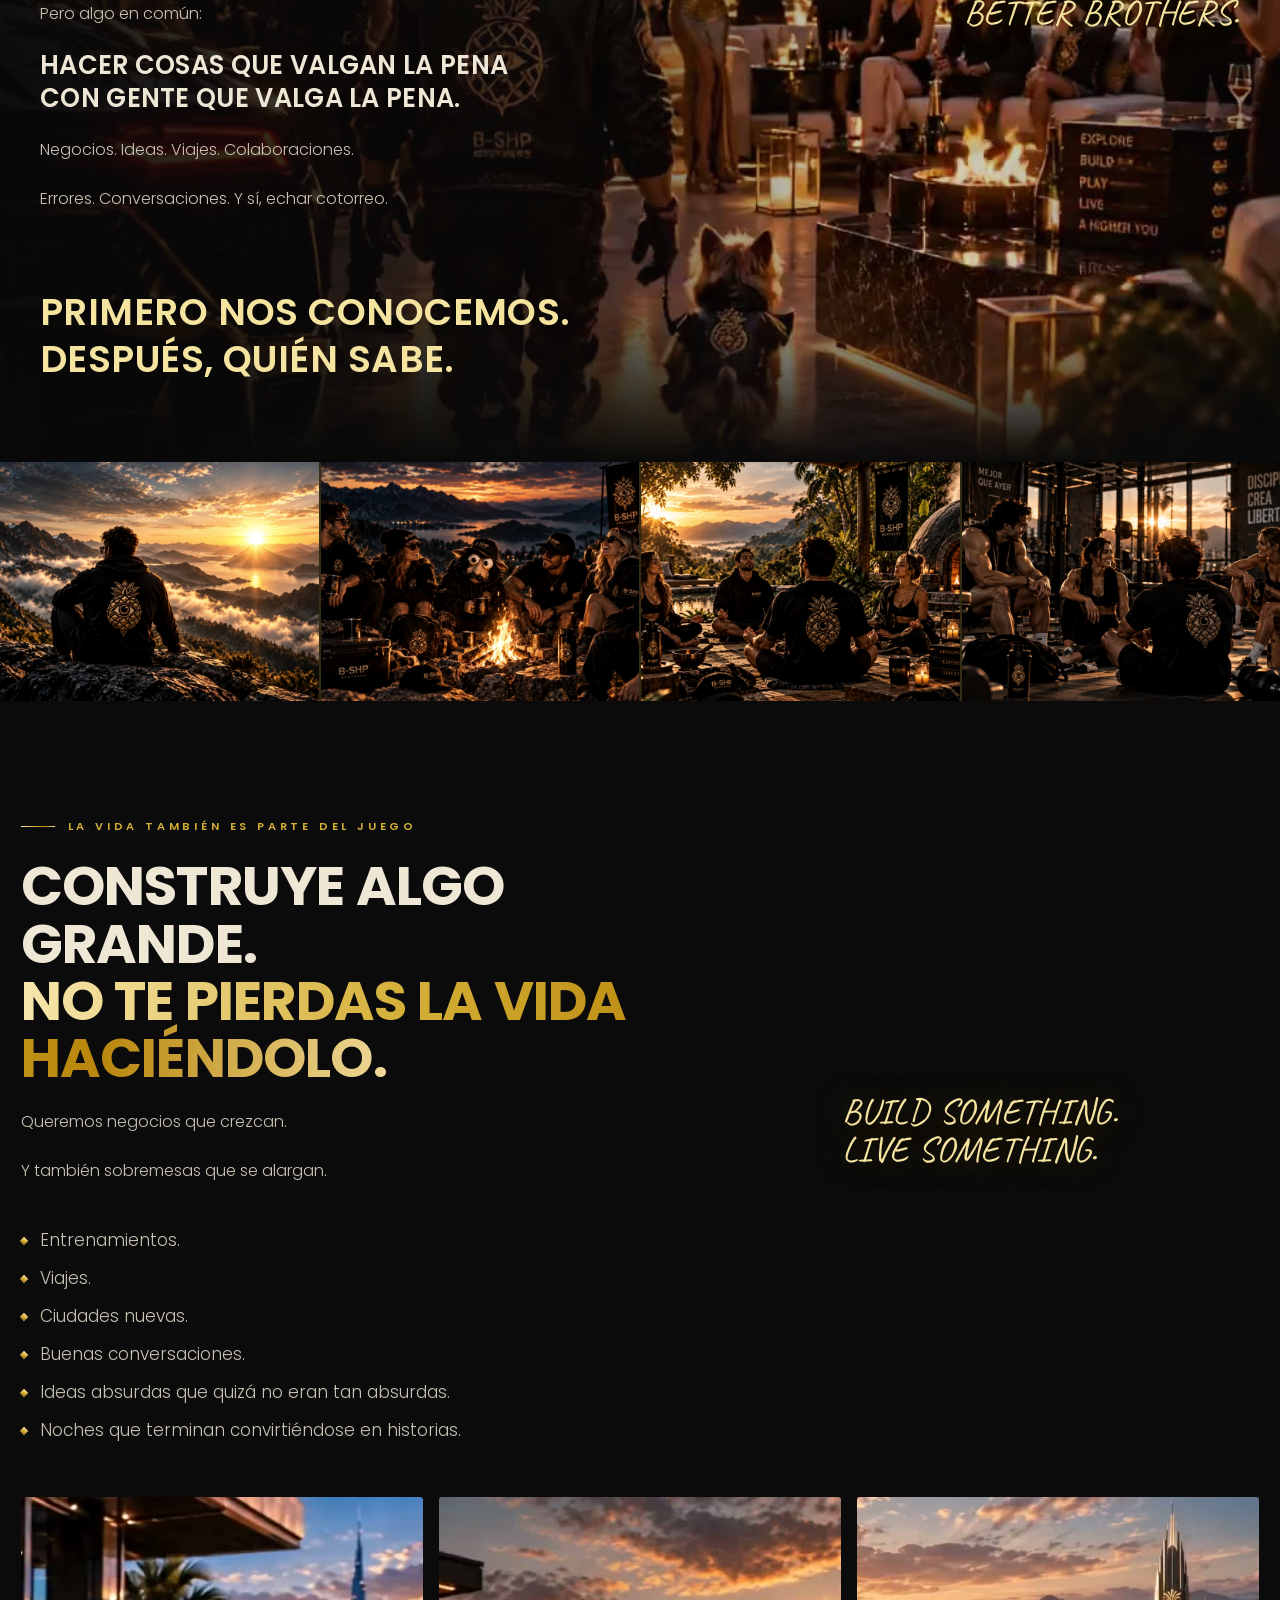
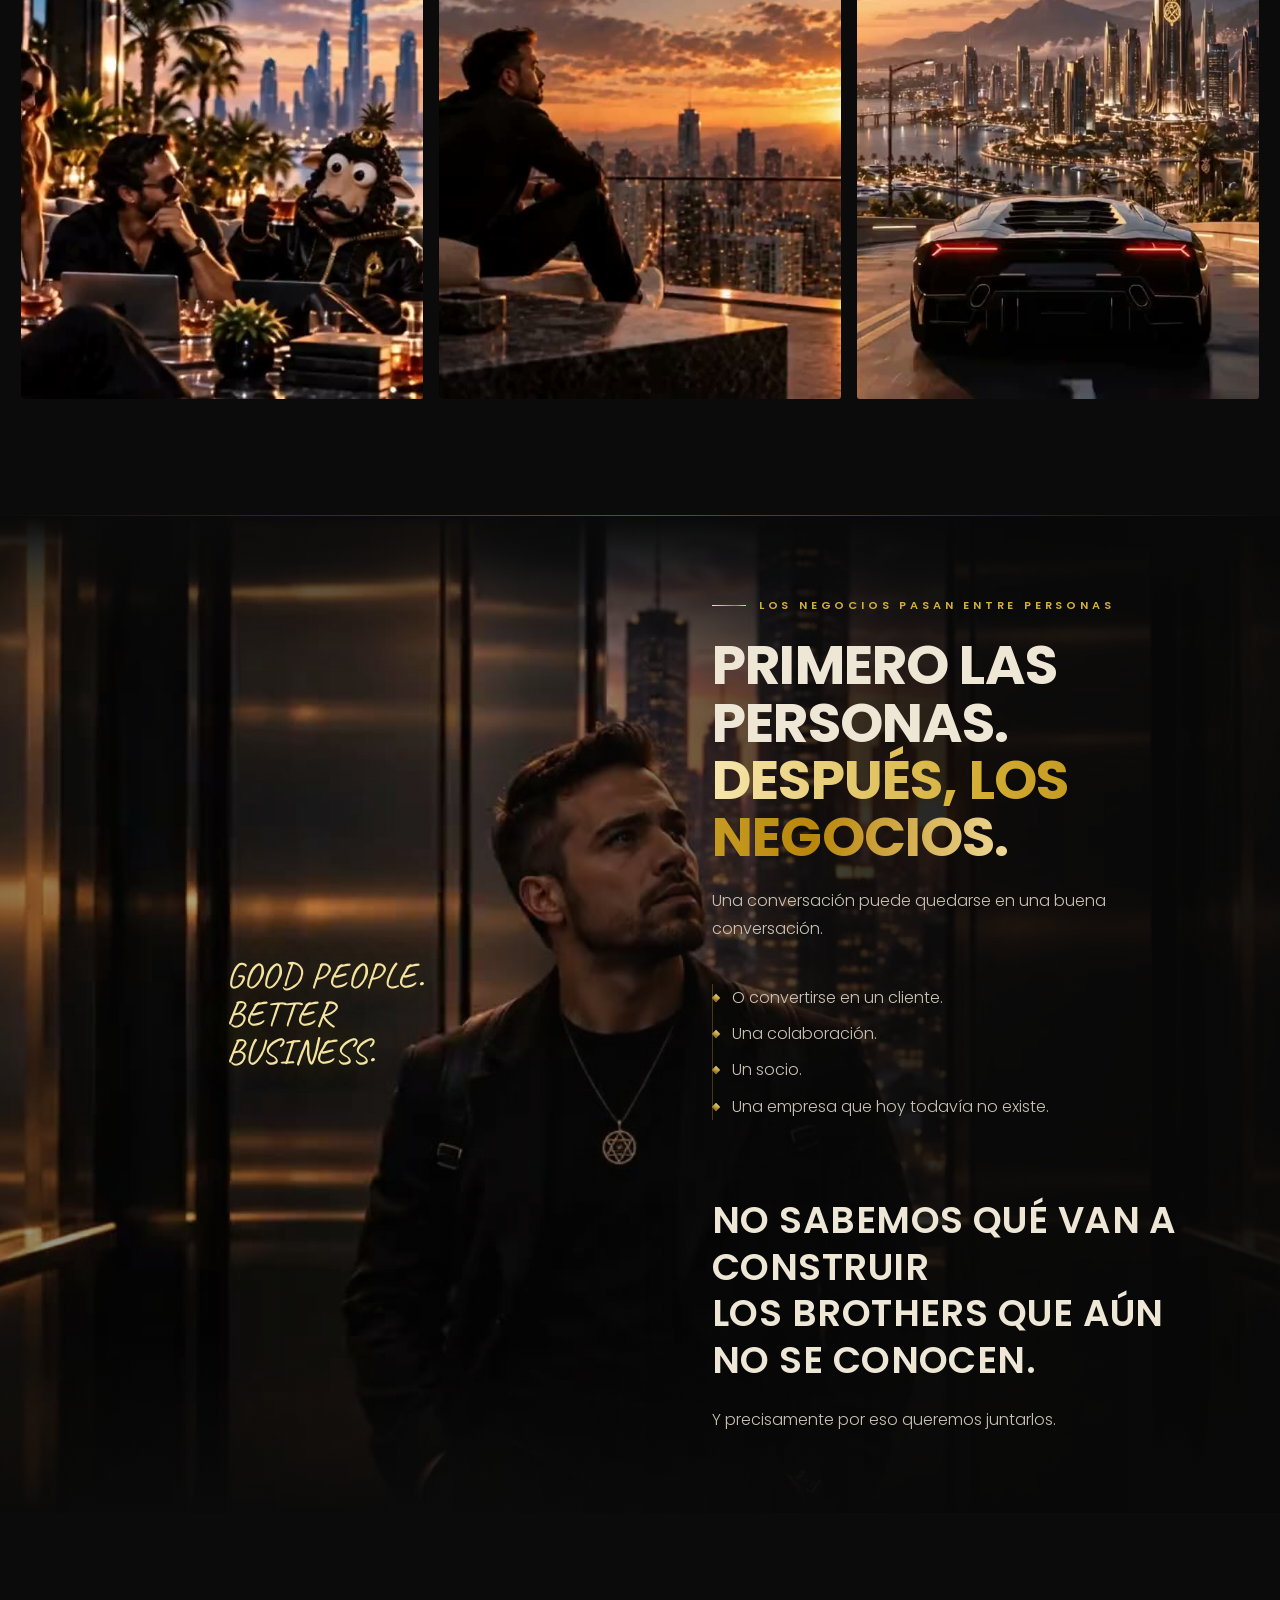
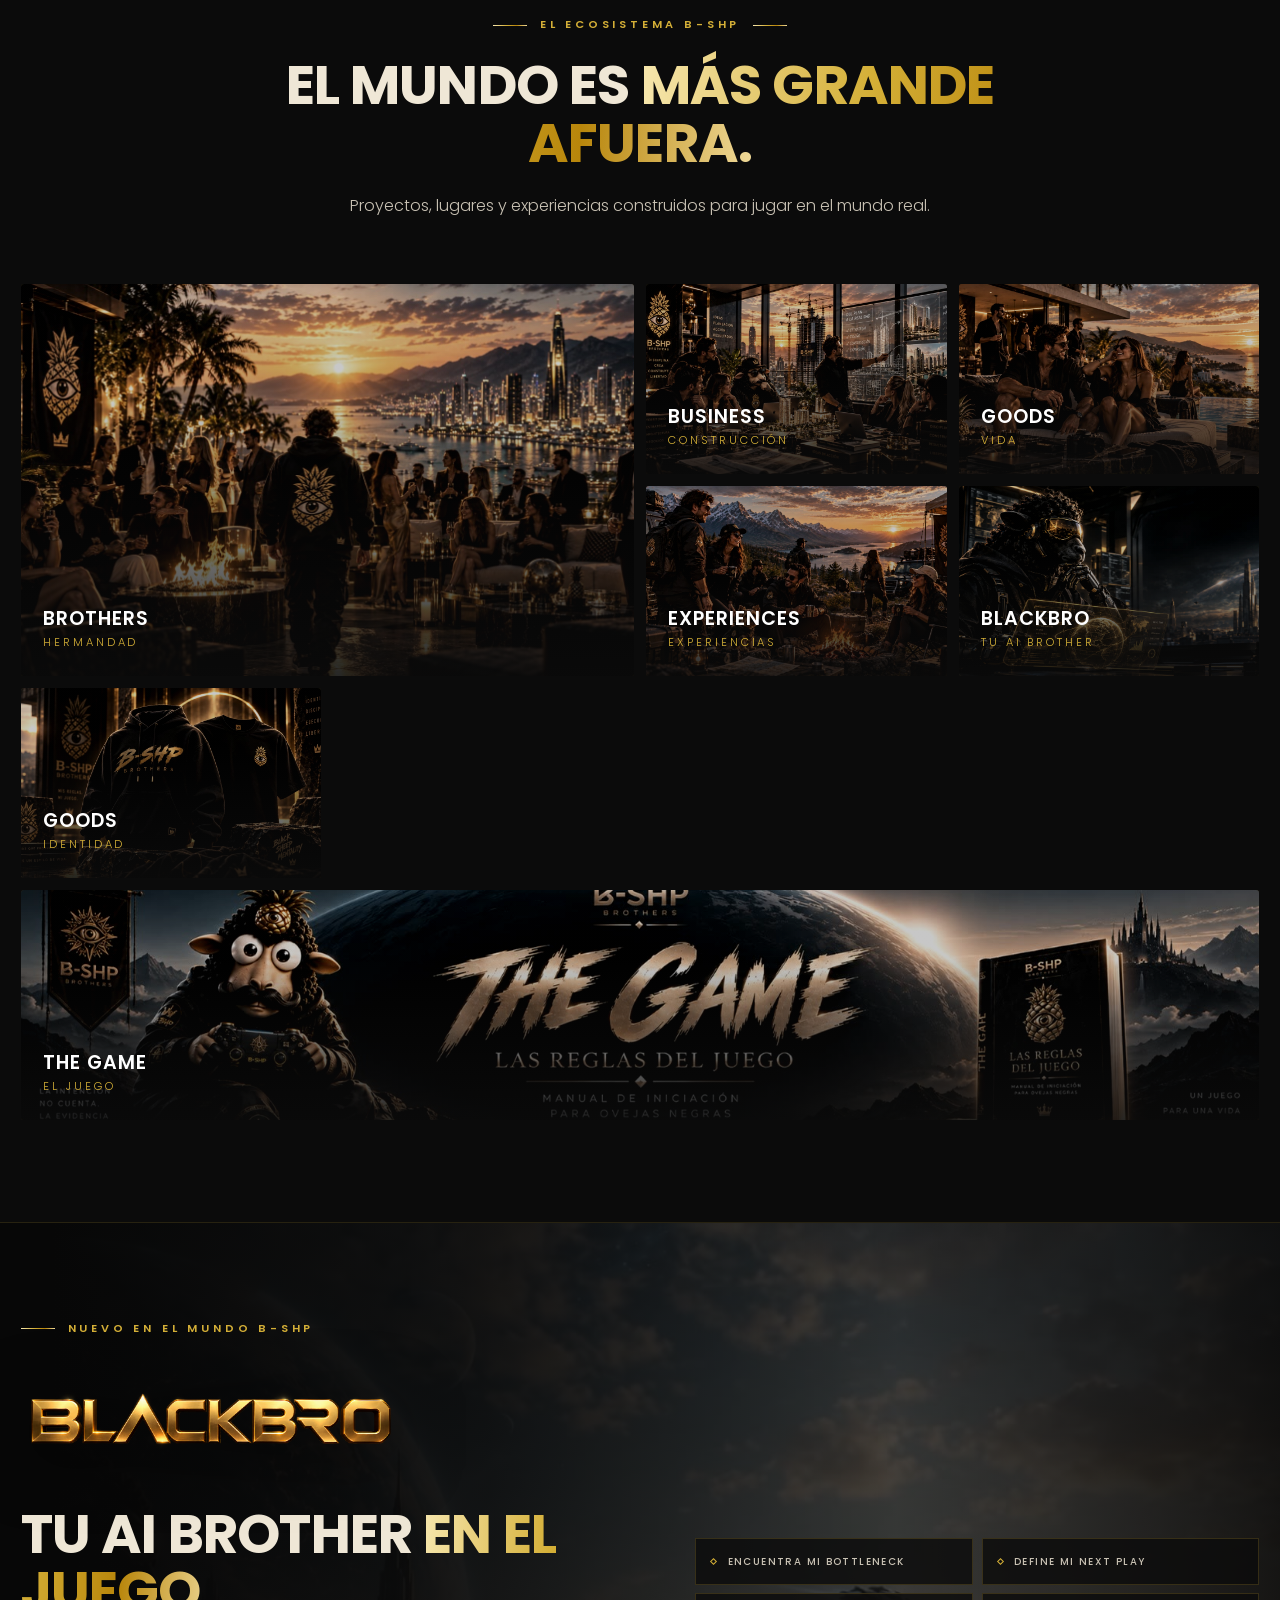
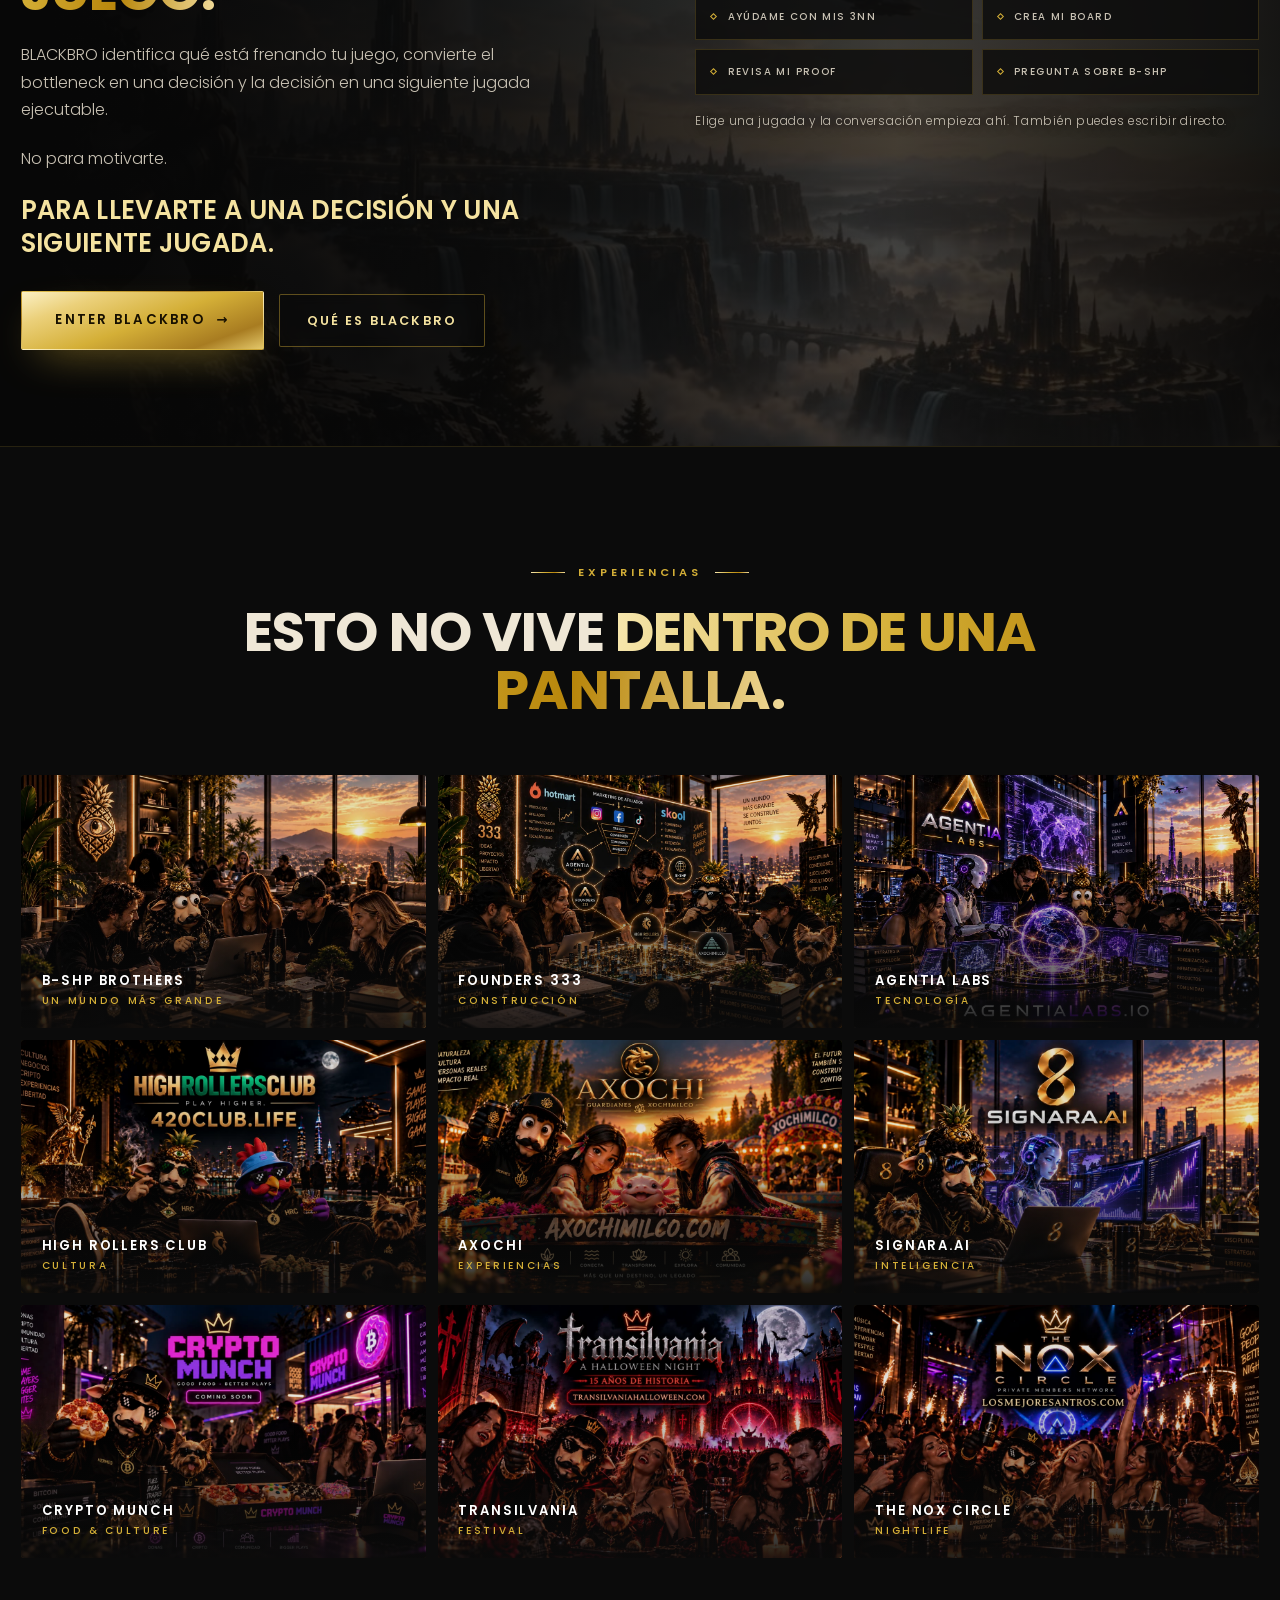
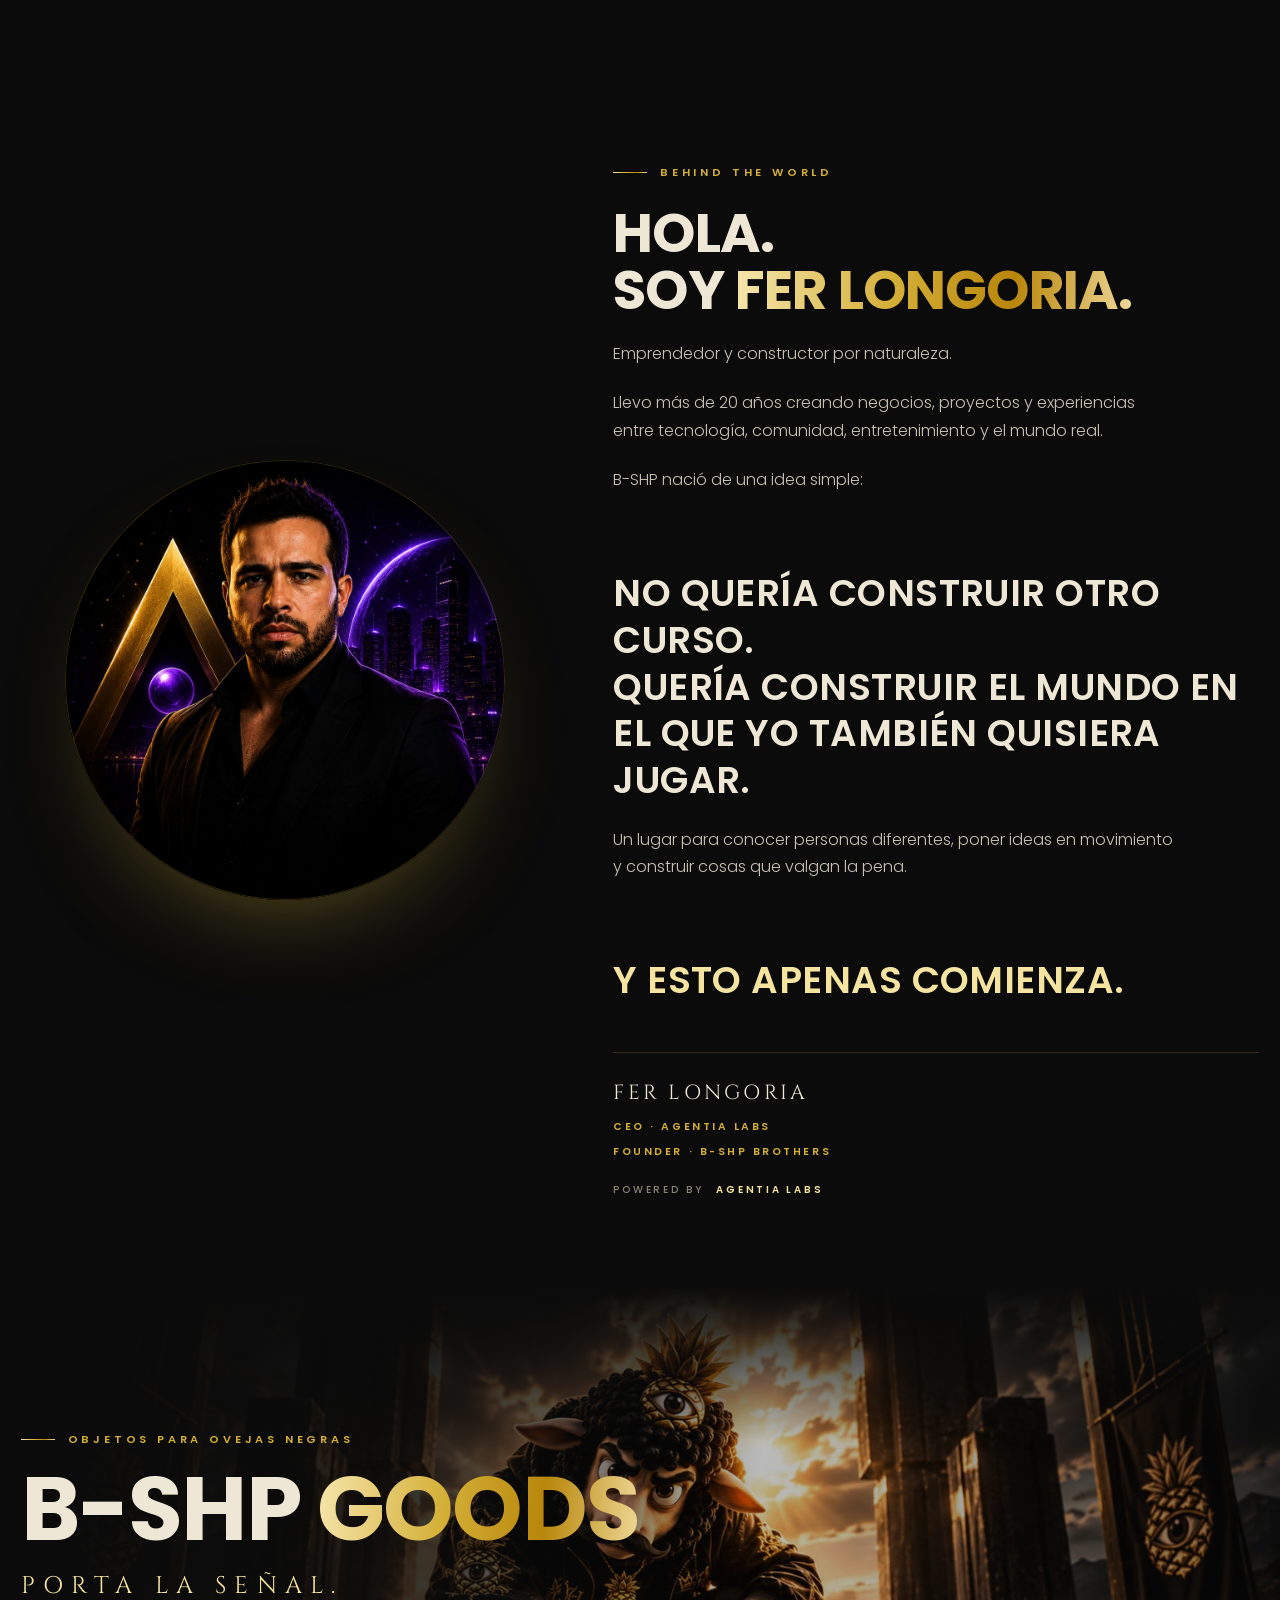
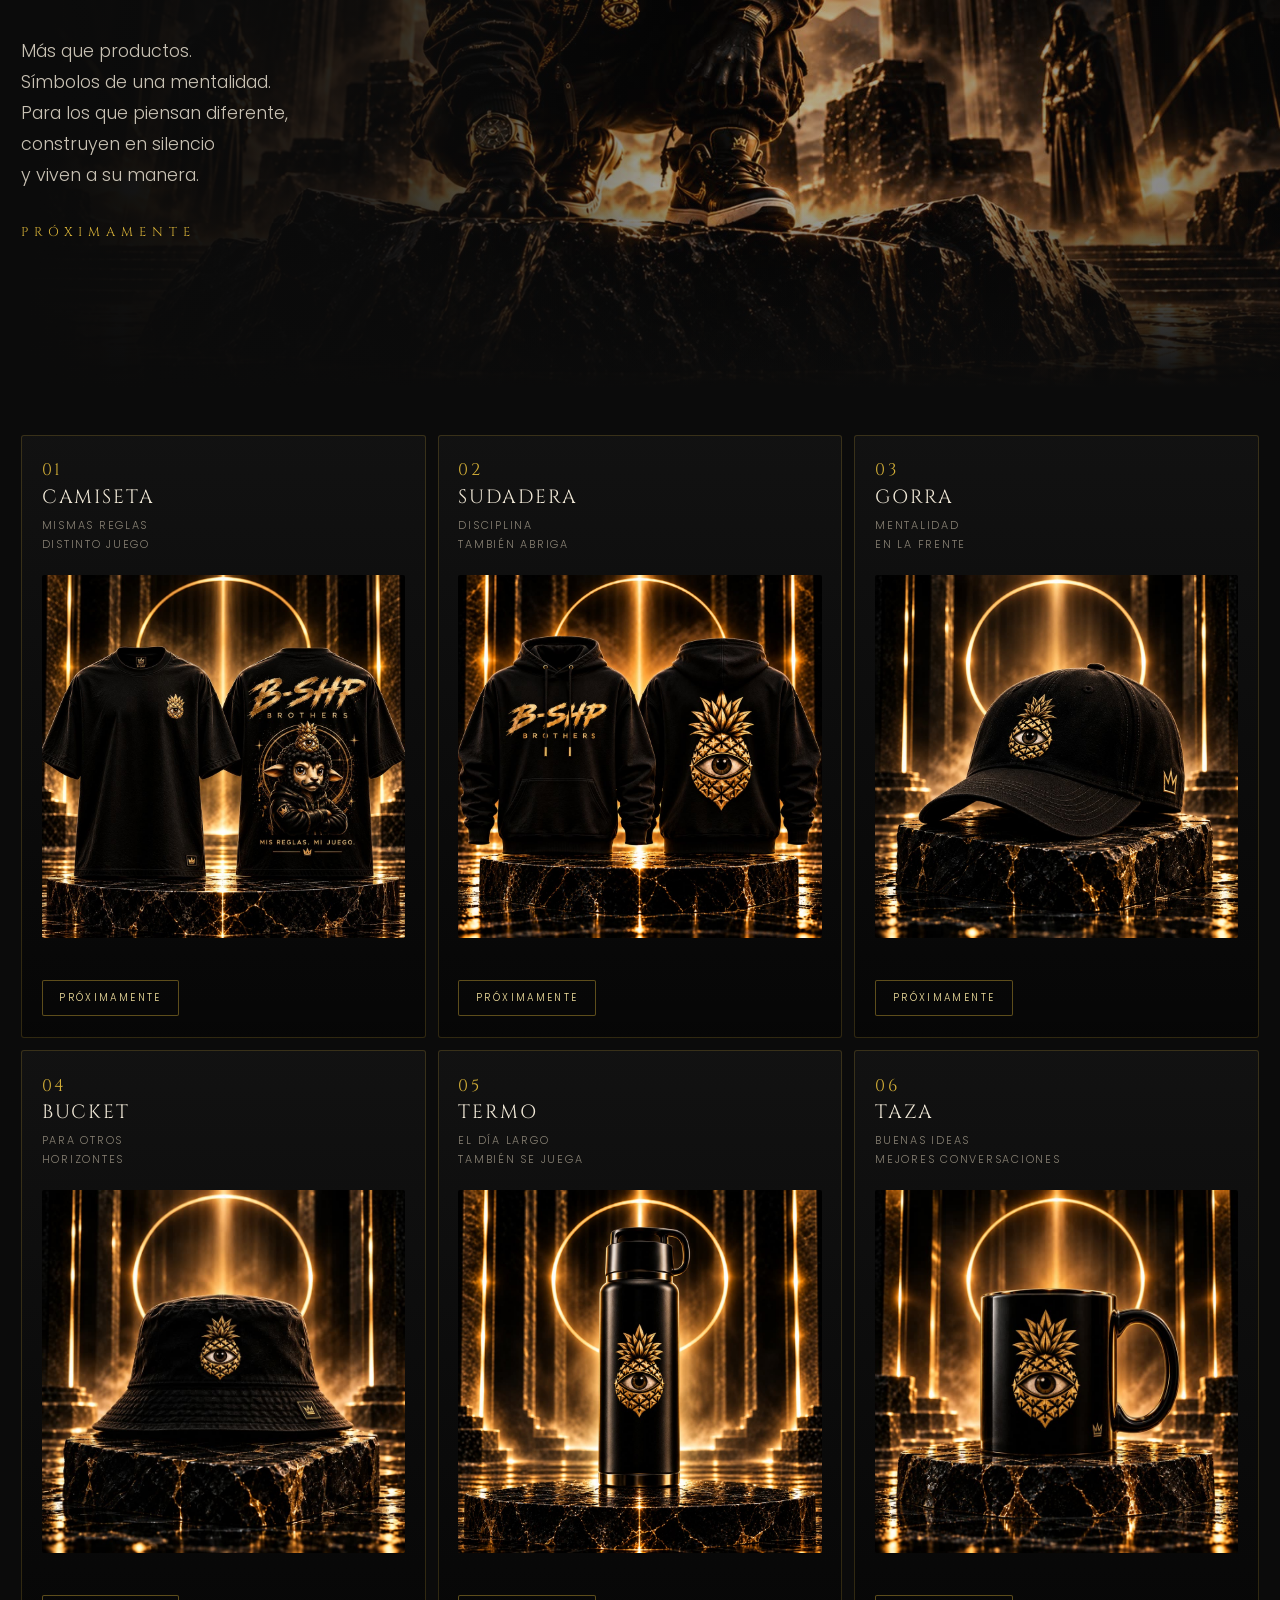
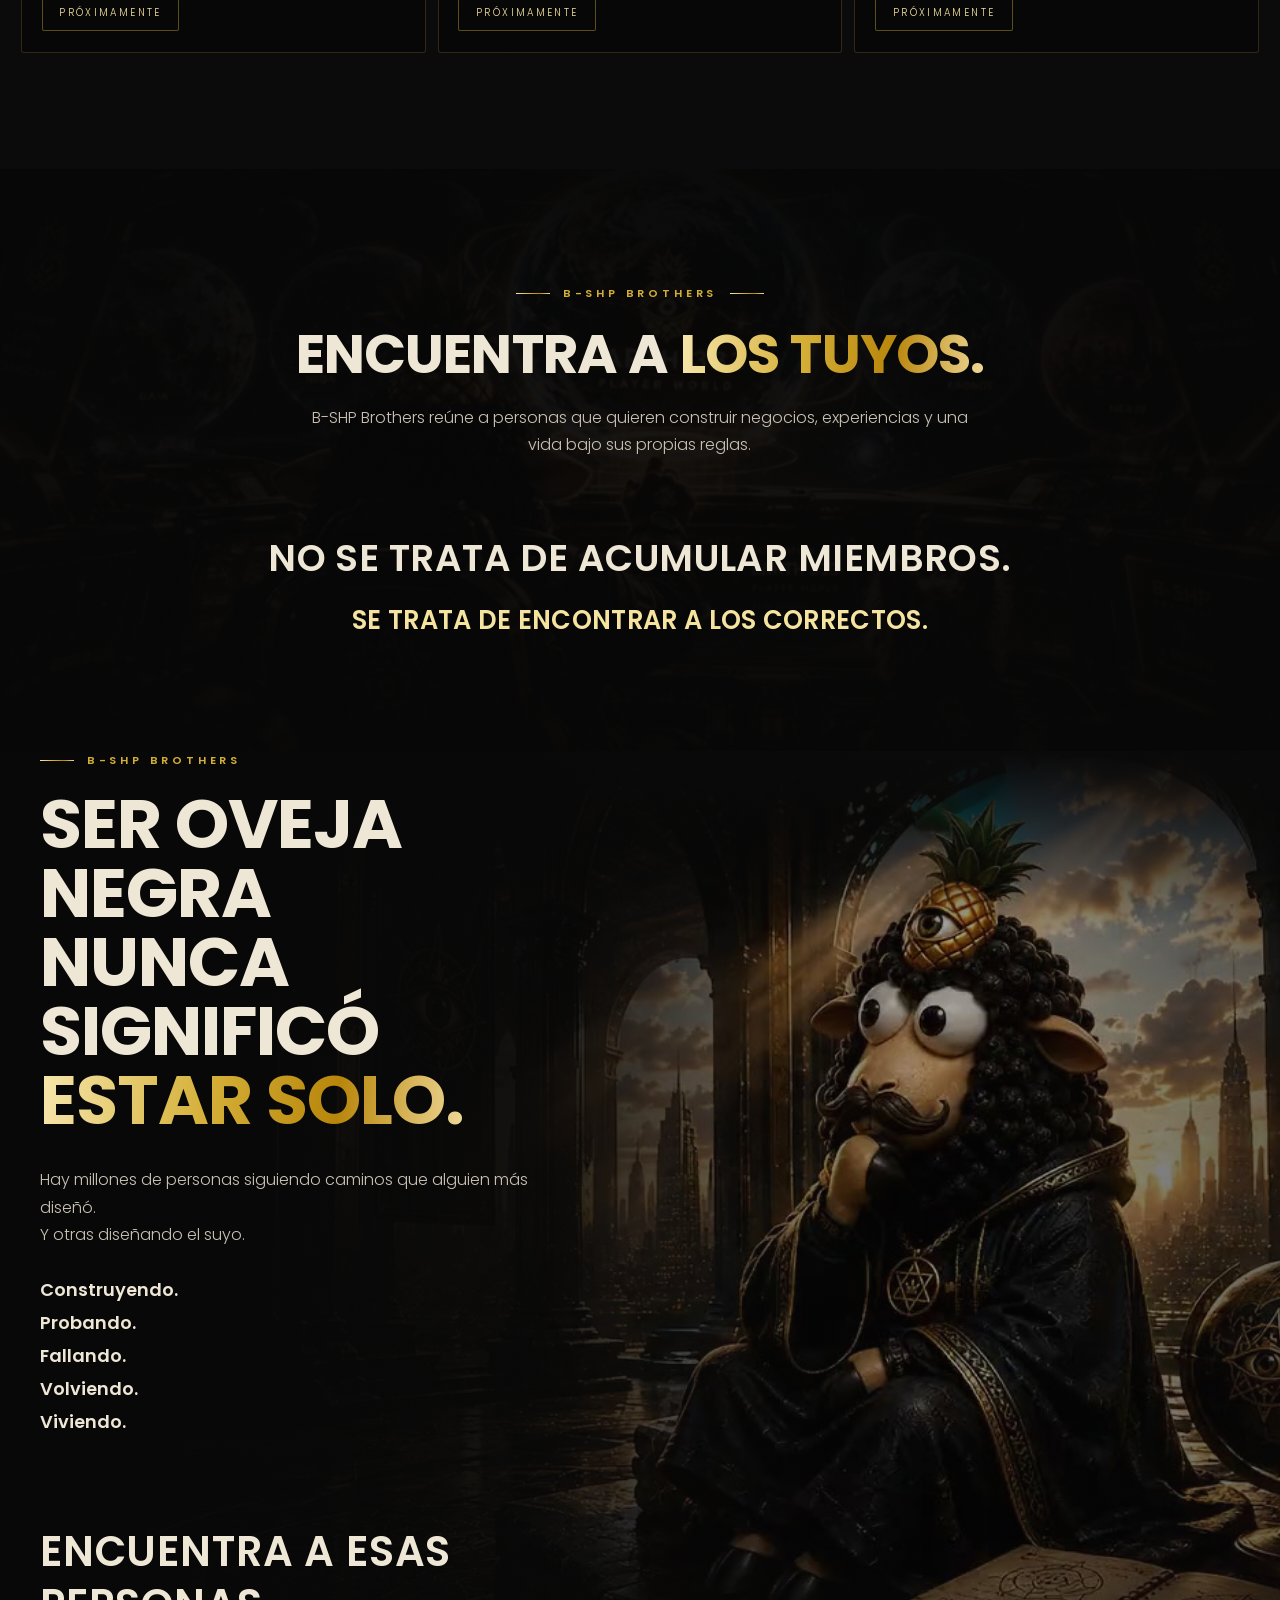
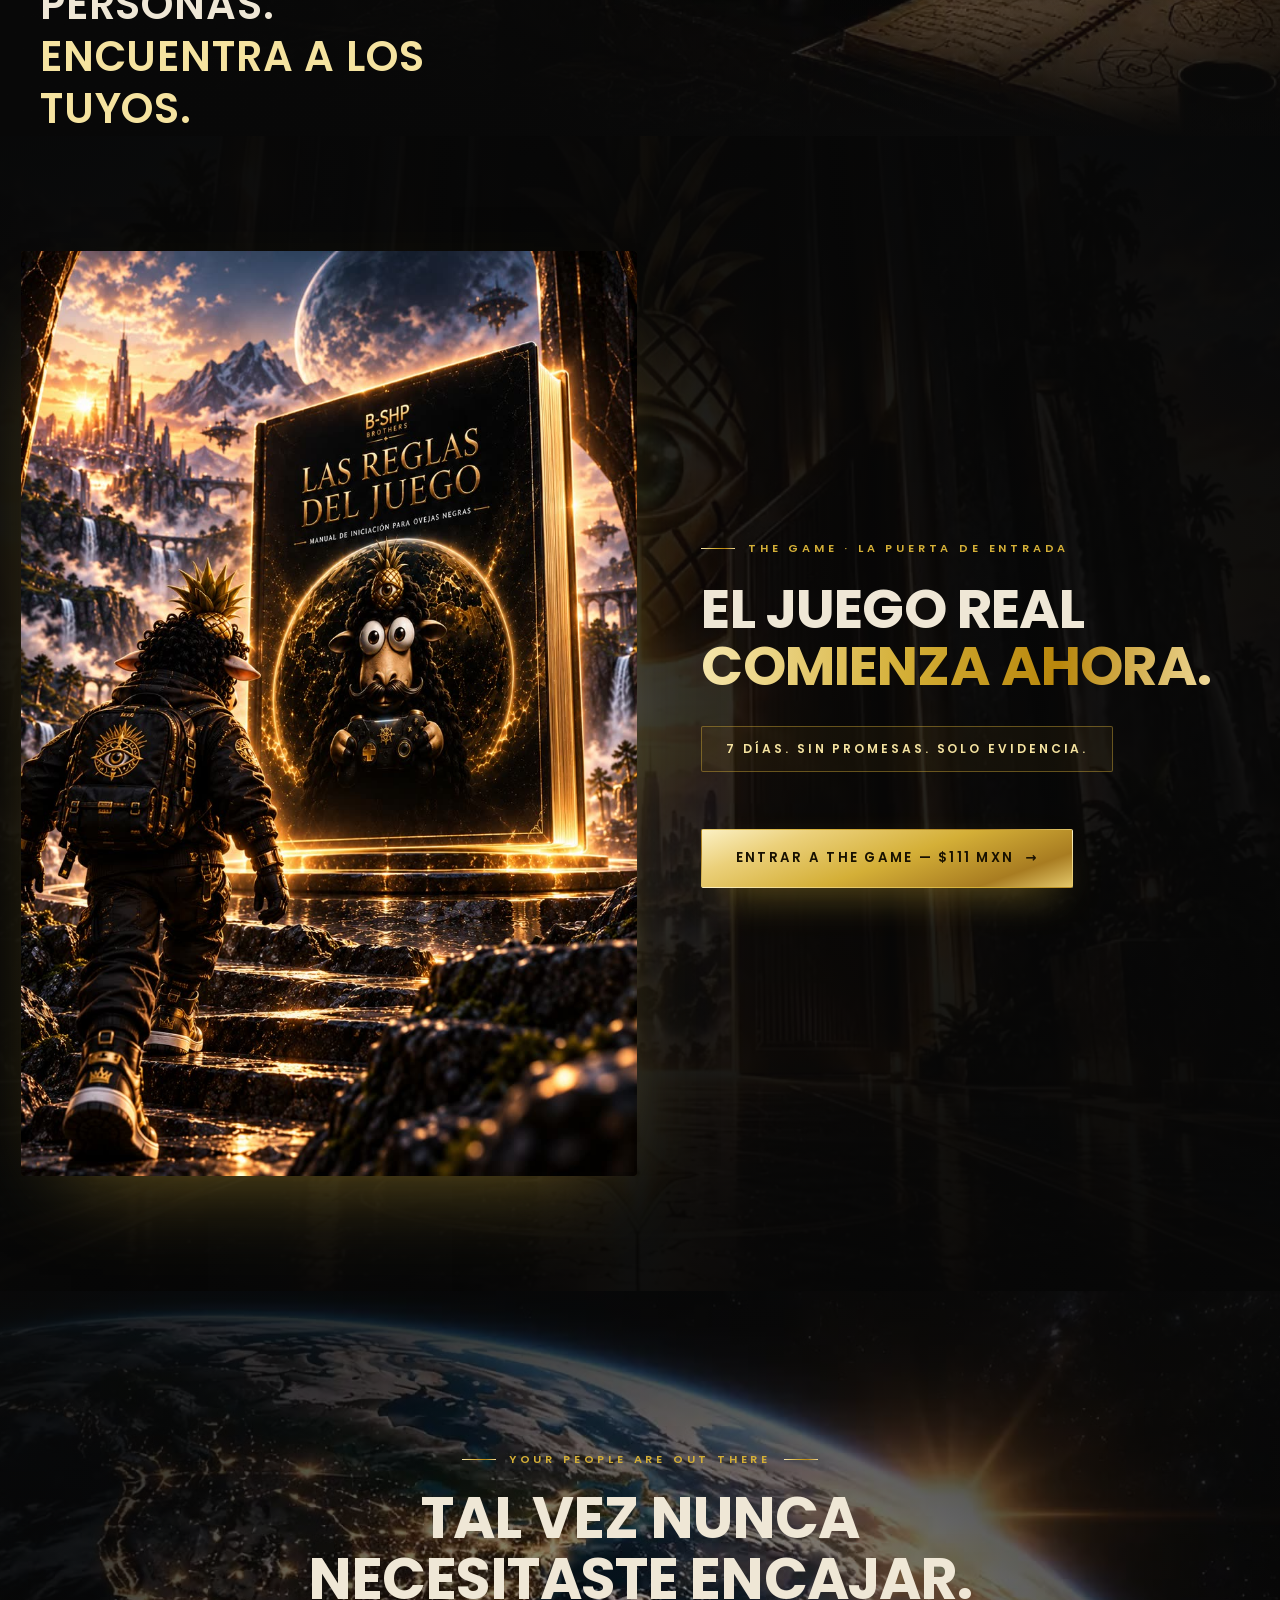
==== commit 07f32558: "ultimas Actualizaciones" ====
--- a/web/index.html
+++ b/web/index.html
@@ -28,12 +28,12 @@
       <img src="assets/img/logo-wordmark-v2.png" alt="B-SHP BROTHERS">
     </a>
     <nav class="nav__links" id="navLinks">
-      <a href="blackbro/index.html">BlackBro</a>
-      <a href="founders333/index.html">Founders 333</a>
+      <!--<a href="blackbro/index.html">BlackBro</a>
+      <a href="founders333/index.html">Founders 333</a>-->
       <a href="#brothers">Brothers</a>
       <a href="#mundo">El mundo</a>
       <a href="#goods">Goods</a>
-      <a href="#thegame">The Game</a>
+      <a href="/thegame/">The Game</a>
     </nav>
     <div class="nav__cta">
       <a class="btn btn--gold" href="#mundo" data-track="descubre_click" data-track-from="nav">Descubre B-SHP <i>&rarr;</i></a>
@@ -137,7 +137,7 @@
 
       <p class="lead" data-rv data-rv-d="2">Distintas historias.<br>Distintas industrias.<br>Distintas maneras de ver el mundo.</p>
       <p class="lead" data-rv data-rv-d="3">Pero algo en común:</p>
-      <p class="punch" data-rv data-rv-d="3">Hacer cosas que valgan la pena<br>con gente que valga la pena conocer.</p>
+      <p class="punch" data-rv data-rv-d="3">Hacer cosas que valgan la pena<br>con gente que valga la pena.</p>
 
       <p class="lead" data-rv data-rv-d="4">Negocios. Ideas. Viajes. Colaboraciones.</p>
       <p class="lead" data-rv data-rv-d="4">Errores. Conversaciones. Y sí, echar cotorreo.</p>
@@ -241,7 +241,7 @@
       </a>
       <a class="terr" href="#lifestyle" data-rv data-rv-d="2">
         <img src="assets/img/home/terr-lifestyle.jpg" alt="" loading="lazy">
-        <span class="terr__txt"><b>Lifestyle</b><i>Vida</i></span>
+        <span class="terr__txt"><b>goods</b><i>Vida</i></span>
       </a>
       <a class="terr" href="#experiencias" data-rv data-rv-d="3">
         <img src="assets/img/home/terr-experiences.jpg" alt="" loading="lazy">
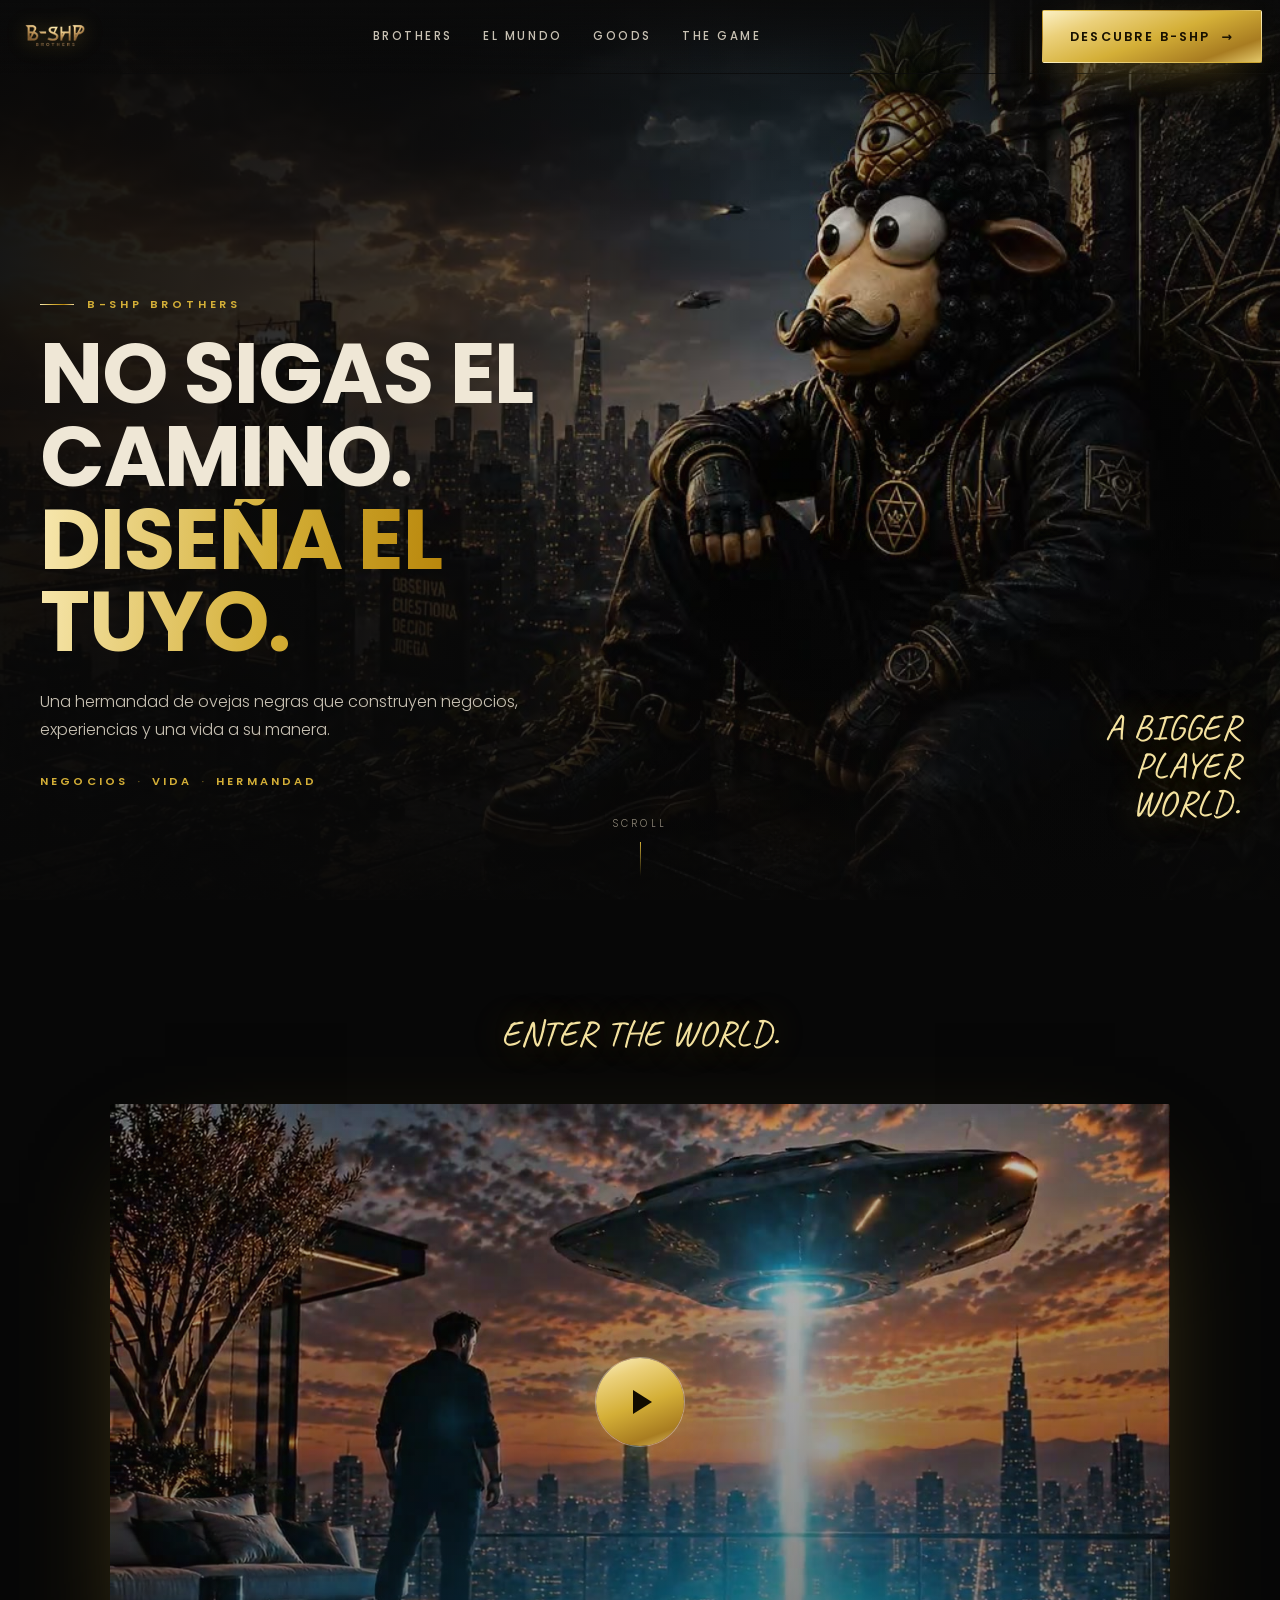
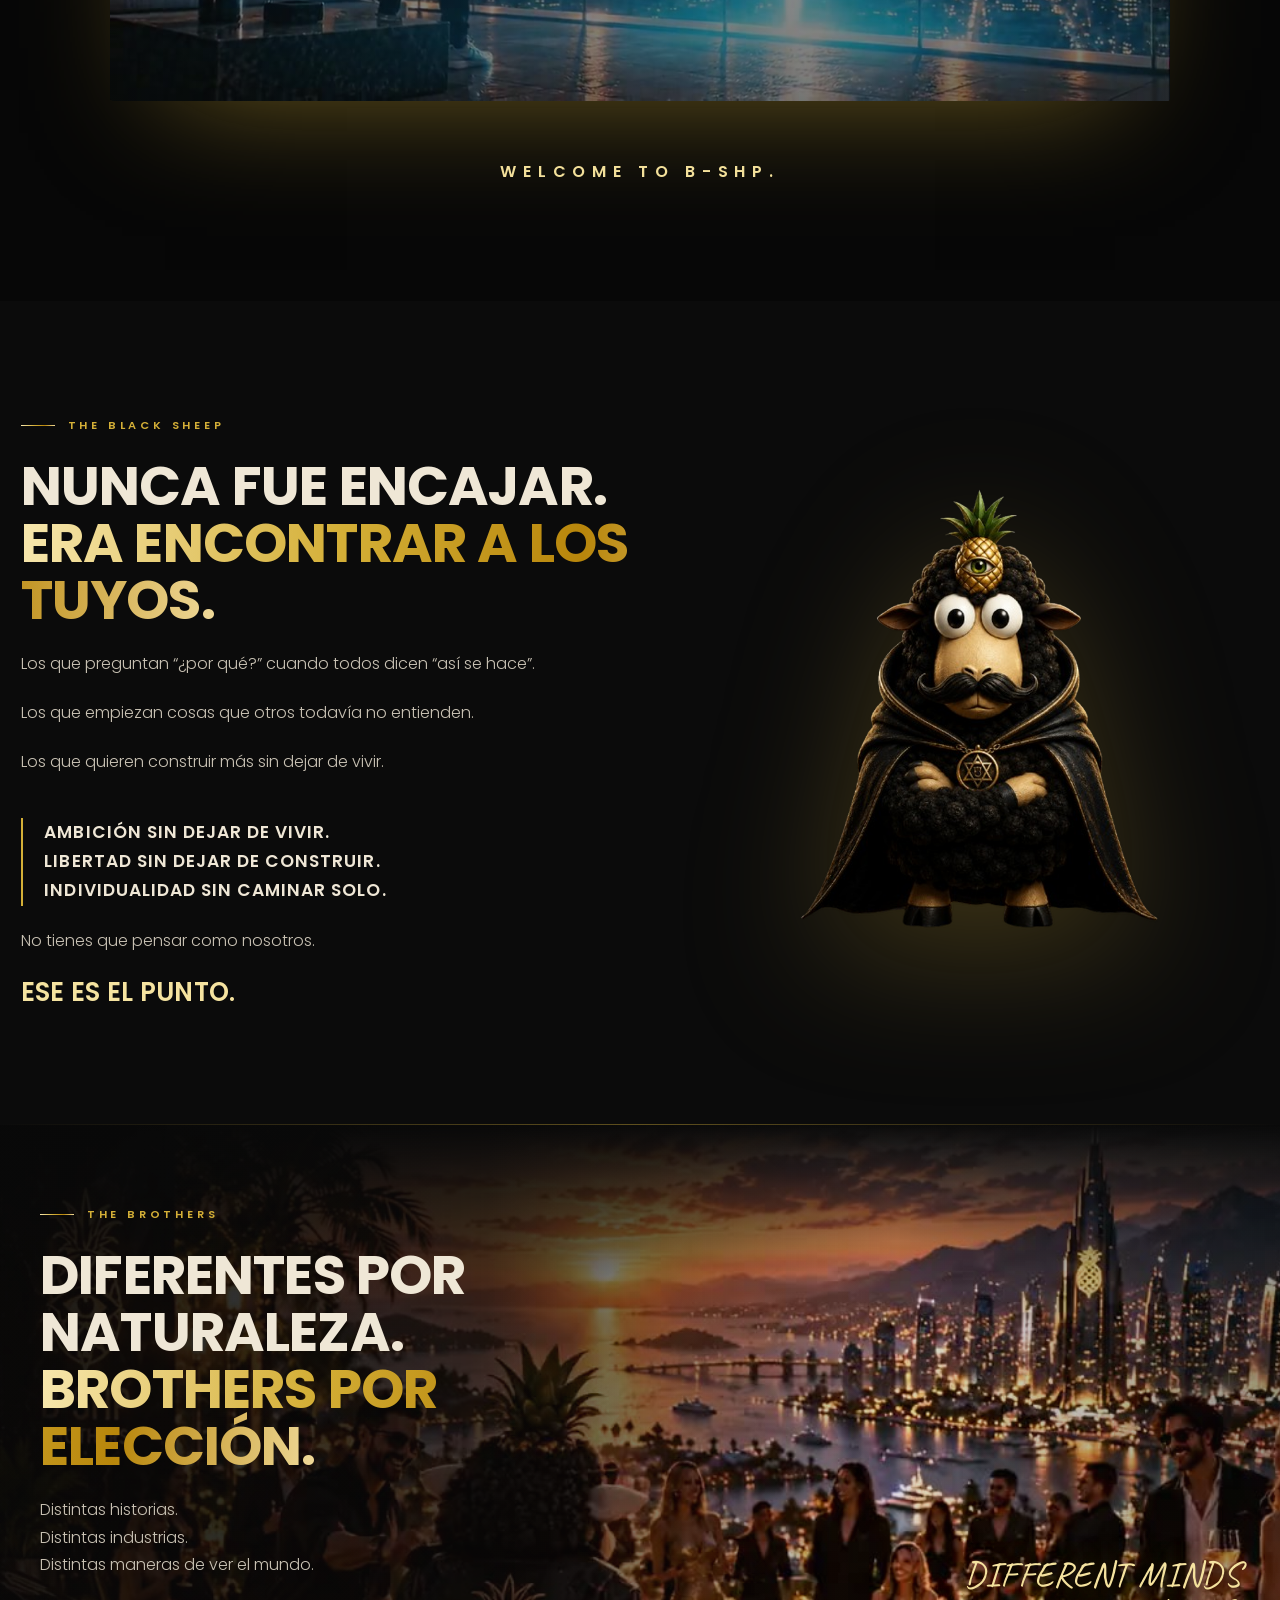
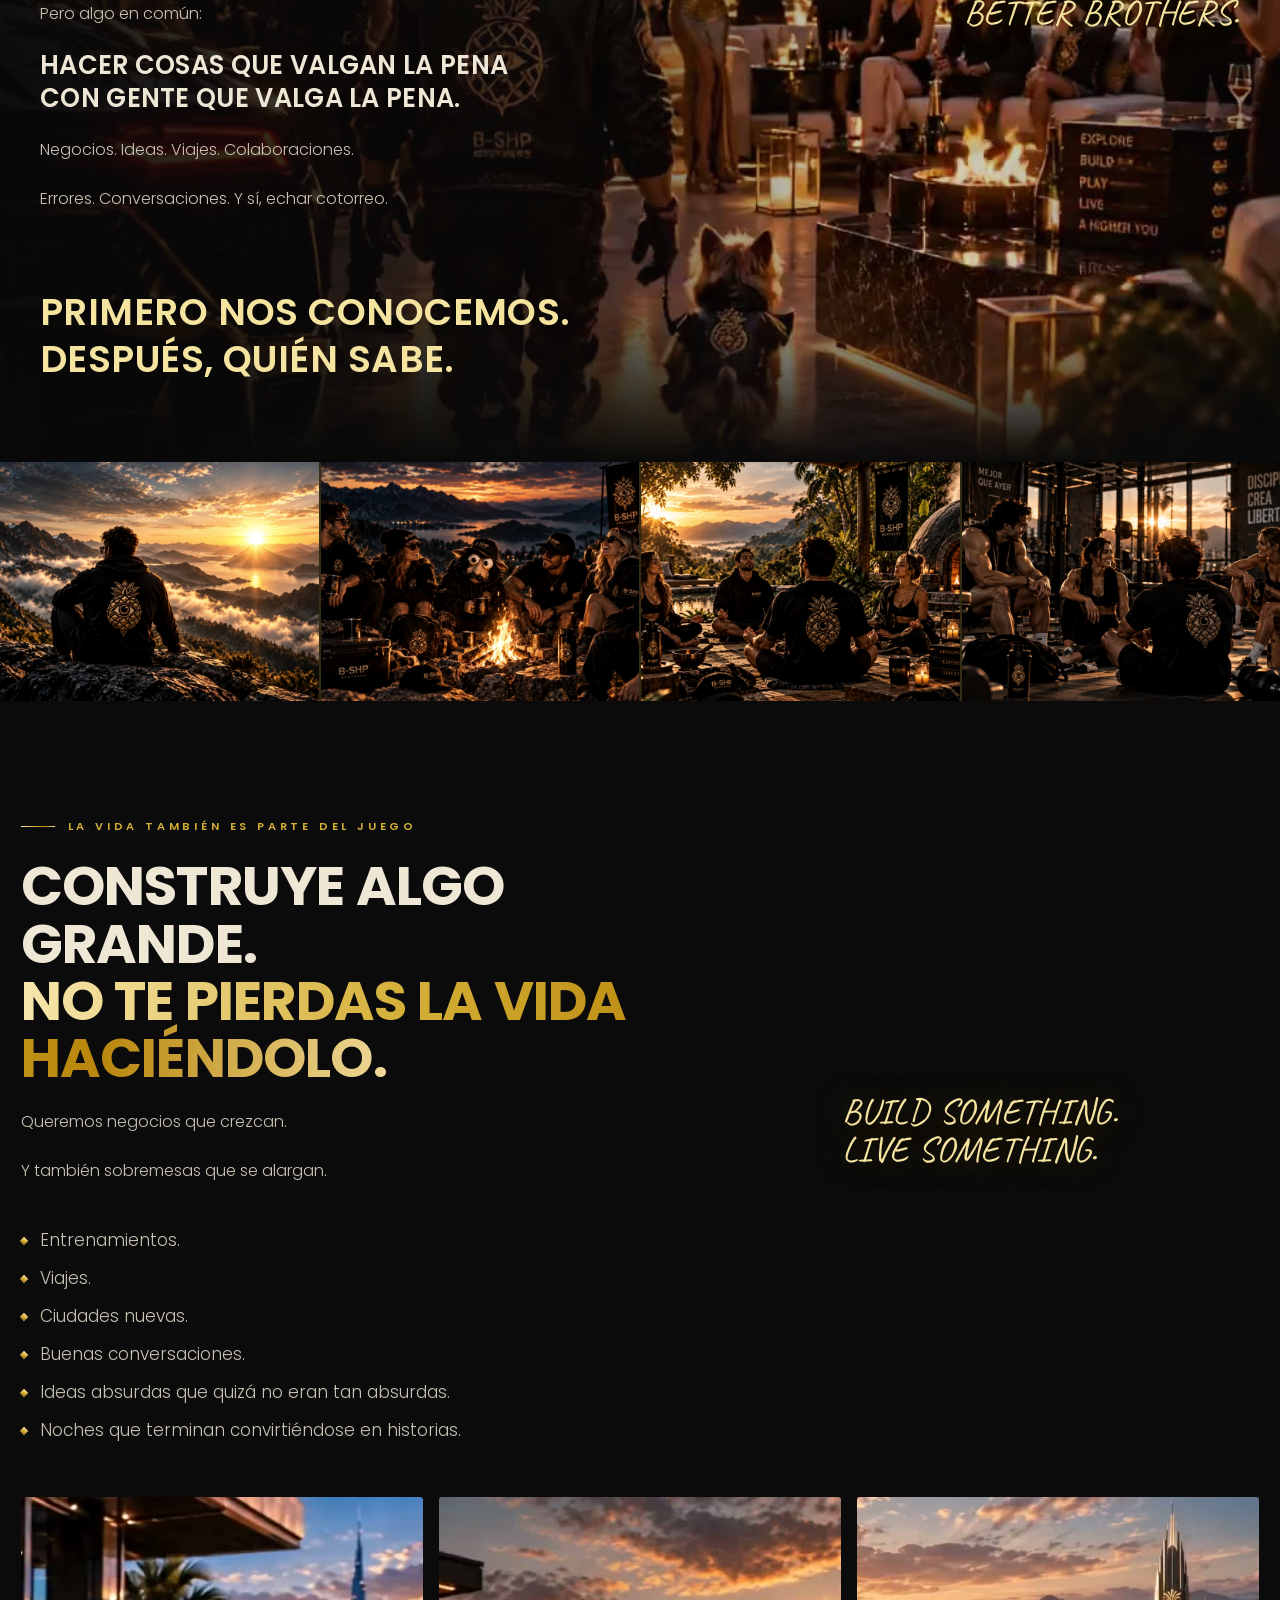
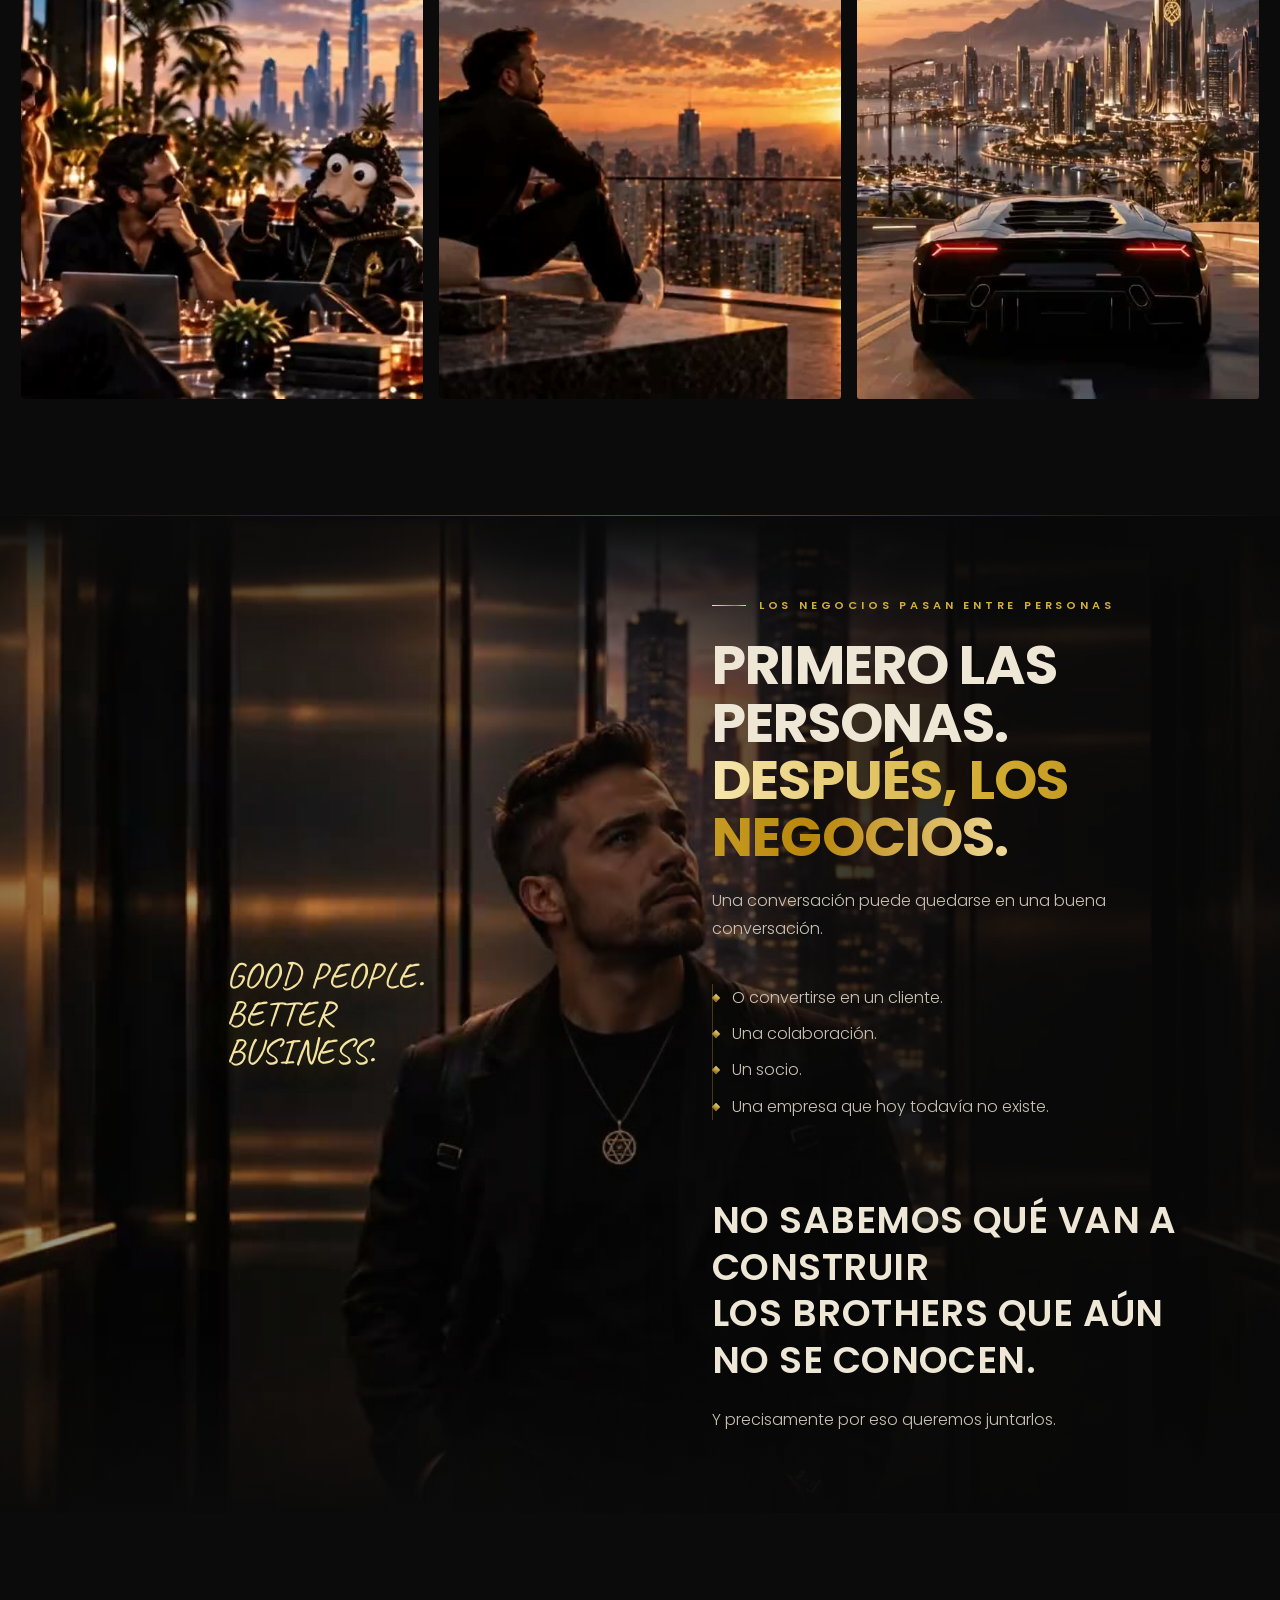
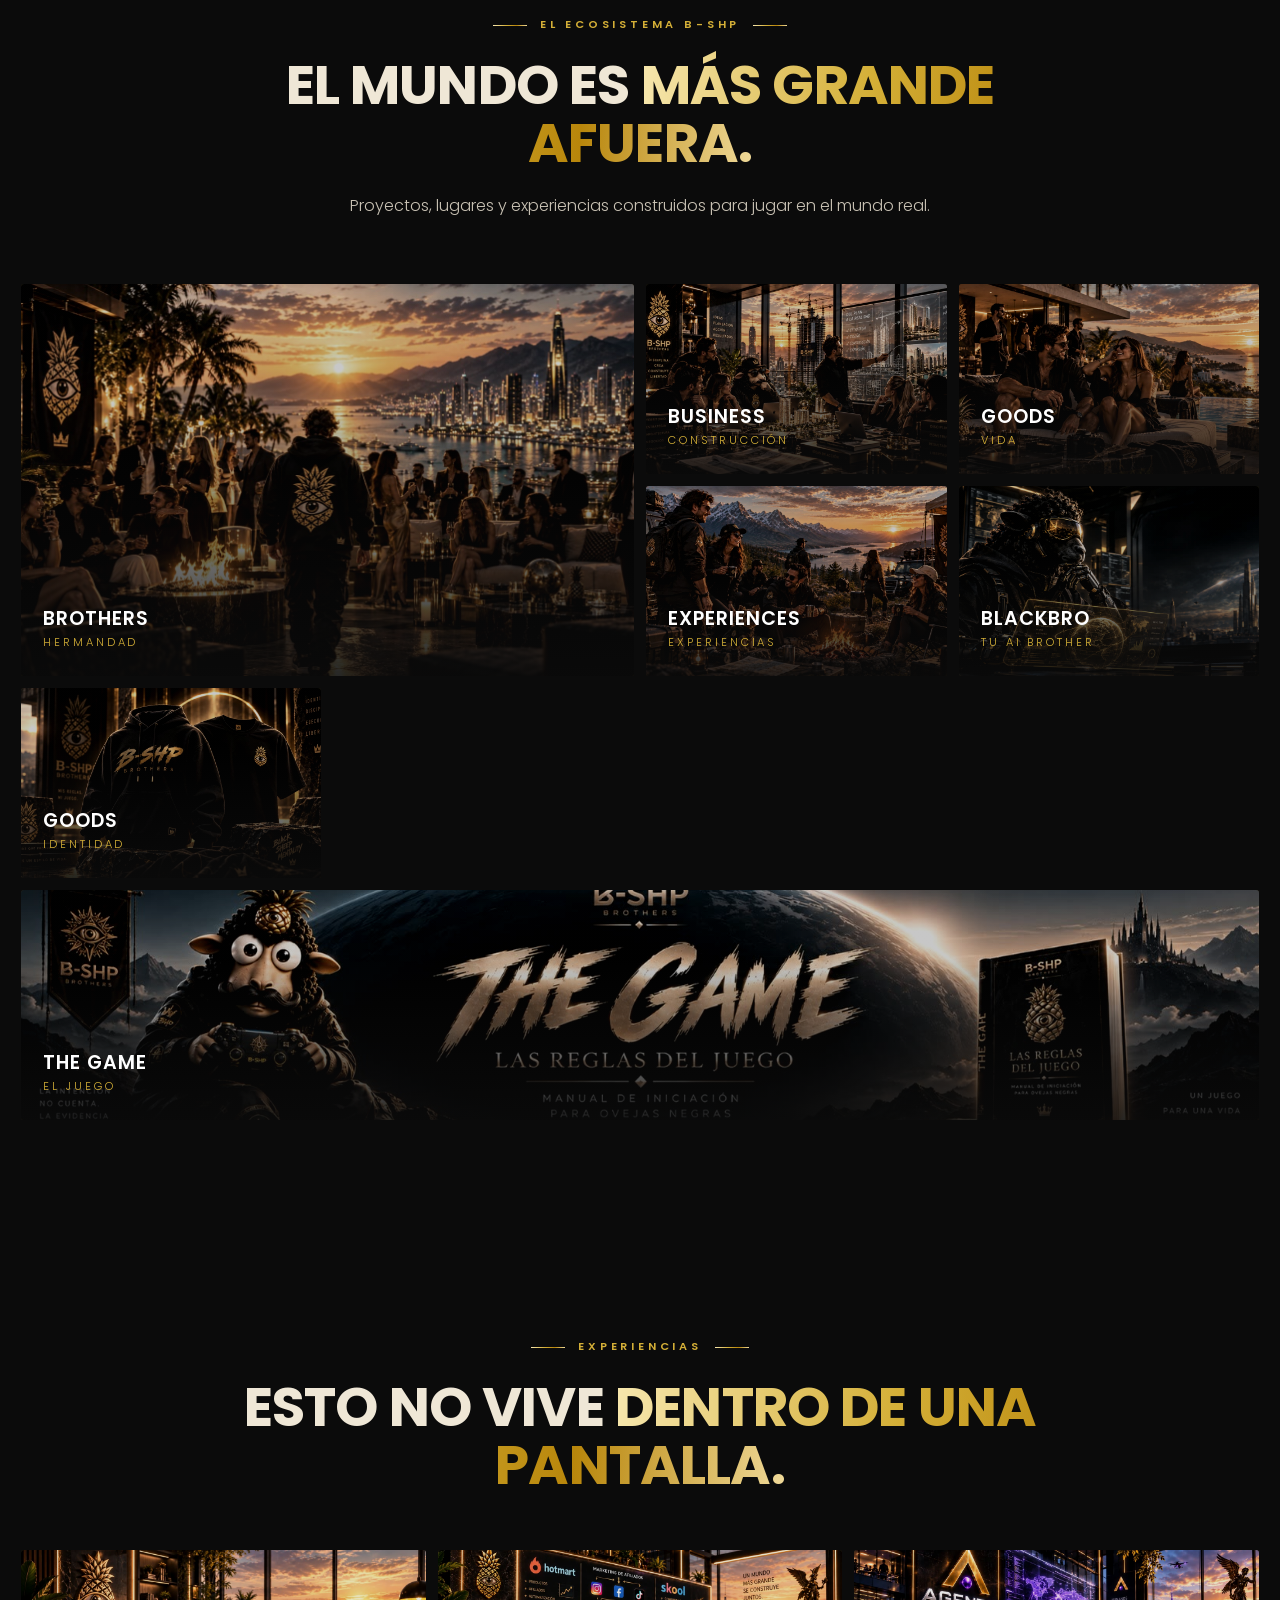
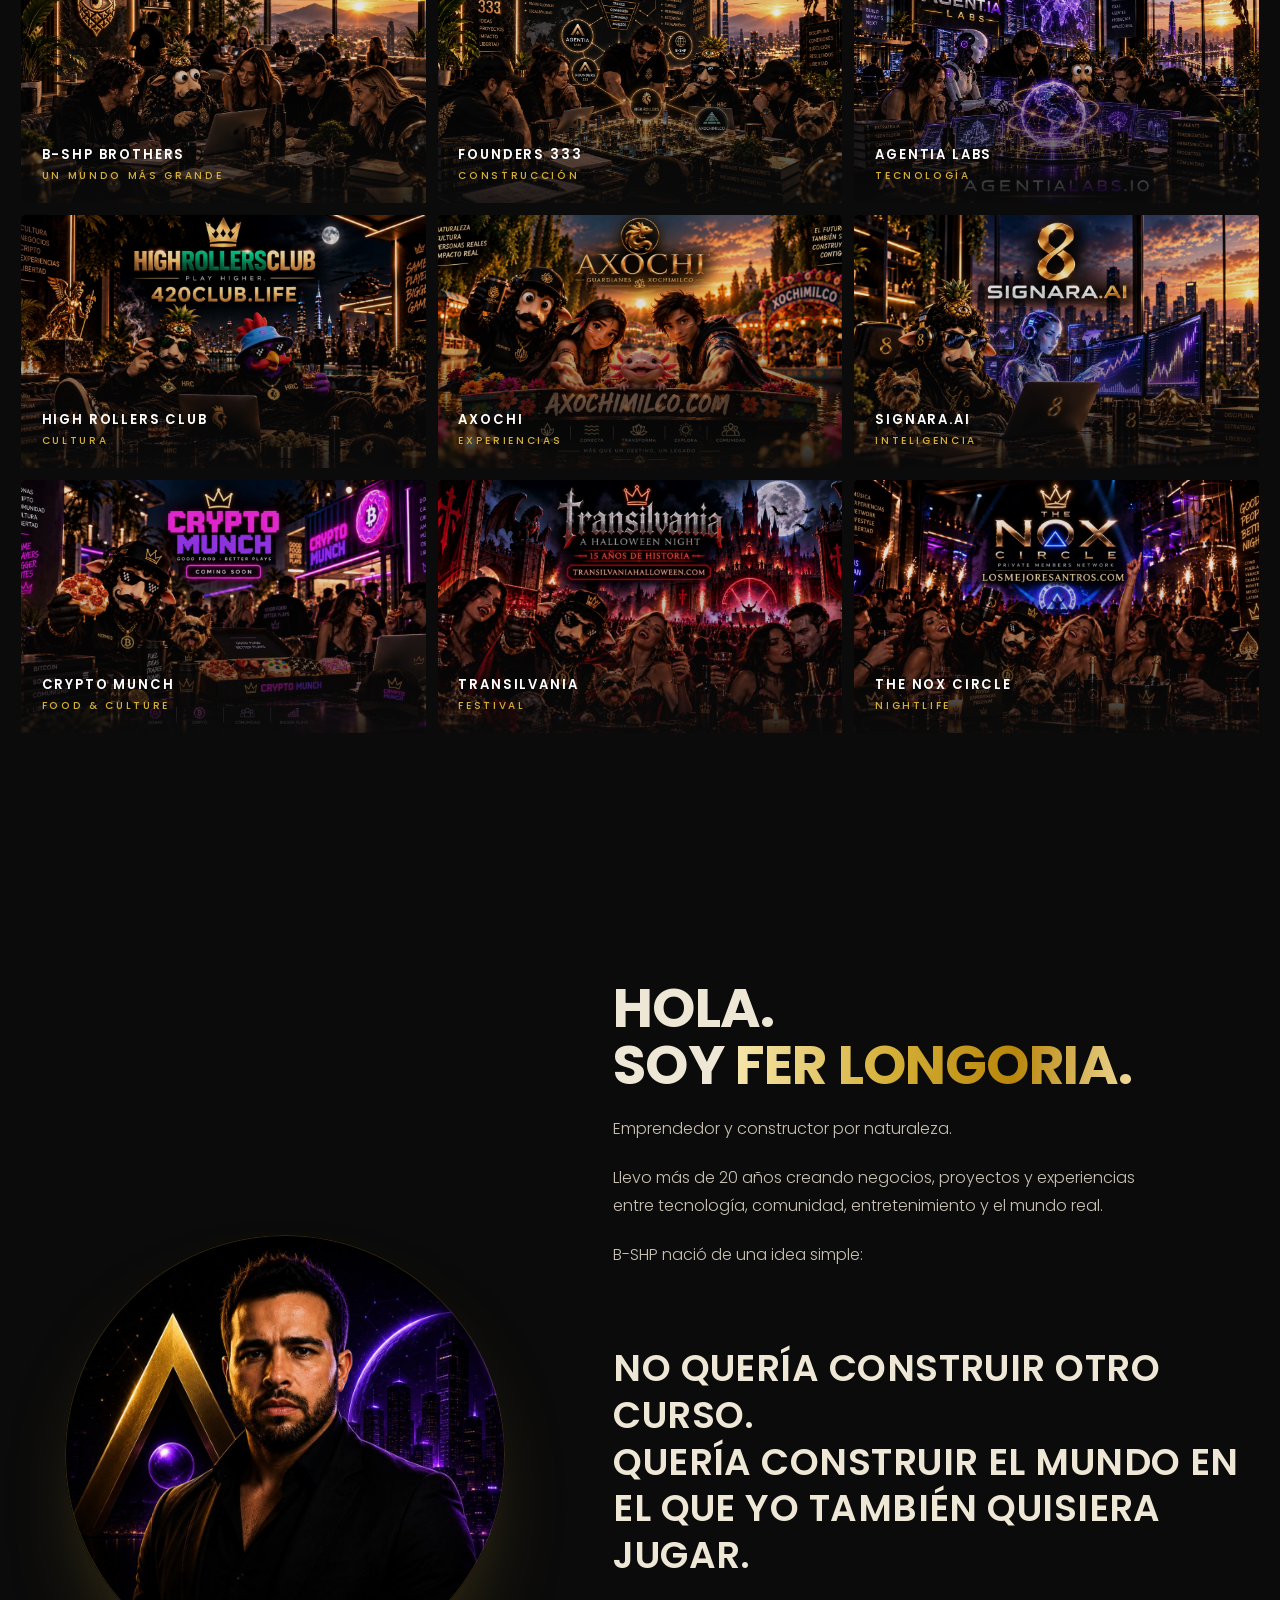
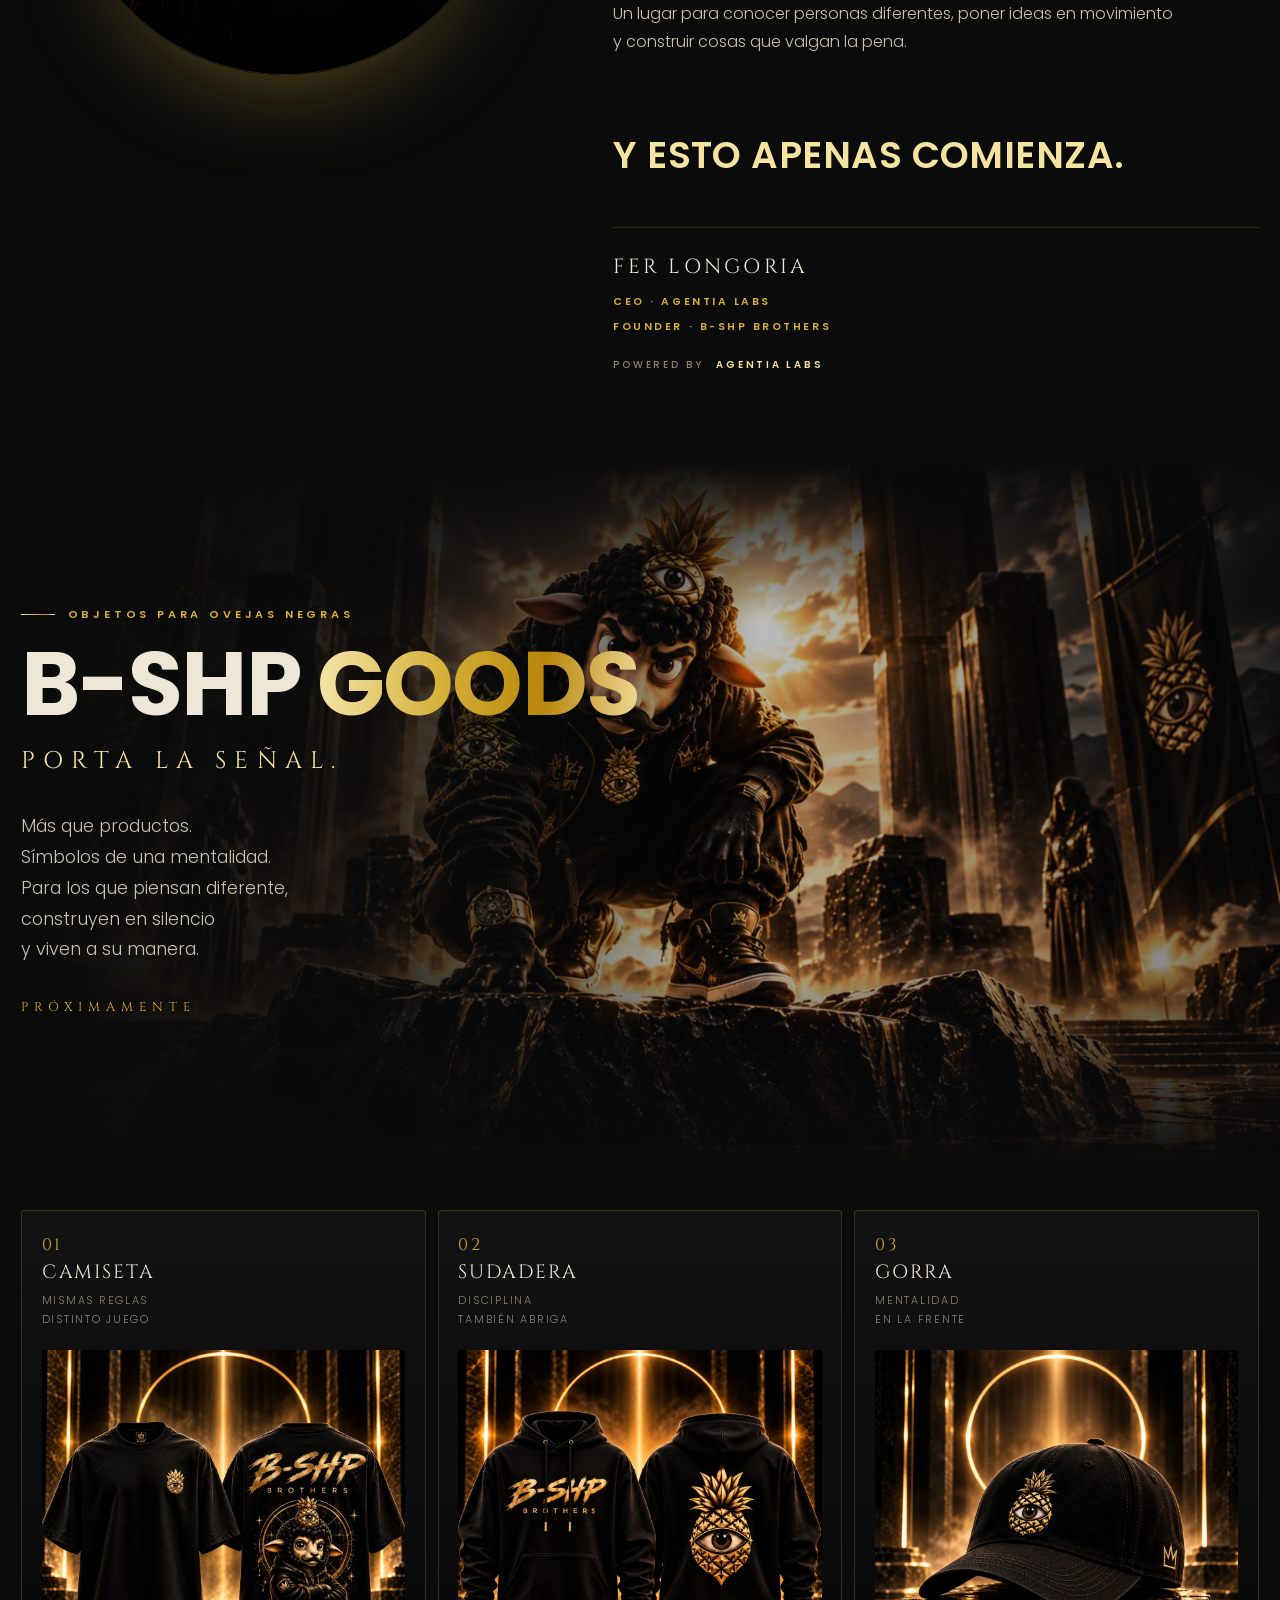
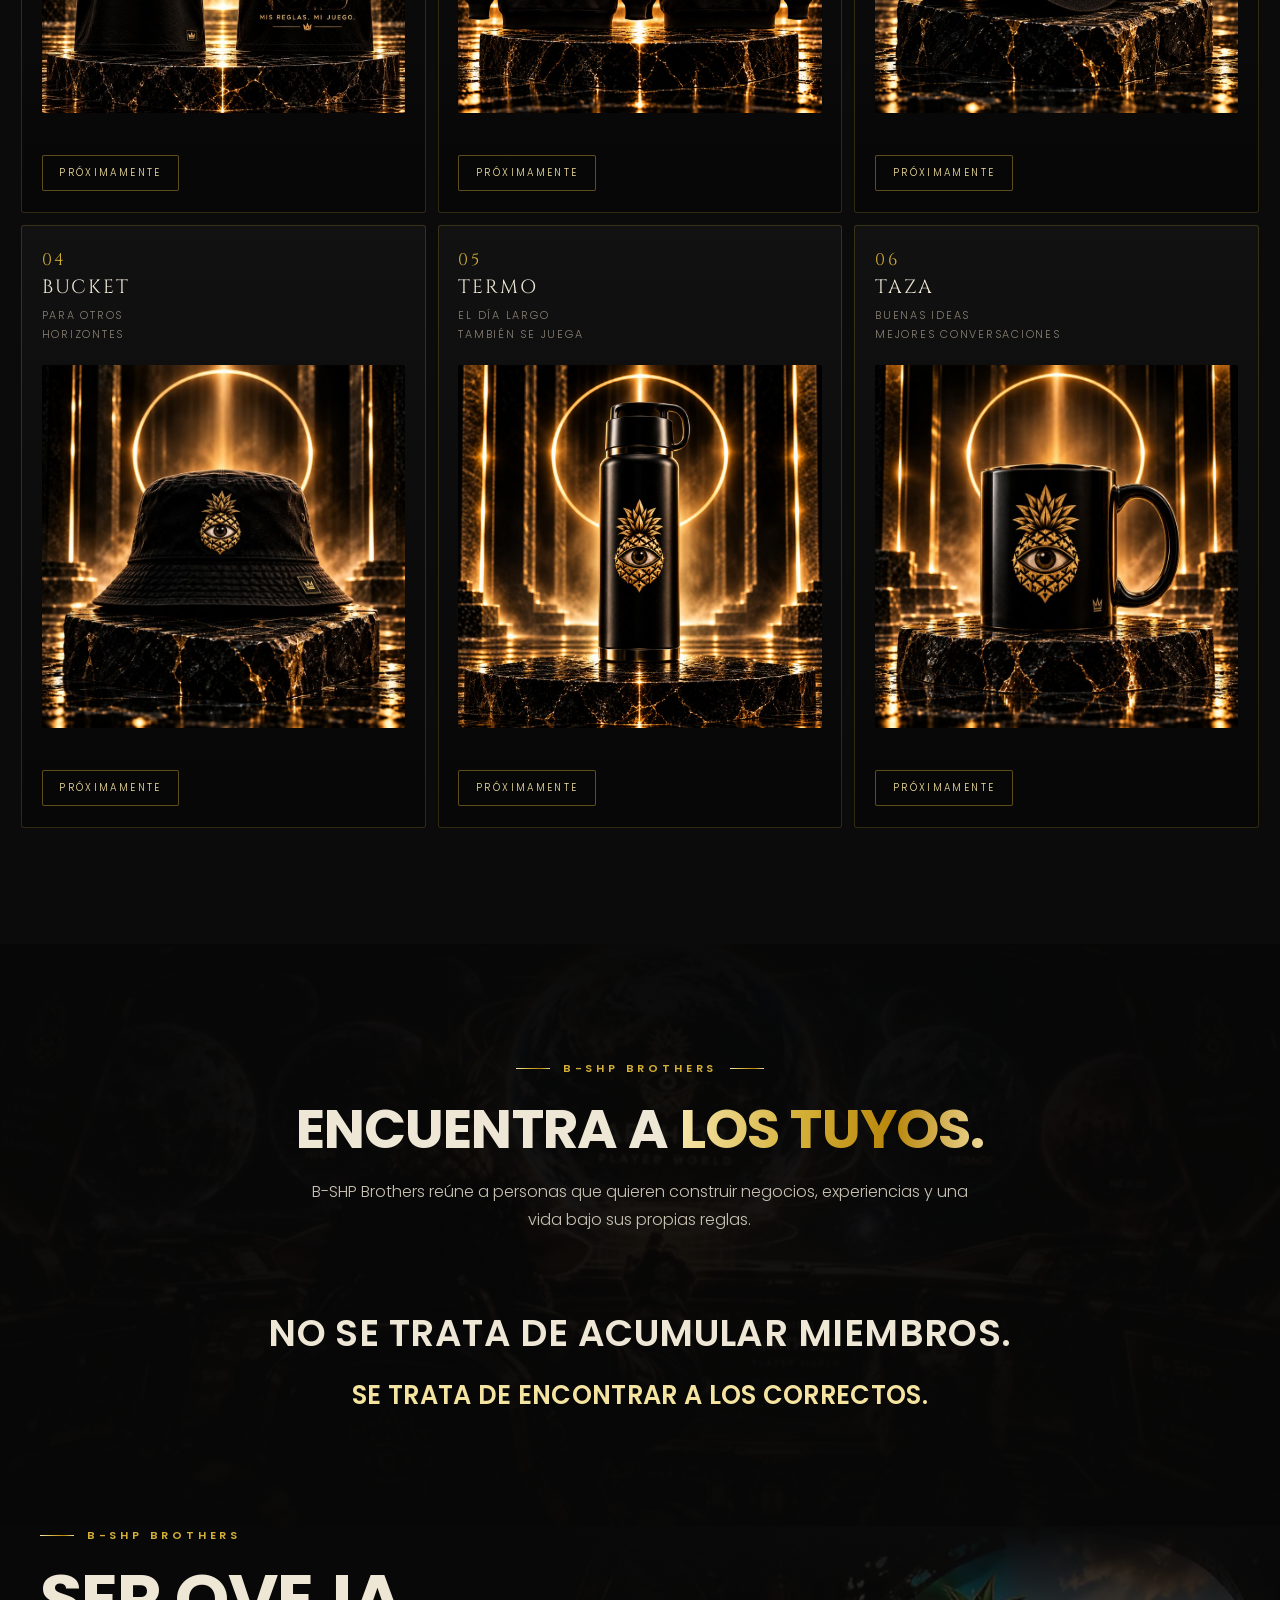
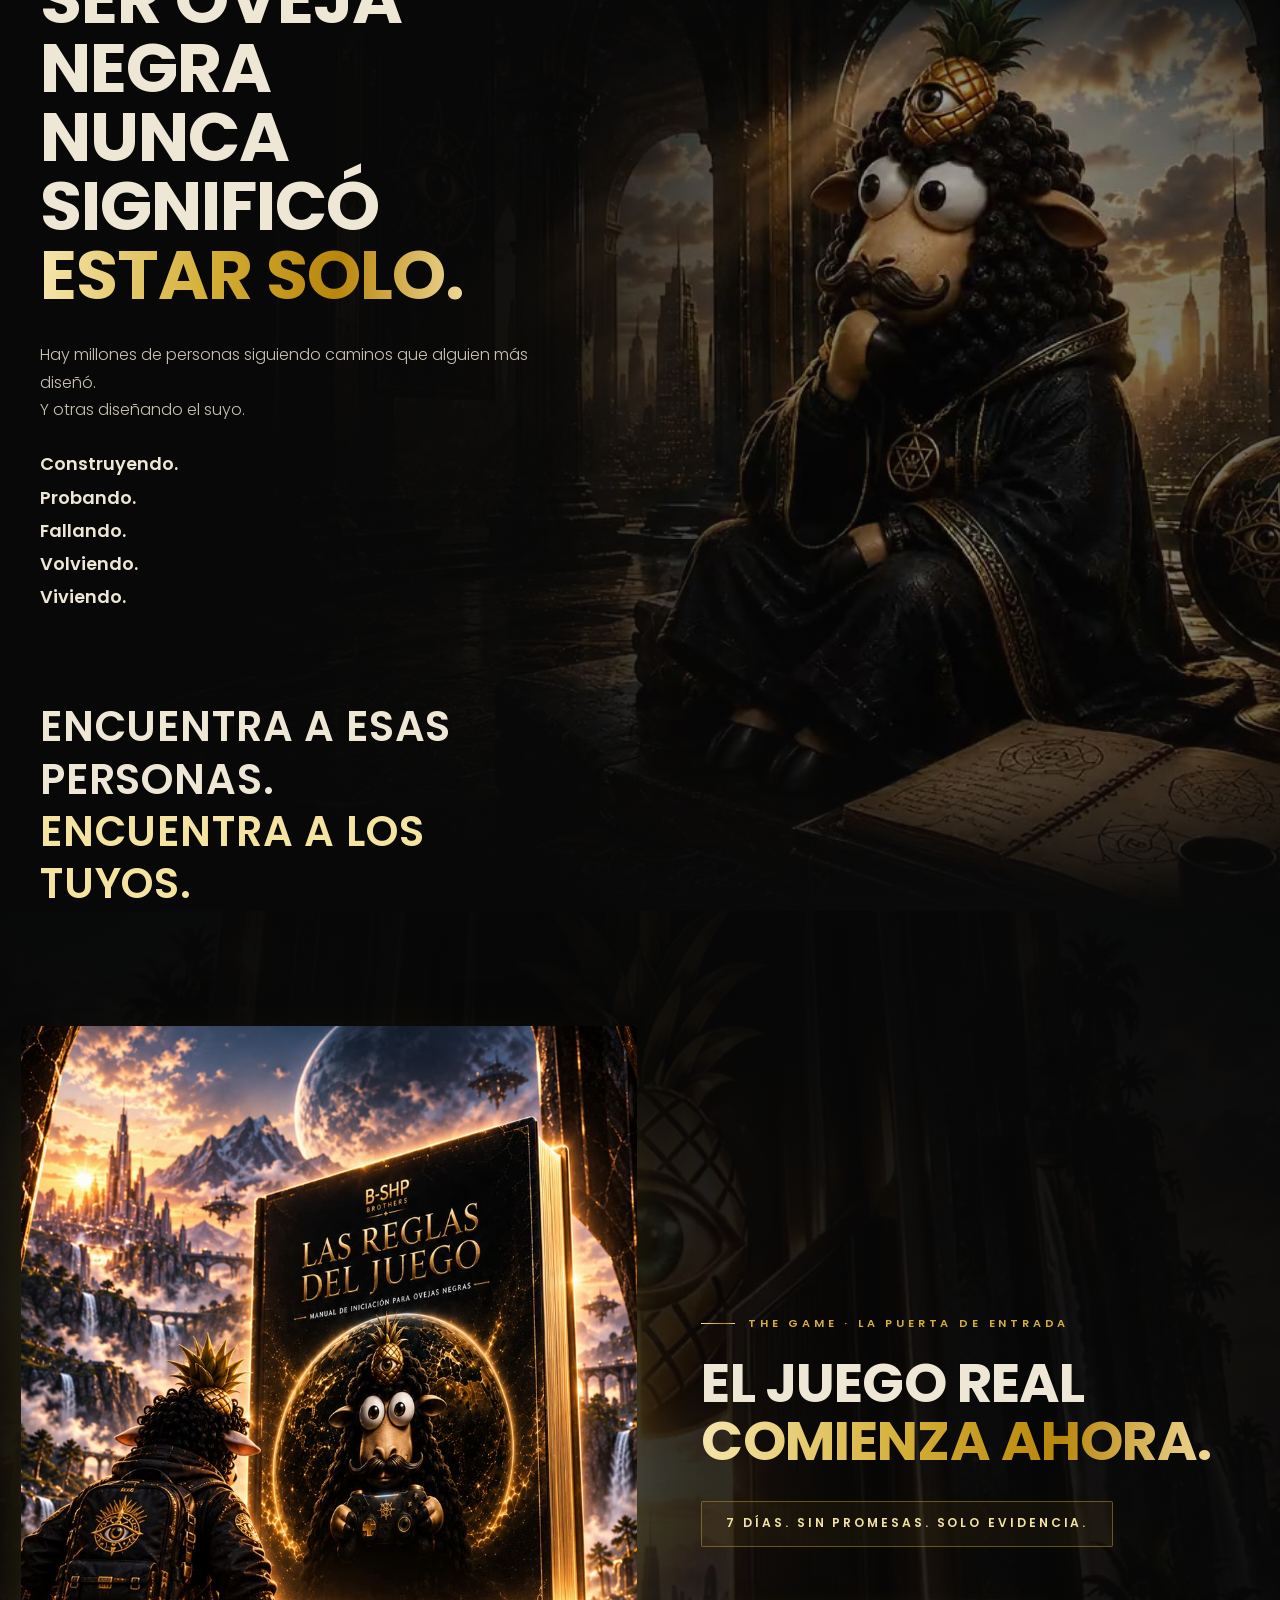
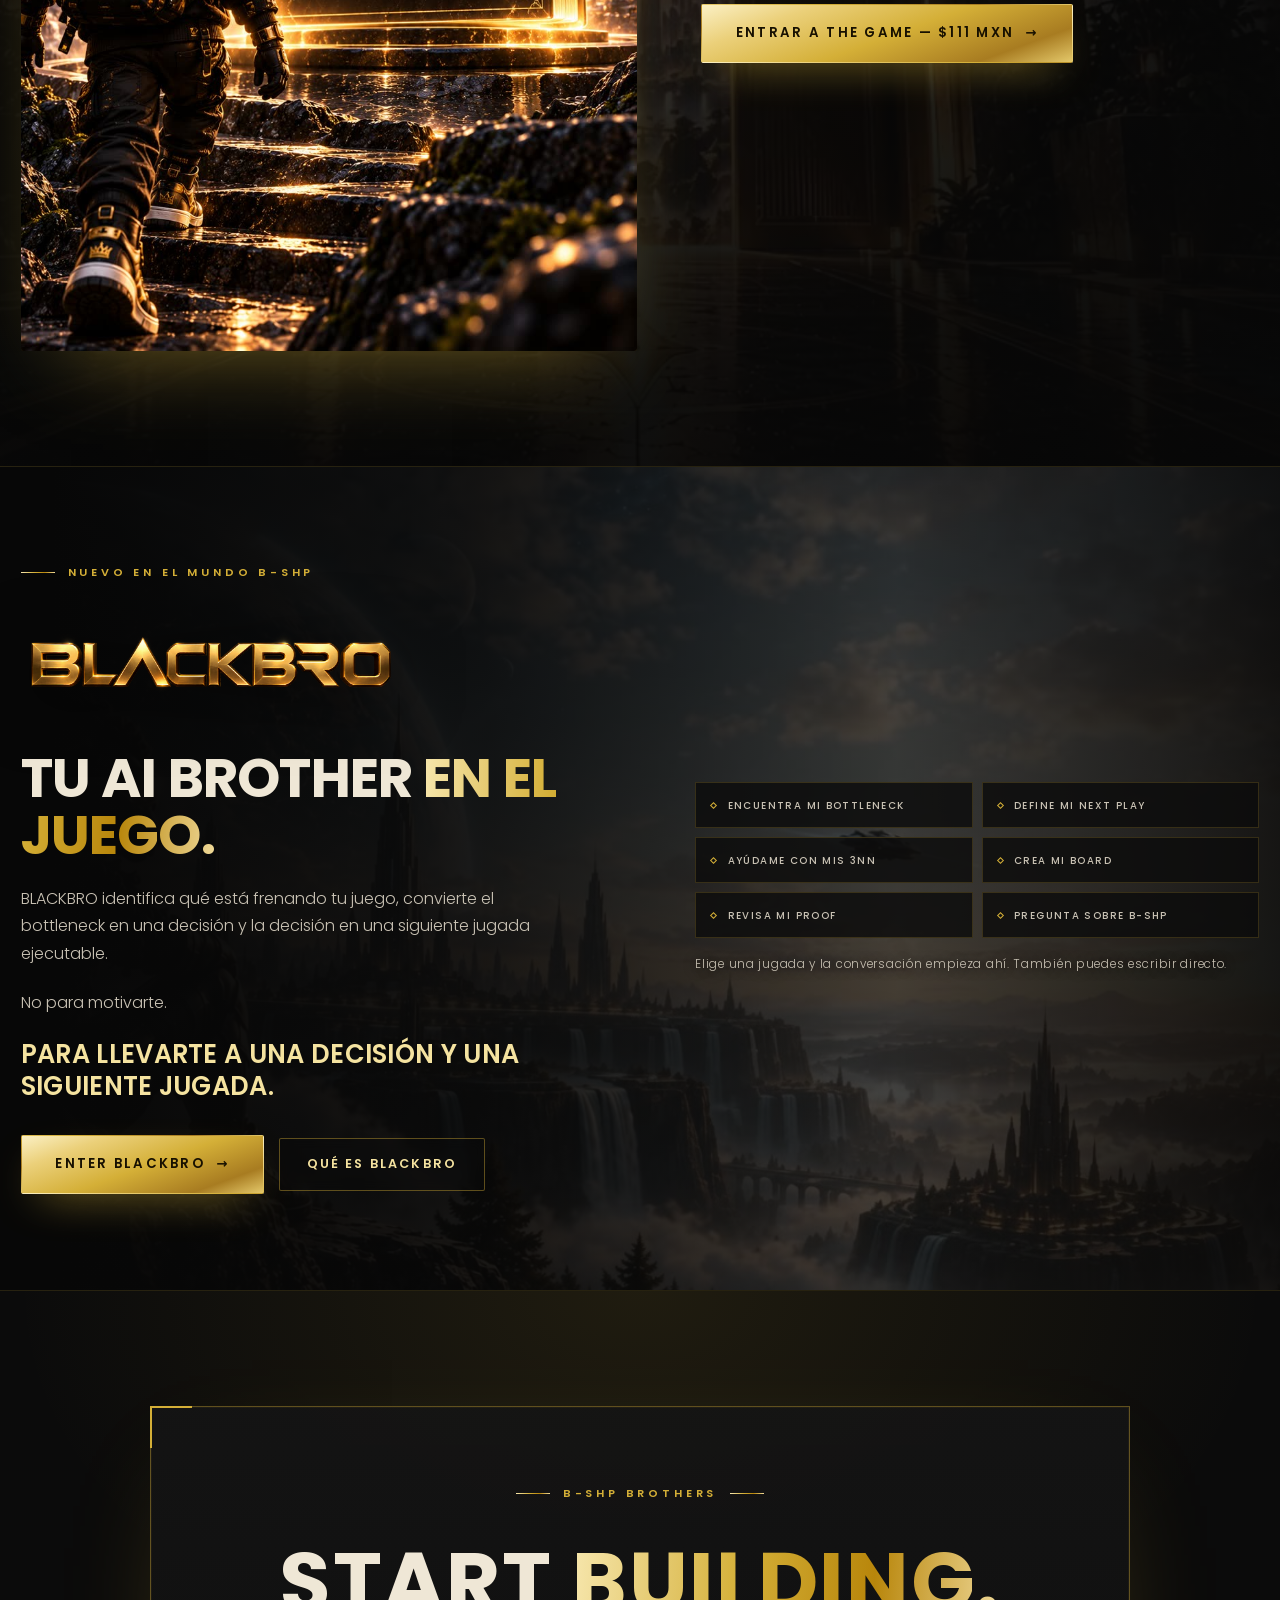
==== commit 3fa6c92b: "Founders333 cierre V1 y START BUILDING en la home Ronda del 02-oct (RECOMENDACIONES/).  HOME: el fin" ====
--- a/web/index.html
+++ b/web/index.html
@@ -18,6 +18,7 @@
 <link rel="preconnect" href="https://fonts.gstatic.com" crossorigin>
 <link href="https://fonts.googleapis.com/css2?family=Caveat:wght@600;700&family=Cinzel:wght@400;600&family=Poppins:wght@300;400;500;600;700&display=swap" rel="stylesheet">
 <link rel="stylesheet" href="assets/css/home-v2.css">
+<link rel="stylesheet" href="assets/css/home-build.css">
 </head>
 <body>
 
@@ -259,55 +260,6 @@
         <img src="assets/img/home/terr-thegame.jpg" alt="" loading="lazy">
         <span class="terr__txt"><b>The Game</b><i>El juego</i></span>
       </a>
-    </div>
-  </div>
-</section>
-
-<!-- ============================== 07b BLACKBRO · la puerta al agente ==============================
-     Sección nueva (17-sep). El mundo acaba de enseñarse en el mapa de arriba;
-     aquí entra la única pieza de ese mundo con la que se puede hablar.
-     La sección es la PUERTA: el producto vive entero en /blackbro.
-     Las seis jugadas son las del BUILD MASTER V1.1 y están congeladas.
-     ========================================================================= -->
-<section class="bbentrada" id="blackbro" data-view="blackbro_view">
-  <div class="bbentrada__media">
-    <video autoplay muted loop playsinline preload="none" poster="assets/img/blackbro/final-poster.jpg" data-lazy="assets/video/blackbro/final.mp4"></video>
-  </div>
-
-  <div class="wrap">
-    <div class="bbentrada__grid">
-      <div class="stack">
-        <p class="eyebrow" data-rv>Nuevo en el mundo B-SHP</p>
-
-        <img class="bbentrada__wordmark" src="assets/img/blackbro/wordmark.png" alt="BLACKBRO" data-rv data-rv-d="1">
-
-        <h2 class="h-lg" data-rv data-rv-d="1">Tu AI brother <span class="oro">en el juego.</span></h2>
-
-        <p class="lead" data-rv data-rv-d="2">
-          BLACKBRO identifica qué está frenando tu juego, convierte el bottleneck
-          en una decisión y la decisión en una siguiente jugada ejecutable.
-        </p>
-
-        <p class="lead" data-rv data-rv-d="3">No para motivarte.</p>
-        <p class="punch punch--oro" data-rv data-rv-d="3">Para llevarte a una decisión y una siguiente jugada.</p>
-
-        <div class="bbentrada__acciones" data-rv data-rv-d="4">
-          <a class="btn btn--gold btn--lg" href="blackbro/index.html" data-track="blackbro_enter_click" data-track-from="seccion_home">Enter BlackBro <i>&rarr;</i></a>
-          <a class="btn btn--ghost" href="blackbro/index.html#que-es" data-track="blackbro_click" data-track-from="seccion_home_que_es">Qué es BlackBro</a>
-        </div>
-      </div>
-
-      <div data-rv data-rv-d="2">
-        <div class="bbentrada__jugadas">
-          <a class="bbentrada__jugada" href="blackbro/index.html?play=bottleneck">ENCUENTRA MI BOTTLENECK</a>
-          <a class="bbentrada__jugada" href="blackbro/index.html?play=next_play">DEFINE MI NEXT PLAY</a>
-          <a class="bbentrada__jugada" href="blackbro/index.html?play=tres_nn">AY&Uacute;DAME CON MIS 3NN</a>
-          <a class="bbentrada__jugada" href="blackbro/index.html?play=board">CREA MI BOARD</a>
-          <a class="bbentrada__jugada" href="blackbro/index.html?play=proof">REVISA MI PROOF</a>
-          <a class="bbentrada__jugada" href="blackbro/index.html?play=sobre_bshp">PREGUNTA SOBRE B-SHP</a>
-        </div>
-        <p class="bbentrada__nota">Elige una jugada y la conversaci&oacute;n empieza ah&iacute;. Tambi&eacute;n puedes escribir directo.</p>
-      </div>
     </div>
   </div>
 </section>
@@ -560,6 +512,112 @@
   </div>
 </section>
 
+<!-- ============================== 07b BLACKBRO · la puerta al agente ==============================
+     Sección nueva (17-sep). Desde el 02-oct va DESPUÉS de THE GAME (orden de Fer:
+     THE GAME → BLACKBRO → START BUILDING → FOUNDERS333).
+     THE GAME = entra y ejecuta · BLACKBRO = encuentra tu siguiente jugada.
+     La sección es la PUERTA: el producto vive entero en /blackbro.
+     Las seis jugadas son las del BUILD MASTER V1.1 y están congeladas.
+     ========================================================================= -->
+<section class="bbentrada" id="blackbro" data-view="blackbro_view">
+  <div class="bbentrada__media">
+    <video autoplay muted loop playsinline preload="none" poster="assets/img/blackbro/final-poster.jpg" data-lazy="assets/video/blackbro/final.mp4"></video>
+  </div>
+
+  <div class="wrap">
+    <div class="bbentrada__grid">
+      <div class="stack">
+        <p class="eyebrow" data-rv>Nuevo en el mundo B-SHP</p>
+
+        <img class="bbentrada__wordmark" src="assets/img/blackbro/wordmark.png" alt="BLACKBRO" data-rv data-rv-d="1">
+
+        <h2 class="h-lg" data-rv data-rv-d="1">Tu AI brother <span class="oro">en el juego.</span></h2>
+
+        <p class="lead" data-rv data-rv-d="2">
+          BLACKBRO identifica qué está frenando tu juego, convierte el bottleneck
+          en una decisión y la decisión en una siguiente jugada ejecutable.
+        </p>
+
+        <p class="lead" data-rv data-rv-d="3">No para motivarte.</p>
+        <p class="punch punch--oro" data-rv data-rv-d="3">Para llevarte a una decisión y una siguiente jugada.</p>
+
+        <div class="bbentrada__acciones" data-rv data-rv-d="4">
+          <a class="btn btn--gold btn--lg" href="blackbro/index.html" data-track="blackbro_enter_click" data-track-from="seccion_home">Enter BlackBro <i>&rarr;</i></a>
+          <a class="btn btn--ghost" href="blackbro/index.html#que-es" data-track="blackbro_click" data-track-from="seccion_home_que_es">Qué es BlackBro</a>
+        </div>
+      </div>
+
+      <div data-rv data-rv-d="2">
+        <div class="bbentrada__jugadas">
+          <a class="bbentrada__jugada" href="blackbro/index.html?play=bottleneck">ENCUENTRA MI BOTTLENECK</a>
+          <a class="bbentrada__jugada" href="blackbro/index.html?play=next_play">DEFINE MI NEXT PLAY</a>
+          <a class="bbentrada__jugada" href="blackbro/index.html?play=tres_nn">AY&Uacute;DAME CON MIS 3NN</a>
+          <a class="bbentrada__jugada" href="blackbro/index.html?play=board">CREA MI BOARD</a>
+          <a class="bbentrada__jugada" href="blackbro/index.html?play=proof">REVISA MI PROOF</a>
+          <a class="bbentrada__jugada" href="blackbro/index.html?play=sobre_bshp">PREGUNTA SOBRE B-SHP</a>
+        </div>
+        <p class="bbentrada__nota">Elige una jugada y la conversaci&oacute;n empieza ah&iacute;. Tambi&eacute;n puedes escribir directo.</p>
+      </div>
+    </div>
+  </div>
+</section>
+
+<!-- ============================== 12c START BUILDING · el escalón después de THE GAME ==============================
+     Bloque nuevo (02-oct, bloc de Fer). Narrativa: START BUILDING = CONSTRUYE.
+     Copy literal del bloc: sin módulos, beneficios, garantías ni claims añadidos.
+     Es un escalón SUPERIOR a THE GAME, no otra puerta de entrada.
+     ⚠️ El CTA espera el link final de Skool (Fer lo pasa tras el QA del checkout).
+     ================================================================== -->
+<section class="sec sbuild" id="startbuilding" data-view="startbuilding_view">
+  <div class="wrap">
+    <div class="sbuild__panel" data-rv>
+      <div class="sbuild__in">
+        <p class="eyebrow eyebrow--c">B-SHP Brothers</p>
+        <h2 class="h-lg sbuild__h" data-rv data-rv-d="1">Start <span class="oro">Building.</span></h2>
+
+        <p class="lead center" data-rv data-rv-d="2">THE GAME te enseñó que puedes ejecutar.</p>
+        <p class="punch punch--oro center" data-rv data-rv-d="2">Ahora convierte esa ejecución en construcción.</p>
+
+        <ol class="sbuild__ruta" data-rv data-rv-d="3" aria-label="La ruta">
+          <li>Your Next Game</li><li>The Board</li><li>3NN</li><li>Build Loop</li><li>Proof</li>
+        </ol>
+
+        <ol class="sbuild__loop" data-rv data-rv-d="3" aria-label="El loop">
+          <li>Decide</li><li>Build</li><li>Prove</li><li>Review</li><li>Next</li>
+        </ol>
+
+        <p class="sbuild__precio" data-rv data-rv-d="4">$1,111 MXN <i>&middot;</i> Pago único</p>
+
+        <div class="sbuild__cta" data-rv data-rv-d="4">
+          <a class="btn btn--gold btn--lg" href="#startbuilding" data-pendiente="url-skool-start-building" data-track="startbuilding_click" data-track-from="seccion_startbuilding">Start Building <i>&rarr;</i></a>
+        </div>
+      </div>
+    </div>
+  </div>
+</section>
+
+<!-- ============================== 12d FOUNDERS333 / GEN01 · la puerta a /founders333 ==============================
+     Narrativa: FOUNDERS333 = CONSTRUYE DESDE DENTRO. Copy tomado tal cual del hero de
+     /founders333; aquí no se publica precio ni nada que la landing no diga.
+     ================================================================== -->
+<section class="f3entrada" id="founders" data-view="founders_home_view">
+  <div class="f3entrada__media">
+    <video autoplay muted loop playsinline preload="none" poster="assets/img/founders333/hero-poster.jpg" data-lazy="assets/video/founders333/hero.mp4"></video>
+  </div>
+  <div class="wrap">
+    <div class="center stack f3entrada__in">
+      <img class="f3entrada__lockup" src="assets/img/founders333/lockup-founders333.png" alt="FOUNDERS 333" data-rv>
+      <img class="f3entrada__gen" src="assets/img/founders333/lockup-gen01.png" alt="GEN 01 — GENESIS" data-rv data-rv-d="1">
+      <p class="f3entrada__comp" data-rv data-rv-d="1">300 Builders <i>&middot;</i> 33 Architects</p>
+      <h2 class="h-lg" data-rv data-rv-d="2">Primero construye. <span class="oro">Lo demás viene después.</span></h2>
+      <p class="lead center" data-rv data-rv-d="3">Los primeros 333 no llegan cuando todo está terminado.<br>Llegan mientras lo estamos construyendo.</p>
+      <div data-rv data-rv-d="4">
+        <a class="btn btn--gold btn--lg" href="founders333/index.html" data-track="founders_click" data-track-from="seccion_home">Únete a la Lista Genesis <i>&rarr;</i></a>
+      </div>
+    </div>
+  </div>
+</section>
+
 <section class="final" id="entrar">
   <div class="final__media">
     <video autoplay muted loop playsinline preload="none" poster="assets/img/home/final-poster.jpg" data-lazy="assets/video/home/final.mp4"></video>
--- a/web/assets/css/home-build.css
+++ b/web/assets/css/home-build.css
@@ -0,0 +1,88 @@
+/* ============================================================
+   HOME · bloques nuevos del 02-oct
+   ------------------------------------------------------------
+   Orden de Fer en la home:
+     THE GAME → BLACKBRO → START BUILDING → FOUNDERS333
+   - .sbuild   START BUILDING ($1,111 MXN, pago único).
+               Un ESCALÓN por encima de THE GAME: mismo negro y oro,
+               pero enmarcado y con más peso tipográfico. No es otra
+               puerta de entrada, así que no lleva vídeo de fondo.
+   - .f3entrada  la puerta a /founders333 (GEN 01).
+   Usa los tokens de home-v2.css; aquí no se define ninguno.
+   ============================================================ */
+
+/* ---------- START BUILDING ---------- */
+.sbuild{background:
+  radial-gradient(70% 60% at 50% 0%,rgba(212,175,55,.10) 0%,rgba(11,11,11,0) 70%),
+  var(--negro)}
+.sbuild__panel{
+  position:relative;max-width:980px;margin:0 auto;
+  padding:clamp(2.6rem,6vw,5rem) clamp(1.25rem,5vw,4.5rem);
+  border:1px solid var(--linea-fuerte);
+  background:linear-gradient(180deg,rgba(20,20,20,.92) 0%,rgba(11,11,11,.96) 100%);
+  box-shadow:0 40px 120px -60px rgba(212,175,55,.45), inset 0 0 0 1px rgba(212,175,55,.06);
+}
+/* esquinas doradas: el marco de un escalón superior */
+.sbuild__panel::before,.sbuild__panel::after{
+  content:'';position:absolute;width:42px;height:42px;pointer-events:none;
+  border:2px solid var(--oro);
+}
+.sbuild__panel::before{top:-1px;left:-1px;border-right:0;border-bottom:0}
+.sbuild__panel::after{bottom:-1px;right:-1px;border-left:0;border-top:0}
+
+.sbuild__in{display:flex;flex-direction:column;align-items:center;text-align:center;gap:1.1rem}
+.sbuild__in .lead,.sbuild__in .punch{margin:0;max-width:40ch}
+.sbuild__h{
+  font-size:clamp(2.6rem,7vw,5.2rem);text-transform:uppercase;letter-spacing:.02em;line-height:.98;
+  margin:.2rem 0 .6rem;
+}
+
+.sbuild__ruta,.sbuild__loop{
+  list-style:none;margin:0;padding:0;
+  display:flex;flex-wrap:wrap;justify-content:center;align-items:center;
+  font-family:var(--ff-display);text-transform:uppercase;
+}
+.sbuild__ruta{margin-top:1.4rem;gap:.55rem .4rem;font-weight:600;font-size:clamp(.72rem,1.15vw,.86rem);letter-spacing:.16em}
+.sbuild__ruta li{
+  position:relative;color:var(--crema);padding:.7rem 1rem;border:1px solid var(--linea-fuerte);
+  background:rgba(212,175,55,.05);
+}
+.sbuild__ruta li + li{margin-left:1.5rem}
+.sbuild__ruta li + li::before{
+  content:'\2192';position:absolute;left:-1.25rem;top:50%;transform:translateY(-50%);color:var(--oro);letter-spacing:0;
+}
+.sbuild__loop li + li::before{content:'\2192';color:var(--oro);margin-right:.9rem;letter-spacing:0}
+
+.sbuild__loop{gap:.4rem .9rem;font-weight:500;font-size:clamp(.7rem,1vw,.8rem);letter-spacing:.28em;color:var(--texto)}
+.sbuild__loop li:last-child{color:var(--oro)}
+
+.sbuild__precio{
+  margin:1.6rem 0 .2rem;font-family:var(--ff-display);font-weight:700;
+  font-size:clamp(1.5rem,3.2vw,2.3rem);letter-spacing:.04em;text-transform:uppercase;
+  background:var(--grad-oro-h);-webkit-background-clip:text;background-clip:text;color:transparent;
+}
+.sbuild__precio i{font-style:normal;padding:0 .35em;color:var(--oro)}
+.sbuild__cta{margin-top:.6rem}
+
+@media (max-width:640px){
+  .sbuild__ruta{flex-direction:column;gap:0}
+  .sbuild__ruta li{width:min(100%,300px)}
+  .sbuild__ruta li + li{margin:1.5rem 0 0}
+  .sbuild__ruta li + li::before{content:'\2193';left:50%;top:-1.3rem;transform:translateX(-50%)}
+  .sbuild__loop{letter-spacing:.14em;gap:.4rem .5rem}
+  .sbuild__loop li + li::before{margin-right:.5rem}
+}
+
+/* ---------- FOUNDERS333 · la puerta ---------- */
+.f3entrada{position:relative;overflow:hidden;padding:clamp(4.5rem,9vw,8rem) 0;border-block:1px solid rgba(212,175,55,.14);background:#070707}
+.f3entrada__media{position:absolute;inset:0;z-index:0}
+.f3entrada__media video{width:100%;height:100%;object-fit:cover;opacity:.5}
+.f3entrada__media::after{content:'';position:absolute;inset:0;
+  background:radial-gradient(85% 75% at 50% 50%,rgba(7,7,7,.45) 0%,rgba(7,7,7,.86) 60%,#070707 100%)}
+.f3entrada .wrap{position:relative;z-index:2}
+.f3entrada__in{max-width:820px;margin-inline:auto;align-items:center}
+.f3entrada__lockup{width:min(520px,82%);margin:0 auto}
+.f3entrada__gen{width:min(300px,60%);margin:.2rem auto 0}
+.f3entrada__comp{margin:.4rem 0 0;font-family:var(--ff-display);font-weight:600;font-size:.78rem;letter-spacing:.32em;text-transform:uppercase;color:var(--crema)}
+.f3entrada__comp i{font-style:normal;color:var(--oro);padding:0 .4em}
+.f3entrada .h-lg span{display:block}
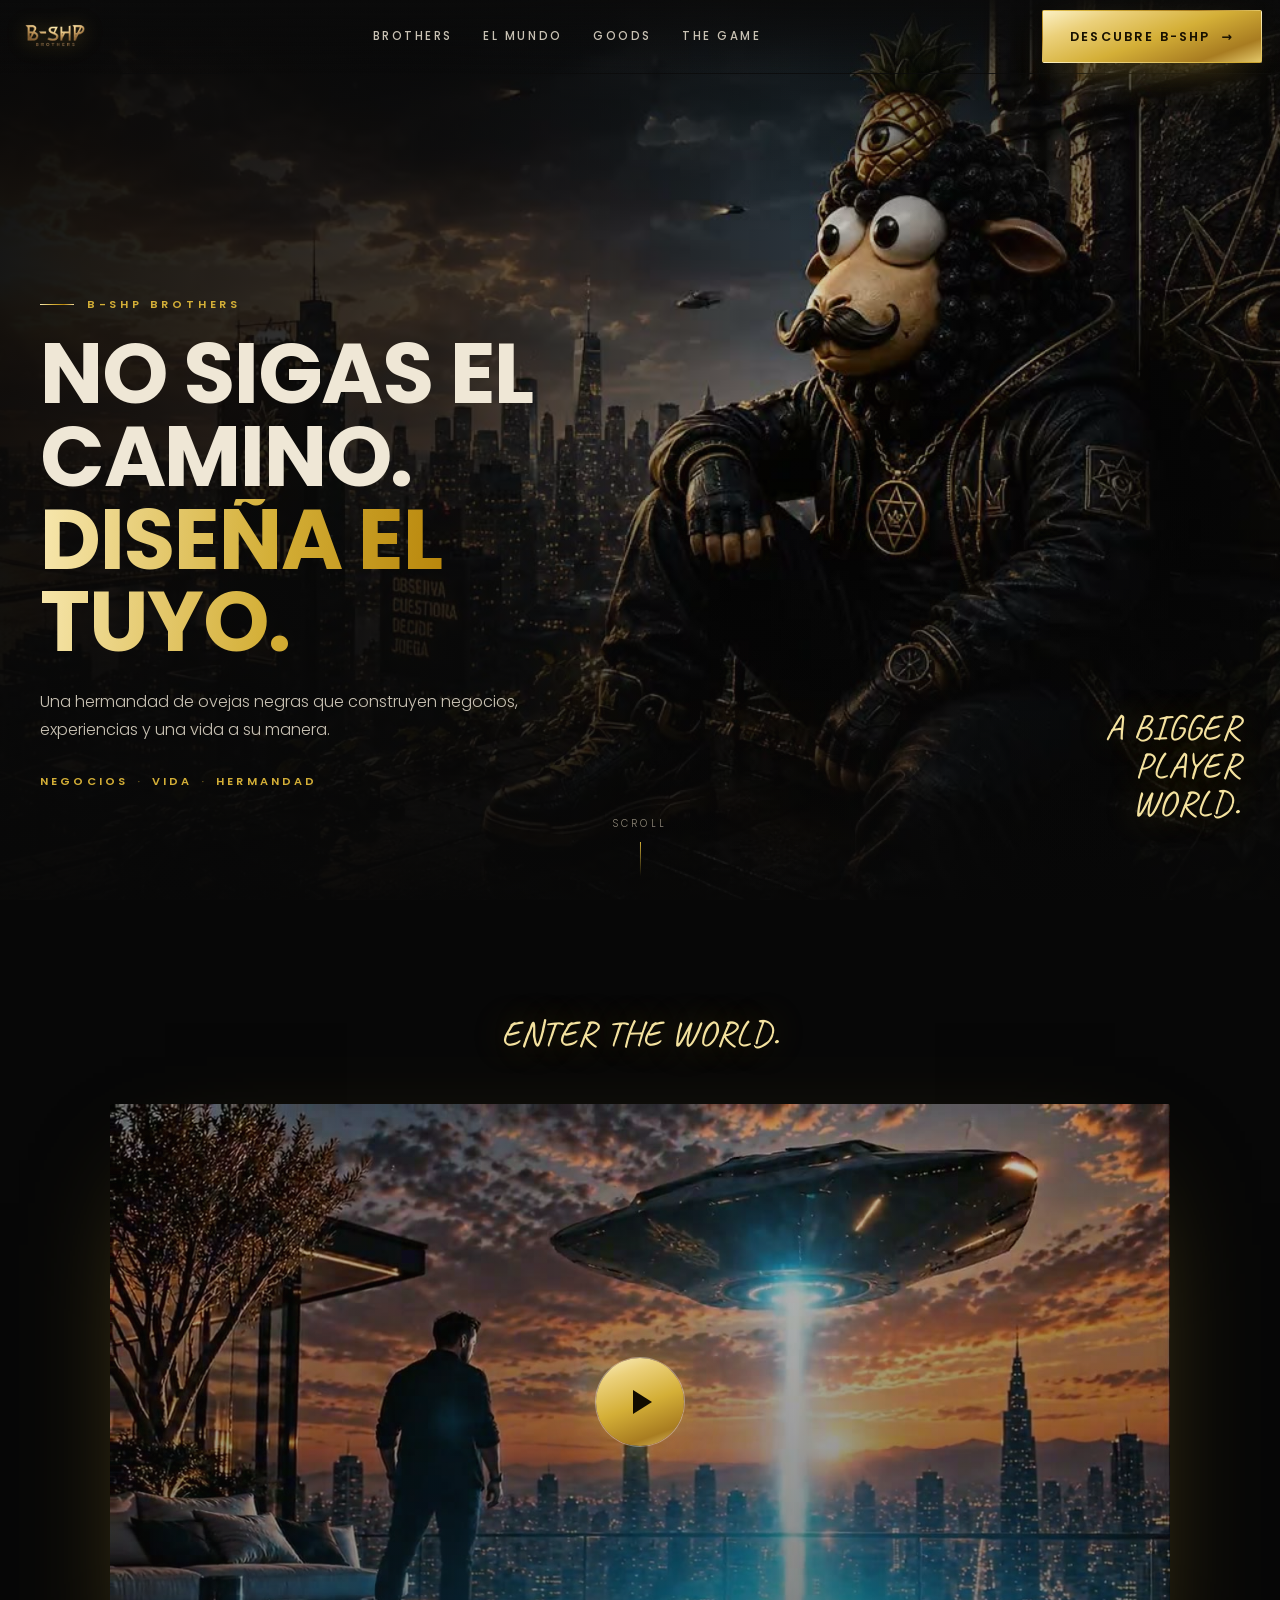
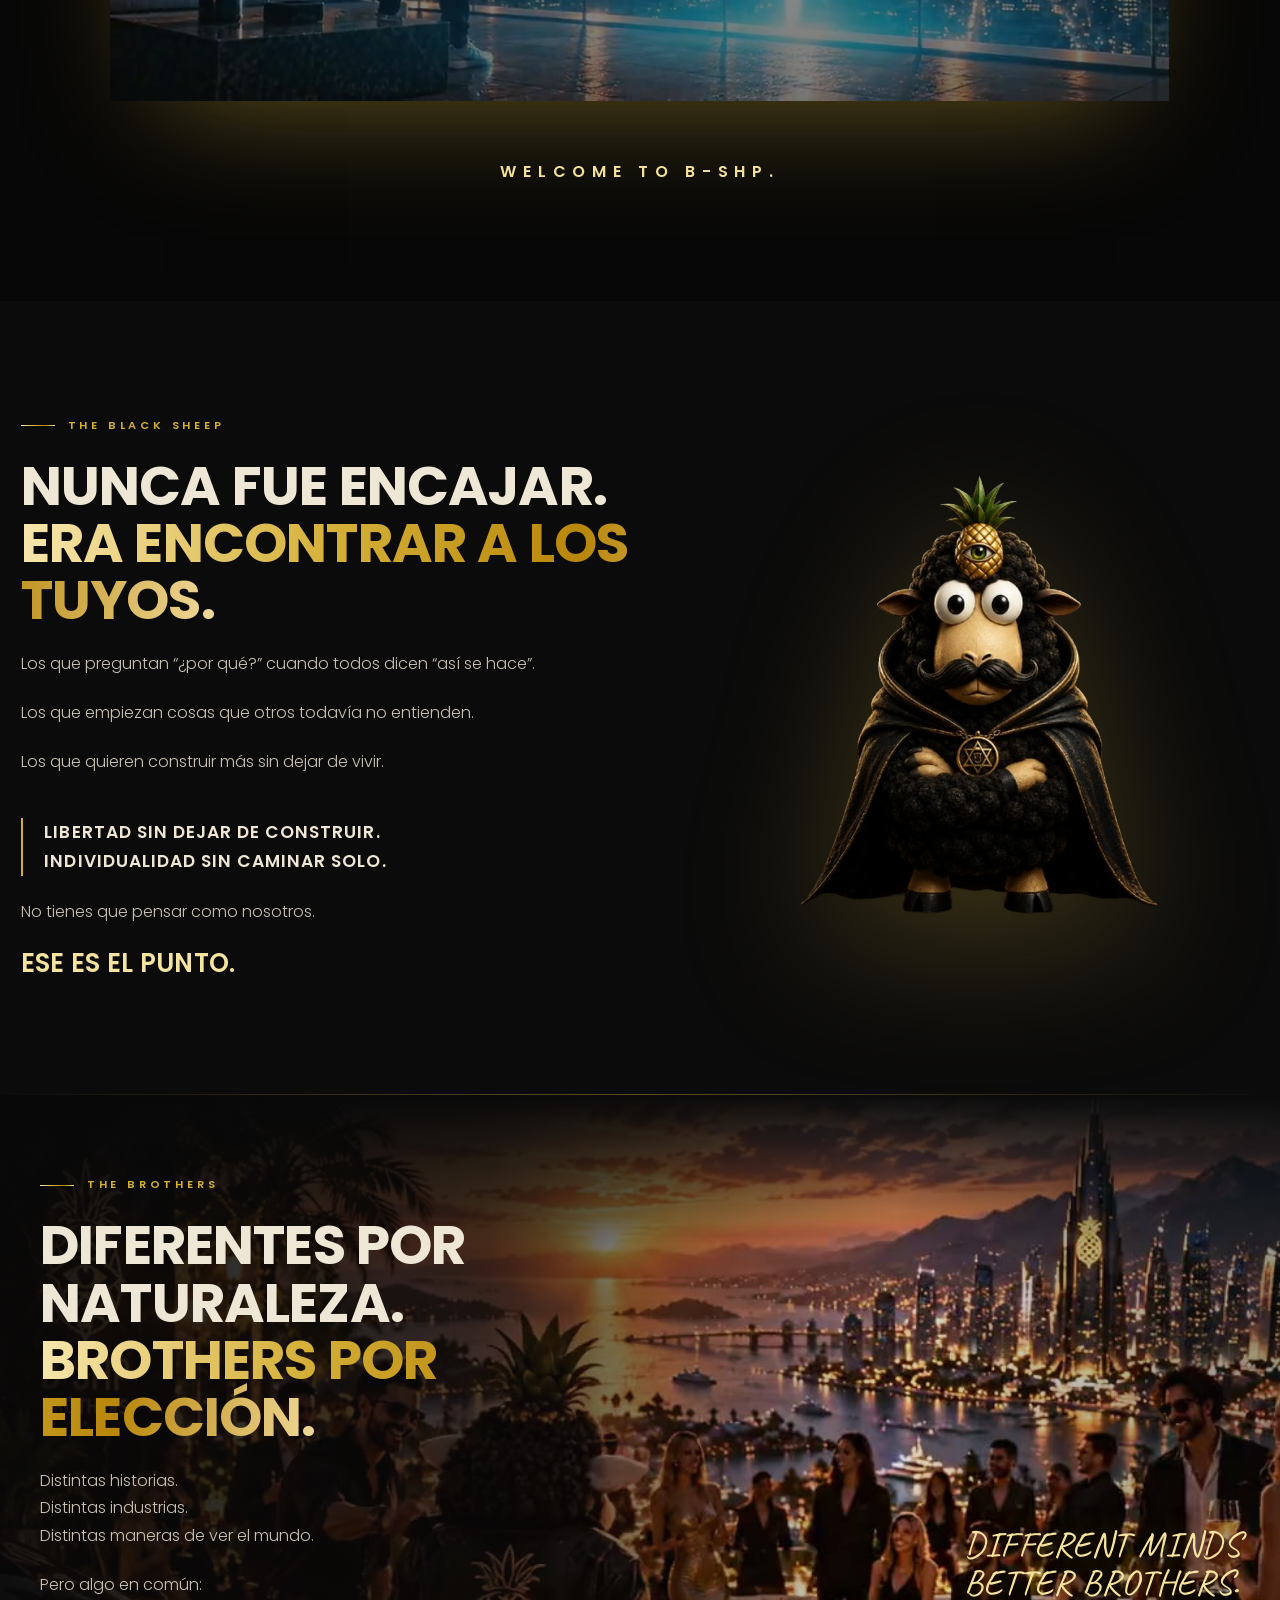
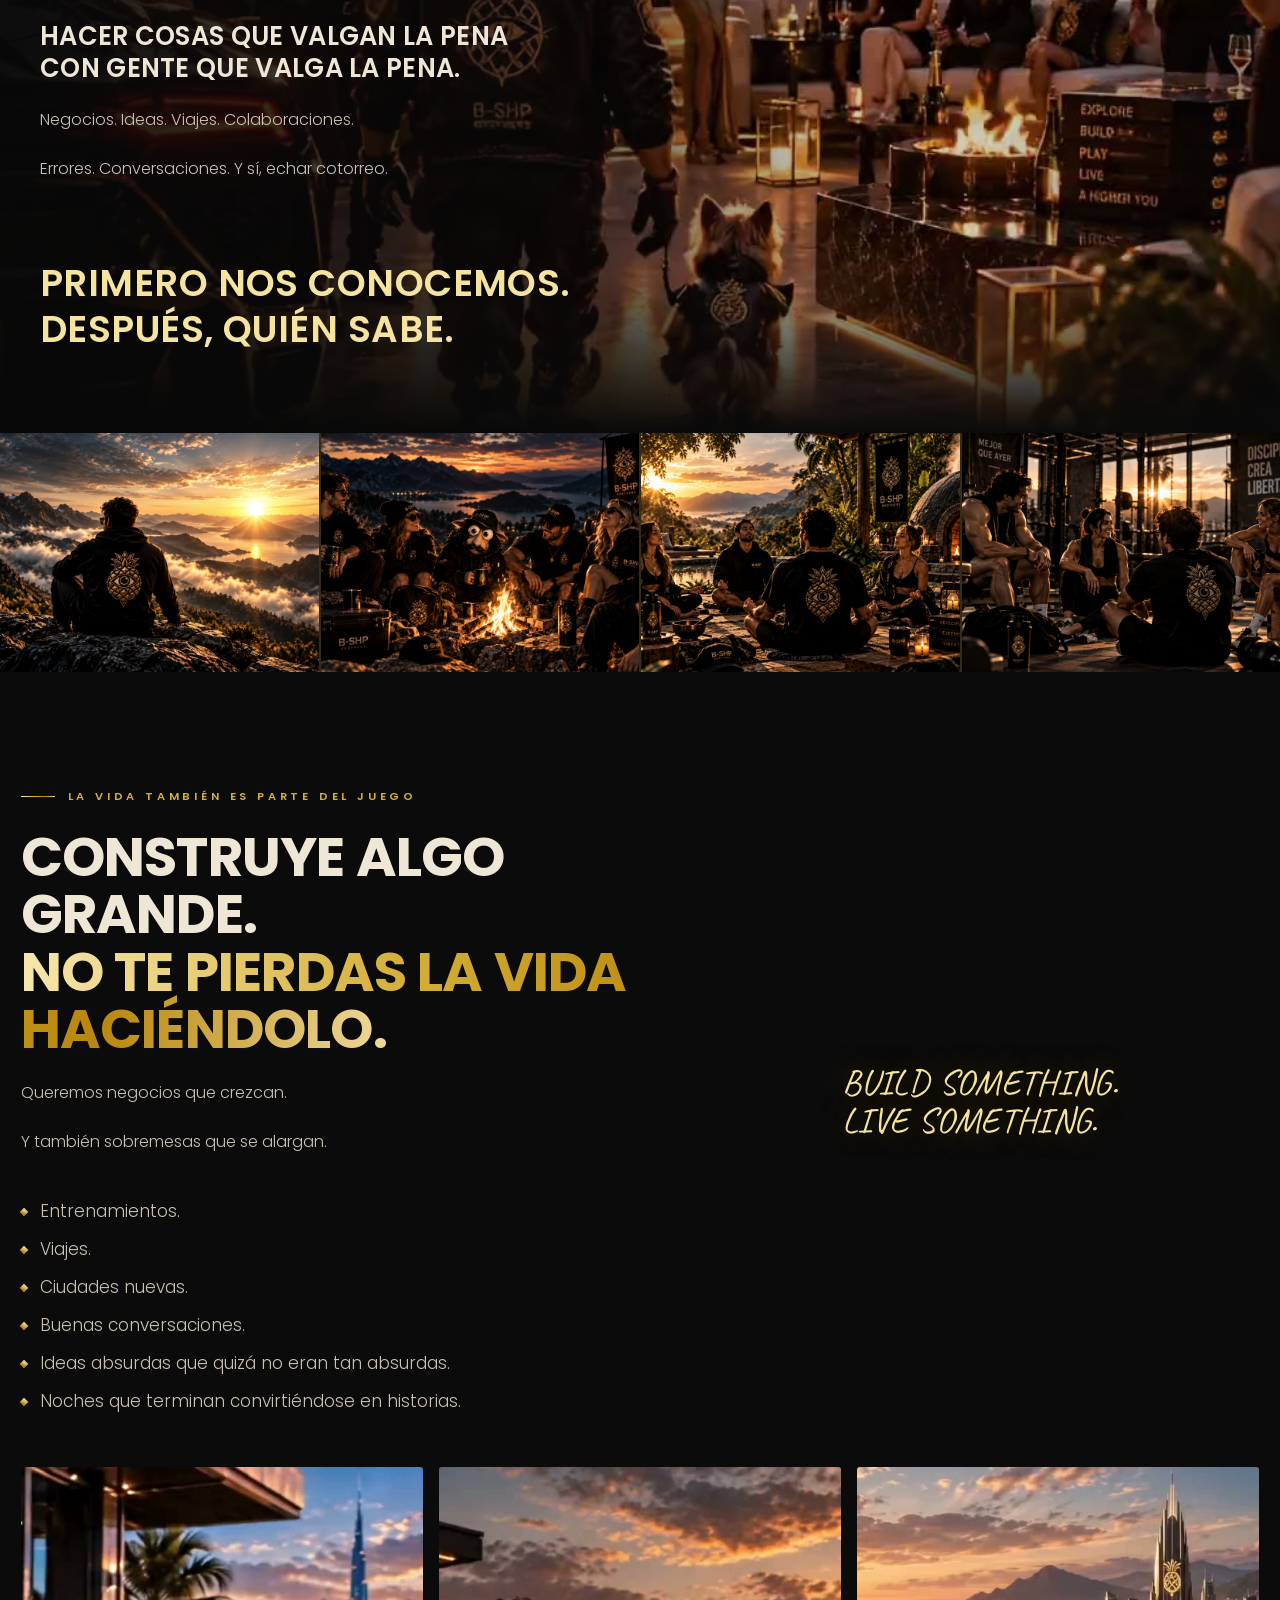
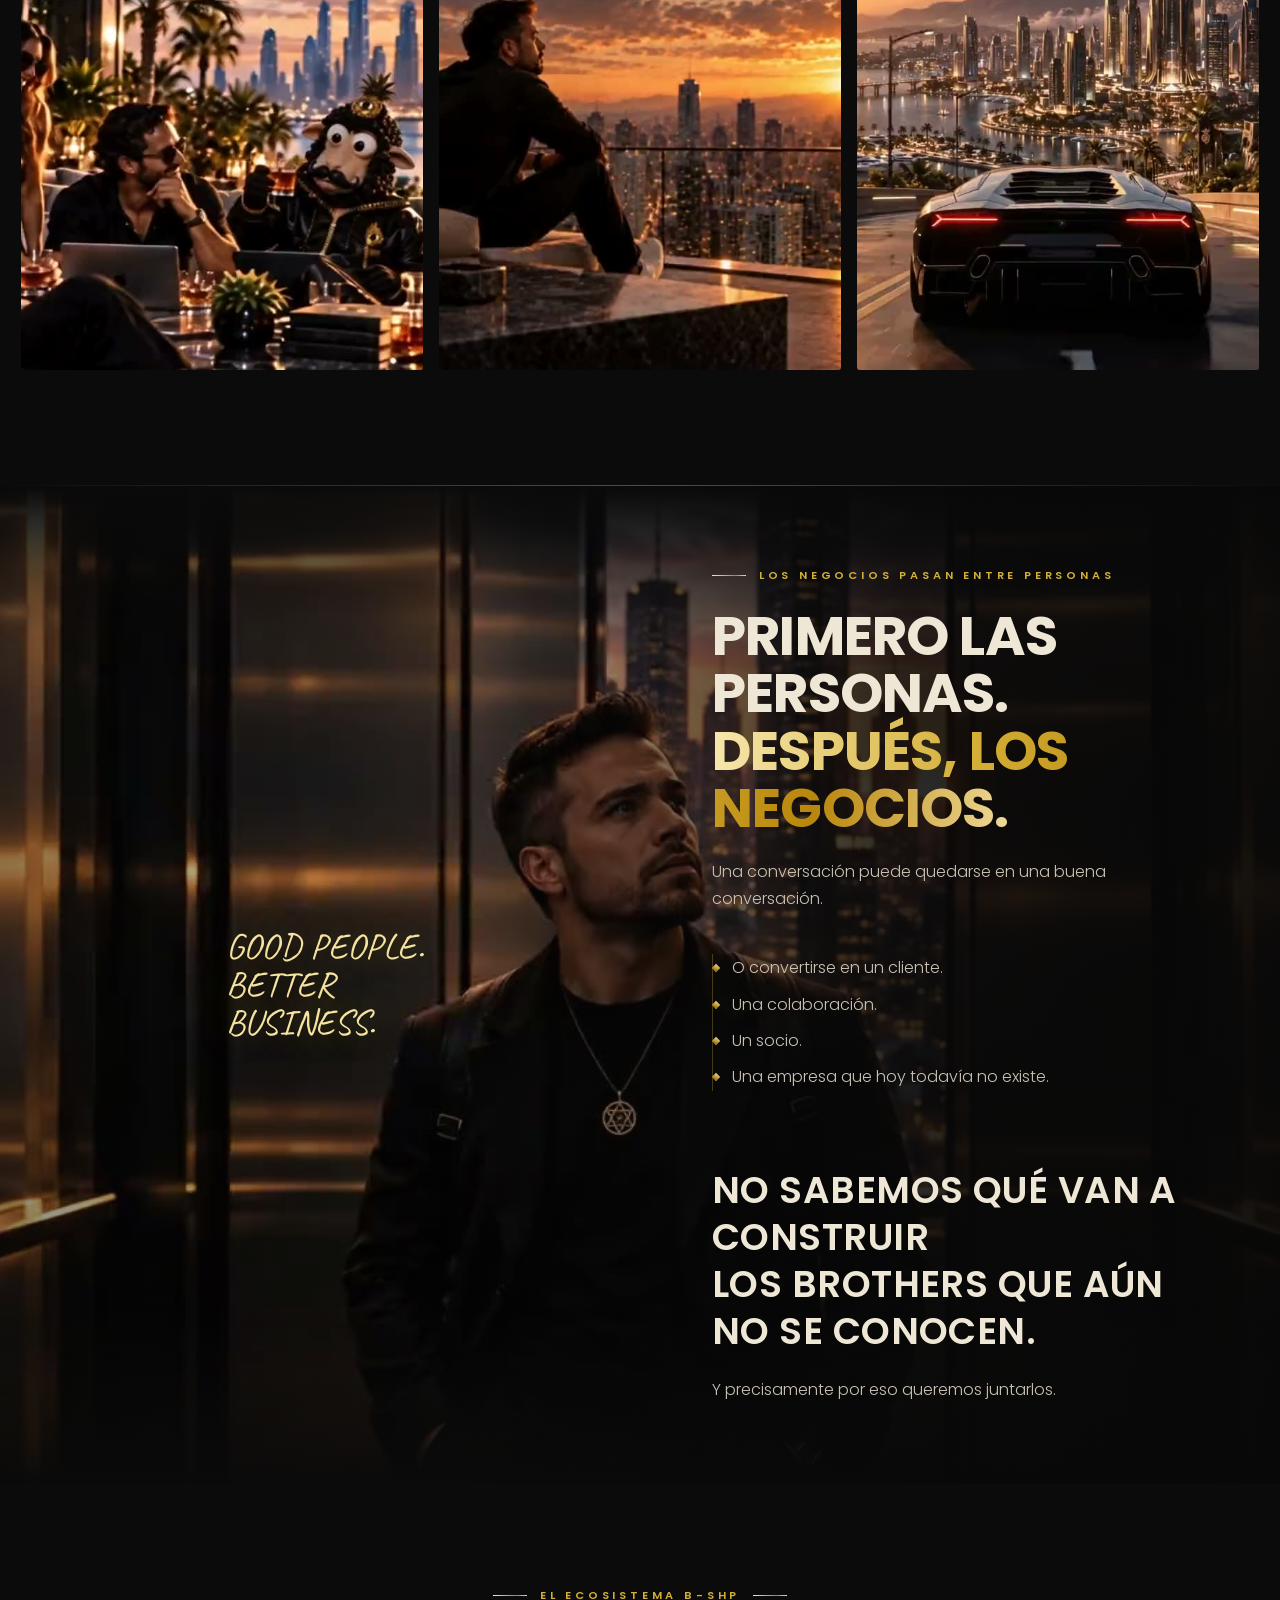
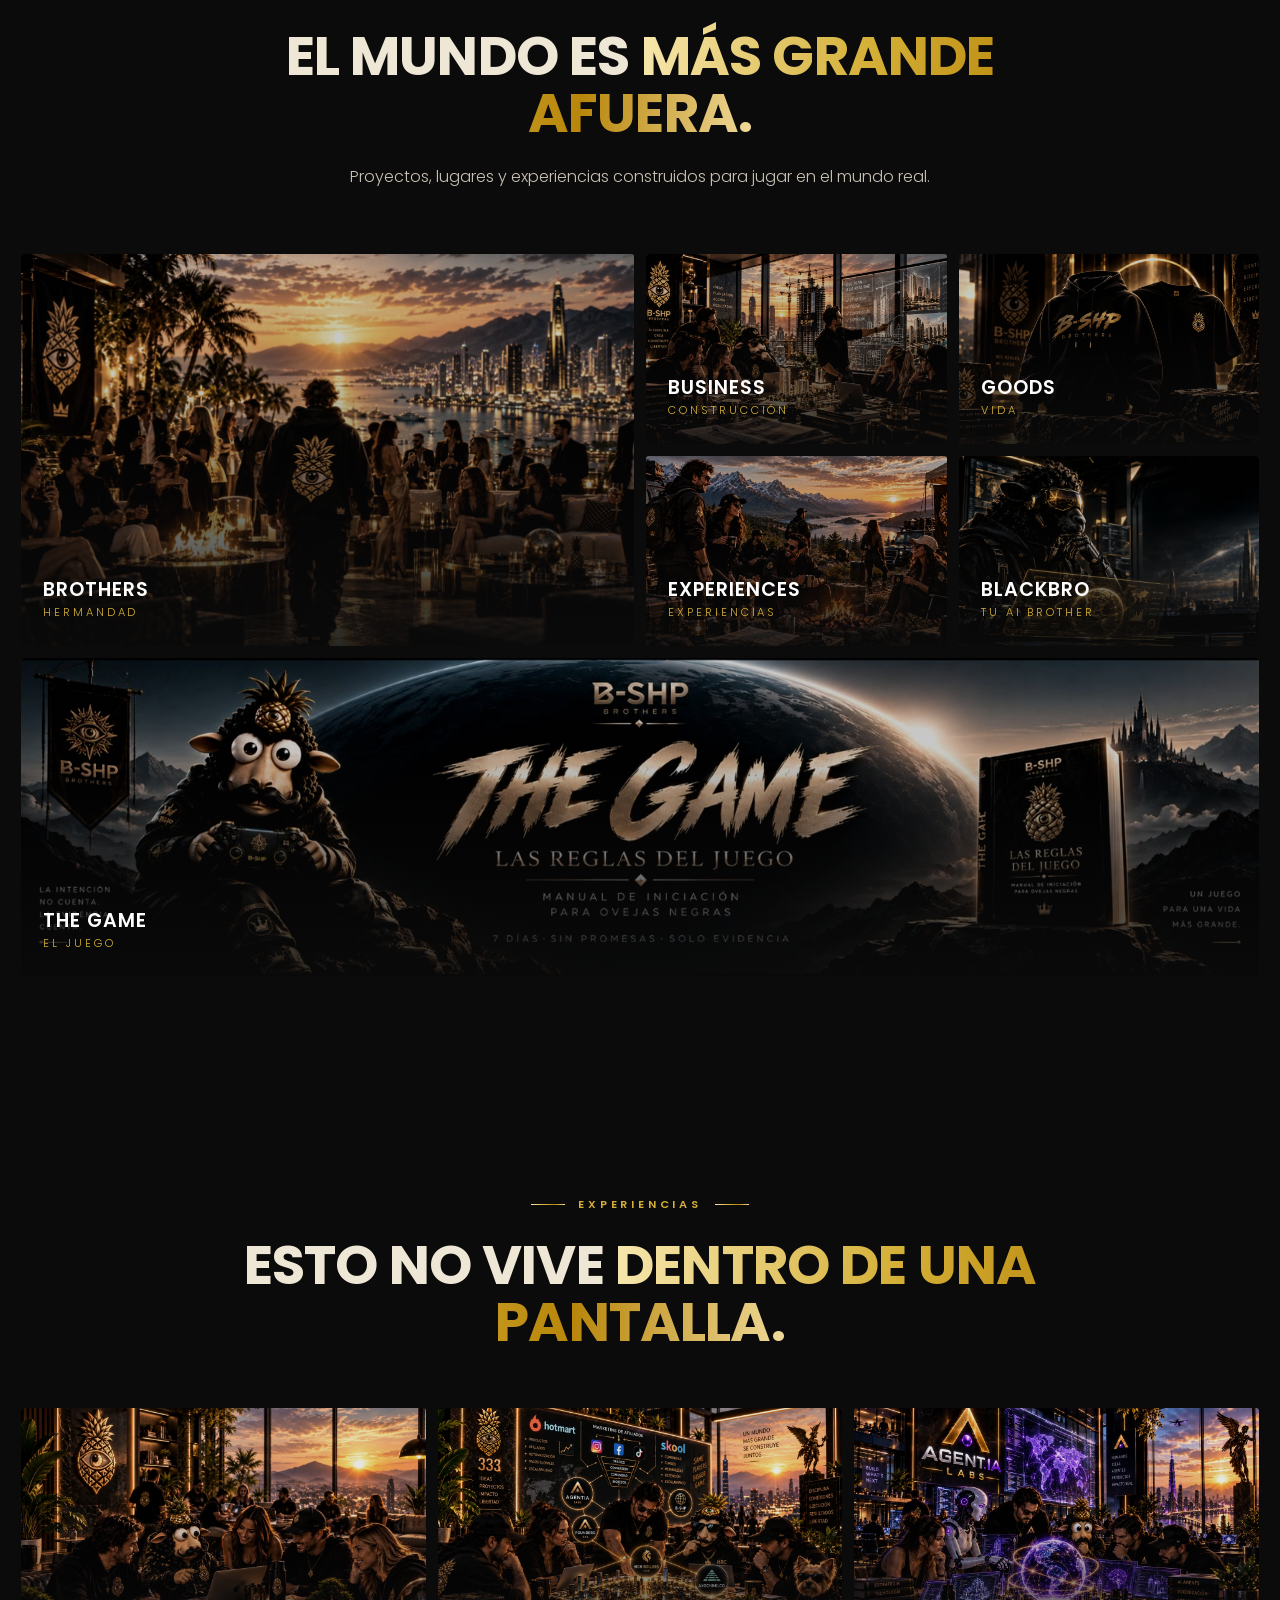
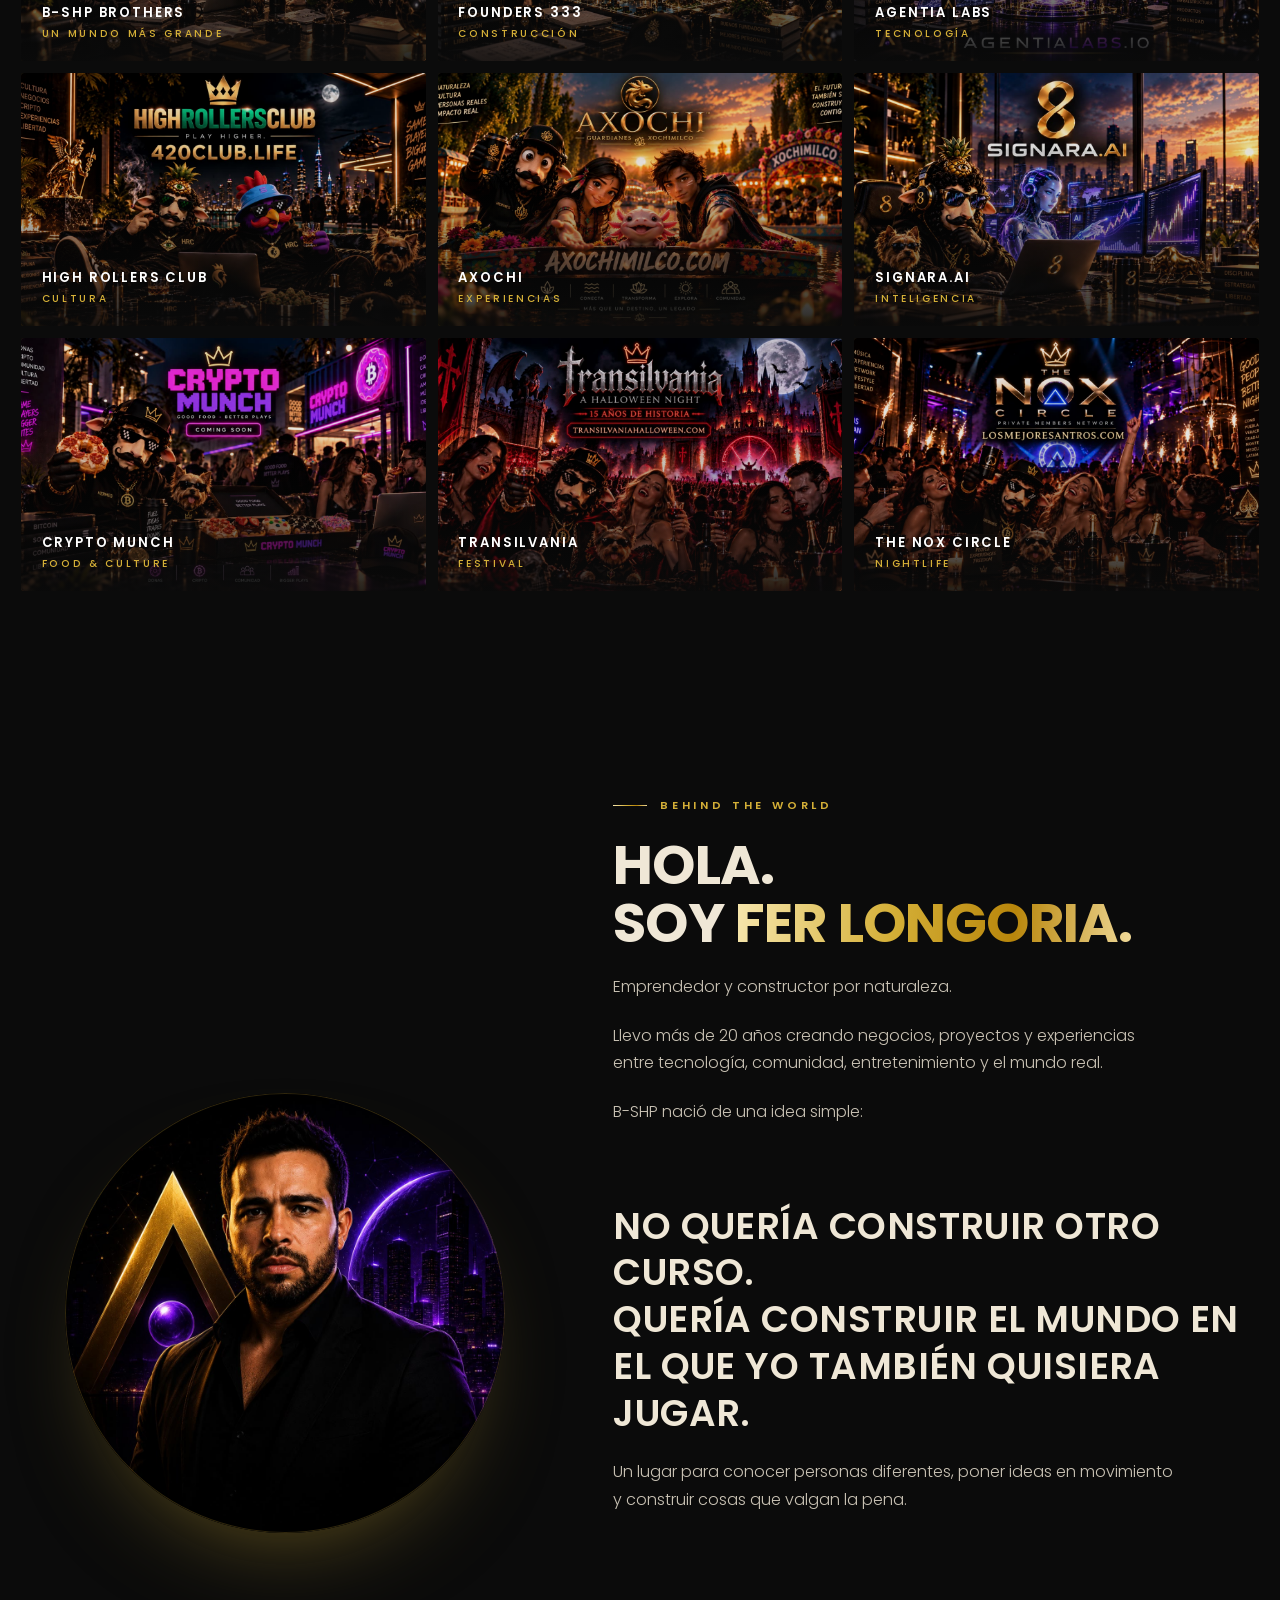
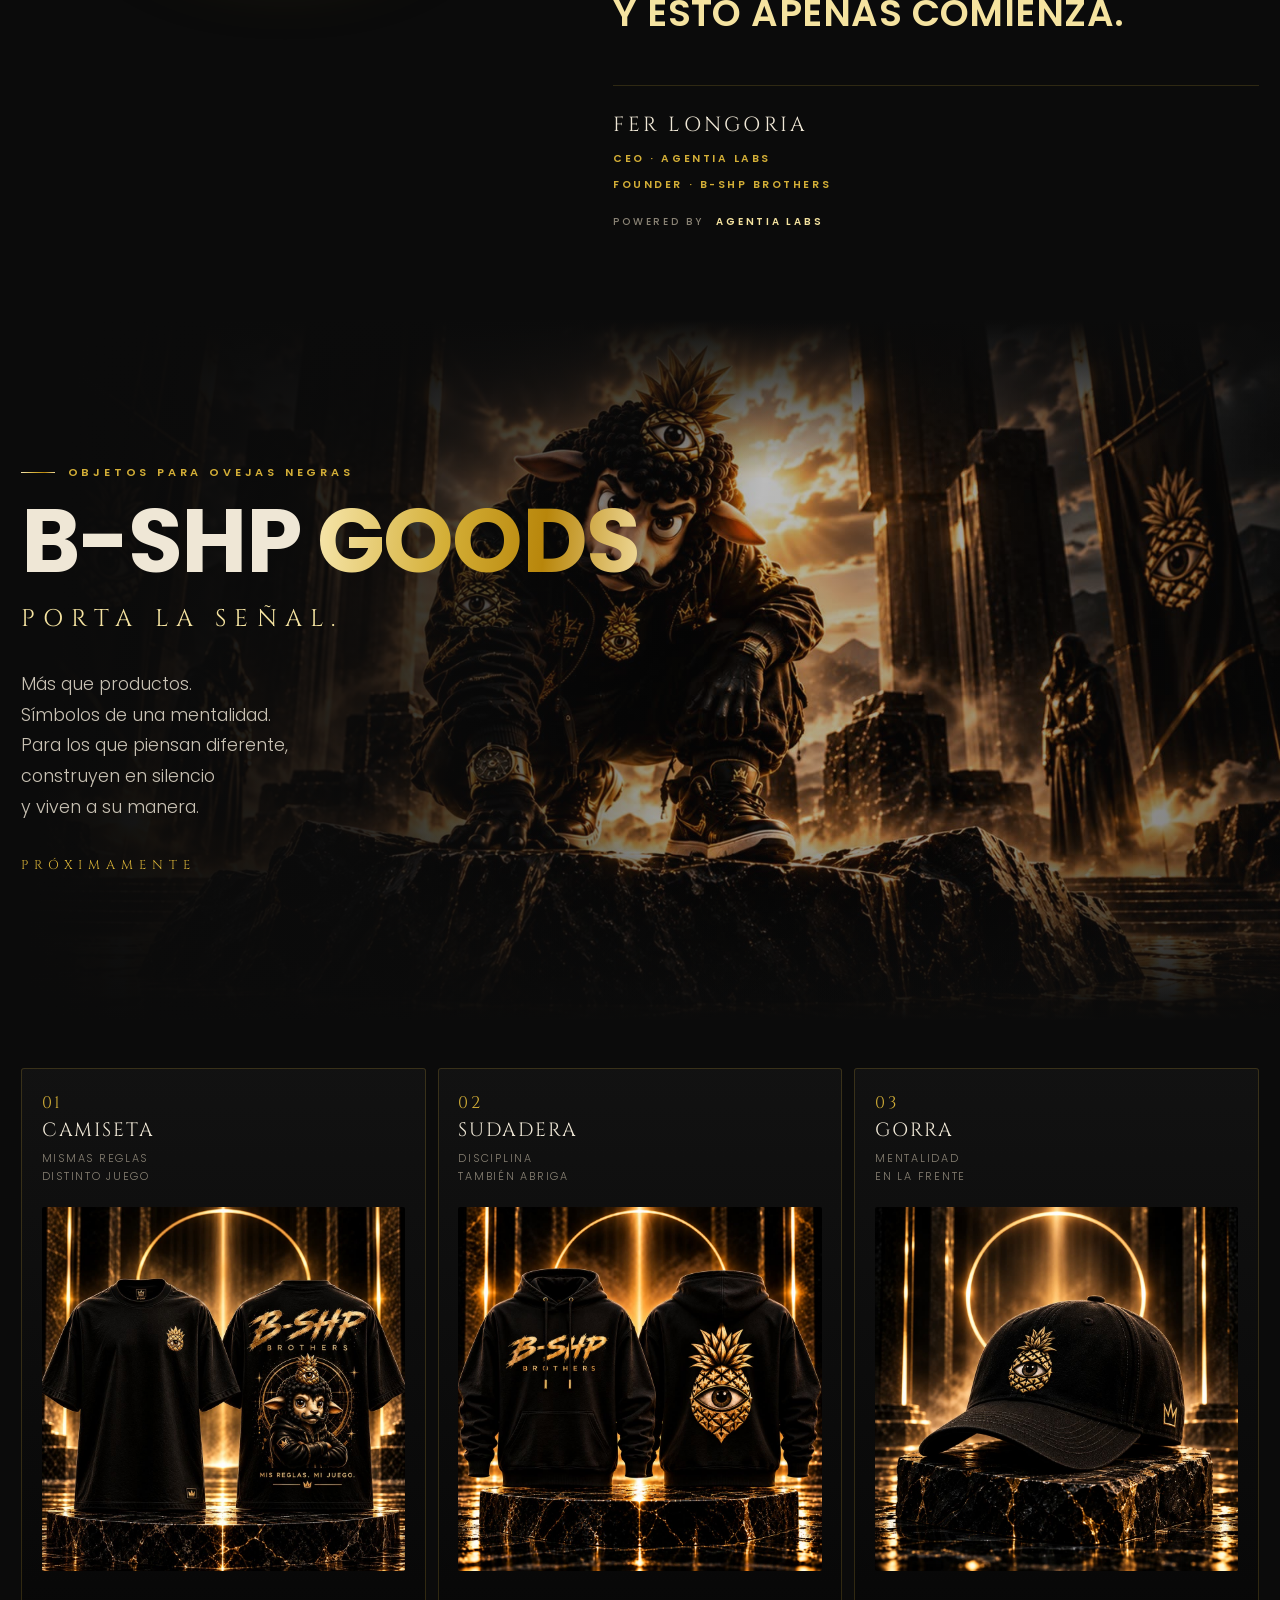
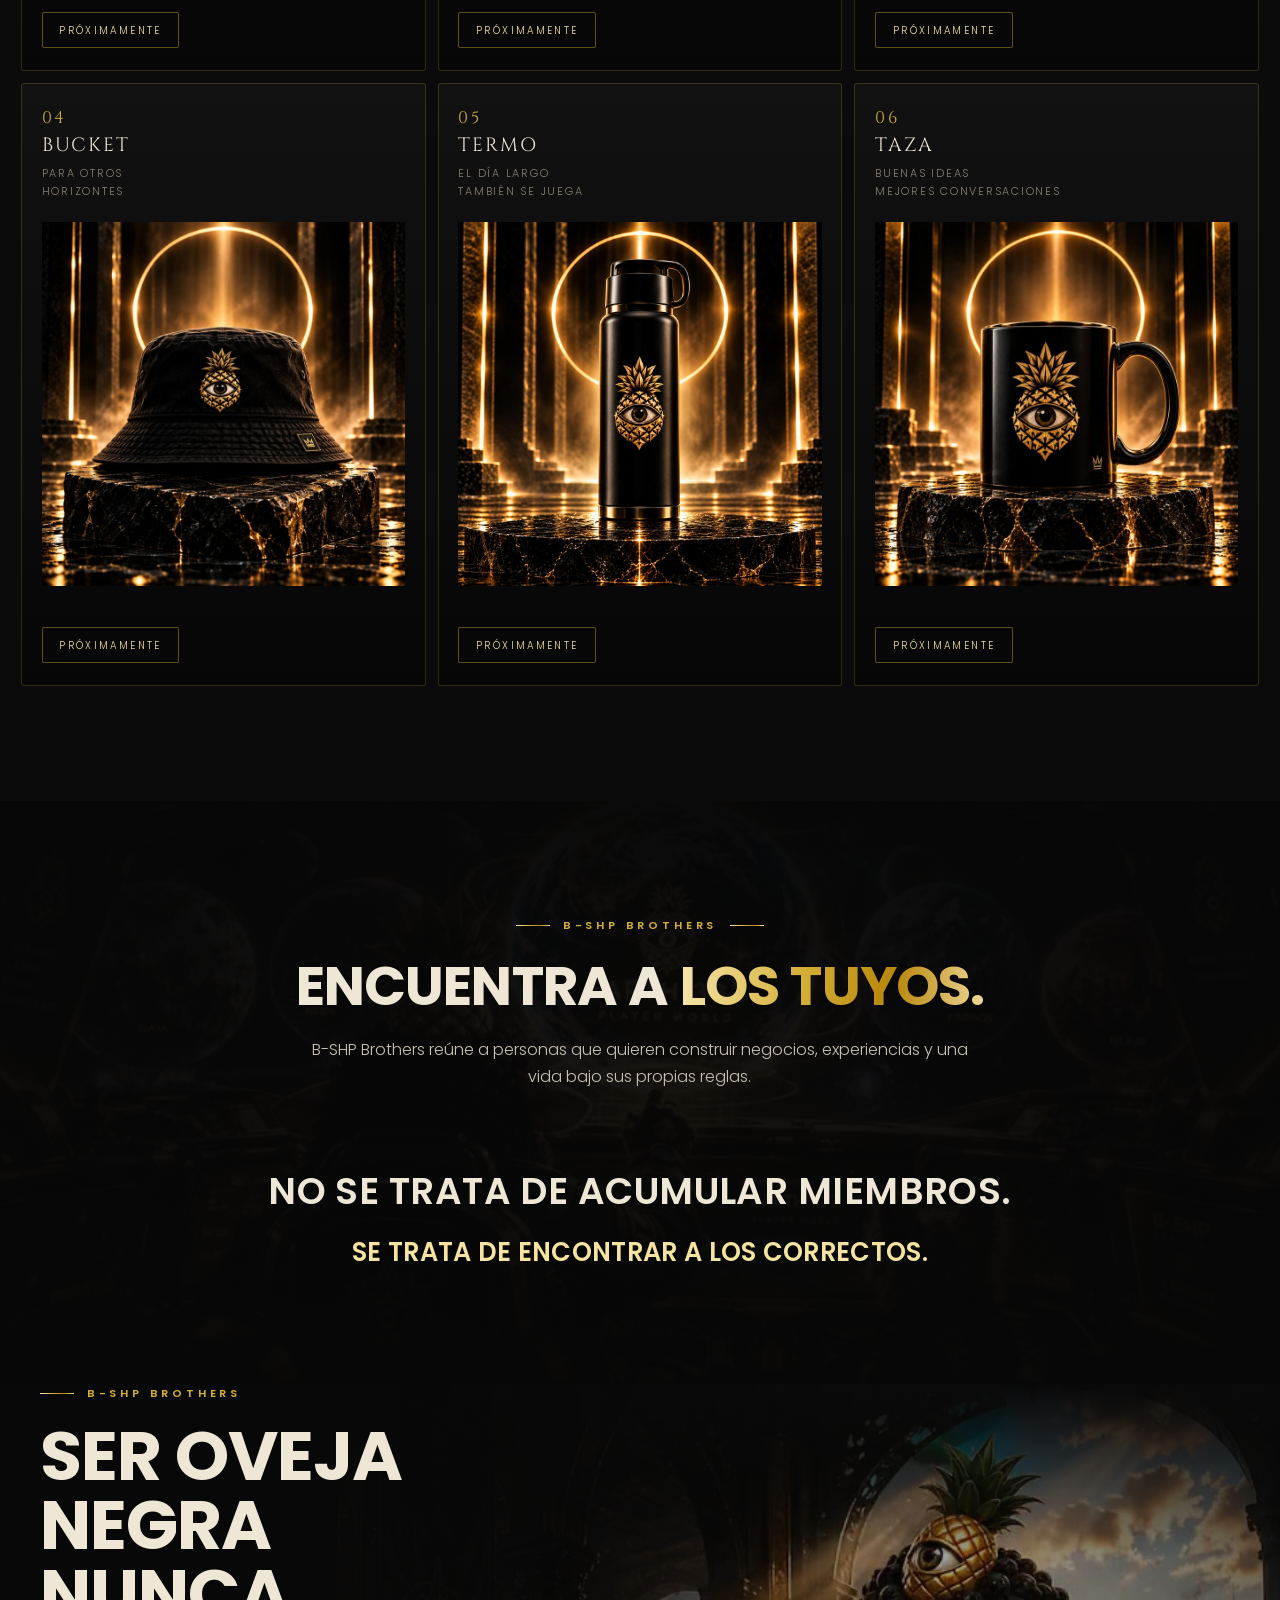
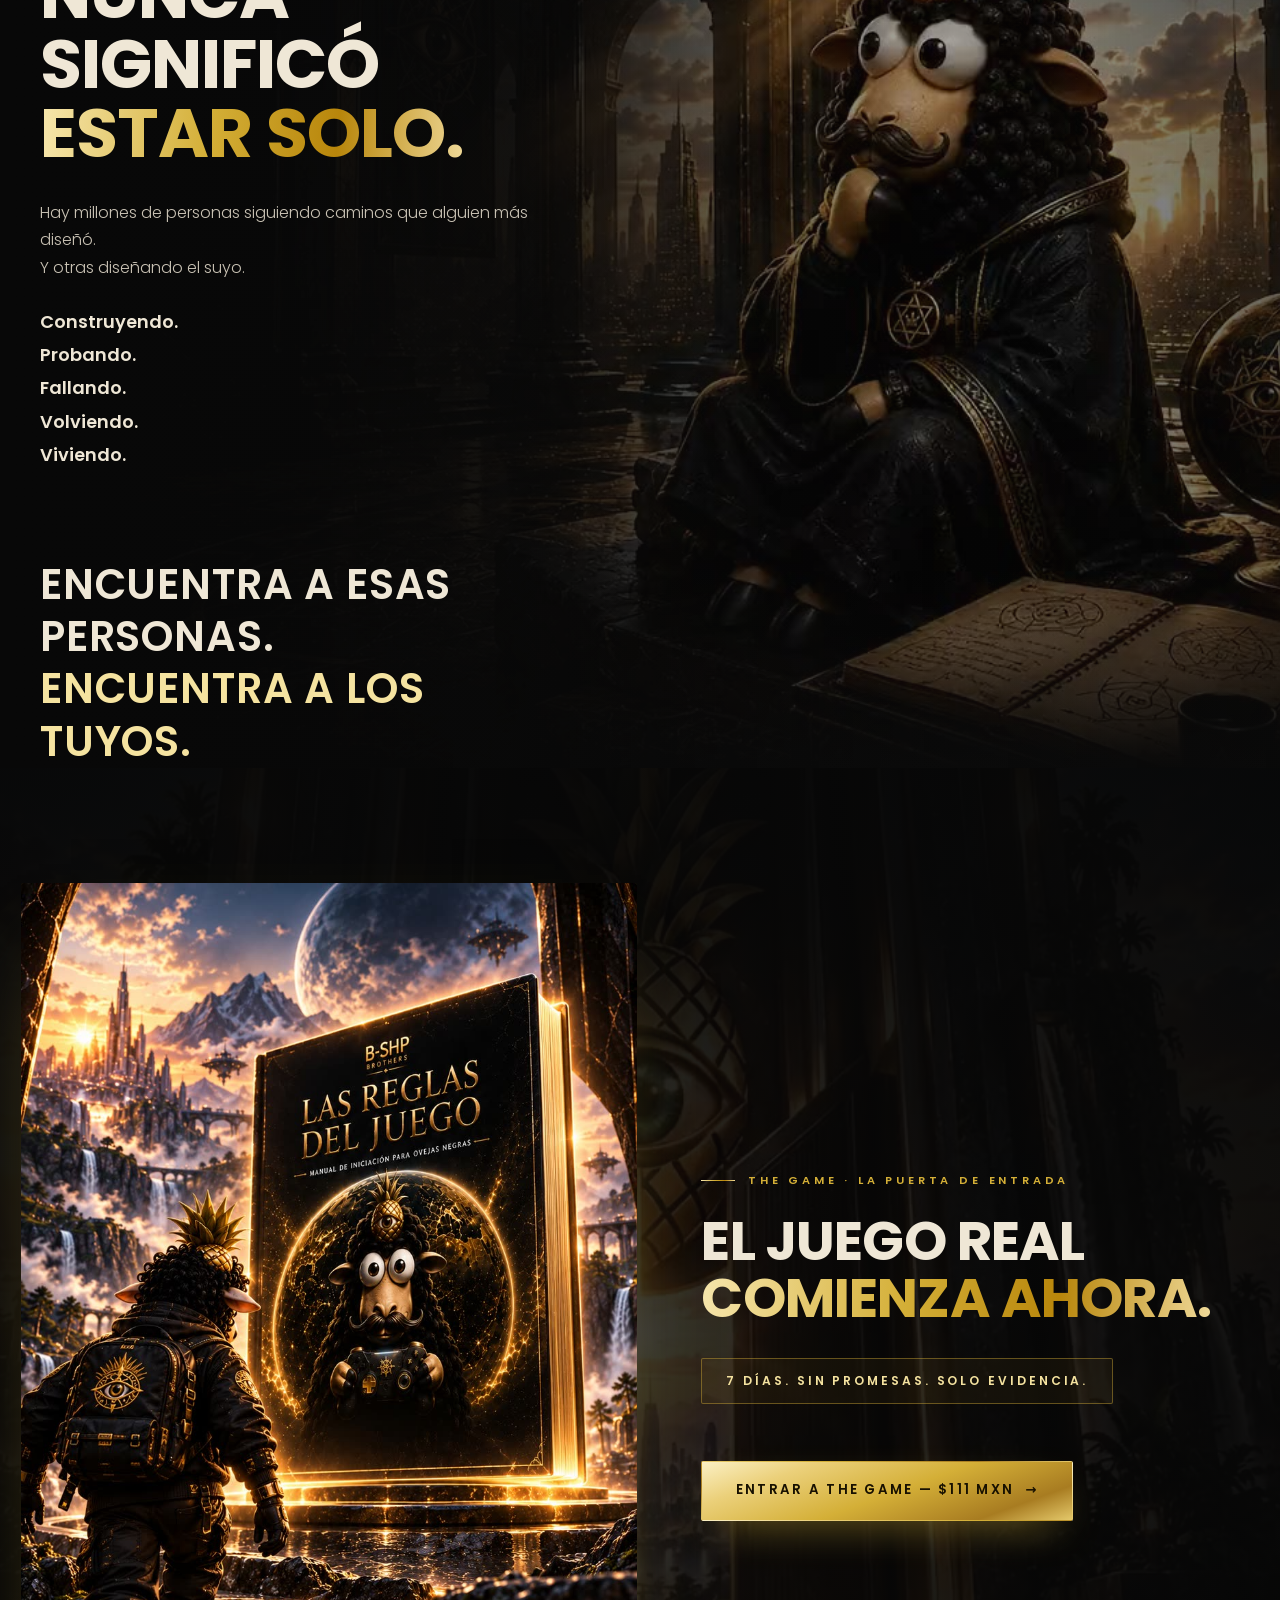
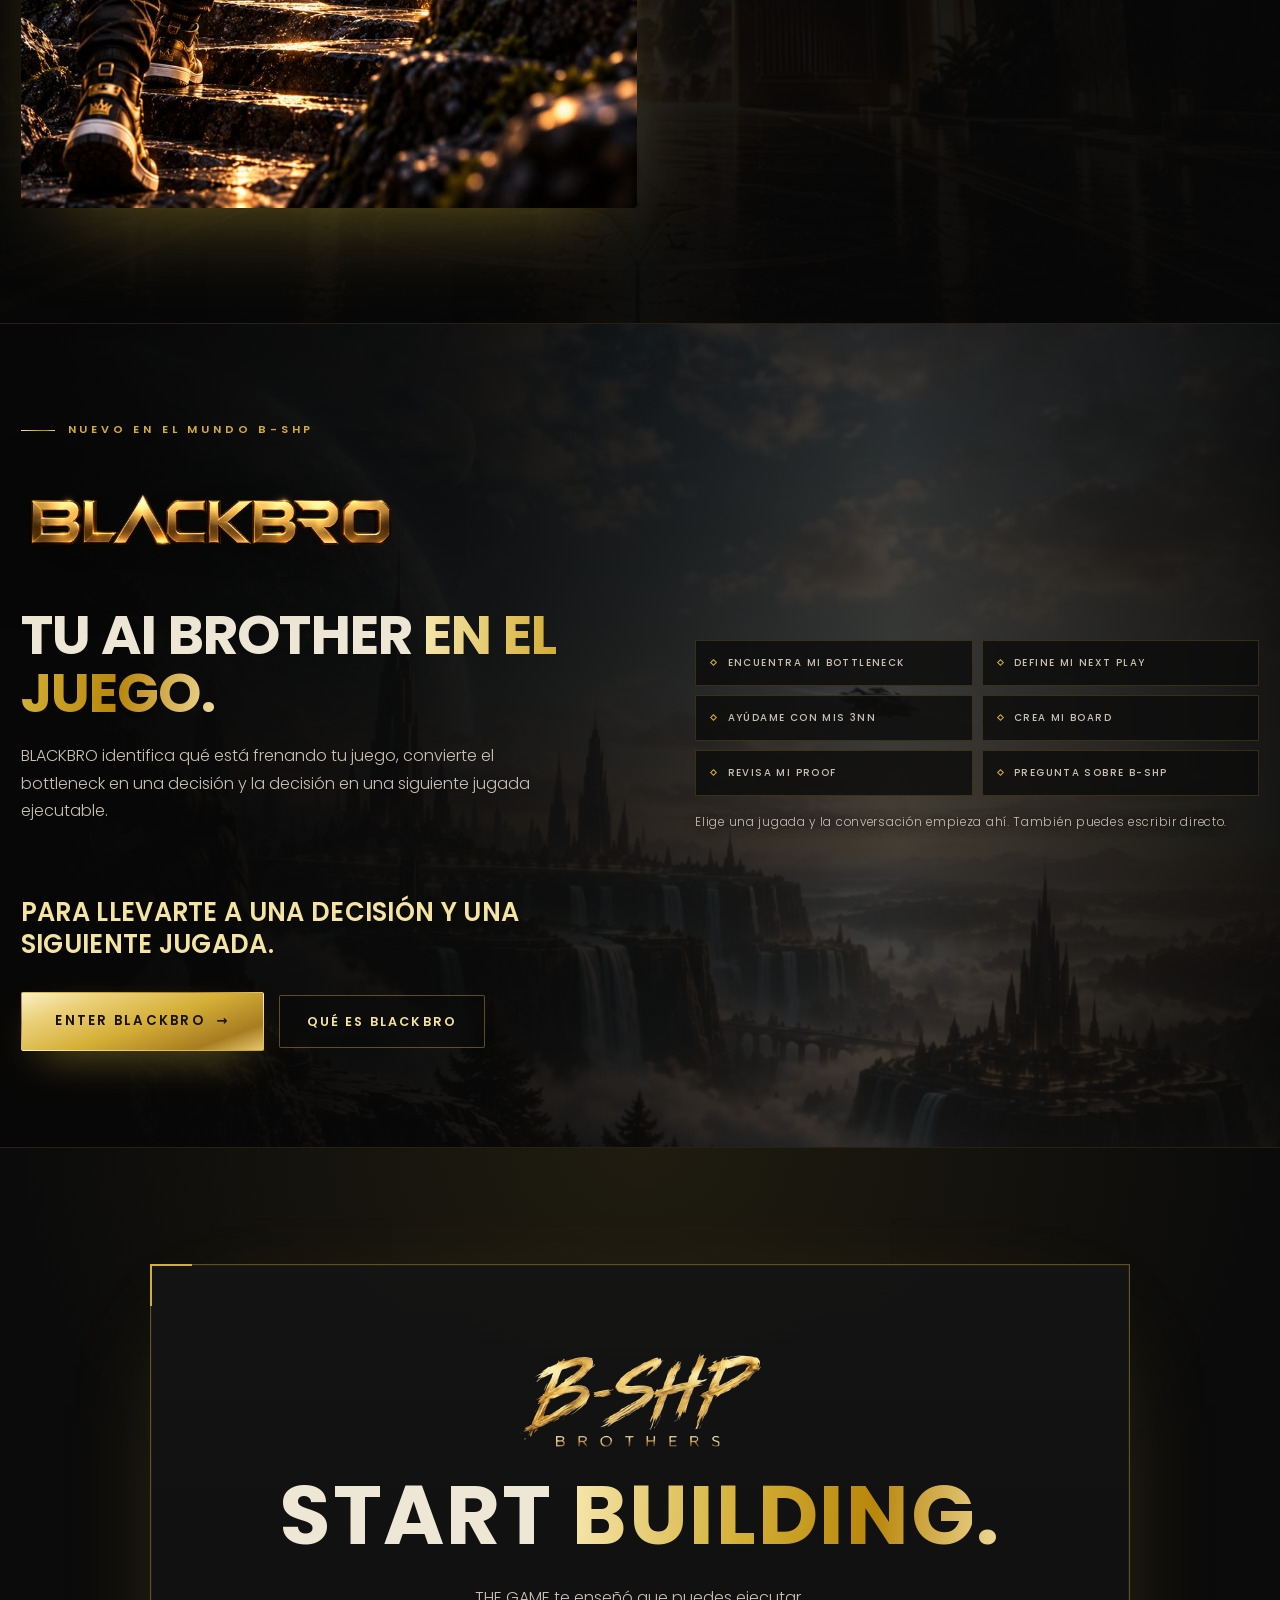
==== commit 9573fc14: "Segunda tanda de Fer: VSL, WhatsApp en Founders y START BUILDING HOME - START BUILDING: logo B-SHP B" ====
--- a/web/index.html
+++ b/web/index.html
@@ -108,7 +108,6 @@
         <p class="lead" data-rv data-rv-d="3">Los que quieren construir más sin dejar de vivir.</p>
 
         <div class="highlight" data-rv data-rv-d="3">
-          <p>Ambición sin dejar de vivir.</p>
           <p>Libertad sin dejar de construir.</p>
           <p>Individualidad sin caminar solo.</p>
         </div>
@@ -241,7 +240,7 @@
         <span class="terr__txt"><b>Business</b><i>Construcción</i></span>
       </a>
       <a class="terr" href="#lifestyle" data-rv data-rv-d="2">
-        <img src="assets/img/home/terr-lifestyle.jpg" alt="" loading="lazy">
+        <img src="assets/img/home/terr-goods.jpg" alt="" loading="lazy">
         <span class="terr__txt"><b>goods</b><i>Vida</i></span>
       </a>
       <a class="terr" href="#experiencias" data-rv data-rv-d="3">
@@ -252,12 +251,9 @@
         <img src="assets/img/home/terr-blackbro.jpg" alt="" loading="lazy">
         <span class="terr__txt"><b>BlackBro</b><i>Tu AI brother</i></span>
       </a>
-      <a class="terr" href="#goods" data-rv data-rv-d="5">
-        <img src="assets/img/home/terr-goods.jpg" alt="" loading="lazy">
-        <span class="terr__txt"><b>Goods</b><i>Identidad</i></span>
-      </a>
+      
       <a class="terr terr--wide" href="#thegame" data-rv data-rv-d="5">
-        <img src="assets/img/home/terr-thegame.jpg" alt="" loading="lazy">
+        <img src="assets/img/home/terr-thegame-completa.jpg" alt="" loading="lazy">
         <span class="terr__txt"><b>The Game</b><i>El juego</i></span>
       </a>
     </div>
@@ -566,13 +562,14 @@
      Bloque nuevo (02-oct, bloc de Fer). Narrativa: START BUILDING = CONSTRUYE.
      Copy literal del bloc: sin módulos, beneficios, garantías ni claims añadidos.
      Es un escalón SUPERIOR a THE GAME, no otra puerta de entrada.
-     ⚠️ El CTA espera el link final de Skool (Fer lo pasa tras el QA del checkout).
+     Ronda 02-oct (tarde): el antetítulo pasa a ser el logo B-SHP BROTHERS y el botón
+     se sustituye por el acceso para players de THE GAME (sin CTA de compra aquí).
      ================================================================== -->
 <section class="sec sbuild" id="startbuilding" data-view="startbuilding_view">
   <div class="wrap">
     <div class="sbuild__panel" data-rv>
       <div class="sbuild__in">
-        <p class="eyebrow eyebrow--c">B-SHP Brothers</p>
+        <img class="sbuild__logo" src="assets/img/home/startbuilding-logo.png" alt="B-SHP BROTHERS" width="520" height="220">
         <h2 class="h-lg sbuild__h" data-rv data-rv-d="1">Start <span class="oro">Building.</span></h2>
 
         <p class="lead center" data-rv data-rv-d="2">THE GAME te enseñó que puedes ejecutar.</p>
@@ -588,8 +585,13 @@
 
         <p class="sbuild__precio" data-rv data-rv-d="4">$1,111 MXN <i>&middot;</i> Pago único</p>
 
-        <div class="sbuild__cta" data-rv data-rv-d="4">
-          <a class="btn btn--gold btn--lg" href="#startbuilding" data-pendiente="url-skool-start-building" data-track="startbuilding_click" data-track-from="seccion_startbuilding">Start Building <i>&rarr;</i></a>
+        <div class="sbuild__acceso" data-rv data-rv-d="4">
+          <p class="sbuild__acceso-tit">Acceso para players de THE GAME</p>
+          <p>Completa THE GAME. Produce tu primera evidencia.</p>
+          <p>Después, continúa construyendo con START BUILDING.</p>
+          <ol class="sbuild__loop sbuild__camino" aria-label="El camino">
+            <li>The Game</li><li>RITO7</li><li>Start Building</li>
+          </ol>
         </div>
       </div>
     </div>
@@ -649,12 +651,13 @@
         <p class="foot__tag">Beyond the herd.</p>
       </div>
       <nav class="foot__links">
-        <a href="blackbro/index.html" data-track="blackbro_click" data-track-from="footer">BlackBro</a>
-        <a href="founders333/index.html" data-track="founders_click" data-track-from="footer">Founders 333</a>
         <a href="thegame/" data-track="thegame_click" data-track-from="footer">The Game</a>
         <a href="#brothers">Brothers</a>
         <a href="#goods">Goods</a>
         <a href="legal/contacto.html">Contacto</a>
+        <a href="blackbro/index.html" data-track="blackbro_click" data-track-from="footer">BlackBro</a>
+        <a href="founders333/index.html" data-track="founders_click" data-track-from="footer">Founders 333</a>
+        
       </nav>
       <div class="social">
         <a href="https://www.instagram.com/bshp.bros?igsi=MWVrZGQ1bGd3djQ1eg==" target="_blank" rel="noopener" aria-label="Instagram"><svg viewBox="0 0 24 24"><path d="M12 2c2.7 0 3.1 0 4.1.06 1 .05 1.7.2 2.3.44a4.6 4.6 0 011.7 1.1 4.6 4.6 0 011.1 1.7c.24.6.4 1.3.44 2.3.05 1 .06 1.4.06 4.1s0 3.1-.06 4.1c-.05 1-.2 1.7-.44 2.3a4.9 4.9 0 01-2.8 2.8c-.6.24-1.3.4-2.3.44-1 .05-1.4.06-4.1.06s-3.1 0-4.1-.06c-1-.05-1.7-.2-2.3-.44a4.9 4.9 0 01-2.8-2.8c-.24-.6-.4-1.3-.44-2.3C2.01 15.1 2 14.7 2 12s0-3.1.06-4.1c.05-1 .2-1.7.44-2.3a4.9 4.9 0 012.8-2.8c.6-.24 1.3-.4 2.3-.44C8.9 2.01 9.3 2 12 2zm0 5a5 5 0 100 10 5 5 0 000-10zm0 8.2a3.2 3.2 0 110-6.4 3.2 3.2 0 010 6.4zM17.8 6.9a1.17 1.17 0 11-2.34 0 1.17 1.17 0 012.34 0z"/></svg></a>
--- a/web/assets/css/home-build.css
+++ b/web/assets/css/home-build.css
@@ -86,3 +86,27 @@
 .f3entrada__comp{margin:.4rem 0 0;font-family:var(--ff-display);font-weight:600;font-size:.78rem;letter-spacing:.32em;text-transform:uppercase;color:var(--crema)}
 .f3entrada__comp i{font-style:normal;color:var(--oro);padding:0 .4em}
 .f3entrada .h-lg span{display:block}
+
+/* ---------- ronda 02-oct (tarde) ---------- */
+.sbuild__logo{display:block;width:min(260px,62%);height:auto;margin:0 auto .2rem}
+.sbuild__acceso{
+  margin-top:1rem;padding-top:1.6rem;border-top:1px solid var(--linea);
+  display:flex;flex-direction:column;align-items:center;gap:.45rem;max-width:46ch;
+}
+.sbuild__acceso p{margin:0;color:var(--texto);line-height:1.6}
+.sbuild__acceso .sbuild__acceso-tit{
+  font-family:var(--ff-display);font-weight:700;font-size:clamp(.8rem,1.3vw,.95rem);
+  letter-spacing:.22em;text-transform:uppercase;color:var(--oro-claro);margin-bottom:.35rem;
+}
+.sbuild__camino{margin-top:.9rem}
+
+/* Mapa del mundo: la casilla ancha de THE GAME enseña la imagen COMPLETA.
+   El archivo original (1600×640) traía franjas negras arriba y abajo; se
+   recortó a su contenido real (terr-thegame-completa.jpg, 1600×412) y la
+   casilla toma esa proporción. Antes el alto fijo de 230px la cortaba. */
+.territorios-mapa .terr--wide{aspect-ratio:1600 / 412;min-height:0;background:#0B0B0B}
+@media (max-width:640px){
+  /* en móvil la franja quedaría de ~90px: imagen arriba, rótulo debajo */
+  .territorios-mapa .terr--wide{aspect-ratio:auto;min-height:0;padding-top:25.75%;padding-bottom:4.6rem}
+  .territorios-mapa .terr--wide img{height:auto;bottom:auto;aspect-ratio:1600 / 412}
+}
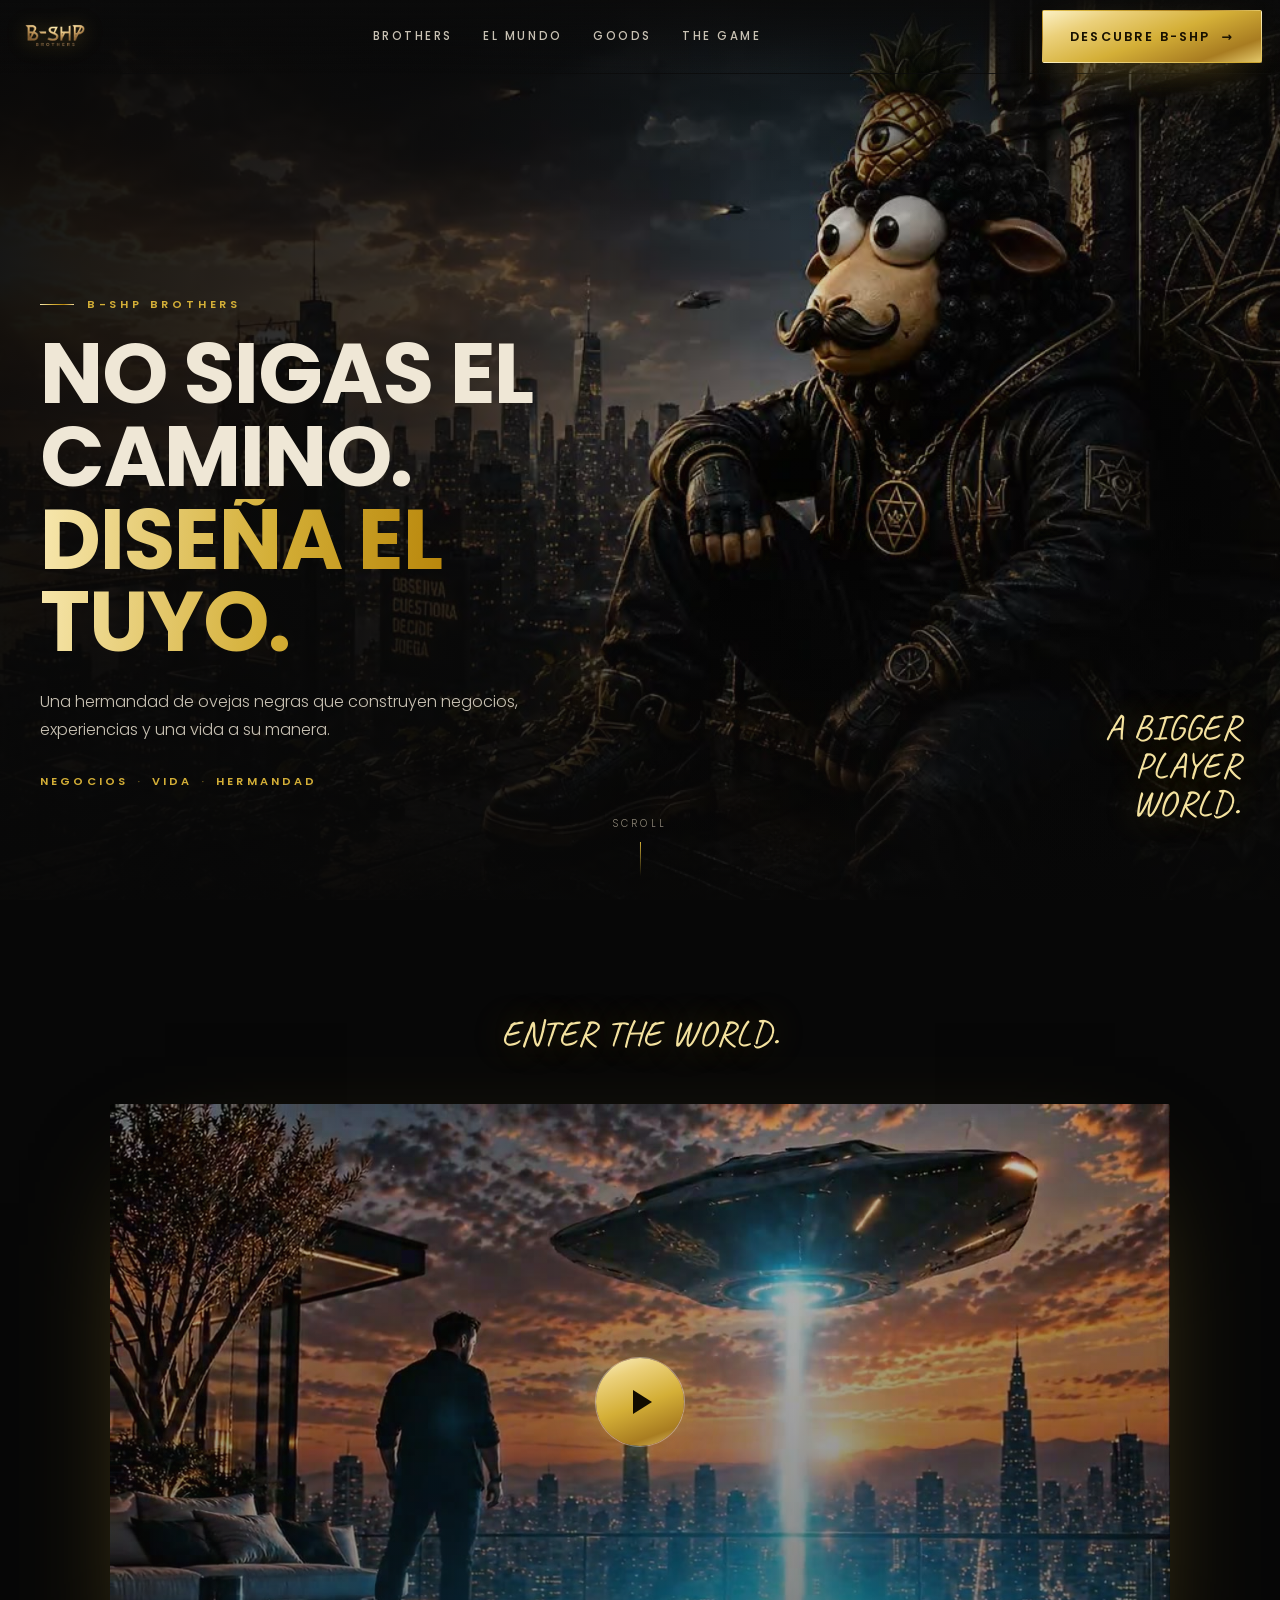
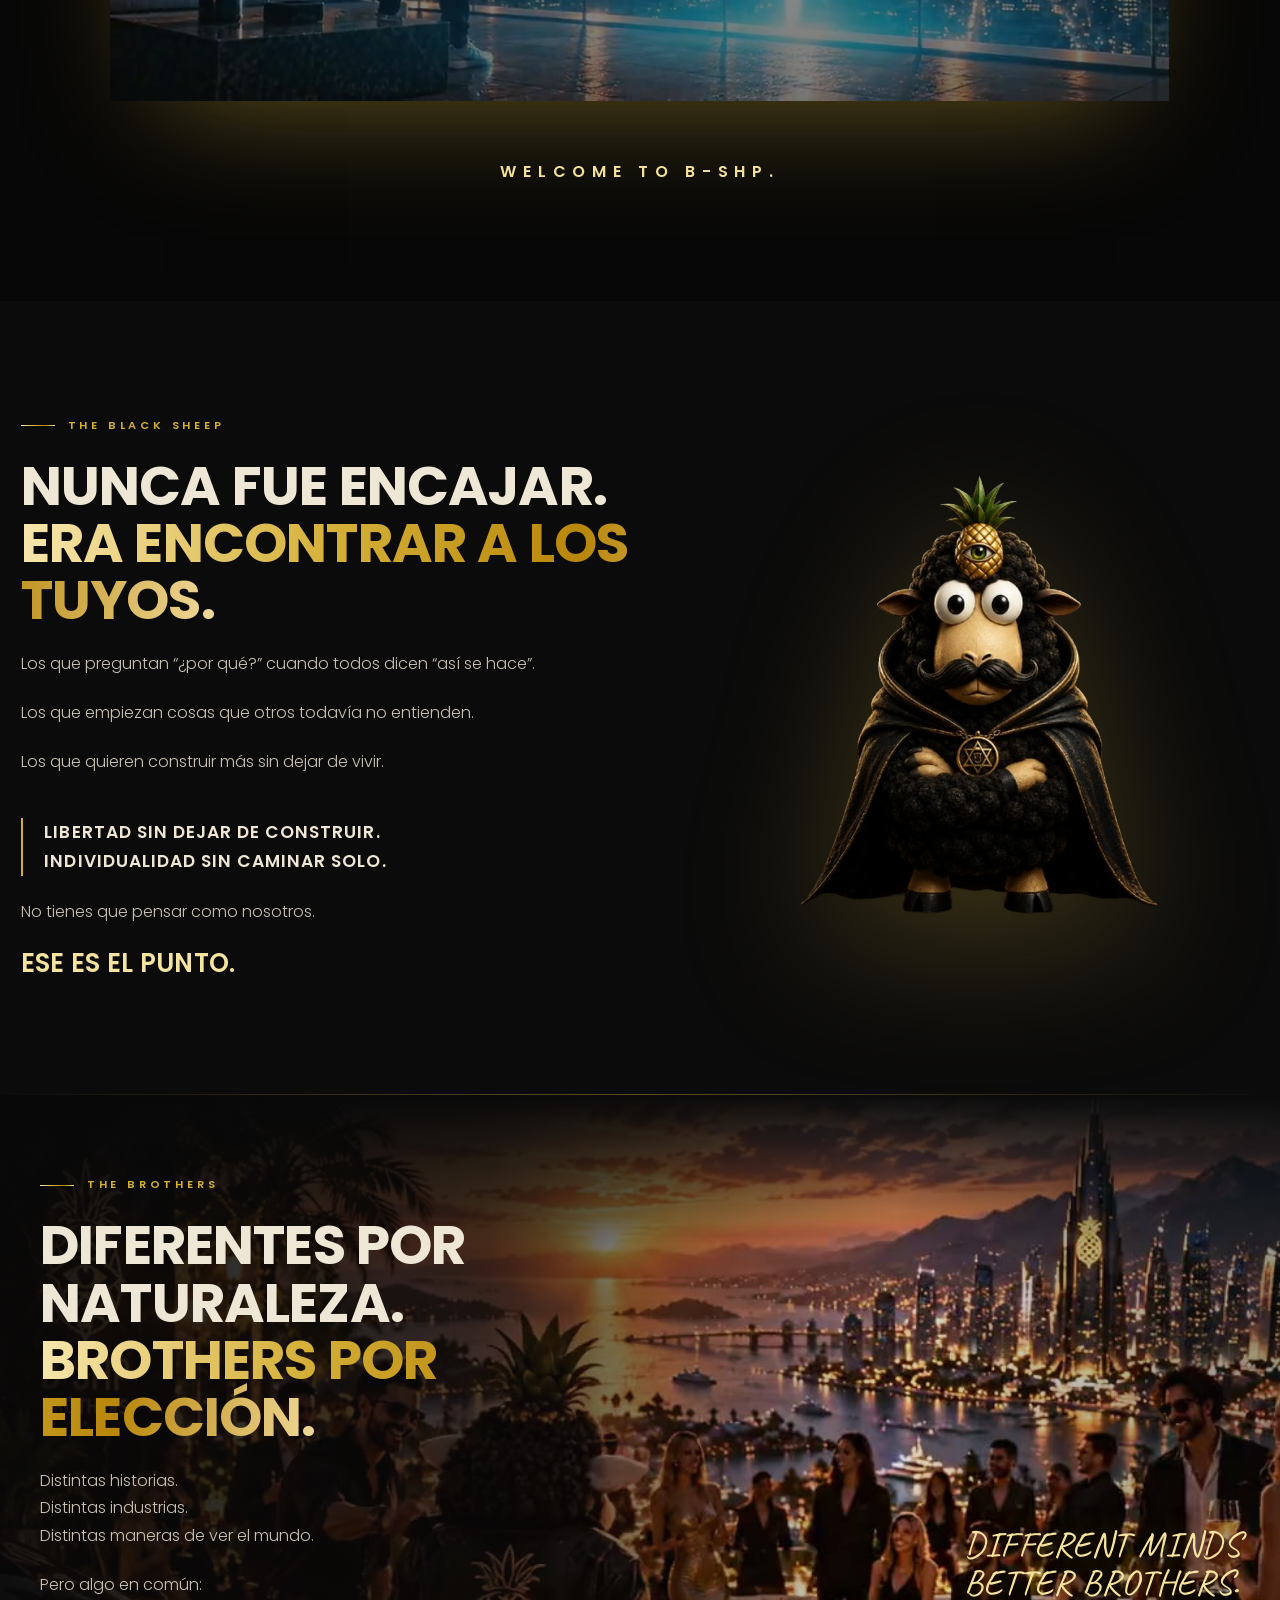
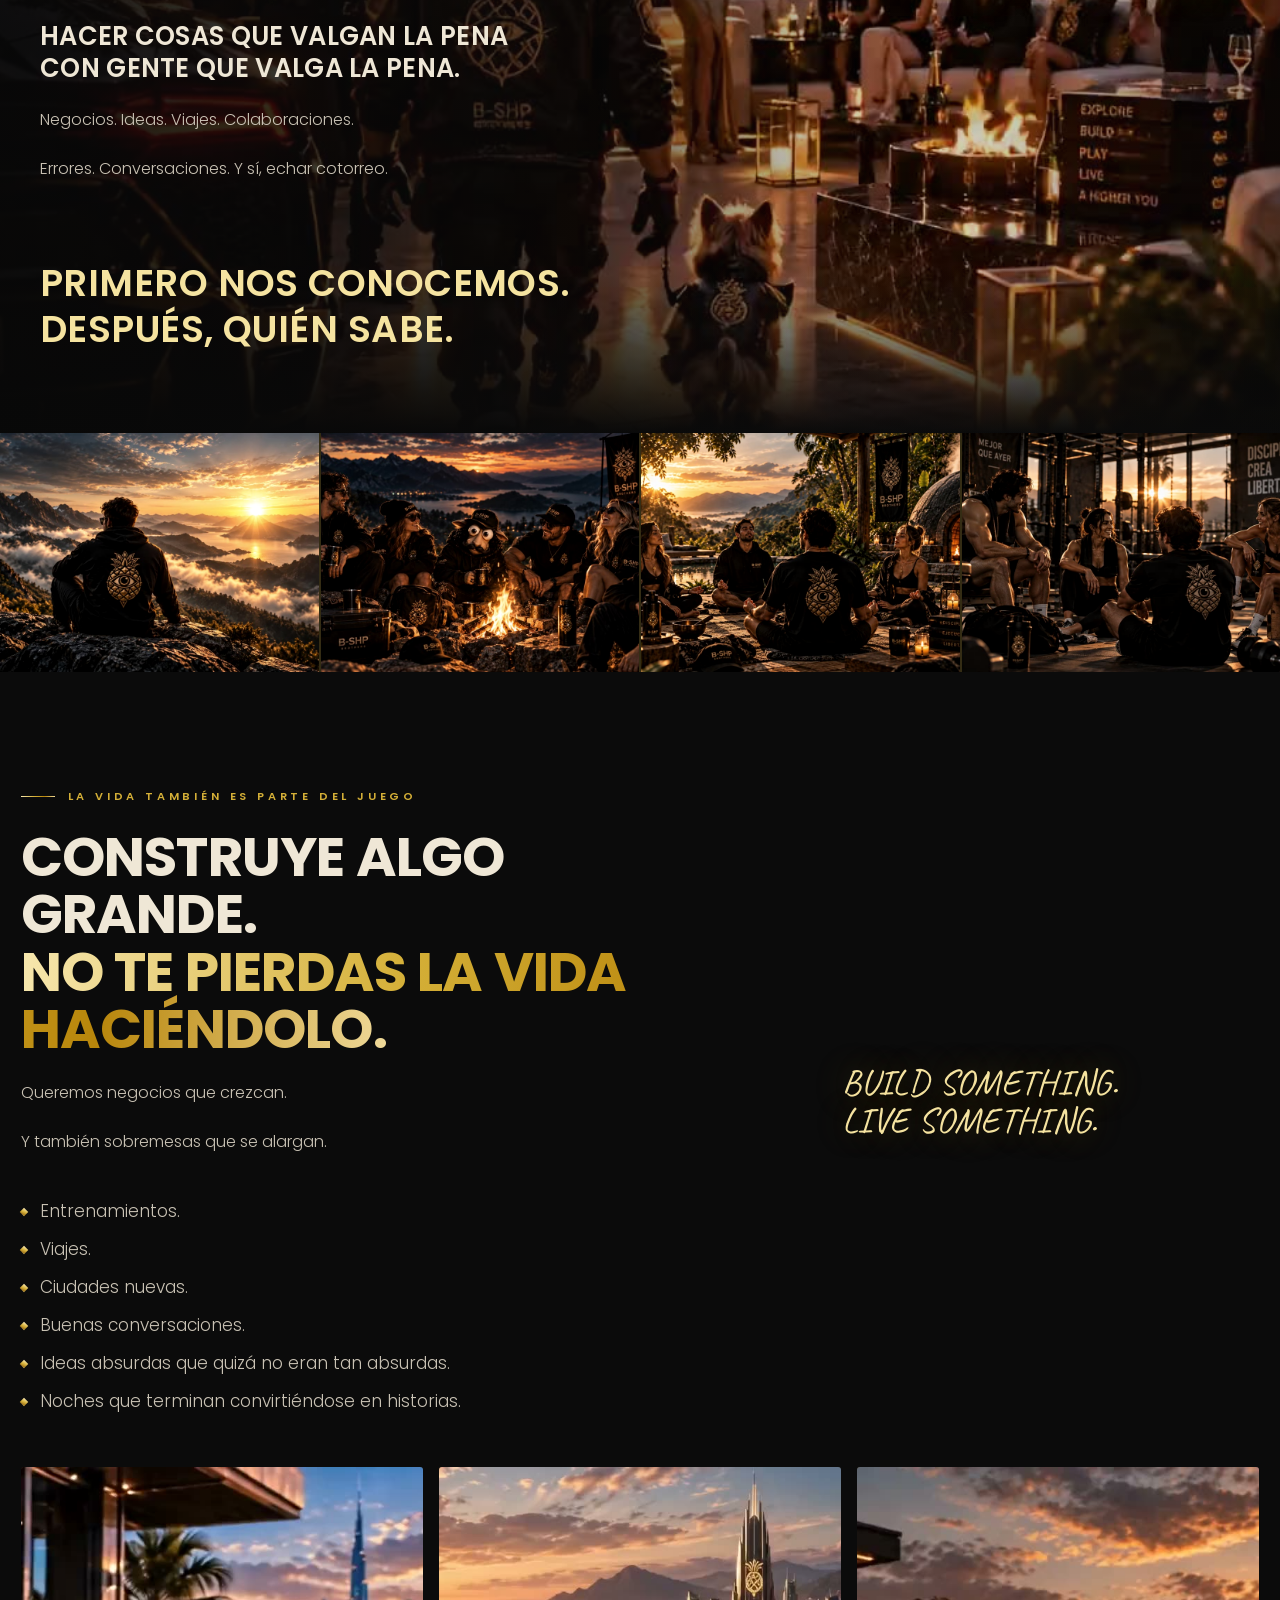
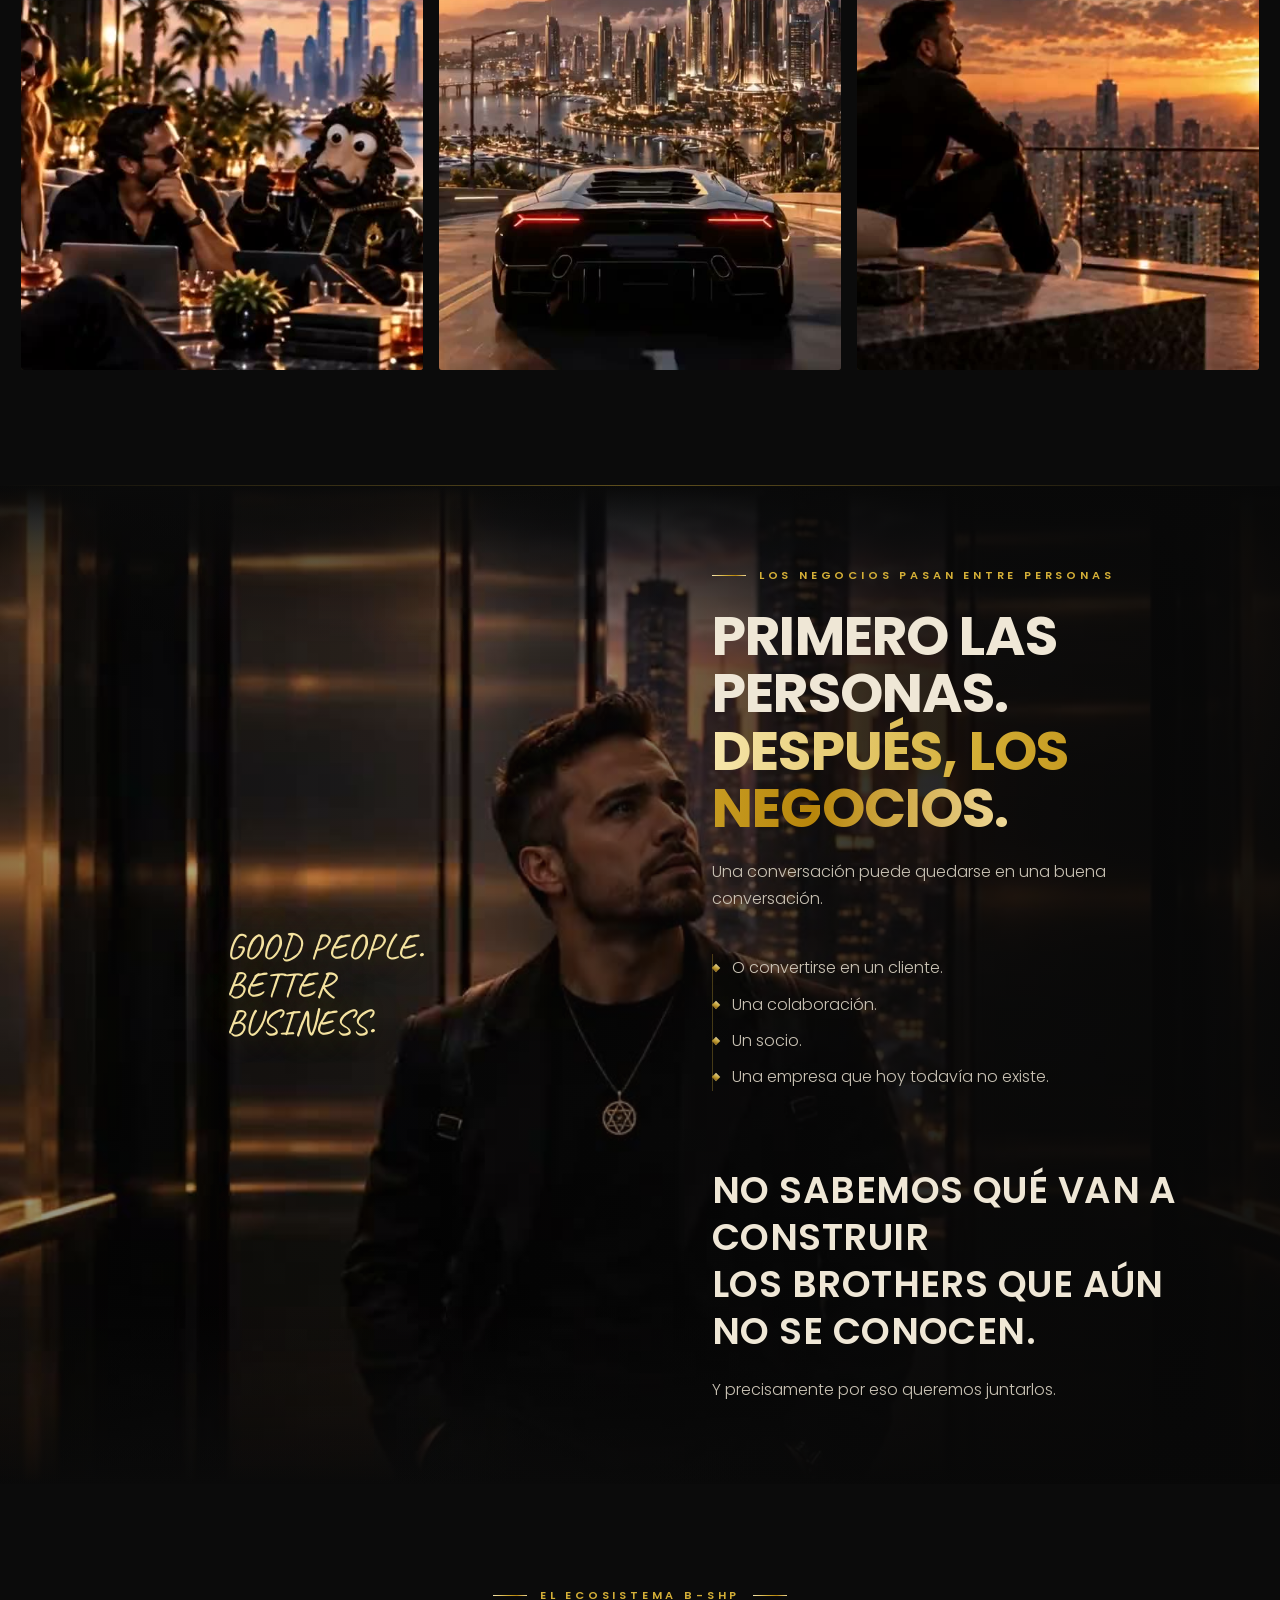
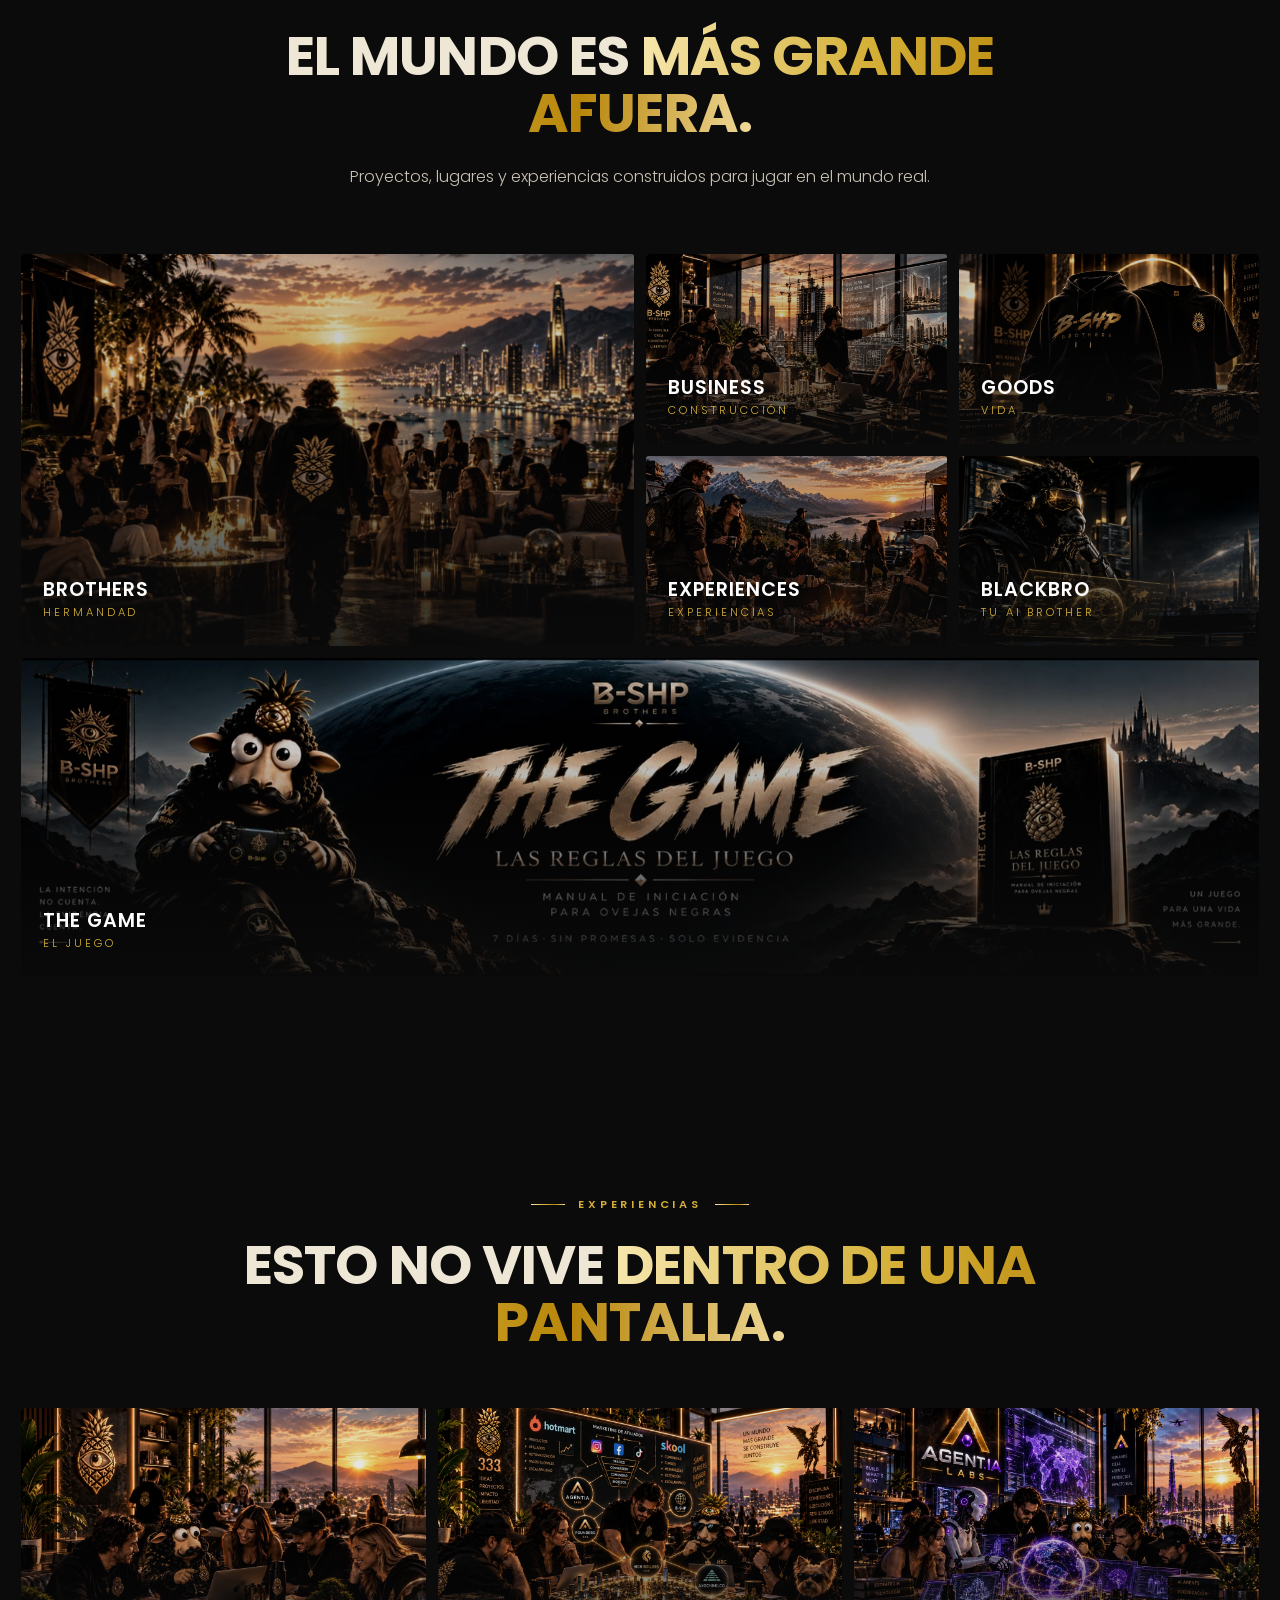
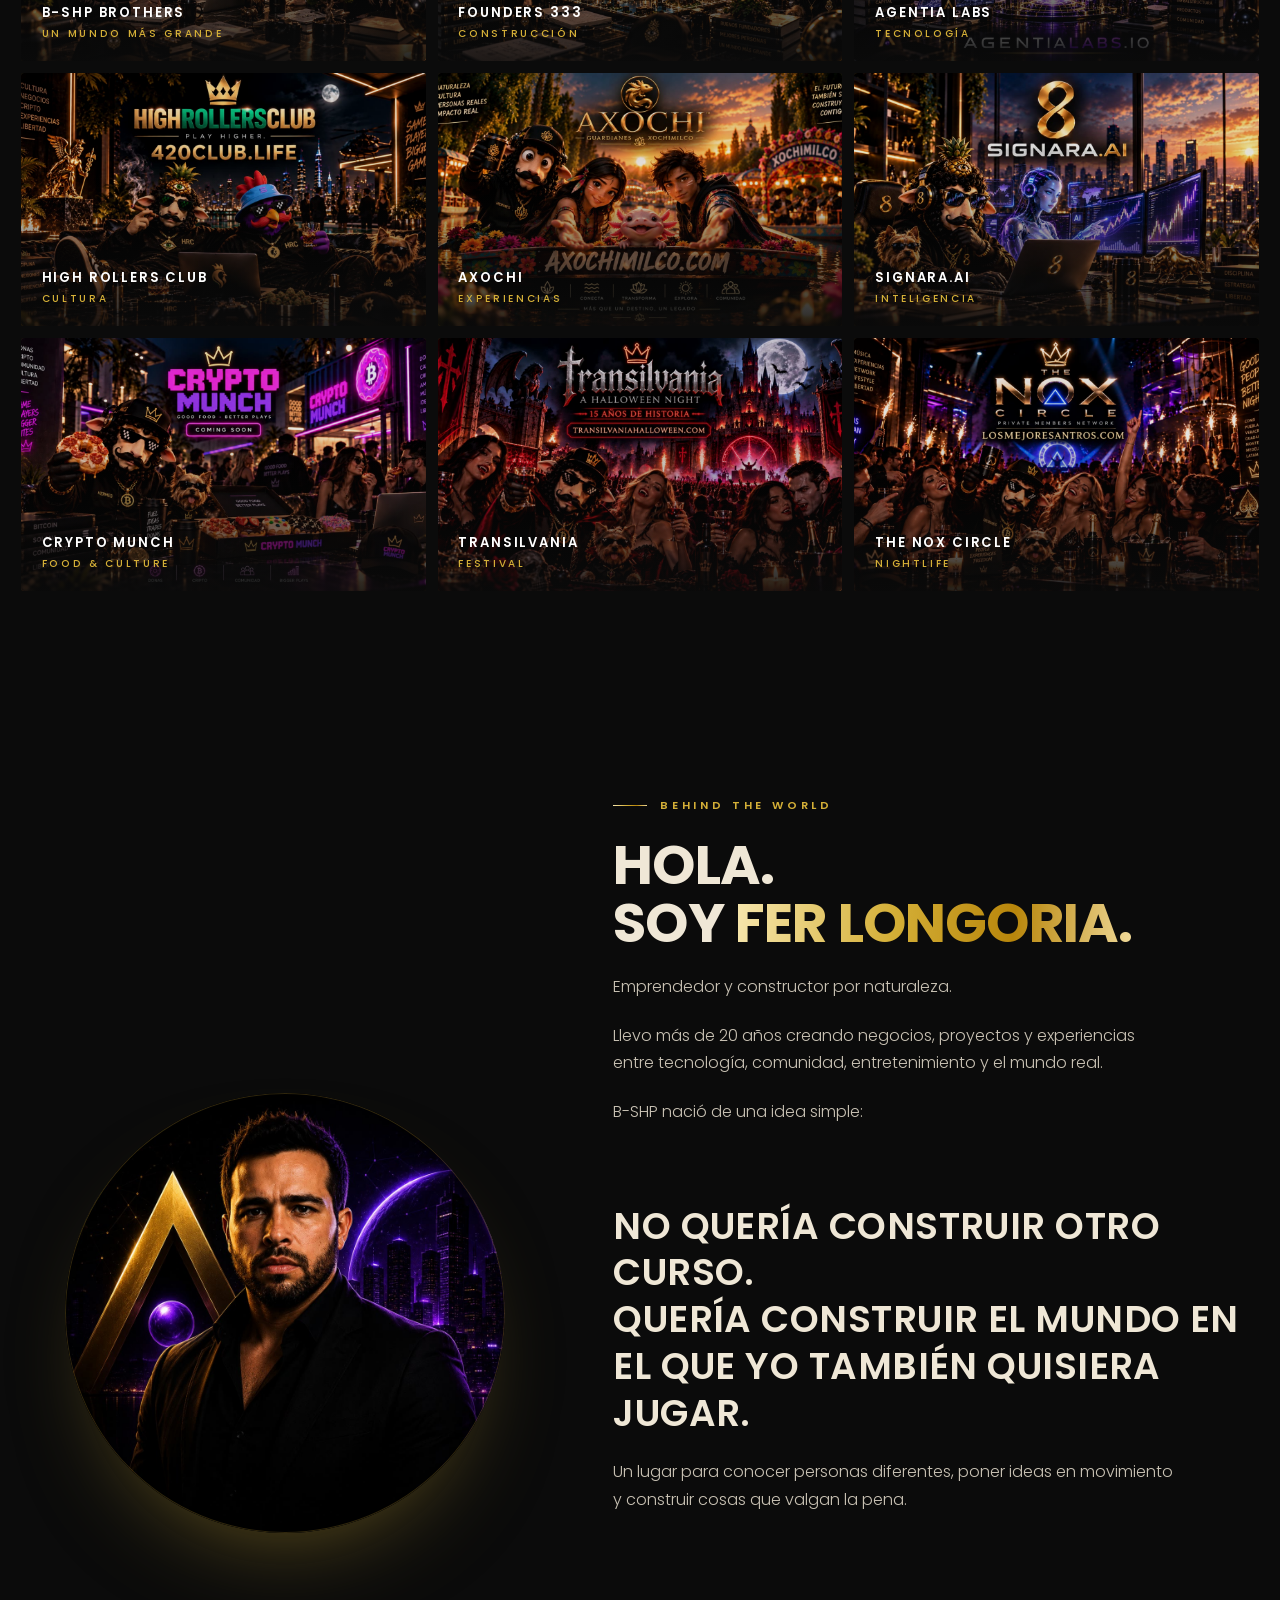
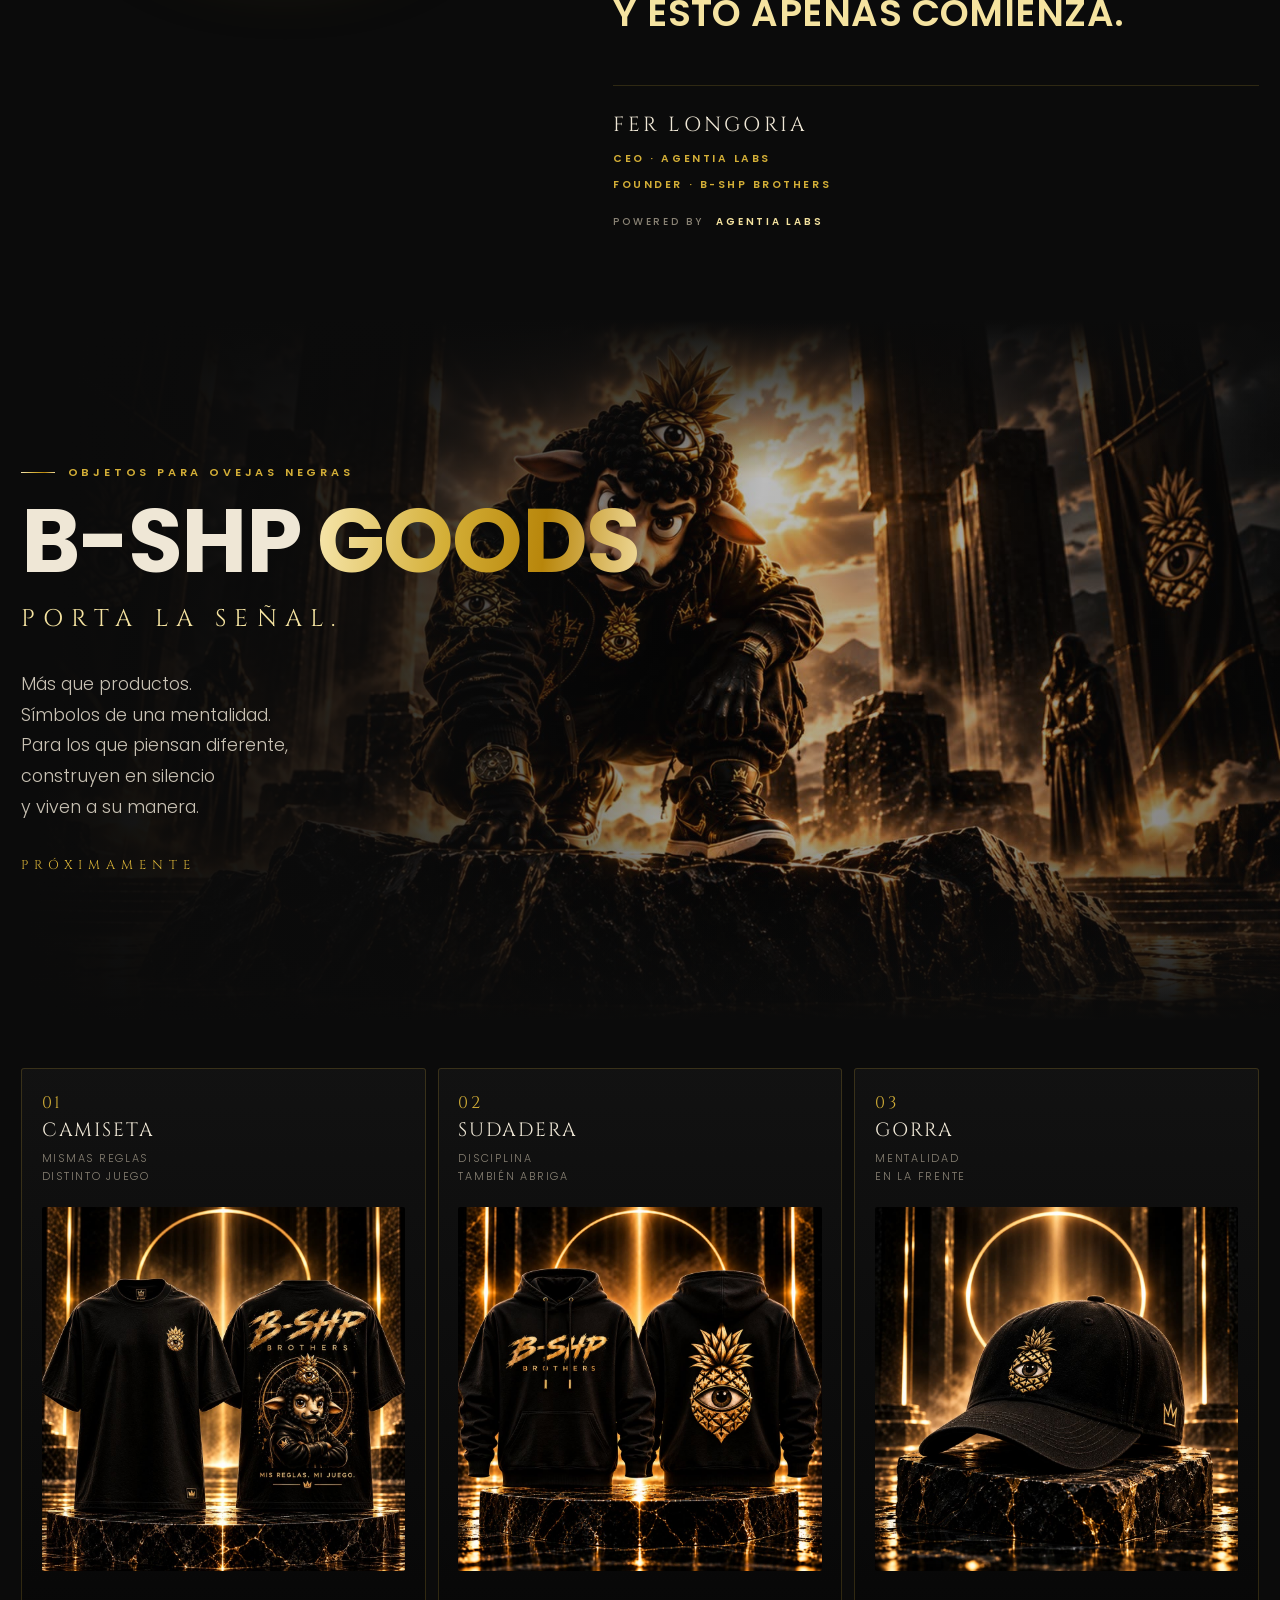
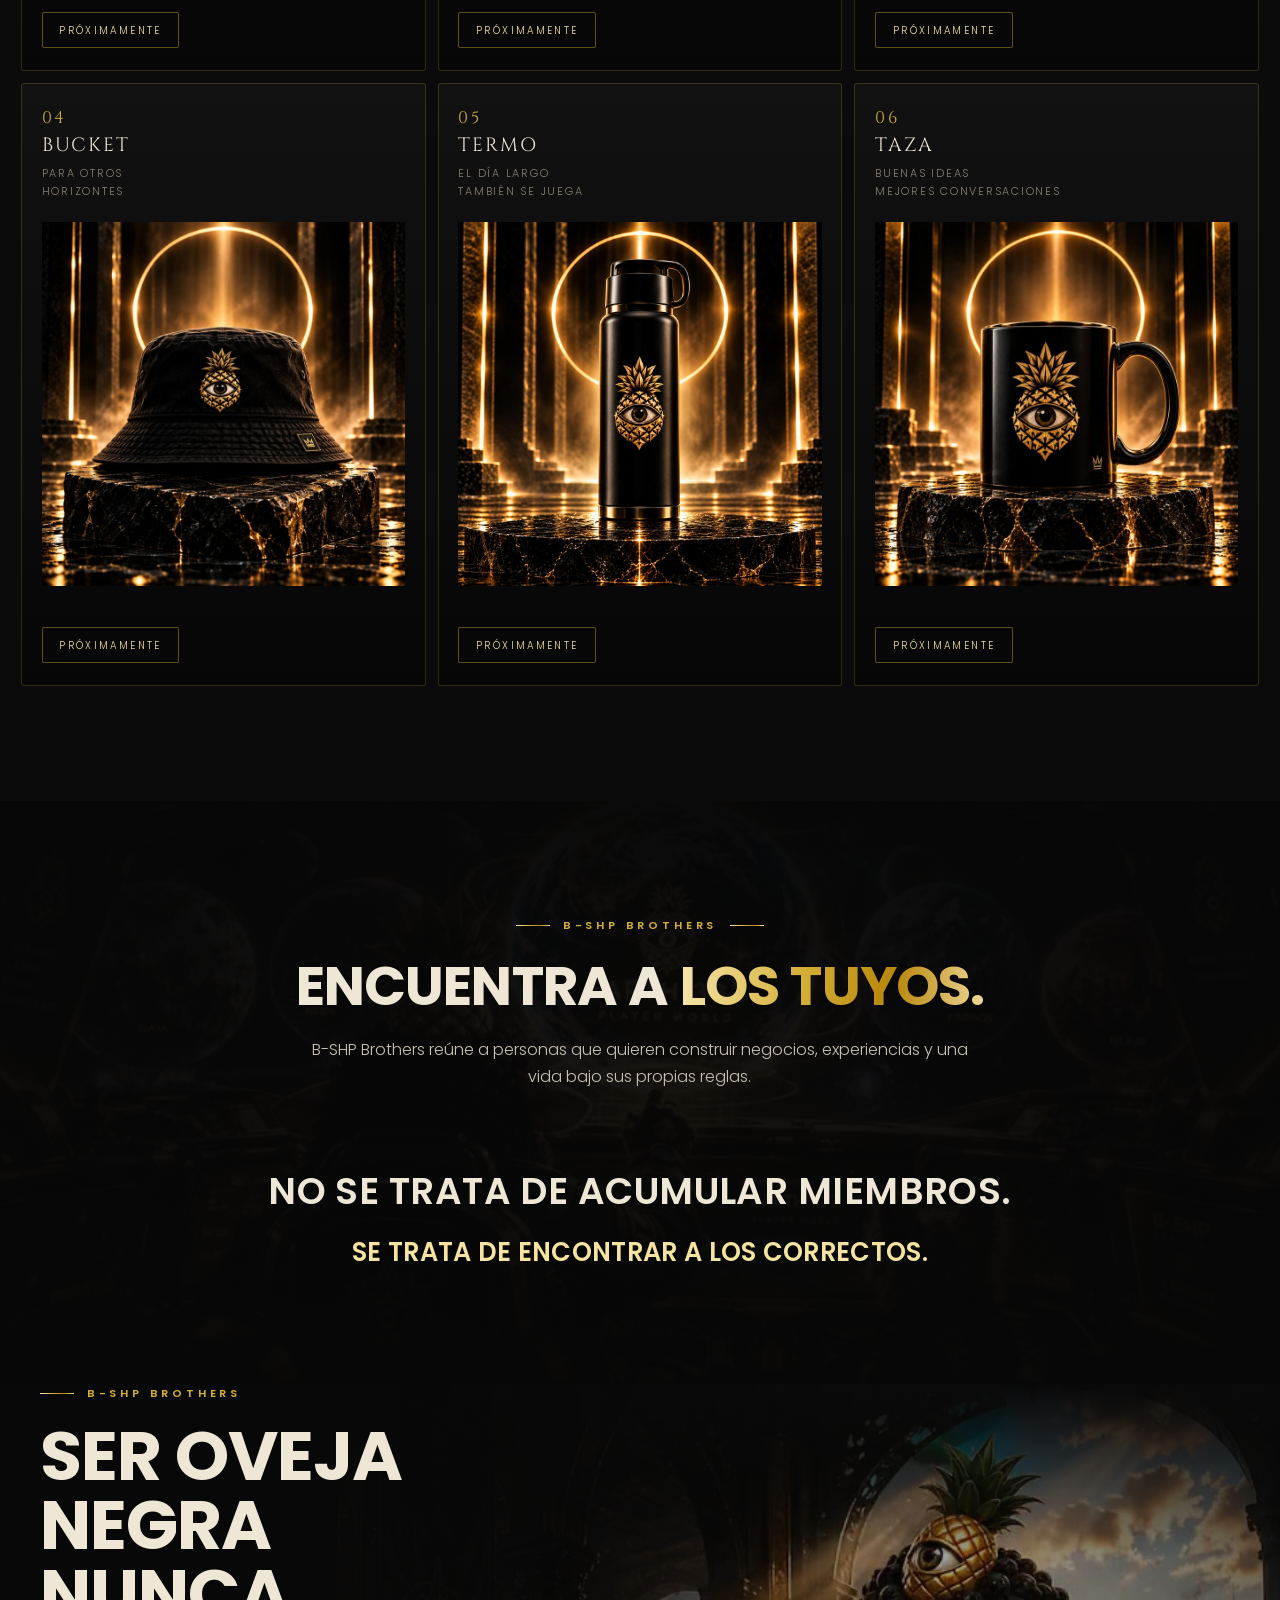
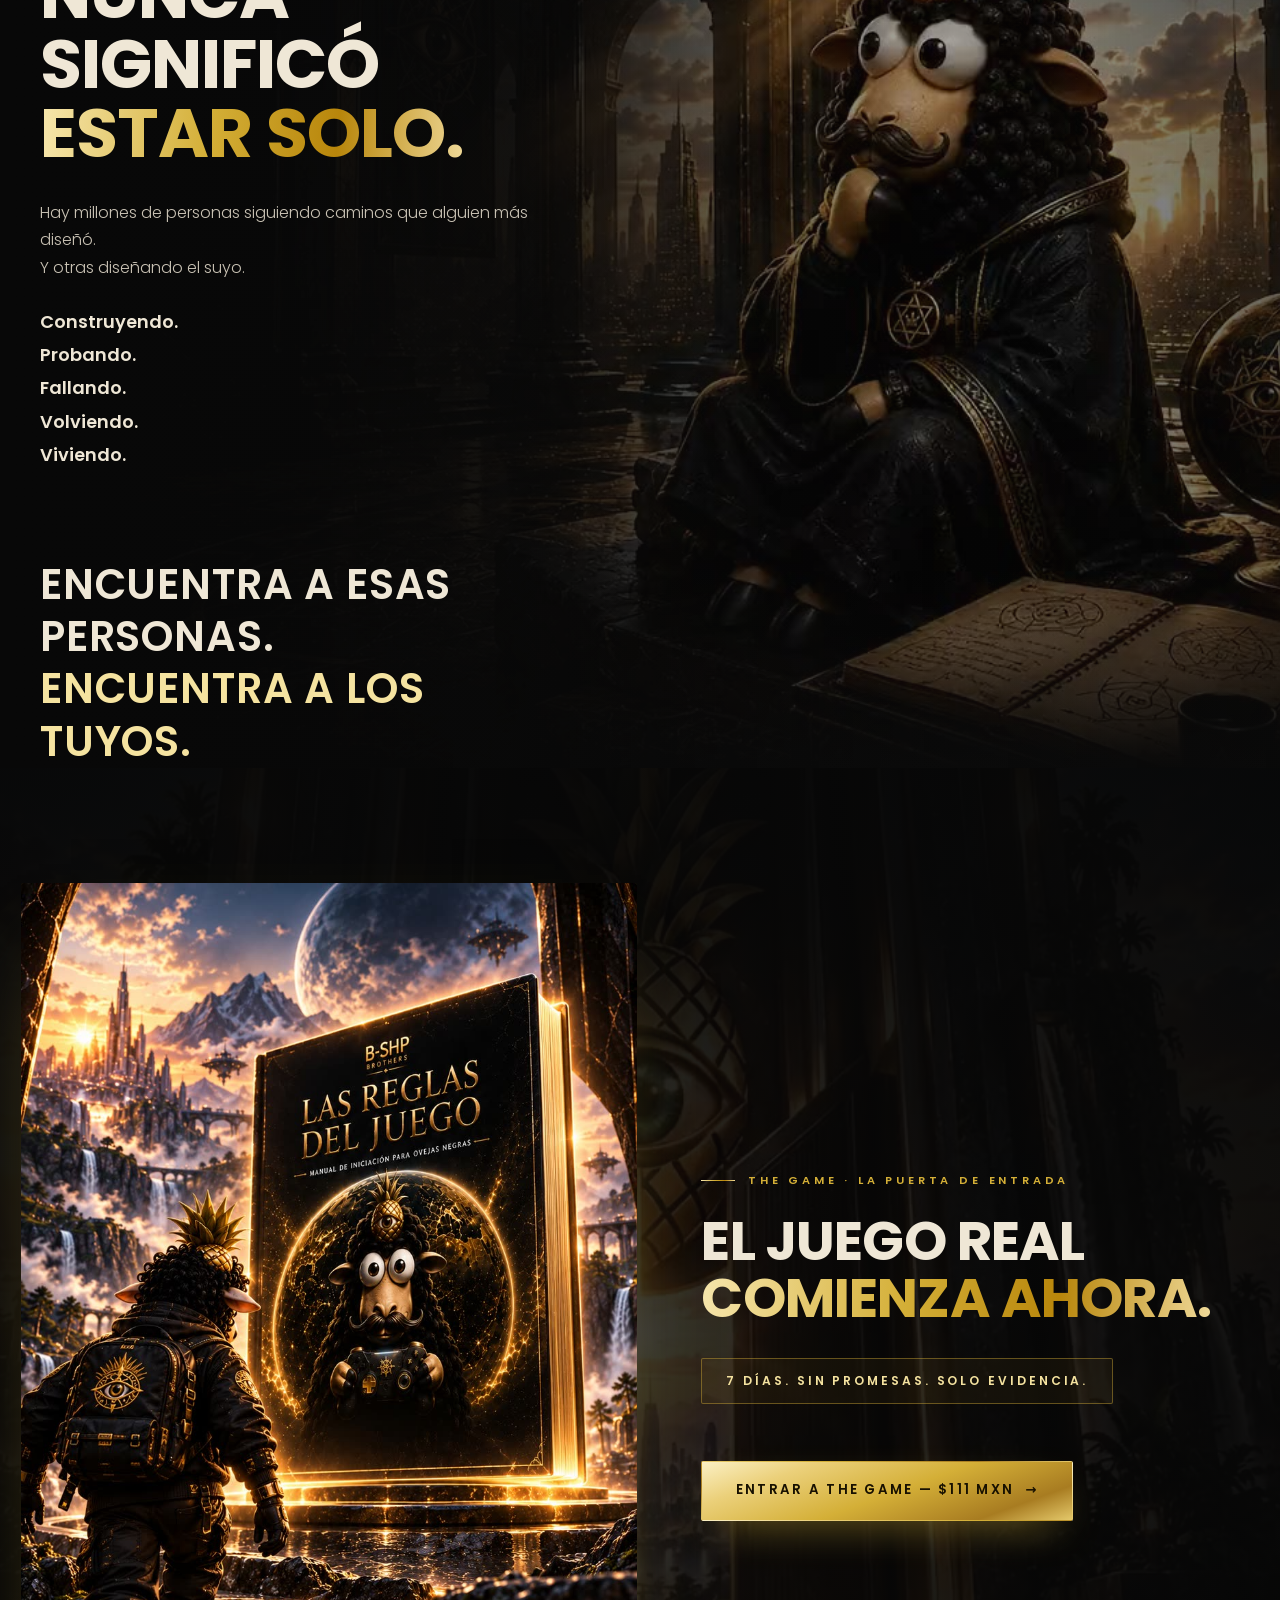
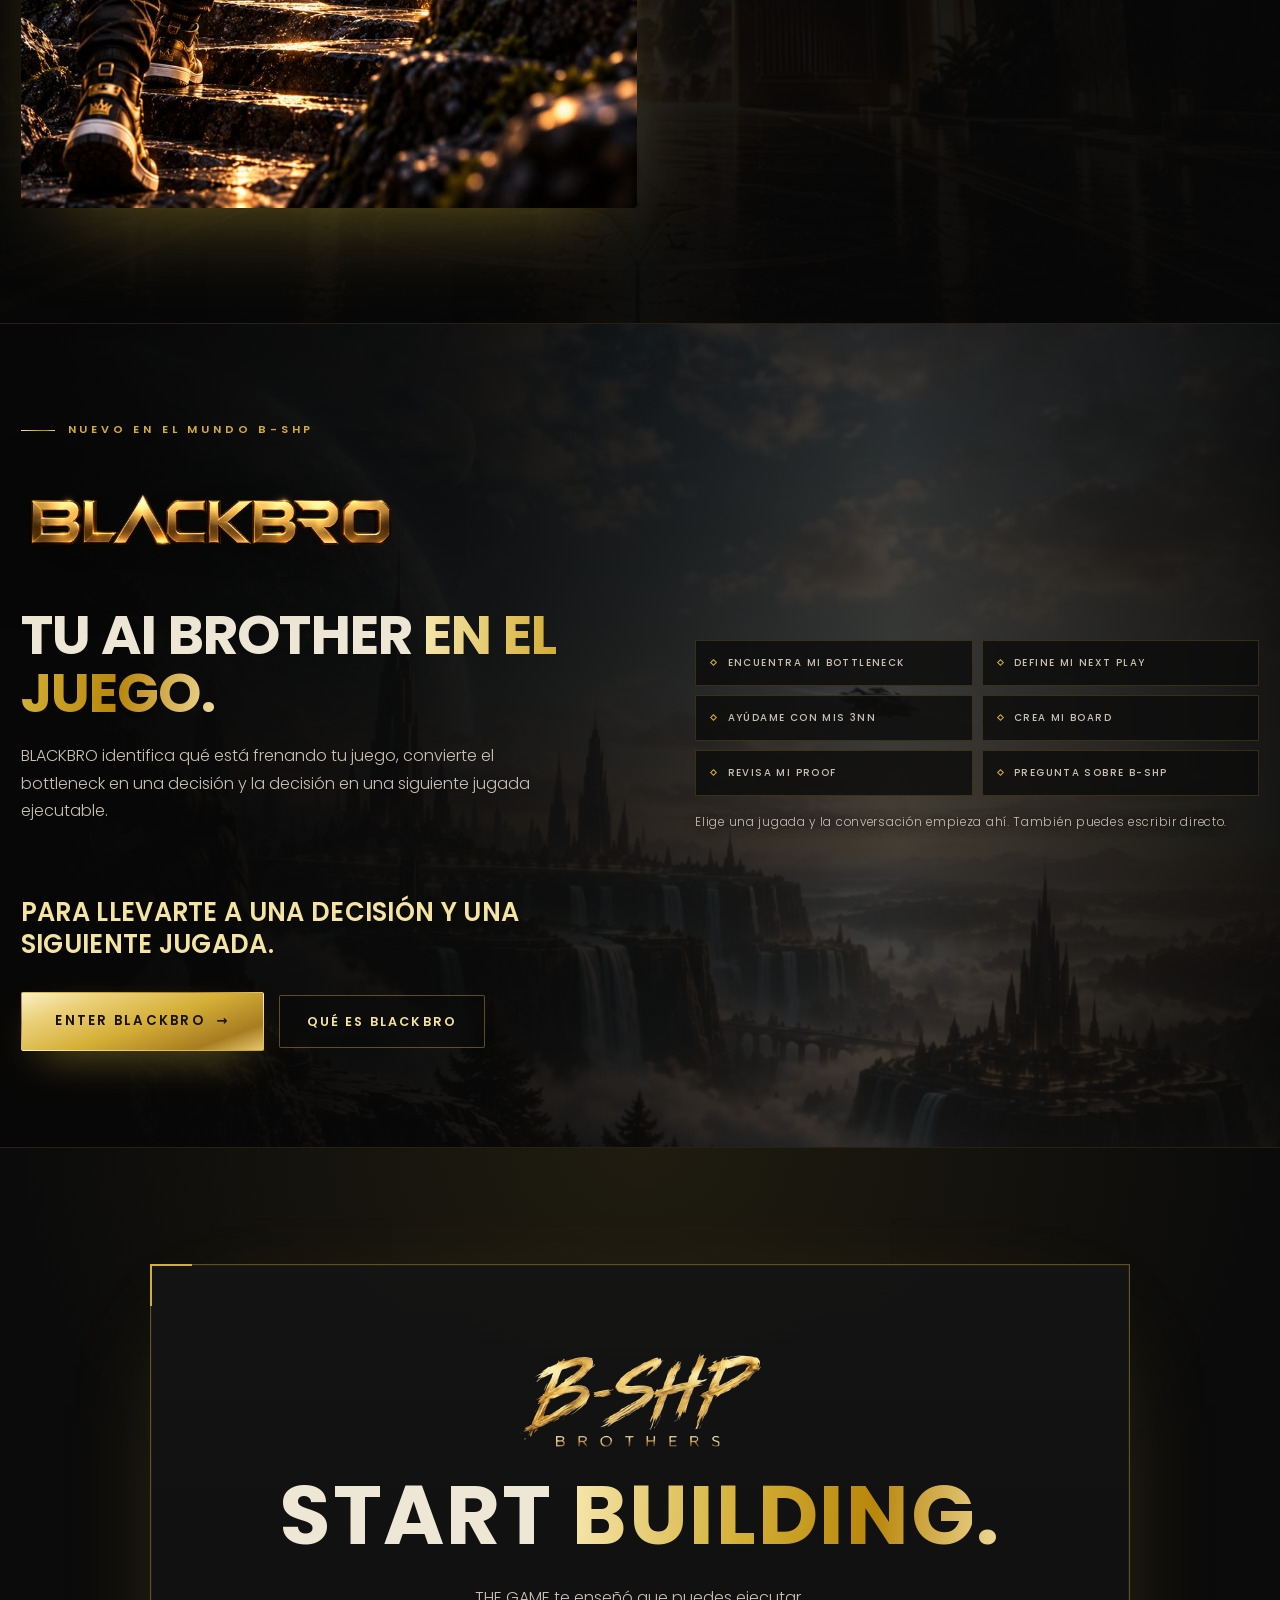
==== commit ed2218a0: "BSHP Brothers - actualizacion consolidada AgentiaLabs" ====
--- a/web/index.html
+++ b/web/index.html
@@ -183,11 +183,11 @@
       <figure data-rv data-rv-d="1">
         <video autoplay muted loop playsinline preload="none" poster="assets/img/home/life-1-poster.jpg" data-lazy="assets/video/home/life-1.mp4"></video>
       </figure>
+       <figure data-rv data-rv-d="3">
+        <video autoplay muted loop playsinline preload="none" poster="assets/img/home/life-3-poster.jpg" data-lazy="assets/video/home/life-3.mp4"></video>
+      </figure>
       <figure data-rv data-rv-d="2">
         <video autoplay muted loop playsinline preload="none" poster="assets/img/home/life-2-poster.jpg" data-lazy="assets/video/home/life-2.mp4"></video>
-      </figure>
-      <figure data-rv data-rv-d="3">
-        <video autoplay muted loop playsinline preload="none" poster="assets/img/home/life-3-poster.jpg" data-lazy="assets/video/home/life-3.mp4"></video>
       </figure>
     </div>
   </div>
